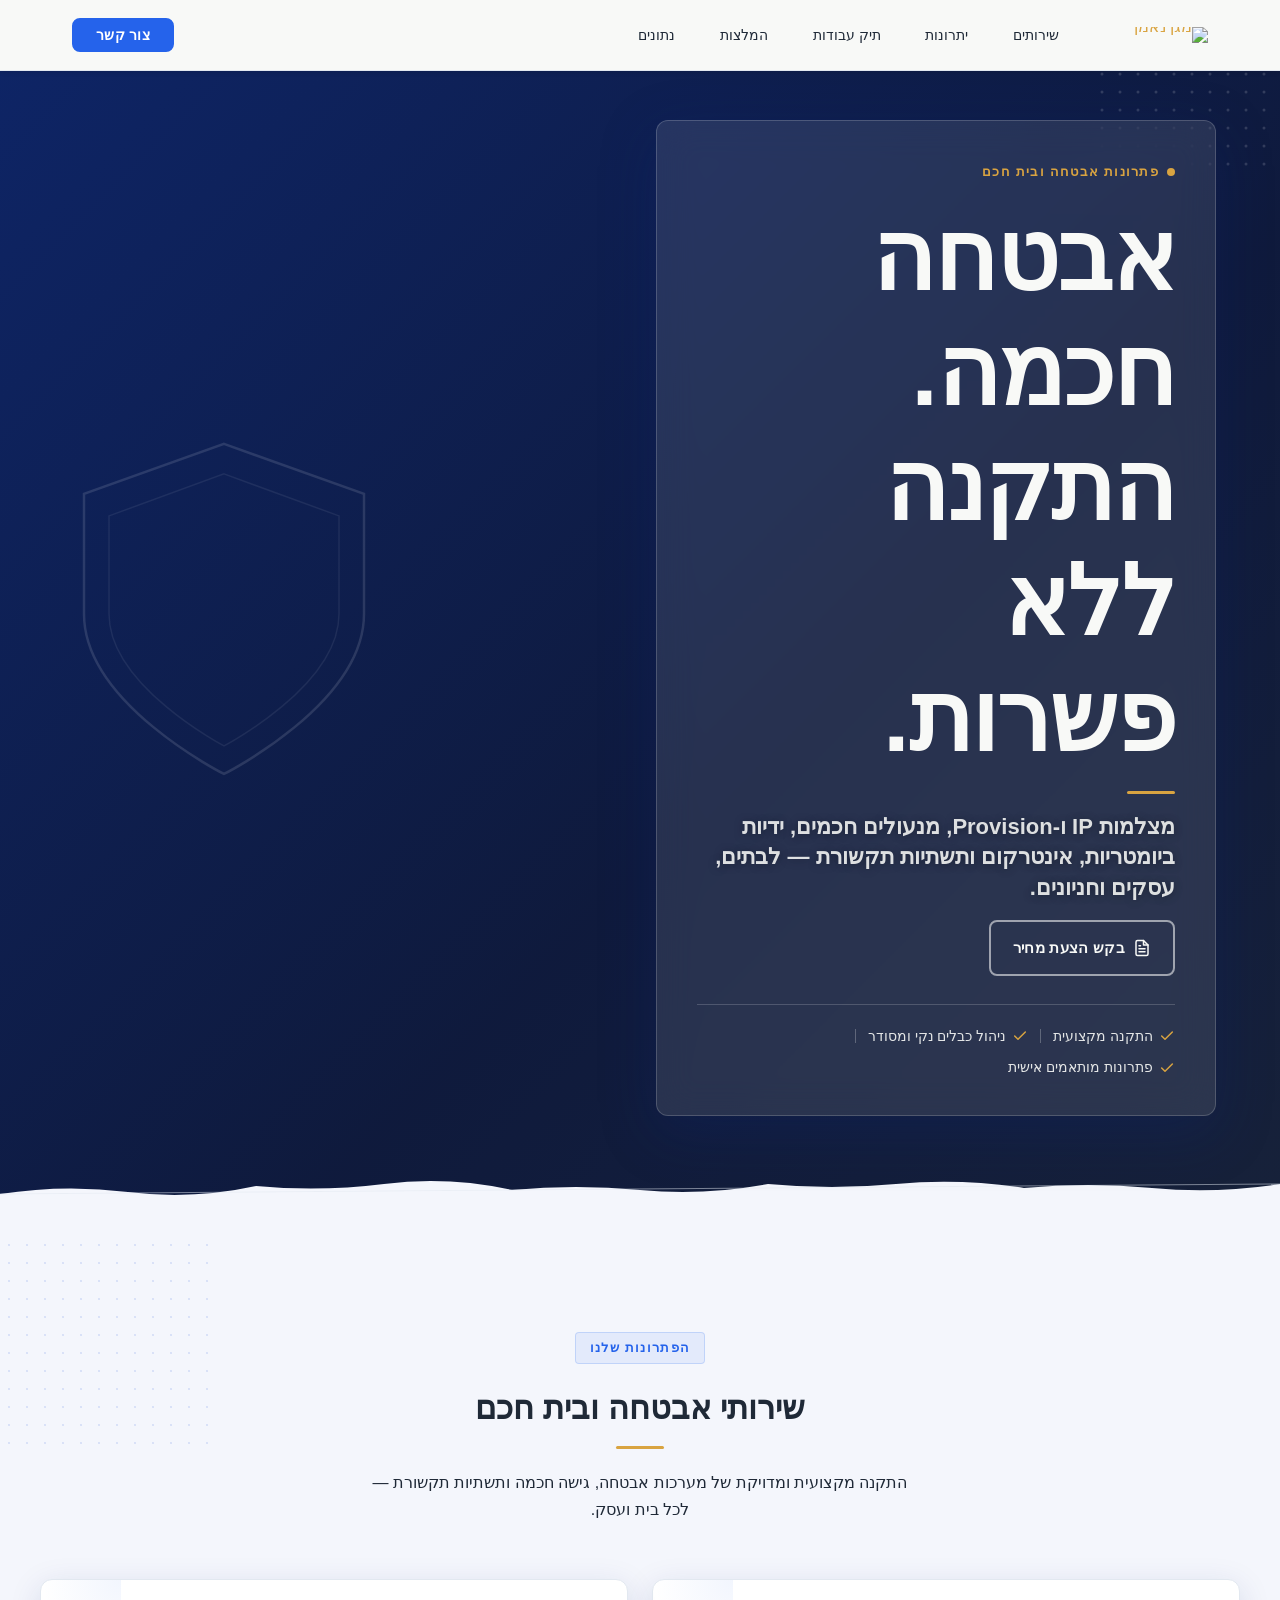
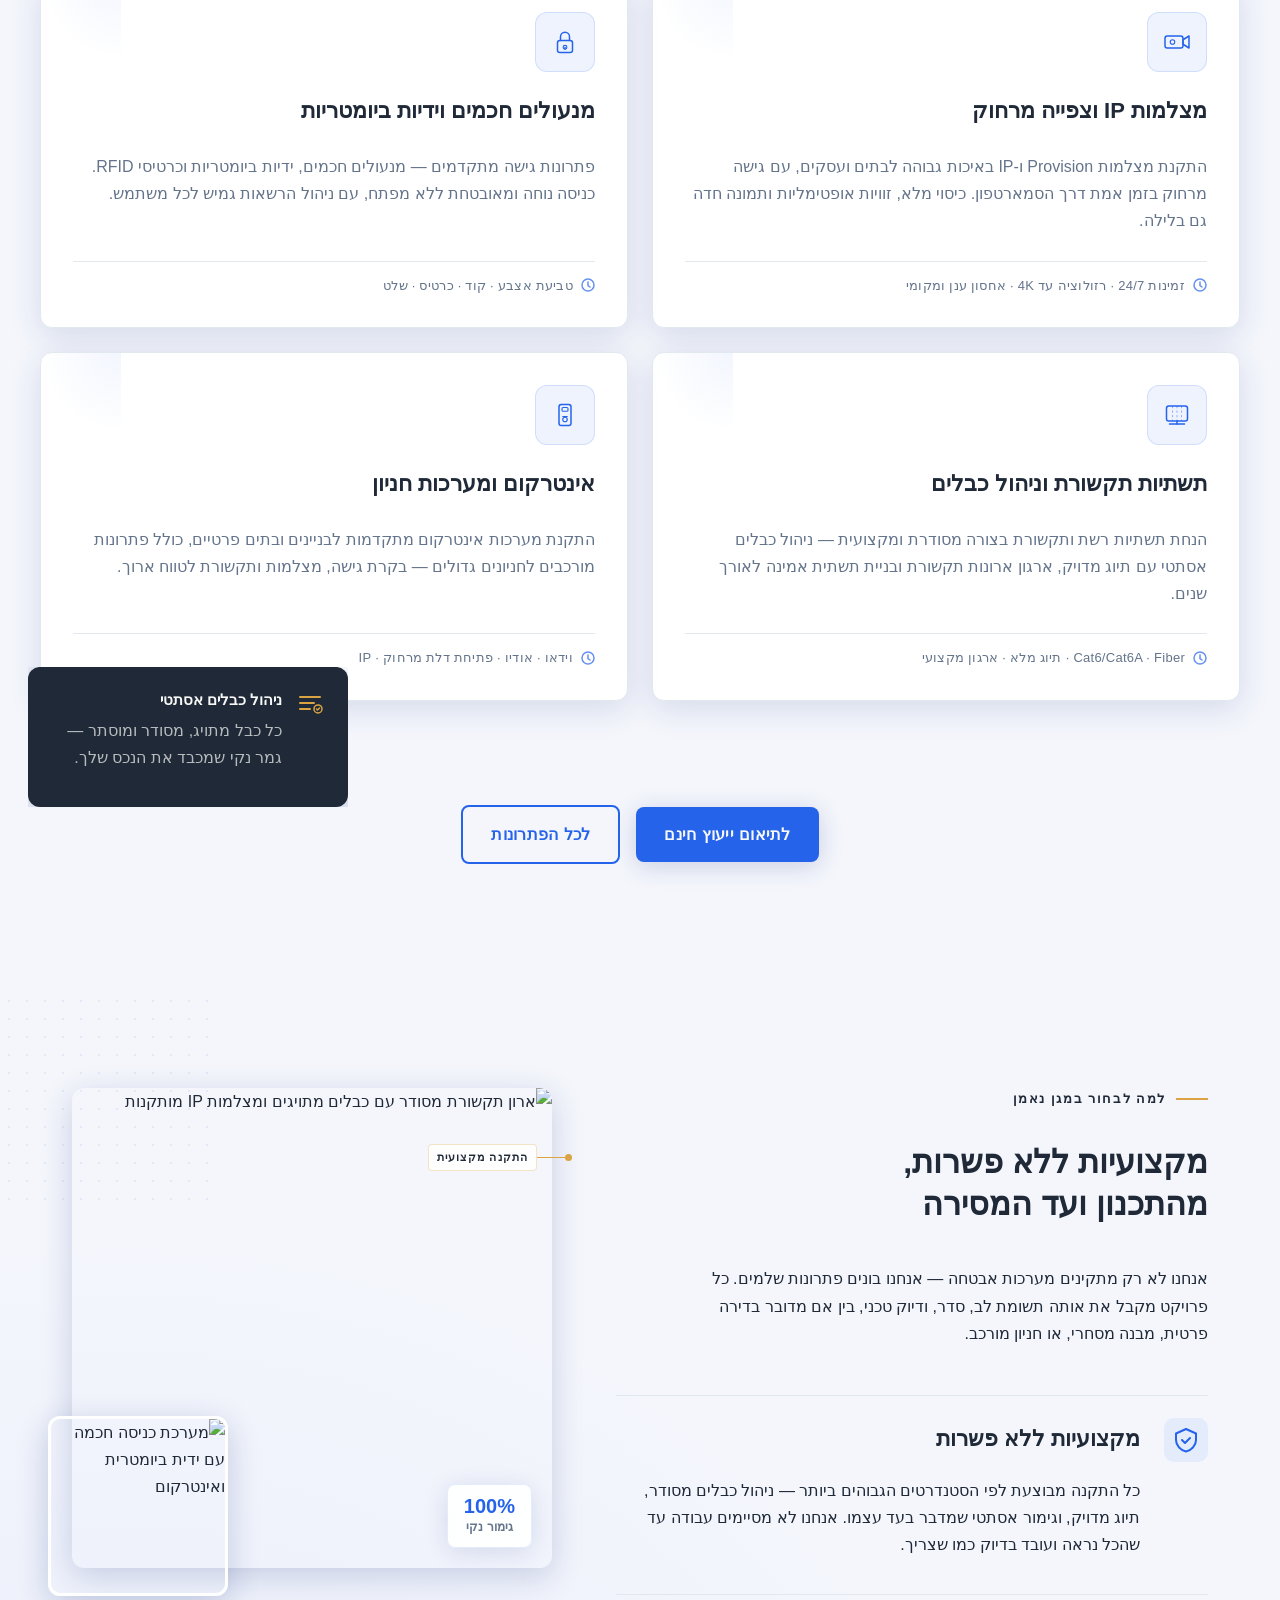
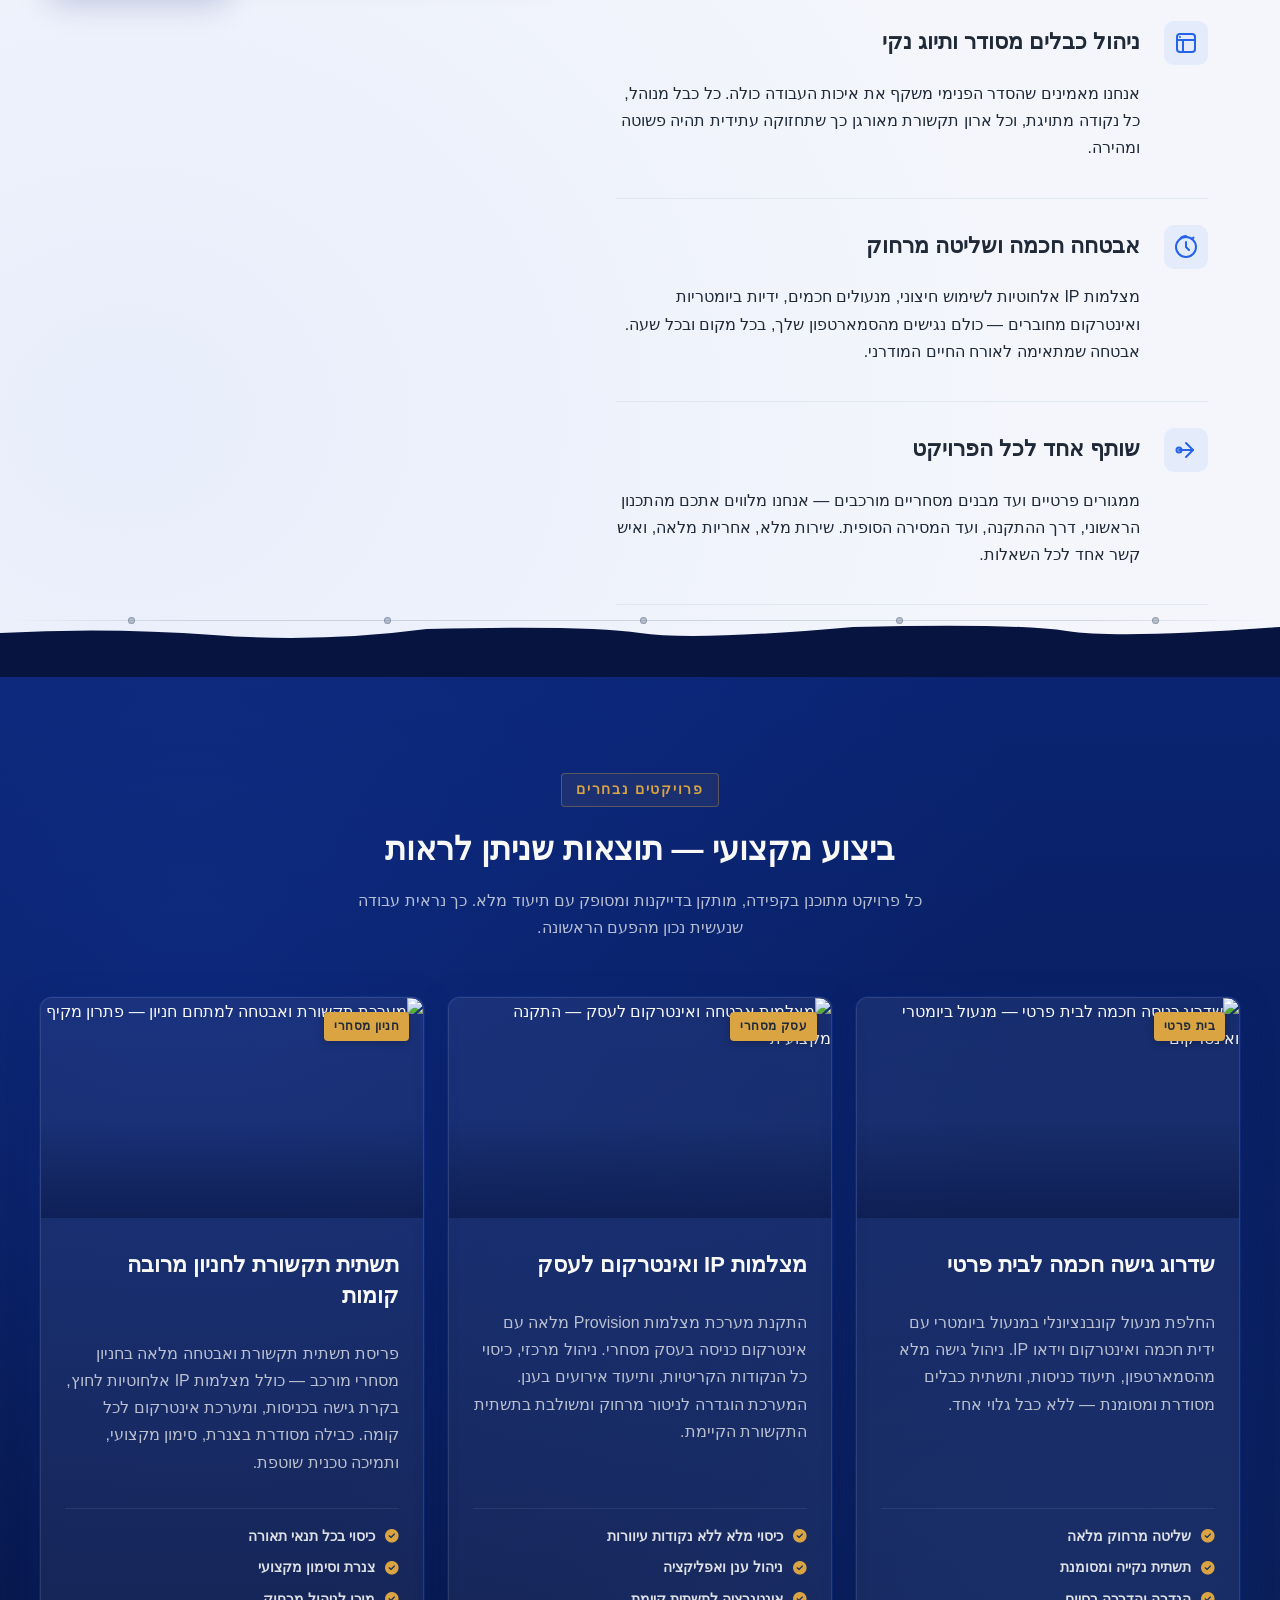
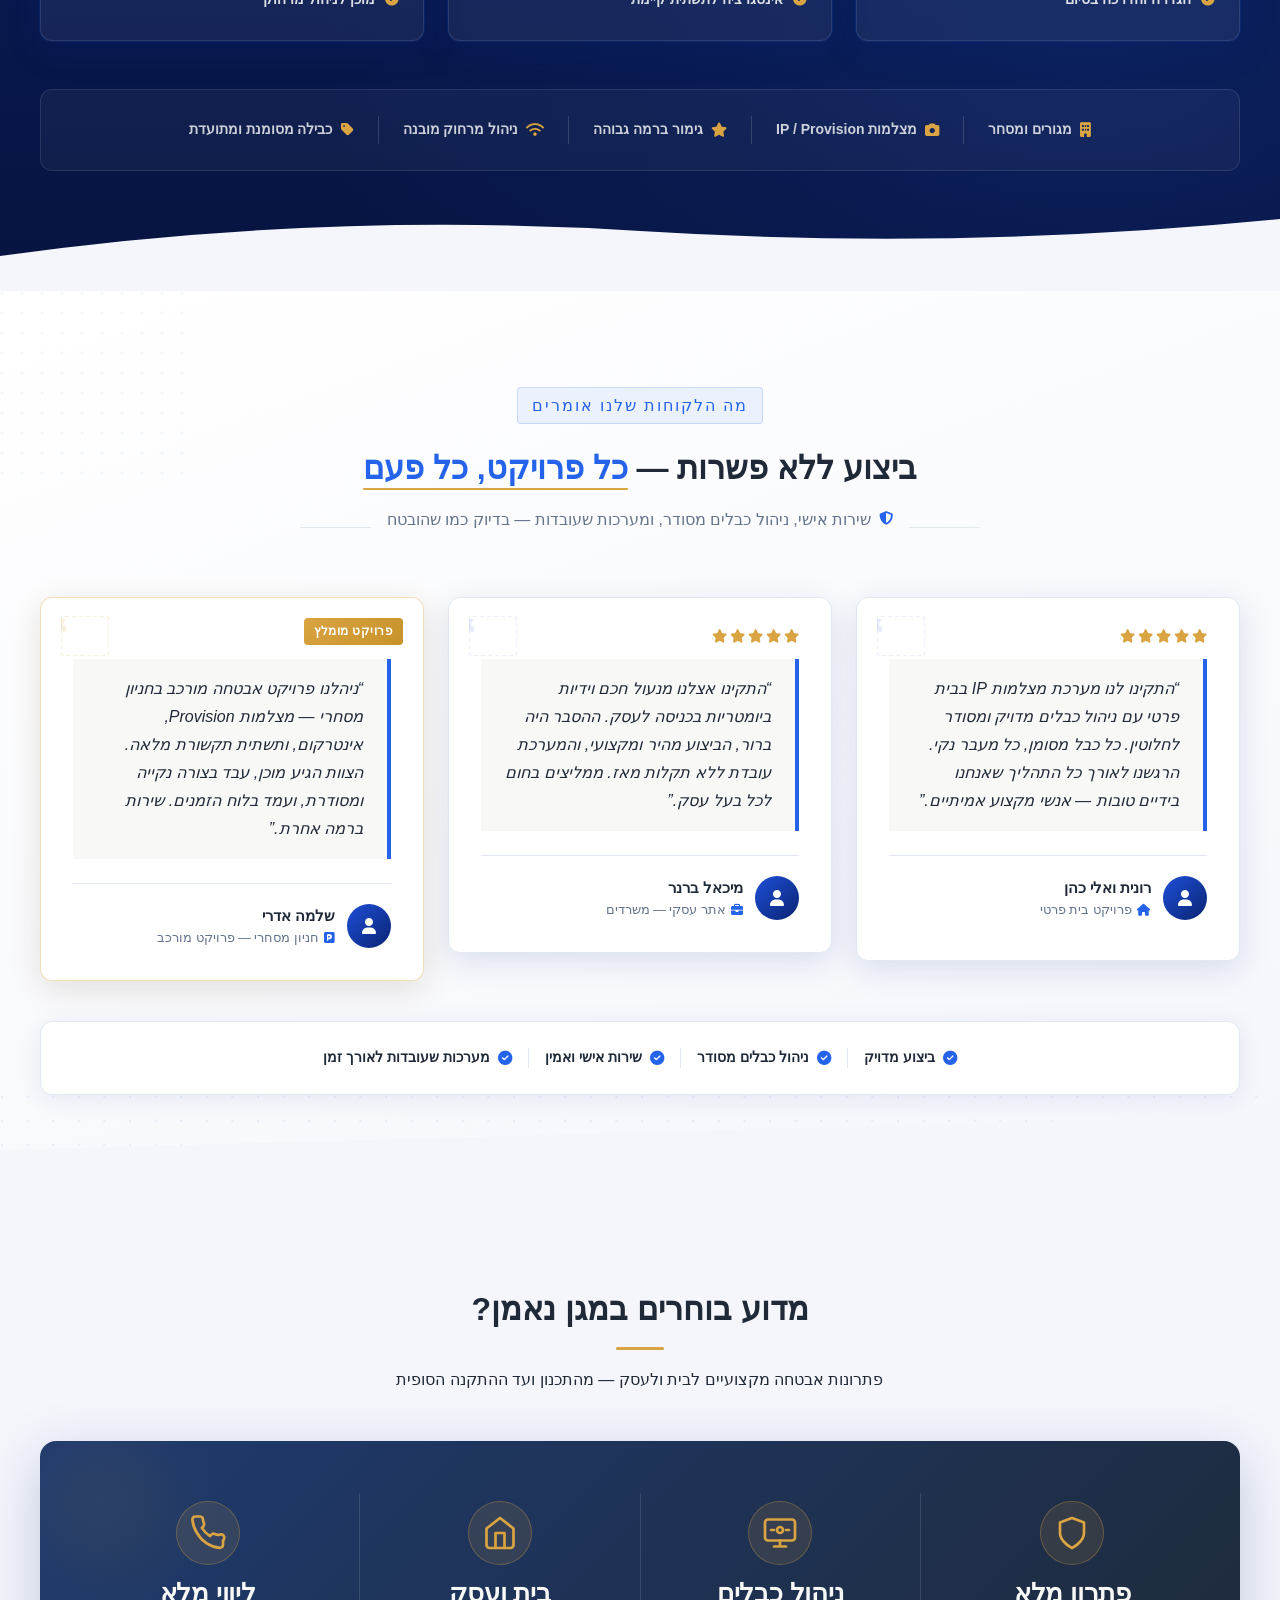
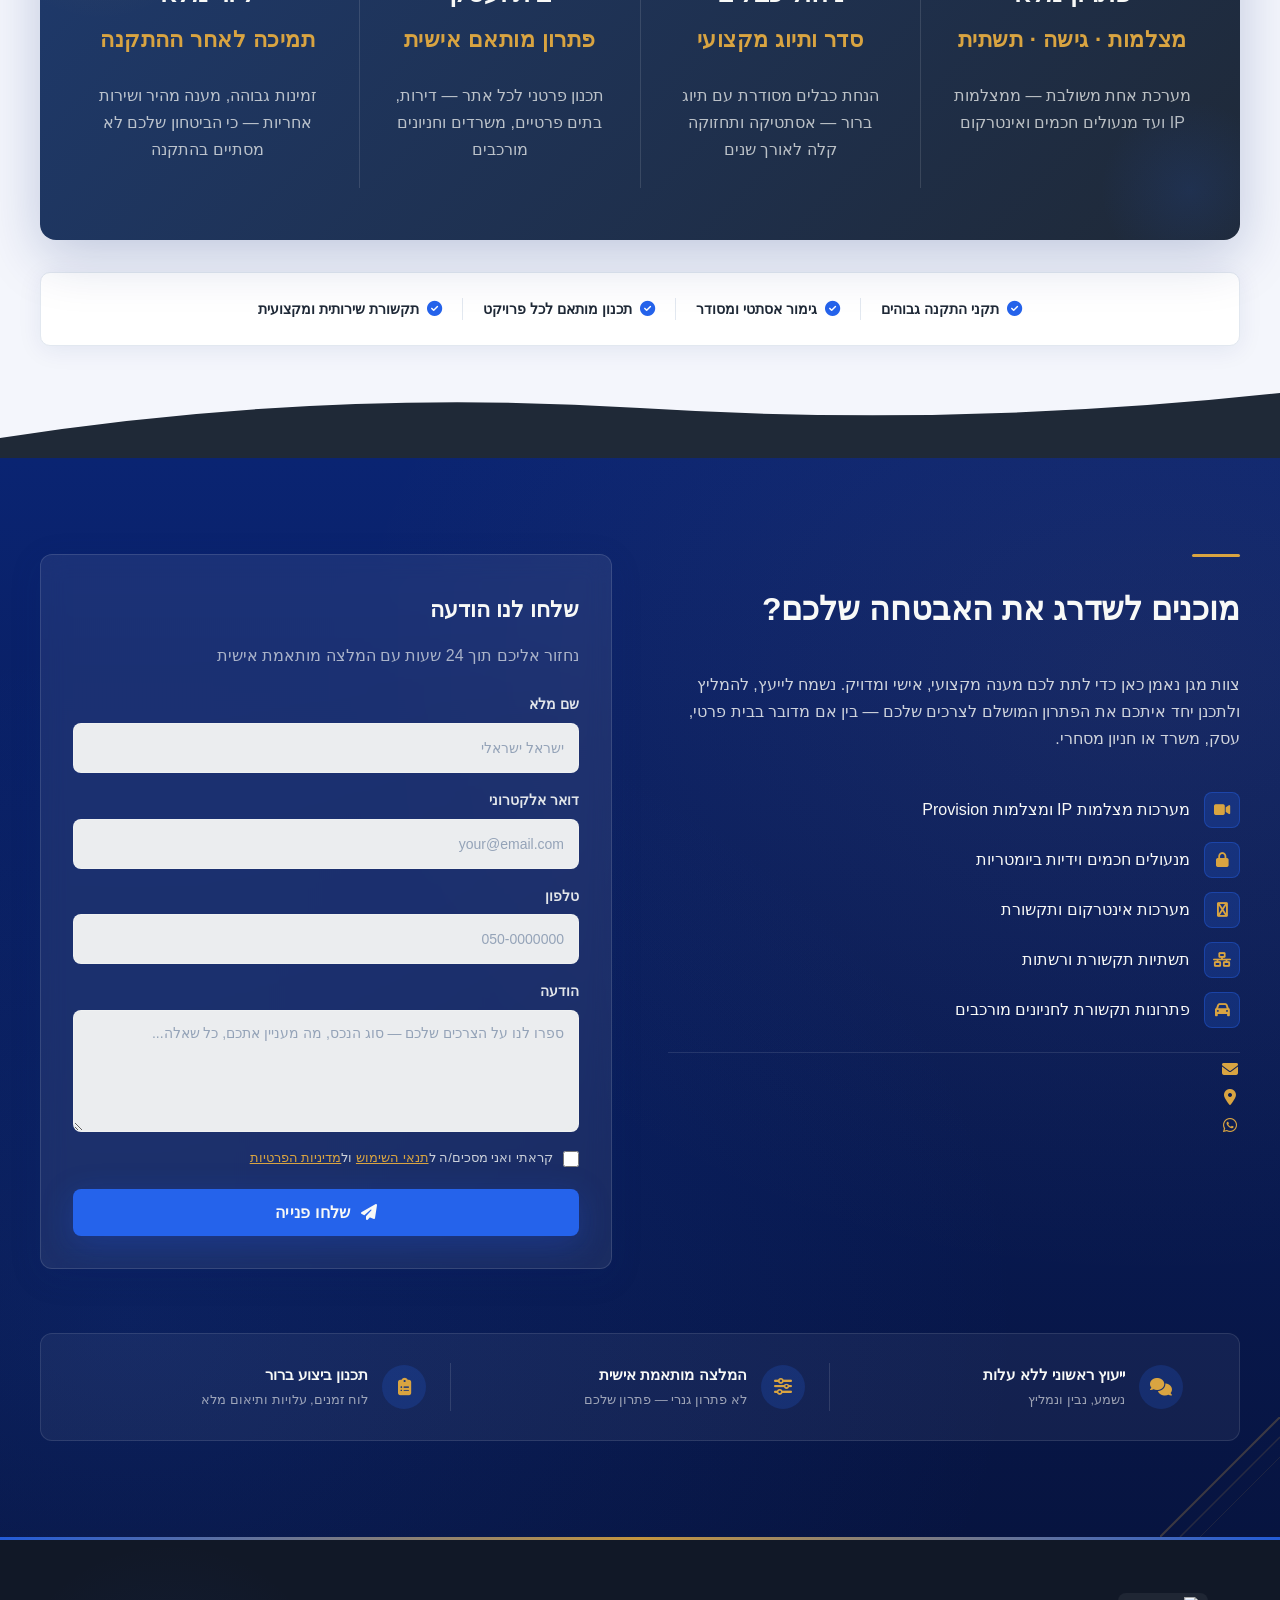
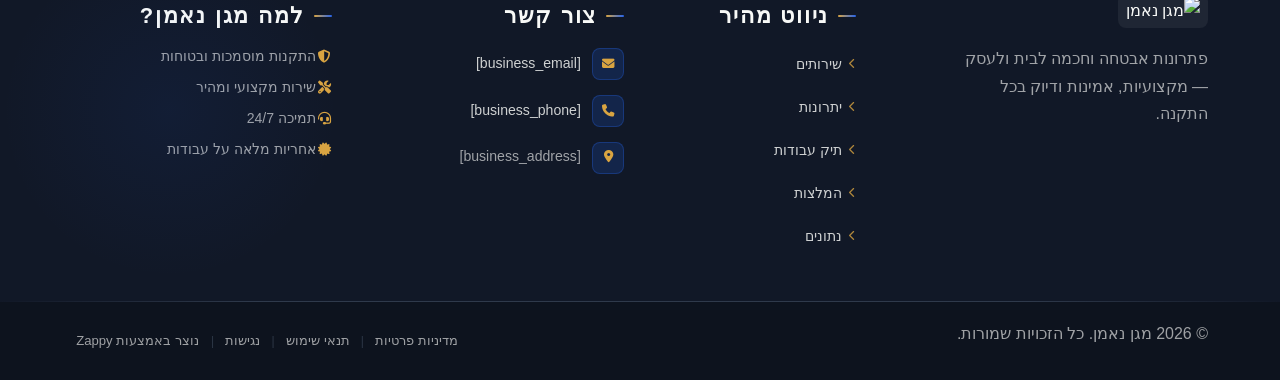
==== public/index.html @ 76f1b864 "Initial website commit" ====
<!doctype html><html dir="rtl" lang="he"><head><meta charset="UTF-8"><meta content="width=device-width,initial-scale=1" name="viewport"><meta content="index, follow" name="robots"><title>solar security cameras wireless outdoor — מגן נאמן</title><meta content="Magen Ne&#39;eman (מגן נאמן) is an Israeli security and smart protection company offering high-standard installation of IP camera systems, Provision cameras, smart " name="description"><meta content="solar security cameras wireless outdoor, best battery powered security camera, server rack cabinet for home, server racks for sale" name="keywords"><link href="/assets/favicon.ico" rel="icon" type="image/x-icon"><link href="/assets/favicon-16x16.png" rel="icon" type="image/png" sizes="16x16"><link href="/assets/favicon-32x32.png" rel="icon" type="image/png" sizes="32x32"><link href="/assets/favicon-48x48.png" rel="icon" type="image/png" sizes="48x48"><link href="/assets/favicon-192x192.png" rel="icon" type="image/png" sizes="192x192"><link href="/assets/favicon-512x512.png" rel="icon" type="image/png" sizes="512x512"><link href="/assets/apple-touch-icon.png" rel="apple-touch-icon"><script>!function(){"use strict";var t="dbd2f366-e62e-4620-8531-f2699ee261d9",e="https://api.zappy5.com/api/analytics/track",a=18e5,n=2592e6,o=!0,i=!0,r=!0;var s=function(){var e="zappy_visitor_"+t,a=null;try{if(a=localStorage.getItem(e)){var o=JSON.parse(a),i=Date.now();if(i-o.created<n)return o.lastSeen=i,localStorage.setItem(e,JSON.stringify(o)),o.id}}catch(t){console.warn("Zappy Analytics: LocalStorage not available")}var r="zv_"+Date.now()+"_"+Math.random().toString(36).substr(2,9);try{localStorage.setItem(e,JSON.stringify({id:r,created:Date.now(),lastSeen:Date.now()}))}catch(t){}return r}(),c=function(){var e="zappy_session_"+t,n=null;try{if(n=sessionStorage.getItem(e)){var o=JSON.parse(n),i=Date.now();if(i-o.timestamp<a)return o.timestamp=i,sessionStorage.setItem(e,JSON.stringify(o)),o.id}}catch(t){console.warn("Zappy Analytics: SessionStorage not available")}var r="zs_"+Date.now()+"_"+Math.random().toString(36).substr(2,9);try{sessionStorage.setItem(e,JSON.stringify({id:r,timestamp:Date.now()}))}catch(t){}return r}();function l(a,n){n=n||{};var o={website_id:t,event_type:a,page_path:window.location.pathname,referrer:document.referrer||"direct",visitor_id:s,session_id:c,metadata:n};if(navigator.sendBeacon){var i=new Blob([JSON.stringify(o)],{type:"application/json"});navigator.sendBeacon(e,i)}else fetch(e,{method:"POST",headers:{"Content-Type":"application/json"},body:JSON.stringify(o),keepalive:!0}).catch(function(t){console.warn("Zappy Analytics: Failed to track event",t)})}o&&l("pageview",{title:document.title,url:window.location.href}),i&&document.addEventListener("click",function(t){var e=t.target;if("BUTTON"===e.tagName||e.closest("button")){var a="BUTTON"===e.tagName?e:e.closest("button");l("click",{element:"button",text:a.textContent.trim().substring(0,100),id:a.id||null,class:a.className||null})}else if("A"===e.tagName||e.closest("a")){var n="A"===e.tagName?e:e.closest("a");l("navigation",{element:"link",text:n.textContent.trim().substring(0,100),href:n.href,external:n.hostname!==window.location.hostname})}},!0),r&&document.addEventListener("submit",function(t){var e=t.target;l("form_submit",{form_id:e.id||null,form_name:e.name||null,form_action:e.action||null,form_method:e.method||"GET"})},!0);var d=Date.now();window.addEventListener("beforeunload",function(){l("page_unload",{time_on_page:Math.floor((Date.now()-d)/1e3),page_path:window.location.pathname})}),window.zappyAnalytics={track:l,getVisitorId:function(){return s},getSessionId:function(){return c}}}()</script><meta content="solar security cameras wireless outdoor — מגן נאמן" property="og:title"><meta content="Magen Ne&#39;eman (מגן נאמן) is an Israeli security and smart protection company offering high-standard installation of IP camera systems, Provision cameras, smart " property="og:description"><meta content="summary_large_image" name="twitter:card"><meta content="solar security cameras wireless outdoor — מגן נאמן" name="twitter:title"><meta content="Magen Ne&#39;eman (מגן נאמן) is an Israeli security and smart protection company offering high-standard installation of IP camera systems, Provision cameras, smart " name="twitter:description"><meta content="website" property="og:type"><meta content="he_IL" property="og:locale"><link href="https://cdnjs.cloudflare.com/ajax/libs/font-awesome/6.4.0/css/all.min.css" rel="stylesheet"><link href="/assets/favicon.ico" rel="icon" type="image/x-icon"><link href="/assets/favicon-16x16.png" rel="icon" type="image/png" sizes="16x16"><link href="/assets/favicon-32x32.png" rel="icon" type="image/png" sizes="32x32"><link href="/assets/favicon-48x48.png" rel="icon" type="image/png" sizes="48x48"><link href="/assets/favicon-192x192.png" rel="icon" type="image/png" sizes="192x192"><link href="/assets/favicon-512x512.png" rel="icon" type="image/png" sizes="512x512"><link href="/assets/apple-touch-icon.png" rel="apple-touch-icon"><link href="https://cdn.jsdelivr.net/npm/vanilla-cookieconsent@3/dist/cookieconsent.css" rel="stylesheet"><script src="https://cdn.jsdelivr.net/npm/vanilla-cookieconsent@3/dist/cookieconsent.umd.js"></script><script src="https://cdn.jsdelivr.net/gh/mickidum/acc_toolbar/acctoolbar/acctoolbar.min.js"></script><link href="/styles.css" rel="stylesheet"><style id="zappy-dropdown-submenu-styles">#navMenu li:has(.sub-menu),.nav-menu li:has(.sub-menu),.navbar li:has(.sub-menu),nav li:has(.sub-menu){position:relative}#navMenu .sub-menu,.nav-menu .sub-menu,.navbar .sub-menu,nav .sub-menu{display:block!important;position:absolute!important;top:100%;left:0;min-width:220px;background:#fff;border-radius:8px;box-shadow:0 8px 25px rgba(0,0,0,.15);padding:8px 0;opacity:0;visibility:hidden;transform:translateY(10px);transition:all .3s ease;z-index:1000;list-style:none;pointer-events:none}#navMenu li:hover>.sub-menu,.nav-menu li:hover>.sub-menu,.navbar li:hover>.sub-menu,nav li:hover>.sub-menu{opacity:1!important;visibility:visible!important;transform:translateY(0)!important;pointer-events:auto!important}.sub-menu li{list-style:none;margin:0;padding:0}.sub-menu a{display:block!important;padding:10px 16px!important;color:var(--text-dark,#333)!important;font-weight:500;text-decoration:none;white-space:nowrap;transition:background-color .2s}.sub-menu .zappy-nav-child>a{padding-left:28px!important;font-size:.9em!important;opacity:.85!important}[dir=rtl] .sub-menu .zappy-nav-child>a,html[lang=ar] .sub-menu .zappy-nav-child>a,html[lang=he] .sub-menu .zappy-nav-child>a{padding-left:10px!important;padding-right:28px!important}.sub-menu .zappy-nav-parent>a{font-weight:600!important}.sub-menu a:hover{background-color:#f5f5f5}[dir=rtl] .nav-menu .sub-menu,[dir=rtl] .navbar .sub-menu,[dir=rtl] nav .sub-menu,html[lang=ar] .nav-menu .sub-menu,html[lang=ar] .navbar .sub-menu,html[lang=ar] nav .sub-menu,html[lang=he] .nav-menu .sub-menu,html[lang=he] .navbar .sub-menu,html[lang=he] nav .sub-menu{left:auto!important;right:0!important}.sub-menu:empty,.sub-menu:not(:has(li)):not(:has(> a)),.sub-menu:not(:has(li:not(.zappy-hidden-menu-item))):not(:has(> a)){display:none!important;opacity:0!important;visibility:hidden!important;pointer-events:none!important}li:has(.menu-group-title):hover>.sub-menu{opacity:1!important;visibility:visible!important;transform:translateY(0)!important;pointer-events:auto!important}#navMenu>li>.menu-group-title,.nav-menu>li>.menu-group-title{display:inline-block;padding:.5rem 1rem;cursor:default;user-select:none}@media (max-width:768px){#navMenu .sub-menu,.nav-menu .sub-menu,.navbar .sub-menu,nav .sub-menu{position:static!important;transform:none!important;box-shadow:none!important;background:0 0!important;max-height:0;overflow:hidden;opacity:0;visibility:hidden;transition:max-height .3s ease,opacity .3s ease;padding:0!important;border-radius:0!important}#navMenu .sub-menu.mobile-expanded,.nav-menu .sub-menu.mobile-expanded,.navbar .sub-menu.mobile-expanded{max-height:none!important;overflow-y:visible!important;opacity:1!important;visibility:visible!important;padding:8px 0 8px 16px!important}[dir=rtl] .sub-menu.mobile-expanded,html[lang=he] .sub-menu.mobile-expanded{padding:8px 16px 8px 0!important}#navMenu li:hover>.sub-menu,.nav-menu li:hover>.sub-menu,.navbar li:hover>.sub-menu,nav li:hover>.sub-menu{opacity:0;visibility:hidden;pointer-events:none}#navMenu li>.sub-menu.mobile-expanded,.nav-menu li>.sub-menu.mobile-expanded,.navbar li>.sub-menu.mobile-expanded,nav li>.sub-menu.mobile-expanded{opacity:1!important;visibility:visible!important;pointer-events:auto!important}#navMenu li:has(.sub-menu),.nav-menu li:has(.sub-menu),.navbar li:has(.sub-menu),nav li:has(.sub-menu){display:flex!important;flex-wrap:wrap!important;align-items:center!important;position:relative!important;min-height:44px!important}#navMenu li:has(.sub-menu)>a,.nav-menu li:has(.sub-menu)>a,.navbar li:has(.sub-menu)>a,nav li:has(.sub-menu)>a{flex:1!important;min-width:0!important}#navMenu li:has(.sub-menu)>.menu-group-title,.nav-menu li:has(.sub-menu)>.menu-group-title,.navbar li:has(.sub-menu)>.menu-group-title,nav li:has(.sub-menu)>.menu-group-title{flex:1!important;min-width:0!important;padding:0!important;line-height:inherit!important}#navMenu li:has(.sub-menu)>.sub-menu,.nav-menu li:has(.sub-menu)>.sub-menu,.navbar li:has(.sub-menu)>.sub-menu,nav li:has(.sub-menu)>.sub-menu{flex-basis:100%!important;width:100%!important}#navMenu li:has(.sub-menu)>a [class*=arrow],#navMenu li:has(.sub-menu)>a [class*=chevron],.nav-menu li:has(.sub-menu)>a .fa-angle-down,.nav-menu li:has(.sub-menu)>a .fa-chevron-down,.nav-menu li:has(.sub-menu)>a [class*=arrow],.nav-menu li:has(.sub-menu)>a [class*=chevron],nav li:has(.sub-menu)>a [class*=arrow],nav li:has(.sub-menu)>a [class*=chevron]{display:none!important;visibility:hidden!important}.mobile-submenu-toggle{display:flex!important;align-items:center!important;justify-content:center!important;width:44px!important;height:auto!important;background:0 0!important;border:none!important;cursor:pointer!important;color:var(--text-dark)!important;position:static!important;flex-shrink:0!important;align-self:stretch!important;z-index:2!important;padding:0!important;margin:0!important}.mobile-submenu-toggle::after{content:''!important;width:0!important;height:0!important;border-left:6px solid transparent!important;border-right:6px solid transparent!important;border-top:7px solid currentColor!important;transition:transform .3s ease!important}.mobile-submenu-toggle.expanded::after{transform:rotate(180deg)!important}.sub-menu a{padding:10px 0!important;display:block!important;color:var(--text-dark)!important;white-space:normal!important}.sub-menu .zappy-nav-child>a{padding-left:28px!important;font-size:.9em!important;opacity:.85!important}[dir=rtl] .sub-menu .zappy-nav-child>a,html[lang=ar] .sub-menu .zappy-nav-child>a,html[lang=he] .sub-menu .zappy-nav-child>a{padding-left:0!important;padding-right:28px!important}.sub-menu .zappy-nav-parent>a{font-weight:600!important}#navMenu.active,.nav-menu.active{max-width:100vw!important;overflow-x:hidden!important;box-sizing:border-box!important}.navbar .sub-menu li a,.zappy-products-dropdown .sub-menu a,nav.navbar .sub-menu li a{color:var(--text-dark)!important}}@media (min-width:769px){.mobile-submenu-toggle{display:none!important}}</style><style id="zappy-widget-visibility">html[dir=rtl] .whatsapp-float{right:20px!important;left:auto!important}html:not([dir]) .whatsapp-float,html[dir=ltr] .whatsapp-float{left:20px!important;right:auto!important}html[dir=rtl] #mic-access-tool-general-button,html[dir=rtl] #mic-init-access-tool #mic-access-tool-general-button,html[dir=rtl] #mic-init-access-tool .mic-access-tool-general-button,html[dir=rtl] ._access-icon,html[dir=rtl] .mic-access-tool-general-button{left:20px!important;right:auto!important}html:not([dir]) #mic-access-tool-general-button,html:not([dir]) #mic-init-access-tool #mic-access-tool-general-button,html:not([dir]) #mic-init-access-tool .mic-access-tool-general-button,html:not([dir]) ._access-icon,html:not([dir]) .mic-access-tool-general-button,html[dir=ltr] #mic-access-tool-general-button,html[dir=ltr] #mic-init-access-tool #mic-access-tool-general-button,html[dir=ltr] #mic-init-access-tool .mic-access-tool-general-button,html[dir=ltr] ._access-icon,html[dir=ltr] .mic-access-tool-general-button{right:20px!important;left:auto!important}@media (max-width:768px){.whatsapp-float{display:flex!important}}@media (min-width:769px){.whatsapp-float{display:flex!important}}@media (max-width:768px){#mic-access-tool-general-button,#mic-init-access-tool #mic-access-tool-general-button,#mic-init-access-tool .mic-access-tool-general-button,._access-icon,.mic-access-tool-general-button{display:flex!important;visibility:visible!important;opacity:1!important;pointer-events:auto!important}#mic-access-tool-box.opened-mic-access-tool,#mic-init-access-tool #mic-access-tool-box.opened-mic-access-tool,.mic-access-tool-box.opened-mic-access-tool{visibility:visible!important;opacity:1!important;pointer-events:auto!important}}@media (min-width:769px){#mic-access-tool-general-button,#mic-init-access-tool #mic-access-tool-general-button,#mic-init-access-tool .mic-access-tool-general-button,._access-icon,.mic-access-tool-general-button{display:flex!important;visibility:visible!important;opacity:1!important;pointer-events:auto!important}#mic-access-tool-box.opened-mic-access-tool,#mic-init-access-tool #mic-access-tool-box.opened-mic-access-tool,.mic-access-tool-box.opened-mic-access-tool{visibility:visible!important;opacity:1!important;pointer-events:auto!important}}</style></head><body><nav class="navbar" dir="rtl"><button class="mobile-toggle" aria-label="Menu" id="mobileToggle"><svg viewBox="0 0 24 24" height="24" width="24" fill="none" class="hamburger-icon"><path d="M3 12h18M3 6h18M3 18h18" stroke="currentColor" stroke-width="2" stroke-linecap="round"></path></svg> <svg viewBox="0 0 24 24" height="24" width="24" fill="none" style="display:none" class="close-icon"><path d="M18 6L6 18M6 6l12 12" stroke="currentColor" stroke-width="2" stroke-linecap="round"></path></svg></button> <button class="phone-header-btn" aria-label="Call" data-phone=""><svg viewBox="0 0 24 24" height="20" width="20" fill="currentColor"><path d="M22 16.92v3a2 2 0 0 1-2.18 2 19.79 19.79 0 0 1-8.63-3.07 19.5 19.5 0 0 1-6-6 19.79 19.79 0 0 1-3.07-8.67A2 2 0 0 1 4.11 2h3a2 2 0 0 1 2 1.72 12.84 12.84 0 0 0 .7 2.81 2 2 0 0 1-.45 2.11L8.09 9.91a16 16 0 0 0 6 6l1.27-1.27a2 2 0 0 1 2.11-.45 12.84 12.84 0 0 0 2.81.7A2 2 0 0 1 22 16.92z"></path></svg></button><div class="nav-container"><div class="nav-right-group"><div class="nav-brand"><a href="/" class="logo-link"><img alt="מגן נאמן" src="/assets/site-----image-1.webp" class="logo"></a></div><ul class="nav-menu" id="navMenu"><li><a href="#services">שירותים</a></li><li><a href="#benefits">יתרונות</a></li><li><a href="#showcase">תיק עבודות</a></li><li><a href="#testimonials">המלצות</a></li><li><a href="#stats">נתונים</a></li></ul></div><div class="nav-cta-container"><a href="#contact" class="nav-cta-btn">צור קשר</a></div></div></nav><script>window.addEventListener("load",function(){const e=document.querySelector(".navbar, nav, header");if(!e)return void console.log("[Navbar] Navbar element not found");let t=document.getElementById("mobileToggle")||document.querySelector(".mobile-toggle")||document.querySelector(".hamburger")||document.querySelector(".hamburger-menu")||document.querySelector(".menu-toggle")||document.querySelector(".burger-menu")||document.querySelector('[aria-label="Menu"]')||document.querySelector('[aria-label="תפריט"]');const o=document.querySelector(".phone-header-btn"),n=window.getComputedStyle(e);let r=n.backgroundColor;if(console.log("[Navbar] Initial navbar background:",r),"transparent"===r||"rgba(0, 0, 0, 0)"===r||r.startsWith("rgba")&&r.includes(", 0)")){const e=n.backgroundImage;if(e&&"none"!==e)console.log("[Navbar] Navbar has background image/gradient, using dark text"),r="rgb(240, 240, 240)";else{const e=window.getComputedStyle(document.body).backgroundColor;console.log("[Navbar] Navbar transparent, using body background:",e),r=e}}const a=r.match(/\d+/g);if(a&&a.length>=3){const e=(.299*parseInt(a[0])+.587*parseInt(a[1])+.114*parseInt(a[2]))/255;console.log("[Navbar] Mobile button colors preserved from Claude CSS (luminance:",e.toFixed(2)+")");const n=document.createElement("style");n.id="zappy-mobile-nav-fix";document.documentElement.lang;document.documentElement.dir,n.textContent='\n        /* Hide mobile buttons on desktop, show only on mobile */\n        @media (min-width: 769px) {\n          .mobile-toggle,\n          .phone-header-btn {\n            display: none !important;\n          }\n        }\n        \n        /* Show and position mobile buttons correctly on mobile */\n        @media (max-width: 768px) {\n          .mobile-toggle,\n          .phone-header-btn {\n            position: absolute !important;\n            top: 0 !important;\n            bottom: 0 !important;\n            margin-top: auto !important;\n            margin-bottom: auto !important;\n            z-index: 1001 !important;\n            display: flex !important;\n            align-items: center !important;\n            justify-content: center !important;\n            width: 36px !important;\n            height: 36px !important;\n            border-radius: 50% !important;\n            border: none !important;\n            cursor: pointer !important;\n            padding: 6px !important;\n            background: none !important;\n            color: var(--nav-text, var(--text-dark)) !important;\n            touch-action: manipulation !important;\n            -webkit-tap-highlight-color: transparent !important;\n          }\n          \n          /* LTR positioning (default): hamburger LEFT, phone RIGHT */\n          html:not([dir="rtl"]):not([lang="he"]):not([lang="ar"]) .mobile-toggle,\n          html[dir="ltr"] .mobile-toggle {\n            left: 12px !important;\n            right: auto !important;\n          }\n          html:not([dir="rtl"]):not([lang="he"]):not([lang="ar"]) .phone-header-btn,\n          html[dir="ltr"] .phone-header-btn {\n            right: 12px !important;\n            left: auto !important;\n          }\n          \n          /* RTL positioning: hamburger RIGHT, phone LEFT */\n          html[dir="rtl"] .mobile-toggle,\n          html[lang="he"] .mobile-toggle,\n          html[lang="ar"] .mobile-toggle {\n            right: 12px !important;\n            left: auto !important;\n          }\n          html[dir="rtl"] .phone-header-btn,\n          html[lang="he"] .phone-header-btn,\n          html[lang="ar"] .phone-header-btn {\n            left: 12px !important;\n            right: auto !important;\n          }\n          \n          /* CRITICAL: Ensure nav-container has min-height on mobile */\n          /* All children are positioned absolutely/fixed on mobile, so height:auto collapses to 0 */\n          .nav-container {\n            min-height: 70px !important;\n            position: relative !important;\n          }\n          \n          /* Ensure SVG icons are properly sized and inherit color */\n          .mobile-toggle svg,\n          .phone-header-btn svg {\n            width: 24px !important;\n            height: 24px !important;\n            /* Don\'t force display - let JavaScript control hamburger/close toggle */\n          }\n          \n          /* Reset nav-cta-container on mobile - remove desktop box-shadow/padding */\n          /* that creates a visible ghost box when CTA button is hidden */\n          .nav-cta-container {\n            box-shadow: none !important;\n            padding: 0 !important;\n          }\n          \n          /* Hide nav-cta-container entirely on mobile when there\'s no lang-switcher */\n          /* (only the CTA button is inside, and it\'s hidden on mobile) */\n          .nav-cta-container:not(:has(.lang-switcher)) {\n            display: none !important;\n          }\n          \n          /* CRITICAL: Prevent hero image fade gradient from bleeding over headline text */\n          /* The .image-fade-gradient has bottom: -30px (extends below parent) */\n          /* On mobile stacked layout, this overlaps the h1 text below the image */\n          .hero-image-column {\n            overflow: hidden !important;\n          }\n          .image-fade-gradient {\n            bottom: 0 !important;\n          }\n          \n          /* Hide desktop language switcher on mobile - hamburger menu handles it */\n          /* High specificity to override stored CSS */\n          .lang-switcher,\n          .nav-cta-container .lang-switcher,\n          .nav-container .lang-switcher,\n          .navbar .lang-switcher,\n          .navbar .nav-cta-container .lang-switcher {\n            display: none !important;\n          }\n        }\n      ';const r=document.getElementById("zappy-mobile-nav-fix");r&&r.remove(),document.head.appendChild(n),console.log("[Navbar] Critical CSS injected for mobile nav positioning");const i=window.innerWidth<=768;if(t){const e=t.querySelector(".hamburger-icon"),o=t.querySelector(".close-icon");e&&(e.style.setProperty("width","24px","important"),e.style.setProperty("height","24px","important"),e.style.setProperty("display","block","important")),o&&(o.style.setProperty("width","24px","important"),o.style.setProperty("height","24px","important"),o.style.setProperty("display","none","important")),i?(t.style.setProperty("position","absolute","important"),t.style.setProperty("top","0","important"),t.style.setProperty("bottom","0","important"),t.style.setProperty("margin-top","auto","important"),t.style.setProperty("margin-bottom","auto","important"),t.style.setProperty("z-index","1001","important"),t.style.removeProperty("left"),t.style.removeProperty("right"),console.log("[Navbar] Mobile toggle positioning applied (mobile viewport)")):(t.style.removeProperty("position"),t.style.removeProperty("top"),t.style.removeProperty("transform"),t.style.removeProperty("z-index"),t.style.removeProperty("left"),t.style.removeProperty("right"),console.log("[Navbar] Desktop viewport - cleared mobile toggle inline positioning"))}if(o){const e=o.querySelector("svg");e&&(e.style.width="24px",e.style.height="24px",e.setAttribute("width","24"),e.setAttribute("height","24")),i?(o.style.setProperty("position","absolute","important"),o.style.setProperty("top","0","important"),o.style.setProperty("bottom","0","important"),o.style.setProperty("margin-top","auto","important"),o.style.setProperty("margin-bottom","auto","important"),o.style.setProperty("z-index","1001","important"),o.style.removeProperty("left"),o.style.removeProperty("right"),console.log("[Navbar] Phone button positioning applied (mobile viewport)")):(o.style.removeProperty("position"),o.style.removeProperty("top"),o.style.removeProperty("transform"),o.style.removeProperty("z-index"),o.style.removeProperty("left"),o.style.removeProperty("right"),console.log("[Navbar] Desktop viewport - cleared phone button inline positioning"))}}else console.log("[Navbar] Could not parse background color:",r);t=document.getElementById("mobileToggle")||document.querySelector(".mobile-toggle")||document.querySelector(".hamburger")||document.querySelector(".hamburger-menu")||document.querySelector(".menu-toggle")||document.querySelector(".burger-menu")||document.querySelector('[aria-label="Menu"]')||document.querySelector('[aria-label="תפריט"]');const i=document.getElementById("navMenu")||document.querySelector(".nav-menu")||document.querySelector(".nav-links")||document.querySelector("nav ul:not(.submenu)");if(!t||!i)return void console.log("[Navbar] Mobile toggle or menu not found:",{toggle:!!t,menu:!!i});i.id||(i.id="navMenu"),console.log("[Navbar] Initializing mobile menu...");const l=t.cloneNode(!0);t.parentNode.replaceChild(l,t);var s=0;function p(e){var t=Date.now();t-s<300||(s=t,function(e){e.preventDefault(),e.stopPropagation();const t=l.querySelector(".hamburger-icon"),o=l.querySelector(".close-icon");i.classList.contains("active")?(i.classList.remove("active"),t&&t.style.setProperty("display","block","important"),o&&o.style.setProperty("display","none","important"),document.body.style.overflow="",console.log("[Navbar] Menu closed")):(i.classList.add("active"),t&&t.style.setProperty("display","none","important"),o&&o.style.setProperty("display","block","important"),document.body.style.overflow="hidden",console.log("[Navbar] Menu opened"))}(e))}l.addEventListener("click",p),l.addEventListener("touchend",p),i.querySelectorAll("a").forEach(function(e){e.addEventListener("click",function(){if("#"===this.getAttribute("href"))return;const e=l.querySelector(".hamburger-icon"),t=l.querySelector(".close-icon");i.classList.remove("active"),e&&e.style.setProperty("display","block","important"),t&&t.style.setProperty("display","none","important"),document.body.style.overflow="",console.log("[Navbar] Menu closed (link clicked)")})});var c=i.querySelectorAll(".dropdown-toggle");c.forEach(function(e){e.addEventListener("click",function(e){e.preventDefault(),e.stopPropagation();var t=this.closest(".nav-dropdown");t&&(t.parentNode.querySelectorAll(".nav-dropdown.open").forEach(function(e){e!==t&&e.classList.remove("open")}),t.classList.toggle("open"),console.log("[Navbar] Dropdown toggled:",t.classList.contains("open")?"open":"closed"))})}),document.addEventListener("click",function(e){e.target.closest(".nav-dropdown")||document.querySelectorAll(".nav-dropdown.open").forEach(function(e){e.classList.remove("open")})}),console.log("[Navbar] Dropdown handlers initialized for "+c.length+" dropdowns"),o&&o.addEventListener("click",function(){const e=document.querySelectorAll('a[href^="tel:"]'),t=e.length>0?e[0].getAttribute("href").replace("tel:",""):"[business_phone]";window.location.href="tel:"+t,console.log("[Navbar] Phone button clicked")}),console.log("[Navbar] Mobile menu initialized successfully")})</script><main><section class="index-hero-section" data-band-index="0" data-layout-spec="בית-hero" dir="rtl" data-hero-type="fullscreen-scrim"><div class="index-hero-bg"><img alt="התקנת מצלמות IP ומנעולים חכמים בבית מגורים מודרני — מגן נאמן" src="/assets/site-index-hero-image-1.webp" data-context="Bright, professional Israeli smart home security installation scene: a modern clean residential entrance hallway with a sleek IP camera mounted on the wall, a biometric smart lock on the door, and neat cable management with labeled wires. The space is well-lit, contemporary, and conveys precision craftsmanship. Warm white walls, subtle tech details, professional installation quality." data-placeholder="index-hero-image-1" height="700" width="1200" data-hero-bg="true"></div><div class="index-hero-scrim" aria-hidden="true"></div><div class="index-hero-shield-watermark" aria-hidden="true"><svg viewBox="0 0 320 360" aria-hidden="true" height="360" width="320" fill="none" xmlns="http://www.w3.org/2000/svg" data-no-icon-edit="true"><path d="M160 10 L300 60 L300 180 C300 270 160 340 160 340 C160 340 20 270 20 180 L20 60 Z" stroke="white" stroke-width="2.5" fill="none" opacity="0.12"></path><path d="M160 40 L275 82 L275 180 C275 252 160 312 160 312 C160 312 45 252 45 180 L45 82 Z" stroke="white" stroke-width="1.5" fill="none" opacity="0.07"></path></svg></div><div class="index-hero-dotgrid" aria-hidden="true"><svg viewBox="0 0 180 180" aria-hidden="true" height="180" width="180" xmlns="http://www.w3.org/2000/svg" data-no-icon-edit="true"><defs><pattern height="18" id="heroDotsPattern" patternUnits="userSpaceOnUse" width="18" x="0" y="0"><circle cx="2" cy="2" r="1.5" fill="white" opacity="0.25"></circle></pattern></defs><rect height="180" width="180" fill="url(#heroDotsPattern)"></rect></svg></div><div class="index-hero-container"><div class="index-hero-card"><div class="index-hero-label"><span class="index-hero-label-dot" aria-hidden="true"></span> <span>פתרונות אבטחה ובית חכם</span></div><h1 class="index-hero-h1">אבטחה חכמה.<br>התקנה ללא פשרות.</h1><div class="index-hero-amber-rule" aria-hidden="true"></div><h3 class="index-hero-subtitle">מצלמות IP ו-Provision, מנעולים חכמים, ידיות ביומטריות, אינטרקום ותשתיות תקשורת — לבתים, עסקים וחניונים.</h3><div class="index-hero-ctas"><a href="#contact" class="index-hero-btn-quote"><svg viewBox="0 0 24 24" aria-hidden="true" height="18" width="18" fill="none" data-element-type="icon" data-icon-type="svg" stroke="currentColor" stroke-linecap="round" stroke-linejoin="round" stroke-width="2"><path d="M14 2H6a2 2 0 0 0-2 2v16a2 2 0 0 0 2 2h12a2 2 0 0 0 2-2V8z"></path><polyline points="14 2 14 8 20 8"></polyline><line x1="16" x2="8" y1="13" y2="13"></line><line x1="16" x2="8" y1="17" y2="17"></line><polyline points="10 9 9 9 8 9"></polyline></svg> <span>בקש הצעת מחיר</span></a></div><div class="index-hero-trust-strip"><div class="index-hero-trust-rule" aria-hidden="true"></div><div class="index-hero-trust-items"><div class="index-hero-trust-item"><svg viewBox="0 0 24 24" aria-hidden="true" height="16" width="16" fill="none" data-element-type="icon" data-icon-type="svg" stroke="currentColor" stroke-linecap="round" stroke-linejoin="round" stroke-width="2.2"><polyline points="20 6 9 17 4 12"></polyline></svg> <span>התקנה מקצועית</span></div><div class="index-hero-trust-sep" aria-hidden="true"></div><div class="index-hero-trust-item"><svg viewBox="0 0 24 24" aria-hidden="true" height="16" width="16" fill="none" data-element-type="icon" data-icon-type="svg" stroke="currentColor" stroke-linecap="round" stroke-linejoin="round" stroke-width="2.2"><polyline points="20 6 9 17 4 12"></polyline></svg> <span>ניהול כבלים נקי ומסודר</span></div><div class="index-hero-trust-sep" aria-hidden="true"></div><div class="index-hero-trust-item"><svg viewBox="0 0 24 24" aria-hidden="true" height="16" width="16" fill="none" data-element-type="icon" data-icon-type="svg" stroke="currentColor" stroke-linecap="round" stroke-linejoin="round" stroke-width="2.2"><polyline points="20 6 9 17 4 12"></polyline></svg> <span>פתרונות מותאמים אישית</span></div></div></div></div></div><div class="index-hero-divider-wrapper"><svg viewBox="0 0 1200 80" aria-hidden="true" xmlns="http://www.w3.org/2000/svg" data-no-icon-edit="true" preserveAspectRatio="none"><path d="M0,80 L0,38 Q60,28 120,36 T240,30 Q300,36 360,28 T480,34 Q540,28 600,34 T720,28 Q780,34 840,28 T960,32 Q1020,26 1080,32 T1200,28 L1200,80 Z" fill="#F4F6FC"></path><line x1="0" x2="1200" y1="38" y2="28" opacity="0.5" stroke="#E2E8F0" stroke-width="1"></line></svg></div></section><section class="index-services-section" data-band-index="1" data-layout-spec="בית-services" dir="rtl" id="services"><div class="iss-dot-grid" aria-hidden="true"></div><div class="iss-container"><div class="iss-header"><span class="iss-eyebrow">הפתרונות שלנו</span><h2 class="iss-title">שירותי אבטחה ובית חכם</h2><div class="iss-title-accent" aria-hidden="true"></div><p class="iss-subtitle">התקנה מקצועית ומדויקת של מערכות אבטחה, גישה חכמה ותשתיות תקשורת — לכל בית ועסק.</p></div><div class="iss-grid-wrapper"><div class="iss-grid"><article class="iss-card"><div class="iss-card-icon-wrap"><svg viewBox="0 0 40 40" aria-hidden="true" height="40" width="40" fill="none" data-element-type="icon" data-icon-type="svg" xmlns="http://www.w3.org/2000/svg" class="iss-card-icon"><rect height="16" width="24" fill="none" x="4" y="12" rx="3" stroke="currentColor" stroke-width="2"></rect><path d="M28 17l8-5v16l-8-5V17z" stroke="currentColor" stroke-width="2" stroke-linejoin="round" fill="none"></path><circle cx="14" cy="20" r="3" stroke="currentColor" stroke-width="1.5" fill="none"></circle></svg></div><div class="iss-card-body"><h3 class="iss-card-title">מצלמות IP וצפייה מרחוק</h3><p class="iss-card-desc">התקנת מצלמות Provision ו-IP באיכות גבוהה לבתים ועסקים, עם גישה מרחוק בזמן אמת דרך הסמארטפון. כיסוי מלא, זוויות אופטימליות ותמונה חדה גם בלילה.</p><div class="iss-card-spec"><svg viewBox="0 0 14 14" aria-hidden="true" height="14" width="14" fill="none" data-no-icon-edit="true"><circle cx="7" cy="7" r="6" stroke="currentColor" stroke-width="1.5"></circle><path d="M7 4v3.5l2 1.5" stroke="currentColor" stroke-width="1.5" stroke-linecap="round"></path></svg> <span>זמינות 24/7 · רזולוציה עד 4K · אחסון ענן ומקומי</span></div></div></article><article class="iss-card"><div class="iss-card-icon-wrap"><svg viewBox="0 0 40 40" aria-hidden="true" height="40" width="40" fill="none" data-element-type="icon" data-icon-type="svg" xmlns="http://www.w3.org/2000/svg" class="iss-card-icon"><rect height="16" width="20" fill="none" x="10" y="18" rx="3" stroke="currentColor" stroke-width="2"></rect><path d="M14 18v-5a6 6 0 0112 0v5" stroke="currentColor" stroke-width="2" stroke-linecap="round" fill="none"></path><circle cx="20" cy="27" r="2.5" stroke="currentColor" stroke-width="1.5" fill="none"></circle><path d="M20 27v3" stroke="currentColor" stroke-width="1.5" stroke-linecap="round"></path></svg></div><div class="iss-card-body"><h3 class="iss-card-title">מנעולים חכמים וידיות ביומטריות</h3><p class="iss-card-desc">פתרונות גישה מתקדמים — מנעולים חכמים, ידיות ביומטריות וכרטיסי RFID. כניסה נוחה ומאובטחת ללא מפתח, עם ניהול הרשאות גמיש לכל משתמש.</p><div class="iss-card-spec"><svg viewBox="0 0 14 14" aria-hidden="true" height="14" width="14" fill="none" data-no-icon-edit="true"><circle cx="7" cy="7" r="6" stroke="currentColor" stroke-width="1.5"></circle><path d="M7 4v3.5l2 1.5" stroke="currentColor" stroke-width="1.5" stroke-linecap="round"></path></svg> <span>טביעת אצבע · קוד · כרטיס · שלט</span></div></div></article><article class="iss-card"><div class="iss-card-icon-wrap"><svg viewBox="0 0 40 40" aria-hidden="true" height="40" width="40" fill="none" data-element-type="icon" data-icon-type="svg" xmlns="http://www.w3.org/2000/svg" class="iss-card-icon"><rect height="20" width="28" fill="none" x="6" y="8" rx="3" stroke="currentColor" stroke-width="2"></rect><path d="M14 8v20M20 8v20M26 8v20" stroke="currentColor" stroke-width="1.2" opacity=".5" stroke-dasharray="3 3"></path><path d="M10 32h20" stroke="currentColor" stroke-width="2" stroke-linecap="round"></path><path d="M20 28v4" stroke="currentColor" stroke-width="2" stroke-linecap="round"></path></svg></div><div class="iss-card-body"><h3 class="iss-card-title">תשתיות תקשורת וניהול כבלים</h3><p class="iss-card-desc">הנחת תשתיות רשת ותקשורת בצורה מסודרת ומקצועית — ניהול כבלים אסתטי עם תיוג מדויק, ארגון ארונות תקשורת ובניית תשתית אמינה לאורך שנים.</p><div class="iss-card-spec"><svg viewBox="0 0 14 14" aria-hidden="true" height="14" width="14" fill="none" data-no-icon-edit="true"><circle cx="7" cy="7" r="6" stroke="currentColor" stroke-width="1.5"></circle><path d="M7 4v3.5l2 1.5" stroke="currentColor" stroke-width="1.5" stroke-linecap="round"></path></svg> <span>Cat6/Cat6A · Fiber · תיוג מלא · ארגון מקצועי</span></div></div></article><article class="iss-card"><div class="iss-card-icon-wrap"><svg viewBox="0 0 40 40" aria-hidden="true" height="40" width="40" fill="none" data-element-type="icon" data-icon-type="svg" xmlns="http://www.w3.org/2000/svg" class="iss-card-icon"><rect height="28" width="16" fill="none" x="12" y="6" rx="3" stroke="currentColor" stroke-width="2"></rect><circle cx="20" cy="26" r="3" stroke="currentColor" stroke-width="1.5" fill="none"></circle><rect height="5" width="8" fill="none" x="16" y="10" rx="1.5" stroke="currentColor" stroke-width="1.5"></rect><path d="M17 22h6" stroke="currentColor" stroke-width="1.5" stroke-linecap="round"></path></svg></div><div class="iss-card-body"><h3 class="iss-card-title">אינטרקום ומערכות חניון</h3><p class="iss-card-desc">התקנת מערכות אינטרקום מתקדמות לבניינים ובתים פרטיים, כולל פתרונות מורכבים לחניונים גדולים — בקרת גישה, מצלמות ותקשורת לטווח ארוך.</p><div class="iss-card-spec"><svg viewBox="0 0 14 14" aria-hidden="true" height="14" width="14" fill="none" data-no-icon-edit="true"><circle cx="7" cy="7" r="6" stroke="currentColor" stroke-width="1.5"></circle><path d="M7 4v3.5l2 1.5" stroke="currentColor" stroke-width="1.5" stroke-linecap="round"></path></svg> <span>וידאו · אודיו · פתיחת דלת מרחוק · IP</span></div></div></article></div><aside aria-label="הערת ניהול כבלים" class="iss-callout-panel"><div class="iss-callout-inner"><svg viewBox="0 0 28 28" aria-hidden="true" height="28" width="28" fill="none" data-element-type="icon" data-icon-type="svg" xmlns="http://www.w3.org/2000/svg" class="iss-callout-icon"><path d="M4 8h20M4 14h14M4 20h10" stroke="currentColor" stroke-width="2" stroke-linecap="round"></path><circle cx="22" cy="20" r="4" stroke="currentColor" stroke-width="1.5" fill="none"></circle><path d="M20.5 20l1 1 2-2" stroke="currentColor" stroke-width="1.5" stroke-linecap="round" stroke-linejoin="round"></path></svg><div><strong class="iss-callout-title">ניהול כבלים אסתטי</strong><p class="iss-callout-text">כל כבל מתויג, מסודר ומוסתר — גמר נקי שמכבד את הנכס שלך.</p></div></div></aside></div><div class="iss-cta-row"><a href="#contact" class="iss-btn-primary">לתיאום ייעוץ חינם</a> <a href="#contact" class="iss-btn-secondary">לכל הפתרונות</a></div></div><div class="iss-divider-wrapper"><svg viewBox="0 0 1200 64" aria-hidden="true" xmlns="http://www.w3.org/2000/svg" data-no-icon-edit="true" preserveAspectRatio="none"><path d="M0,64 L0,32 L60,32 L80,16 L100,32 L200,32 L220,16 L240,32 L340,32 L360,16 L380,32 L480,32 L500,16 L520,32 L620,32 L640,16 L660,32 L760,32 L780,16 L800,32 L900,32 L920,16 L940,32 L1040,32 L1060,16 L1080,32 L1200,32 L1200,64 Z" fill="#F4F6FC"></path></svg></div></section><section class="index-benefits-section" data-band-index="2" data-layout-spec="בית-benefits" dir="rtl"><div class="ibs-dot-grid" aria-hidden="true"></div><div class="ibs-container"><div class="ibs-content-col"><div class="ibs-eyebrow"><span class="ibs-eyebrow-line"></span> <span class="ibs-eyebrow-text">למה לבחור במגן נאמן</span></div><h2 class="ibs-heading">מקצועיות ללא פשרות,<br>מהתכנון ועד המסירה</h2><p class="ibs-intro">אנחנו לא רק מתקינים מערכות אבטחה — אנחנו בונים פתרונות שלמים. כל פרויקט מקבל את אותה תשומת לב, סדר, ודיוק טכני, בין אם מדובר בדירה פרטית, מבנה מסחרי, או חניון מורכב.</p><ul class="ibs-benefits-list"><li class="ibs-benefit-row"><div class="ibs-icon-wrap"><svg viewBox="0 0 28 28" aria-hidden="true" height="28" width="28" fill="none" data-element-type="icon" data-icon-type="svg" xmlns="http://www.w3.org/2000/svg"><path d="M14 3L4 7.5V14c0 5.25 4.2 10.15 10 11.5C19.8 24.15 24 19.25 24 14V7.5L14 3Z" stroke="currentColor" stroke-width="2" stroke-linejoin="round"></path><path d="M10 14l3 3 5-5" stroke="currentColor" stroke-width="2" stroke-linecap="round" stroke-linejoin="round"></path></svg></div><div class="ibs-benefit-content"><h3 class="ibs-benefit-title">מקצועיות ללא פשרות</h3><p class="ibs-benefit-desc">כל התקנה מבוצעת לפי הסטנדרטים הגבוהים ביותר — ניהול כבלים מסודר, תיוג מדויק, וגימור אסתטי שמדבר בעד עצמו. אנחנו לא מסיימים עבודה עד שהכל נראה ועובד בדיוק כמו שצריך.</p></div></li><li class="ibs-benefit-row"><div class="ibs-icon-wrap"><svg viewBox="0 0 28 28" aria-hidden="true" height="28" width="28" fill="none" data-element-type="icon" data-icon-type="svg" xmlns="http://www.w3.org/2000/svg"><rect height="18" width="18" x="5" y="5" rx="3" stroke="currentColor" stroke-width="2"></rect><path d="M5 11h18" stroke="currentColor" stroke-width="2"></path><path d="M11 11v12" stroke="currentColor" stroke-width="2"></path><circle cx="8" cy="8" r="1" fill="currentColor"></circle></svg></div><div class="ibs-benefit-content"><h3 class="ibs-benefit-title">ניהול כבלים מסודר ותיוג נקי</h3><p class="ibs-benefit-desc">אנחנו מאמינים שהסדר הפנימי משקף את איכות העבודה כולה. כל כבל מנוהל, כל נקודה מתויגת, וכל ארון תקשורת מאורגן כך שתחזוקה עתידית תהיה פשוטה ומהירה.</p></div></li><li class="ibs-benefit-row"><div class="ibs-icon-wrap"><svg viewBox="0 0 28 28" aria-hidden="true" height="28" width="28" fill="none" data-element-type="icon" data-icon-type="svg" xmlns="http://www.w3.org/2000/svg"><circle cx="14" cy="14" r="10" stroke="currentColor" stroke-width="2"></circle><path d="M14 9v5l3 3" stroke="currentColor" stroke-width="2" stroke-linecap="round"></path><path d="M9 4.5C10.5 3.5 12.2 3 14 3" stroke="currentColor" stroke-width="2" stroke-linecap="round"></path><path d="M20 6l1.5-1.5" stroke="currentColor" stroke-width="2" stroke-linecap="round"></path></svg></div><div class="ibs-benefit-content"><h3 class="ibs-benefit-title">אבטחה חכמה ושליטה מרחוק</h3><p class="ibs-benefit-desc">מצלמות IP אלחוטיות לשימוש חיצוני, מנעולים חכמים, ידיות ביומטריות ואינטרקום מחוברים — כולם נגישים מהסמארטפון שלך, בכל מקום ובכל שעה. אבטחה שמתאימה לאורח החיים המודרני.</p></div></li><li class="ibs-benefit-row"><div class="ibs-icon-wrap"><svg viewBox="0 0 28 28" aria-hidden="true" height="28" width="28" fill="none" data-element-type="icon" data-icon-type="svg" xmlns="http://www.w3.org/2000/svg"><path d="M7 14h14" stroke="currentColor" stroke-width="2" stroke-linecap="round"></path><path d="M14 7l7 7-7 7" stroke="currentColor" stroke-width="2" stroke-linecap="round" stroke-linejoin="round"></path><circle cx="7" cy="14" r="2.5" stroke="currentColor" stroke-width="2"></circle></svg></div><div class="ibs-benefit-content"><h3 class="ibs-benefit-title">שותף אחד לכל הפרויקט</h3><p class="ibs-benefit-desc">ממגורים פרטיים ועד מבנים מסחריים מורכבים — אנחנו מלווים אתכם מהתכנון הראשוני, דרך ההתקנה, ועד המסירה הסופית. שירות מלא, אחריות מלאה, ואיש קשר אחד לכל השאלות.</p></div></li></ul></div><div class="ibs-imagery-col"><div class="ibs-img-main-wrap"><img alt="ארון תקשורת מסודר עם כבלים מתויגים ומצלמות IP מותקנות" src="/assets/site-index-benefits-image-1.webp" data-context="A professional security installation rack cabinet with neatly organized IP cameras, labeled network cables, structured cabling, patch panels, and switches — clean, architectural, bright studio lighting, editorial technical photography style, Israeli security company installation" data-placeholder="index-benefits-image-1" height="680" width="560" class="ibs-img-main"><div class="ibs-img-badge"><span class="ibs-badge-number">100%</span> <span class="ibs-badge-label">גימור נקי</span></div></div><div class="ibs-img-secondary-wrap"><img alt="מערכת כניסה חכמה עם ידית ביומטרית ואינטרקום" src="/assets/site-index-benefits-image-2.webp" data-context="A modern smart home entry system with a biometric handle, intercom panel, and keypad mounted on a clean white wall — precision installation, architectural photography, bright natural light, Israeli smart home security" data-placeholder="index-benefits-image-2" height="240" width="240" class="ibs-img-secondary"></div><div class="ibs-spec-tag" aria-hidden="true"><span class="ibs-spec-dot"></span> <span class="ibs-spec-line-h"></span> <span class="ibs-spec-label">התקנה מקצועית</span></div></div></div><div class="ibs-divider-wrapper" aria-hidden="true"><div class="ibs-measure-line"><span class="ibs-measure-dot ibs-md-start"></span> <span class="ibs-measure-dot ibs-md-q1"></span> <span class="ibs-measure-dot ibs-md-mid"></span> <span class="ibs-measure-dot ibs-md-q3"></span> <span class="ibs-measure-dot ibs-md-end"></span></div><svg viewBox="0 0 1200 72" aria-hidden="true" xmlns="http://www.w3.org/2000/svg" data-no-icon-edit="true" preserveAspectRatio="none"><defs><linearGradient id="ibs-fade-grad" x1="0" x2="0" y1="0" y2="1"><stop offset="0%" stop-color="#F4F6FC" stop-opacity="0"></stop><stop offset="100%" stop-color="#1F2937" stop-opacity="1"></stop></linearGradient></defs><path d="M0,72 L0,28 Q100,22 200,30 T400,24 Q550,20 600,28 T800,22 Q950,18 1000,26 T1200,22 L1200,72 Z" fill="#071440"></path></svg></div></section><section class="index-showcase-section" data-band-index="3" data-layout-spec="בית-showcase" dir="rtl" id="showcase"><div class="showcase-container"><div class="showcase-header"><span class="showcase-eyebrow">פרויקטים נבחרים</span><h2 class="showcase-title">ביצוע מקצועי — תוצאות שניתן לראות</h2><p class="showcase-subtitle">כל פרויקט מתוכנן בקפידה, מותקן בדייקנות ומסופק עם תיעוד מלא. כך נראית עבודה שנעשית נכון מהפעם הראשונה.</p></div><div class="showcase-grid"><article class="showcase-card"><div class="showcase-card-image-wrap"><img alt="שדרוג כניסה חכמה לבית פרטי — מנעול ביומטרי ואינטרקום" src="/assets/site-index-showcase-image-1.webp" data-context="Modern Israeli residential entrance with a sleek biometric smart lock and video intercom panel installed on a white wall next to a wooden front door. Clean cable management, no visible wires. Professional security installation, bright natural lighting, high-end finish." data-placeholder="index-showcase-image-1" height="360" width="600"><div class="showcase-card-badge">בית פרטי</div></div><div class="showcase-card-body"><h3 class="showcase-card-title">שדרוג גישה חכמה לבית פרטי</h3><p class="showcase-card-desc">החלפת מנעול קונבנציונלי במנעול ביומטרי עם ידית חכמה ואינטרקום וידאו IP. ניהול גישה מלא מהסמארטפון, תיעוד כניסות, ותשתית כבלים מסודרת ומסומנת — ללא כבל גלוי אחד.</p><ul class="showcase-card-outcomes"><li><i class="fa-solid fa-circle-check"></i> שליטה מרחוק מלאה</li><li><i class="fa-solid fa-circle-check"></i> תשתית נקייה ומסומנת</li><li><i class="fa-solid fa-circle-check"></i> הגדרה והדרכה בסיום</li></ul></div></article><article class="showcase-card"><div class="showcase-card-image-wrap"><img alt="מצלמות אבטחה ואינטרקום לעסק — התקנה מקצועית" src="/assets/site-index-showcase-image-2.webp" data-context="Commercial office building lobby or storefront in Israel with multiple Provision IP security cameras installed on ceiling and walls, plus a professional intercom system at the entrance. Organized server rack visible in background, clean professional installation, modern business environment, bright interior lighting." data-placeholder="index-showcase-image-2" height="360" width="600"><div class="showcase-card-badge">עסק מסחרי</div></div><div class="showcase-card-body"><h3 class="showcase-card-title">מצלמות IP ואינטרקום לעסק</h3><p class="showcase-card-desc">התקנת מערכת מצלמות Provision מלאה עם אינטרקום כניסה בעסק מסחרי. ניהול מרכזי, כיסוי כל הנקודות הקריטיות, ותיעוד אירועים בענן. המערכת הוגדרה לניטור מרחוק ומשולבת בתשתית התקשורת הקיימת.</p><ul class="showcase-card-outcomes"><li><i class="fa-solid fa-circle-check"></i> כיסוי מלא ללא נקודות עיוורות</li><li><i class="fa-solid fa-circle-check"></i> ניהול ענן ואפליקציה</li><li><i class="fa-solid fa-circle-check"></i> אינטגרציה לתשתית קיימת</li></ul></div></article><article class="showcase-card"><div class="showcase-card-image-wrap"><img alt="מערכת תקשורת ואבטחה למתחם חניון — פתרון מקיף" src="/assets/site-index-showcase-image-3.webp" data-context="Underground parking facility in Israel with professional IP camera system and communication infrastructure installed. Visible structured cabling in conduits along ceiling, access control panel at entrance barrier, clean labeled cable management, professional security installation in a large commercial parking garage with good lighting." data-placeholder="index-showcase-image-3" height="360" width="600"><div class="showcase-card-badge">חניון מסחרי</div></div><div class="showcase-card-body"><h3 class="showcase-card-title">תשתית תקשורת לחניון מרובה קומות</h3><p class="showcase-card-desc">פריסת תשתית תקשורת ואבטחה מלאה בחניון מסחרי מורכב — כולל מצלמות IP אלחוטיות לחוץ, בקרת גישה בכניסות, ומערכת אינטרקום לכל קומה. כבילה מסודרת בצנרת, סימון מקצועי, ותמיכה טכנית שוטפת.</p><ul class="showcase-card-outcomes"><li><i class="fa-solid fa-circle-check"></i> כיסוי בכל תנאי תאורה</li><li><i class="fa-solid fa-circle-check"></i> צנרת וסימון מקצועי</li><li><i class="fa-solid fa-circle-check"></i> מוכן לניהול מרחוק</li></ul></div></article></div><div class="showcase-spec-strip"><div class="spec-badge"><i class="fa-solid fa-building"></i> <span>מגורים ומסחר</span></div><div class="spec-divider"></div><div class="spec-badge"><i class="fa-solid fa-camera"></i> <span>מצלמות IP / Provision</span></div><div class="spec-divider"></div><div class="spec-badge"><i class="fa-star fa-solid"></i> <span>גימור ברמה גבוהה</span></div><div class="spec-divider"></div><div class="spec-badge"><i class="fa-solid fa-wifi"></i> <span>ניהול מרחוק מובנה</span></div><div class="spec-divider"></div><div class="spec-badge"><i class="fa-solid fa-tag"></i> <span>כבילה מסומנת ומתועדת</span></div></div></div><div class="showcase-divider-wrapper"><svg viewBox="0 0 1200 90" aria-hidden="true" xmlns="http://www.w3.org/2000/svg" data-no-icon-edit="true" preserveAspectRatio="none"><path d="M0,90 L0,55 Q300,10 600,30 Q900,50 1200,18 L1200,90 Z" fill="#F4F6FC"></path></svg></div></section><section class="index-testimonials-section" data-band-index="4" data-layout-spec="בית-testimonials" dir="rtl"><svg aria-hidden="true" height="200" width="200" xmlns="http://www.w3.org/2000/svg" class="its-dot-grid" data-no-icon-edit="true"><defs><pattern height="20" id="itsDotPattern" patternUnits="userSpaceOnUse" width="20" x="0" y="0"><circle cx="2" cy="2" r="1.5" fill="#1E4FD8" fill-opacity="0.07"></circle></pattern></defs><rect height="200" width="200" fill="url(#itsDotPattern)"></rect></svg><div class="its-container"><div class="its-header"><p class="its-eyebrow">מה הלקוחות שלנו אומרים</p><h2 class="its-title">ביצוע ללא פשרות — <span class="its-title-accent">כל פרויקט, כל פעם</span></h2><div class="its-reassurance-bar"><span class="its-reassurance-divider"></span><p class="its-reassurance-text"><i class="fas fa-shield-alt" aria-hidden="true"></i> שירות אישי, ניהול כבלים מסודר, ומערכות שעובדות — בדיוק כמו שהובטח</p><span class="its-reassurance-divider"></span></div></div><div class="its-grid"><article class="its-card its-card--tall"><div class="its-quote-mark" aria-hidden="true"><svg viewBox="0 0 48 40" aria-hidden="true" height="40" width="48" fill="none" xmlns="http://www.w3.org/2000/svg" data-no-icon-edit="true"><rect height="40" width="48" fill="none" x="0" y="0" rx="4" stroke="#1E4FD8" stroke-width="1" opacity="0.18" stroke-dasharray="4 3"></rect><text fill="#1E4FD8" fill-opacity="0.12" font-family="Georgia, serif" font-size="44" font-weight="700" x="8" y="34">“</text></svg></div><div class="its-stars" aria-label="דירוג 5 כוכבים"><i class="fas fa-star" aria-hidden="true"></i> <i class="fas fa-star" aria-hidden="true"></i> <i class="fas fa-star" aria-hidden="true"></i> <i class="fas fa-star" aria-hidden="true"></i> <i class="fas fa-star" aria-hidden="true"></i></div><blockquote class="its-quote">“התקינו לנו מערכת מצלמות IP בבית פרטי עם ניהול כבלים מדויק ומסודר לחלוטין. כל כבל מסומן, כל מעבר נקי. הרגשנו לאורך כל התהליך שאנחנו בידיים טובות — אנשי מקצוע אמיתיים.”</blockquote><footer class="its-client"><div class="its-client-avatar"><i class="fas fa-user" aria-hidden="true"></i></div><div class="its-client-info"><strong class="its-client-name">רונית ואלי כהן</strong> <span class="its-client-type"><i class="fas fa-home" aria-hidden="true"></i> פרויקט בית פרטי</span></div></footer></article><article class="its-card"><div class="its-quote-mark" aria-hidden="true"><svg viewBox="0 0 48 40" aria-hidden="true" height="40" width="48" fill="none" xmlns="http://www.w3.org/2000/svg" data-no-icon-edit="true"><rect height="40" width="48" fill="none" x="0" y="0" rx="4" stroke="#1E4FD8" stroke-width="1" opacity="0.18" stroke-dasharray="4 3"></rect><text fill="#1E4FD8" fill-opacity="0.12" font-family="Georgia, serif" font-size="44" font-weight="700" x="8" y="34">“</text></svg></div><div class="its-stars" aria-label="דירוג 5 כוכבים"><i class="fas fa-star" aria-hidden="true"></i> <i class="fas fa-star" aria-hidden="true"></i> <i class="fas fa-star" aria-hidden="true"></i> <i class="fas fa-star" aria-hidden="true"></i> <i class="fas fa-star" aria-hidden="true"></i></div><blockquote class="its-quote">“התקינו אצלנו מנעול חכם וידיות ביומטריות בכניסה לעסק. ההסבר היה ברור, הביצוע מהיר ומקצועי, והמערכת עובדת ללא תקלות מאז. ממליצים בחום לכל בעל עסק.”</blockquote><footer class="its-client"><div class="its-client-avatar"><i class="fas fa-user" aria-hidden="true"></i></div><div class="its-client-info"><strong class="its-client-name">מיכאל ברנר</strong> <span class="its-client-type"><i class="fas fa-briefcase" aria-hidden="true"></i> אתר עסקי — משרדים</span></div></footer></article><article class="its-card its-card--accent"><div class="its-quote-mark" aria-hidden="true"><svg viewBox="0 0 48 40" aria-hidden="true" height="40" width="48" fill="none" xmlns="http://www.w3.org/2000/svg" data-no-icon-edit="true"><rect height="40" width="48" fill="none" x="0" y="0" rx="4" stroke="#D9A441" stroke-width="1" opacity="0.35" stroke-dasharray="4 3"></rect><text fill="#D9A441" fill-opacity="0.18" font-family="Georgia, serif" font-size="44" font-weight="700" x="8" y="34">“</text></svg></div><div class="its-stars" aria-label="דירוג 5 כוכבים"><i class="fas fa-star" aria-hidden="true"></i> <i class="fas fa-star" aria-hidden="true"></i> <i class="fas fa-star" aria-hidden="true"></i> <i class="fas fa-star" aria-hidden="true"></i> <i class="fas fa-star" aria-hidden="true"></i></div><blockquote class="its-quote">“ניהלנו פרויקט אבטחה מורכב בחניון מסחרי — מצלמות Provision, אינטרקום, ותשתית תקשורת מלאה. הצוות הגיע מוכן, עבד בצורה נקייה ומסודרת, ועמד בלוח הזמנים. שירות ברמה אחרת.”</blockquote><footer class="its-client"><div class="its-client-avatar"><i class="fas fa-user" aria-hidden="true"></i></div><div class="its-client-info"><strong class="its-client-name">שלמה אדרי</strong> <span class="its-client-type"><i class="fas fa-parking" aria-hidden="true"></i> חניון מסחרי — פרויקט מורכב</span></div></footer><div class="its-accent-badge">פרויקט מומלץ</div></article></div><div class="its-trust-row"><div class="its-trust-item"><i class="fas fa-check-circle" aria-hidden="true"></i> <span>ביצוע מדויק</span></div><div class="its-trust-sep" aria-hidden="true"></div><div class="its-trust-item"><i class="fas fa-check-circle" aria-hidden="true"></i> <span>ניהול כבלים מסודר</span></div><div class="its-trust-sep" aria-hidden="true"></div><div class="its-trust-item"><i class="fas fa-check-circle" aria-hidden="true"></i> <span>שירות אישי ואמין</span></div><div class="its-trust-sep" aria-hidden="true"></div><div class="its-trust-item"><i class="fas fa-check-circle" aria-hidden="true"></i> <span>מערכות שעובדות לאורך זמן</span></div></div></div><div class="its-divider-wrapper"><svg viewBox="0 0 1200 90" aria-hidden="true" xmlns="http://www.w3.org/2000/svg" data-no-icon-edit="true" preserveAspectRatio="none"><defs><pattern height="24" id="itsDividerDots" patternUnits="userSpaceOnUse" width="24" x="0" y="0"><circle cx="2" cy="2" r="1.2" fill="#1E4FD8" fill-opacity="0.12"></circle></pattern></defs><rect height="90" width="1200" fill="url(#itsDividerDots)" x="0" y="0" opacity="0.6"></rect><path d="M0,90 L0,55 L1200,20 L1200,90 Z" fill="#F4F6FC"></path></svg></div></section><section class="index-stats-section" data-band-index="5" data-layout-spec="בית-stats" dir="rtl" id="stats"><div class="index-stats-container"><div class="index-stats-header"><h2 class="index-stats-title">מדוע בוחרים במגן נאמן?</h2><div class="index-stats-accent-line"></div><p class="index-stats-subtitle">פתרונות אבטחה מקצועיים לבית ולעסק — מהתכנון ועד ההתקנה הסופית</p></div><div class="index-stats-panel"><div class="index-stats-grid"><div class="index-stat-block"><div class="index-stat-icon"><svg viewBox="0 0 24 24" aria-hidden="true" height="36" width="36" fill="none" data-element-type="icon" data-icon-type="svg" xmlns="http://www.w3.org/2000/svg" stroke="currentColor" stroke-linecap="round" stroke-linejoin="round" stroke-width="1.8"><path d="M12 22s8-4 8-10V5l-8-3-8 3v7c0 6 8 10 8 10z"></path></svg></div><div class="index-stat-metric">פתרון מלא</div><h3 class="index-stat-label">מצלמות · גישה · תשתית</h3><p class="index-stat-support">מערכת אחת משולבת — ממצלמות IP ועד מנעולים חכמים ואינטרקום</p></div><div class="index-stat-divider" aria-hidden="true"></div><div class="index-stat-block"><div class="index-stat-icon"><svg viewBox="0 0 24 24" aria-hidden="true" height="36" width="36" fill="none" data-element-type="icon" data-icon-type="svg" xmlns="http://www.w3.org/2000/svg" stroke="currentColor" stroke-linecap="round" stroke-linejoin="round" stroke-width="1.8"><rect height="14" width="20" x="2" y="3" rx="2"></rect><path d="M8 21h8M12 17v4"></path><circle cx="12" cy="10" r="2"></circle><path d="M6 10h2M16 10h2"></path></svg></div><div class="index-stat-metric">ניהול כבלים</div><h3 class="index-stat-label">סדר ותיוג מקצועי</h3><p class="index-stat-support">הנחת כבלים מסודרת עם תיוג ברור — אסתטיקה ותחזוקה קלה לאורך שנים</p></div><div class="index-stat-divider" aria-hidden="true"></div><div class="index-stat-block"><div class="index-stat-icon"><svg viewBox="0 0 24 24" aria-hidden="true" height="36" width="36" fill="none" data-element-type="icon" data-icon-type="svg" xmlns="http://www.w3.org/2000/svg" stroke="currentColor" stroke-linecap="round" stroke-linejoin="round" stroke-width="1.8"><path d="M3 9l9-7 9 7v11a2 2 0 0 1-2 2H5a2 2 0 0 1-2-2z"></path><polyline points="9 22 9 12 15 12 15 22"></polyline></svg></div><div class="index-stat-metric">בית ועסק</div><h3 class="index-stat-label">פתרון מותאם אישית</h3><p class="index-stat-support">תכנון פרטני לכל אתר — דירות, בתים פרטיים, משרדים וחניונים מורכבים</p></div><div class="index-stat-divider" aria-hidden="true"></div><div class="index-stat-block"><div class="index-stat-icon"><svg viewBox="0 0 24 24" aria-hidden="true" height="36" width="36" fill="none" data-element-type="icon" data-icon-type="svg" xmlns="http://www.w3.org/2000/svg" stroke="currentColor" stroke-linecap="round" stroke-linejoin="round" stroke-width="1.8"><path d="M22 16.92v3a2 2 0 0 1-2.18 2 19.79 19.79 0 0 1-8.63-3.07A19.5 19.5 0 0 1 4.69 12 19.79 19.79 0 0 1 1.61 3.18 2 2 0 0 1 3.6 1h3a2 2 0 0 1 2 1.72c.127.96.361 1.903.7 2.81a2 2 0 0 1-.45 2.11L7.91 8.6a16 16 0 0 0 5.45 5.45l.96-.96a2 2 0 0 1 2.11-.45c.907.339 1.85.573 2.81.7A2 2 0 0 1 22 16.92z"></path></svg></div><div class="index-stat-metric">ליווי מלא</div><h3 class="index-stat-label">תמיכה לאחר ההתקנה</h3><p class="index-stat-support">זמינות גבוהה, מענה מהיר ושירות אחריות — כי הביטחון שלכם לא מסתיים בהתקנה</p></div></div></div><div class="index-stats-reassurance-bar"><div class="index-reassurance-item"><i class="fas fa-check-circle" aria-hidden="true"></i> <span>תקני התקנה גבוהים</span></div><div class="index-reassurance-sep" aria-hidden="true"></div><div class="index-reassurance-item"><i class="fas fa-check-circle" aria-hidden="true"></i> <span>גימור אסתטי ומסודר</span></div><div class="index-reassurance-sep" aria-hidden="true"></div><div class="index-reassurance-item"><i class="fas fa-check-circle" aria-hidden="true"></i> <span>תכנון מותאם לכל פרויקט</span></div><div class="index-reassurance-sep" aria-hidden="true"></div><div class="index-reassurance-item"><i class="fas fa-check-circle" aria-hidden="true"></i> <span>תקשורת שירותית ומקצועית</span></div></div></div><div class="index-stats-divider-wrapper"><svg viewBox="0 0 1200 80" aria-hidden="true" xmlns="http://www.w3.org/2000/svg" data-no-icon-edit="true" preserveAspectRatio="none"><path d="M0,80 L0,60 Q300,10 600,30 Q900,50 1200,15 L1200,80 Z" fill="#1F2937"></path></svg></div></section><section class="index-contact-section" data-band-index="6" data-layout-spec="בית-contact" dir="rtl" id="contact"><svg viewBox="0 0 120 120" aria-hidden="true" xmlns="http://www.w3.org/2000/svg" data-no-icon-edit="true" class="index-contact-diagonal-accent"><line x1="0" x2="120" y1="120" y2="0" opacity="0.25" stroke="#D9A441" stroke-width="2"></line><line x1="20" x2="120" y1="120" y2="20" opacity="0.15" stroke="#D9A441" stroke-width="1.5"></line><line x1="40" x2="120" y1="120" y2="40" opacity="0.1" stroke="#D9A441" stroke-width="1"></line></svg><div class="index-contact-container"><div class="index-contact-grid"><div class="index-contact-content"><div class="index-contact-amber-rule" aria-hidden="true"></div><h2 class="index-contact-heading">מוכנים לשדרג את האבטחה שלכם?</h2><p class="index-contact-intro">צוות מגן נאמן כאן כדי לתת לכם מענה מקצועי, אישי ומדויק. נשמח לייעץ, להמליץ ולתכנן יחד איתכם את הפתרון המושלם לצרכים שלכם — בין אם מדובר בבית פרטי, עסק, משרד או חניון מסחרי.</p><ul class="index-contact-topics"><li><span class="index-contact-topic-icon" aria-hidden="true"><i class="fas fa-video"></i></span> <span>מערכות מצלמות IP ומצלמות Provision</span></li><li><span class="index-contact-topic-icon" aria-hidden="true"><i class="fas fa-lock"></i></span> <span>מנעולים חכמים וידיות ביומטריות</span></li><li><span class="index-contact-topic-icon" aria-hidden="true"><i class="fas fa-intercom"></i></span> <span>מערכות אינטרקום ותקשורת</span></li><li><span class="index-contact-topic-icon" aria-hidden="true"><i class="fas fa-network-wired"></i></span> <span>תשתיות תקשורת ורשתות</span></li><li><span class="index-contact-topic-icon" aria-hidden="true"><i class="fas fa-car"></i></span> <span>פתרונות תקשורת לחניונים מורכבים</span></li></ul><div class="index-contact-direct-info"><div class="index-contact-info-item"><i class="fas fa-envelope" aria-hidden="true"></i></div><div class="index-contact-info-item"><i class="fas fa-map-marker-alt" aria-hidden="true"></i></div><div class="index-contact-info-item"><i class="fa-whatsapp fab" aria-hidden="true"></i></div></div></div><div class="index-contact-form-card"><div class="index-contact-form-header"><h3 class="index-contact-form-title">שלחו לנו הודעה</h3><p class="index-contact-form-subtitle">נחזור אליכם תוך 24 שעות עם המלצה מותאמת אישית</p></div><form class="contact-form" novalidate=""><div class="index-contact-field"><label for="contact-name">שם מלא</label> <input name="name" required="" type="text" id="contact-name" placeholder="ישראל ישראלי"></div><div class="index-contact-field"><label for="contact-email">דואר אלקטרוני</label> <input name="email" required="" type="email" id="contact-email" placeholder="your@email.com"></div><div class="index-contact-field"><label for="contact-phone">טלפון</label> <input name="phone" required="" type="tel" id="contact-phone" placeholder="050-0000000"></div><div class="index-contact-field"><label for="contact-message">הודעה</label> <textarea id="contact-message" name="message" placeholder="ספרו לנו על הצרכים שלכם — סוג הנכס, מה מעניין אתכם, כל שאלה..." rows="4"></textarea></div><div class="privacy-consent"><label class="privacy-consent-label"><input name="privacy_consent" required="" type="checkbox" class="privacy-consent-checkbox"> <span>קראתי ואני מסכים/ה ל<a href="/terms" target="_blank">תנאי השימוש</a> ול<a href="/privacy" target="_blank">מדיניות הפרטיות</a></span></label></div><button class="index-contact-submit-btn" type="submit"><i class="fas fa-paper-plane"></i> <span>שלחו פנייה</span></button></form></div></div><div class="index-contact-reassurance"><div class="index-contact-reassurance-item"><span class="index-contact-reassurance-icon" aria-hidden="true"><i class="fas fa-comments"></i></span><div class="index-contact-reassurance-text"><strong>ייעוץ ראשוני ללא עלות</strong> <span>נשמע, נבין ונמליץ</span></div></div><div class="index-contact-reassurance-divider" aria-hidden="true"></div><div class="index-contact-reassurance-item"><span class="index-contact-reassurance-icon" aria-hidden="true"><i class="fas fa-sliders-h"></i></span><div class="index-contact-reassurance-text"><strong>המלצה מותאמת אישית</strong> <span>לא פתרון גנרי — פתרון שלכם</span></div></div><div class="index-contact-reassurance-divider" aria-hidden="true"></div><div class="index-contact-reassurance-item"><span class="index-contact-reassurance-icon" aria-hidden="true"><i class="fas fa-clipboard-list"></i></span><div class="index-contact-reassurance-text"><strong>תכנון ביצוע ברור</strong> <span>לוח זמנים, עלויות ותיאום מלא</span></div></div></div></div></section></main><footer class="site-footer" dir="rtl"><div class="footer-top"><div class="footer-container"><div class="footer-grid"><div class="footer-col footer-brand"><div class="footer-logo-wrap"><img alt="מגן נאמן" src="/assets/security-smart-home-technology-logo.webp" class="logo"></div><p class="footer-tagline">פתרונות אבטחה וחכמה לבית ולעסק — מקצועיות, אמינות ודיוק בכל התקנה.</p><div class="footer-social"></div></div><div class="footer-col"><h3 class="footer-heading"><span class="heading-accent"></span>ניווט מהיר</h3><ul class="footer-links"><li><a href="#services"><i class="fas fa-chevron-left link-arrow"></i>שירותים</a></li><li><a href="#benefits"><i class="fas fa-chevron-left link-arrow"></i>יתרונות</a></li><li><a href="#showcase"><i class="fas fa-chevron-left link-arrow"></i>תיק עבודות</a></li><li><a href="#testimonials"><i class="fas fa-chevron-left link-arrow"></i>המלצות</a></li><li><a href="#stats"><i class="fas fa-chevron-left link-arrow"></i>נתונים</a></li></ul></div><div class="footer-col"><h3 class="footer-heading"><span class="heading-accent"></span>צור קשר</h3><ul class="footer-contact"><li><span class="contact-icon"><i class="fas fa-envelope"></i></span> <span class="contact-text"><a href="mailto:[business_email]">[business_email]</a></span></li><li><span class="contact-icon"><i class="fas fa-phone"></i></span> <span class="contact-text"><a href="tel:[business_phone]">[business_phone]</a></span></li><li><a href="/"><span class="contact-icon"><i class="fas fa-map-marker-alt"></i></span> <span class="contact-text">[business_address]</span></a></li></ul></div><div class="footer-col footer-trust"><h3 class="footer-heading"><span class="heading-accent"></span>למה מגן נאמן?</h3><ul class="footer-trust-list"><li><a href="/"><i class="fas trust-icon fa-shield-alt"></i>התקנות מוסמכות ובטוחות</a></li><li><a href="/"><i class="fas trust-icon fa-tools"></i>שירות מקצועי ומהיר</a></li><li><a href="/"><i class="fas trust-icon fa-headset"></i>תמיכה 24/7</a></li><li><a href="/"><i class="fas trust-icon fa-certificate"></i>אחריות מלאה על עבודות</a></li></ul></div></div></div></div><div class="footer-divider"></div><div class="footer-bottom"><div class="footer-container"><div class="footer-bottom-inner"><p class="footer-copyright">© 2026 מגן נאמן. כל הזכויות שמורות.</p><div class="footer-legal"><a href="/privacy">מדיניות פרטיות</a> <span class="legal-sep">|</span> <a href="/terms">תנאי שימוש</a> <span class="legal-sep">|</span> <a href="/accessibility">נגישות</a> <span class="legal-sep">|</span> <a href="https://zappy5.com" class="zappy-attribution" target="_blank">נוצר באמצעות Zappy</a></div></div></div></div></footer><div data-integration="accessibility:toolbar"></div><script src="/script.js"></script><script id="zappy-mobile-submenu-script">!function(){function e(){if(window.innerWidth>768)return document.querySelectorAll(".mobile-submenu-toggle").forEach(function(e){e.remove()}),void document.querySelectorAll(".sub-menu.mobile-expanded").forEach(function(e){e.classList.remove("mobile-expanded")});document.querySelectorAll(".nav-menu li:has(.sub-menu), nav li:has(.sub-menu), .navbar li:has(.sub-menu), #navMenu li:has(.sub-menu)").forEach(function(e){if(!e.querySelector(".mobile-submenu-toggle")){var t=e.querySelector(".sub-menu"),n=e.querySelector(":scope > a");if(t&&n){var o=document.createElement("button");o.className="mobile-submenu-toggle",o.setAttribute("aria-label","Toggle submenu"),o.setAttribute("type","button"),n.insertAdjacentElement("afterend",o),o.addEventListener("click",function(e){e.preventDefault(),e.stopPropagation(),document.querySelectorAll(".sub-menu.mobile-expanded").forEach(function(e){if(e!==t){e.classList.remove("mobile-expanded");var n=e.parentElement.querySelector(".mobile-submenu-toggle");n&&n.classList.remove("expanded")}}),t.classList.toggle("mobile-expanded"),o.classList.toggle("expanded")})}}})}var t;"loading"===document.readyState?document.addEventListener("DOMContentLoaded",e):e(),window.addEventListener("resize",function(){clearTimeout(t),t=setTimeout(e,250)});var n=new MutationObserver(function(t){t.forEach(function(t){if("attributes"===t.type){var n=t.target;n.classList&&(n.classList.contains("active")||n.classList.contains("open"))&&setTimeout(e,100)}})});setTimeout(function(){document.querySelectorAll(".mobile-menu, .nav-menu, #navMenu, nav").forEach(function(e){n.observe(e,{attributes:!0,attributeFilter:["class","style"]})})},500)}()</script></body></html>
---- styles.css ----
/* Self-hosted fonts (Inter + Rubik for multi-language support) */

/* Inter font (English / LTR languages) */
@font-face {
  font-family: 'Inter';
  font-style: normal;
  font-weight: 400;
  font-display: swap;
  src: url('assets/fonts/Inter-Regular.woff2') format('woff2');
}

@font-face {
  font-family: 'Inter';
  font-style: normal;
  font-weight: 500;
  font-display: swap;
  src: url('assets/fonts/Inter-Medium.woff2') format('woff2');
}

@font-face {
  font-family: 'Inter';
  font-style: normal;
  font-weight: 600;
  font-display: swap;
  src: url('assets/fonts/Inter-SemiBold.woff2') format('woff2');
}

@font-face {
  font-family: 'Inter';
  font-style: normal;
  font-weight: 700;
  font-display: swap;
  src: url('assets/fonts/Inter-Bold.woff2') format('woff2');
}

/* Rubik font (Hebrew / RTL languages) */
@font-face {
  font-family: 'Rubik';
  font-style: normal;
  font-weight: 400;
  font-display: swap;
  src: url('assets/fonts/Rubik-Regular.woff2') format('woff2');
}

@font-face {
  font-family: 'Rubik';
  font-style: normal;
  font-weight: 500;
  font-display: swap;
  src: url('assets/fonts/Rubik-Medium.woff2') format('woff2');
}

@font-face {
  font-family: 'Rubik';
  font-style: normal;
  font-weight: 600;
  font-display: swap;
  src: url('assets/fonts/Rubik-SemiBold.woff2') format('woff2');
}

@font-face {
  font-family: 'Rubik';
  font-style: normal;
  font-weight: 700;
  font-display: swap;
  src: url('assets/fonts/Rubik-Bold.woff2') format('woff2');
}
@import url('https://fonts.googleapis.com/css2?family=Heebo:wght@400;500;600;700;800&display=swap');

:root {
  --primary: #2563EB;
  --secondary: #1F2937;
  --accent: #D9A441;
  --bg-light: #F8F9F7;
  --bg-dark: #1F2937;
  --text-dark: #1F2937;
  --text-light: #F8F9F7;
  --text-muted: #64748B;
  --border-light: #E2E8F0;
  --border-dark: #475569;
  --nav-bg: #F8F9F7;
  --nav-text: #1F2937;
  --nav-text-hover: #2563EB;

  --radius-sm: 4px;
  --radius-card: 12px;
  --radius-btn: 8px;
  --radius-img: 12px;
  --radius-badge: 6px;
  --radius-input: 8px;

  --shadow-subtle: 0 4px 24px rgba(10,36,114,0.08);
  --shadow-card: 0 8px 32px rgba(10,36,114,0.13);
  --shadow-elevated: 0 16px 56px rgba(10,36,114,0.2);
  --shadow-btn-hover: 0 8px 32px rgba(30,79,216,0.3);

  --spacing-section: 96px;
  --spacing-section-mobile: 56px;
  --spacing-card-padding: 32px;
  --spacing-card-gap: 24px;
  --spacing-element-gap: 16px;

  --transition-default: all 0.25s ease;
  --transition-hover: all 0.2s ease;

  --gradient-primary: linear-gradient(135deg, #1E4FD8 0%, #0A2472 100%);
  --gradient-gold-shine: linear-gradient(90deg, #F5A623 0%, #F7C46A 50%, #F5A623 100%);
  --gradient-secondary: linear-gradient(180deg, #0A2472 0%, #041040 100%);
  --gradient-gold-accent: linear-gradient(135deg, #F5A623 0%, #E8940F 100%);
  --gradient-dark-section: linear-gradient(180deg, #0A1F5C 0%, #071440 100%);
  --gradient-overlay-dark: linear-gradient(135deg, rgba(10,36,114,0.85) 0%, rgba(4,16,64,0.7) 100%);
  --gradient-light-section: linear-gradient(180deg, #FFFFFF 0%, #F4F6FC 100%);
  --gradient-overlay-light: linear-gradient(180deg, rgba(244,246,252,0.95) 0%, rgba(255,255,255,0.85) 100%);
}

*,
*::before,
*::after {
  box-sizing: border-box;
  margin: 0;
  padding: 0;
}

html {
  font-size: 16px !important;
  direction: rtl;
  scroll-behavior: smooth;
  -webkit-text-size-adjust: 100%;
  -moz-text-size-adjust: 100%;
  text-size-adjust: 100%;
}

body {
  font-family: 'Rubik', sans-serif;
  font-size: 16px !important;
  line-height: 1.7 !important;
  color: var(--text-dark);
  background-color: var(--bg-light);
  direction: rtl;
  text-align: right;
  -webkit-font-smoothing: antialiased;
  -moz-osx-font-smoothing: grayscale;
}

h1, h2, h3, h4, h5, h6 {
  font-family: 'Rubik', sans-serif;
  color: var(--text-dark);
  font-weight: 700;
}

h1 {
  font-size: 48px !important;
  font-weight: 700 !important;
  line-height: 1.2 !important;
  margin-bottom: 1rem !important;
  margin-top: 0.5rem !important;
}

h2 {
  font-size: 32px !important;
  font-weight: 600 !important;
  line-height: 1.3 !important;
  margin-bottom: 1rem !important;
  margin-top: 0.5rem !important;
}

h3 {
  font-size: 22px !important;
  font-weight: 600 !important;
  line-height: 1.4 !important;
  margin-bottom: 1rem !important;
  margin-top: 0.5rem !important;
}

h4 {
  font-size: 18px !important;
  font-weight: 600 !important;
  line-height: 1.4 !important;
  margin-bottom: 0.75rem !important;
  margin-top: 0.5rem !important;
}

h5 {
  font-size: 16px !important;
  font-weight: 600 !important;
  line-height: 1.5 !important;
  margin-bottom: 0.5rem !important;
}

h6 {
  font-size: 14px !important;
  font-weight: 600 !important;
  line-height: 1.5 !important;
  margin-bottom: 0.5rem !important;
}

p {
  font-family: 'Rubik', sans-serif;
  font-size: 16px !important;
  font-weight: 400 !important;
  line-height: 1.7 !important;
  margin-bottom: 1rem !important;
}

small,
.small-text {
  font-size: 14px !important;
  font-weight: 400 !important;
  line-height: 1.6 !important;
}

span,
div,
li,
td,
th,
label,
input,
textarea,
select,
button {
  font-family: 'Rubik', sans-serif;
}

ul,
ol {
  list-style: none;
  padding: 0;
  margin: 0;
}

img {
  max-width: 100%;
  height: auto;
  display: block;
}

table {
  border-collapse: collapse;
  border-spacing: 0;
  width: 100%;
}

input,
textarea,
select,
button {
  font-size: 16px;
  font-family: 'Rubik', sans-serif;
  outline: none;
  border: none;
  background: none;
}

button {
  cursor: pointer;
}

a {
  color: var(--accent, var(--primary));
  text-decoration: none;
  transition: var(--transition-hover);
}

a:hover {
  color: var(--primary);
  text-decoration: none;
}

.site-footer a {
  color: inherit;
}

.site-footer a:hover {
  color: inherit;
  opacity: 0.85;
}

hr {
  border: none;
  border-top: 1px solid var(--border-light);
  margin: 2rem 0;
}

blockquote {
  border-right: 4px solid var(--primary);
  border-left: none;
  padding: 1rem 1.5rem;
  margin: 1.5rem 0;
  background: var(--bg-light);
  color: var(--text-muted);
  font-style: italic;
}

code,
pre {
  font-family: 'Rubik', sans-serif;
  font-size: 14px;
  background: var(--border-light);
  border-radius: var(--radius-sm);
  padding: 2px 6px;
}

pre {
  padding: 1rem;
  overflow-x: auto;
}

.container {
  max-width: 1200px;
  margin: 0 auto;
  padding: 0 20px;
  width: 100%;
}

.container-narrow {
  max-width: 800px;
  margin: 0 auto;
  padding: 0 20px;
  width: 100%;
}

.container-wide {
  max-width: 1400px;
  margin: 0 auto;
  padding: 0 20px;
  width: 100%;
}

.section {
  padding: var(--spacing-section) 0;
}

.btn {
  display: inline-flex;
  align-items: center;
  justify-content: center;
  gap: 8px;
  border-radius: var(--radius-btn);
  padding: 14px 28px;
  font-weight: 700;
  font-size: 16px;
  font-family: 'Rubik', sans-serif;
  text-transform: none;
  transition: var(--transition-hover);
  cursor: pointer;
  border: 2px solid transparent;
  text-decoration: none;
  line-height: 1.4;
  white-space: nowrap;
}

.btn:hover {
  box-shadow: var(--shadow-btn-hover);
  transform: translateY(-1px);
  text-decoration: none;
}

.btn:active {
  transform: translateY(0);
}

.btn-primary {
  background: var(--primary);
  color: #ffffff;
  border-color: var(--primary);
}

.btn-primary:hover {
  background: #1d4ed8;
  border-color: #1d4ed8;
  color: #ffffff;
  box-shadow: var(--shadow-btn-hover);
}

.btn-secondary {
  background: var(--secondary);
  color: var(--text-light);
  border-color: var(--secondary);
}

.btn-secondary:hover {
  background: #374151;
  border-color: #374151;
  color: var(--text-light);
  box-shadow: var(--shadow-btn-hover);
}

.btn-accent {
  background: var(--accent);
  color: #ffffff;
  border-color: var(--accent);
}

.btn-accent:hover {
  background: #c4922e;
  border-color: #c4922e;
  color: #ffffff;
}

.btn-outline {
  background: transparent;
  color: var(--primary);
  border-color: var(--primary);
}

.btn-outline:hover {
  background: var(--primary);
  color: #ffffff;
}

.btn-outline-light {
  background: transparent;
  color: var(--text-light);
  border-color: var(--text-light);
}

.btn-outline-light:hover {
  background: var(--text-light);
  color: var(--text-dark);
}

.btn-sm {
  padding: 8px 18px;
  font-size: 14px;
}

.btn-lg {
  padding: 18px 36px;
  font-size: 18px;
}

.text-center { text-align: center; }
.text-right { text-align: right; }
.text-left { text-align: left; }

.text-primary { color: var(--primary); }
.text-secondary { color: var(--secondary); }
.text-accent { color: var(--accent); }
.text-muted { color: var(--text-muted); }
.text-light { color: var(--text-light); }
.text-dark { color: var(--text-dark); }

.bg-light { background-color: var(--bg-light); }
.bg-dark { background-color: var(--bg-dark); }
.bg-primary { background-color: var(--primary); }
.bg-secondary { background-color: var(--secondary); }
.bg-accent { background-color: var(--accent); }

.font-bold { font-weight: 700; }
.font-semibold { font-weight: 600; }
.font-medium { font-weight: 500; }
.font-normal { font-weight: 400; }

.d-flex { display: flex; }
.d-grid { display: grid; }
.d-block { display: block; }
.d-inline { display: inline; }
.d-inline-flex { display: inline-flex; }
.d-none { display: none; }

.align-center { align-items: center; }
.align-start { align-items: flex-start; }
.align-end { align-items: flex-end; }
.justify-center { justify-content: center; }
.justify-between { justify-content: space-between; }
.justify-end { justify-content: flex-end; }
.flex-wrap { flex-wrap: wrap; }
.flex-col { flex-direction: column; }
.gap-sm { gap: var(--spacing-element-gap); }
.gap-md { gap: var(--spacing-card-gap); }
.gap-lg { gap: var(--spacing-card-padding); }

.w-full { width: 100%; }
.h-full { height: 100%; }

.rounded-sm { border-radius: var(--radius-sm); }
.rounded-card { border-radius: var(--radius-card); }
.rounded-btn { border-radius: var(--radius-btn); }
.rounded-img { border-radius: var(--radius-img); }
.rounded-badge { border-radius: var(--radius-badge); }
.rounded-full { border-radius: 9999px; }

.shadow-subtle { box-shadow: var(--shadow-subtle); }
.shadow-card { box-shadow: var(--shadow-card); }
.shadow-elevated { box-shadow: var(--shadow-elevated); }

.card {
  background: #ffffff;
  border-radius: var(--radius-card);
  padding: var(--spacing-card-padding);
  box-shadow: var(--shadow-card);
  transition: var(--transition-default);
}

.card:hover {
  box-shadow: var(--shadow-elevated);
  transform: translateY(-2px);
}

.badge {
  display: inline-flex;
  align-items: center;
  padding: 4px 12px;
  border-radius: var(--radius-badge);
  font-size: 13px;
  font-weight: 600;
  line-height: 1.4;
}

.badge-primary {
  background: rgba(37, 99, 235, 0.1);
  color: var(--primary);
}

.badge-accent {
  background: rgba(217, 164, 65, 0.15);
  color: var(--accent);
}

.badge-muted {
  background: var(--border-light);
  color: var(--text-muted);
}

.form-group {
  margin-bottom: 1.25rem;
}

.form-label {
  display: block;
  font-size: 14px;
  font-weight: 600;
  color: var(--text-dark);
  margin-bottom: 6px;
}

.form-input,
.form-textarea,
.form-select {
  width: 100%;
  padding: 12px 16px;
  border: 1.5px solid var(--border-light);
  border-radius: var(--radius-input);
  font-size: 16px;
  font-family: 'Rubik', sans-serif;
  color: var(--text-dark);
  background: #ffffff;
  transition: var(--transition-default);
  direction: rtl;
}

.form-input:focus,
.form-textarea:focus,
.form-select:focus {
  border-color: var(--primary);
  box-shadow: 0 0 0 3px rgba(37, 99, 235, 0.12);
  outline: none;
}

.form-textarea {
  resize: vertical;
  min-height: 120px;
}

.sr-only {
  position: absolute;
  width: 1px;
  height: 1px;
  padding: 0;
  margin: -1px;
  overflow: hidden;
  clip: rect(0, 0, 0, 0);
  white-space: nowrap;
  border: 0;
}

.whatsapp-float {
  position: fixed;
  bottom: 20px;
  width: 60px;
  height: 60px;
  background: #25D366;
  color: white;
  border-radius: 50%;
  display: flex;
  align-items: center;
  justify-content: center;
  font-size: 30px;
  z-index: 999;
  box-shadow: 0 4px 12px rgba(0,0,0,0.15);
  text-decoration: none;
  transition: transform 0.3s, box-shadow 0.3s;
}

html[dir="rtl"] .whatsapp-float {
  right: 20px;
  left: auto;
}

html[dir="ltr"] .whatsapp-float,
html:not([dir]) .whatsapp-float {
  left: 20px;
  right: auto;
}

.whatsapp-float:hover {
  transform: scale(1.1);
  box-shadow: 0 6px 20px rgba(0,0,0,0.2);
  color: white;
}

@media (max-width: 1024px) {
  h1 { font-size: 36px !important; }
  h2 { font-size: 28px !important; }
  h3 { font-size: 20px !important; }
  p  { font-size: 15px !important; }

  .section {
    padding: 72px 0;
  }

  .container {
    padding: 0 24px;
  }
}

@media (max-width: 768px) {
  h1 {
    font-size: 28px !important;
    margin-bottom: 1rem !important;
    margin-top: 0.5rem !important;
  }

  h2 {
    font-size: 22px !important;
    margin-bottom: 1rem !important;
    margin-top: 0.5rem !important;
  }

  h3 {
    font-size: 18px !important;
    margin-bottom: 1rem !important;
    margin-top: 0.5rem !important;
  }

  p { font-size: 14px !important; }

  .section {
    padding: var(--spacing-section-mobile) 0;
  }

  .container {
    padding: 0 16px;
  }

  .btn {
    padding: 12px 22px;
    font-size: 15px;
  }

  .btn-lg {
    padding: 14px 28px;
    font-size: 16px;
  }

  .card {
    padding: 20px;
  }

  .d-none-mobile {
    display: none !important;
  }
}

@media (max-width: 480px) {
  .container {
    padding: 0 12px;
  }

  .btn {
    padding: 10px 18px;
    font-size: 14px;
    width: 100%;
    justify-content: center;
  }

  .btn + .btn {
    margin-top: 10px;
  }
}

@media (min-width: 769px) {
  .d-none-desktop {
    display: none !important;
  }
}

/* Navbar Styles */
:root {
  --nav-bg: #F8F9F7;
  --nav-text: #1F2937;
  --nav-text-hover: #2563EB;
  --primary: #2563EB;
  --secondary: #1F2937;
  --accent: #D9A441;
  --bg-light: #F8F9F7;
  --bg-dark: #1F2937;
  --text-dark: #1F2937;
  --text-light: #F8F9F7;
  --text-muted: #64748B;
  --border-light: #E2E8F0;
  --border-dark: #475569;
}

.navbar {
  position: fixed;
  top: 0;
  right: 0;
  left: 0;
  z-index: 1000;
  background-color: var(--nav-bg);
  border-bottom: 1px solid var(--border-light);
  box-shadow: 0 1px 12px rgba(31, 41, 55, 0.07);
  width: 100%;
  direction: rtl;
}

.nav-container {
  display: flex;
  align-items: center;
  max-width: 1200px;
  margin: 0 auto;
  padding: 0 24px;
  height: 68px;
  gap: 0;
}

.nav-brand {
  flex-shrink: 0;
  display: flex;
  align-items: center;
}

.logo-link {
  display: flex;
  align-items: center;
  text-decoration: none;
}

.logo {
  max-height: 40px;
  height: auto;
  width: auto;
  display: block;
}

.nav-menu {
  display: flex;
  align-items: center;
  list-style: none;
  margin: 0;
  padding: 0;
  gap: 4px;
  flex: 1;
  justify-content: center;
}

.nav-item {
  position: relative;
}

.nav-link {
  display: inline-flex;
  align-items: center;
  padding: 8px 14px;
  color: var(--nav-text);
  text-decoration: none;
  font-size: 0.9rem;
  font-weight: 500;
  letter-spacing: 0.01em;
  border-radius: 6px;
  transition: all 0.2s ease;
  white-space: nowrap;
  position: relative;
}

.nav-link::after {
  content: '';
  position: absolute;
  bottom: 4px;
  right: 14px;
  left: 14px;
  height: 2px;
  background-color: var(--accent);
  border-radius: 2px;
  transform: scaleX(0);
  transition: transform 0.2s ease;
  transform-origin: center;
}

.nav-link:hover {
  color: var(--nav-text-hover);
  background-color: rgba(37, 99, 235, 0.06);
}

.nav-link:hover::after {
  transform: scaleX(1);
}

.nav-cta-container {
  flex-shrink: 0;
  margin-right: auto;
  margin-left: 0;
  display: flex;
  align-items: center;
}

.nav-cta-btn {
  display: inline-flex;
  align-items: center;
  justify-content: center;
  padding: 10px 22px;
  background-color: var(--primary);
  color: #ffffff;
  text-decoration: none;
  font-size: 0.9rem;
  font-weight: 700;
  letter-spacing: 0.02em;
  border-radius: 8px;
  border: 2px solid var(--primary);
  transition: all 0.2s ease;
  white-space: nowrap;
  line-height: 1;
}

.nav-cta-btn:hover {
  background-color: #1d4ed8;
  border-color: #1d4ed8;
  color: #ffffff;
  box-shadow: 0 8px 32px rgba(30, 79, 216, 0.3);
  transform: translateY(-1px);
}

.mobile-toggle {
  display: none;
  align-items: center;
  justify-content: center;
  background: none;
  border: none;
  cursor: pointer;
  color: var(--nav-text);
  padding: 8px;
  border-radius: 6px;
  transition: all 0.2s ease;
  position: absolute;
  right: 16px;
  top: 50%;
  transform: translateY(-50%);
  z-index: 1001;
}

.mobile-toggle:hover {
  background-color: rgba(37, 99, 235, 0.08);
  color: var(--nav-text-hover);
}

.phone-header-btn {
  display: none;
  align-items: center;
  justify-content: center;
  background: none;
  border: none;
  cursor: pointer;
  color: var(--primary);
  padding: 8px;
  border-radius: 6px;
  transition: all 0.2s ease;
  position: absolute;
  left: 16px;
  top: 50%;
  transform: translateY(-50%);
  z-index: 1001;
}

.phone-header-btn:hover {
  background-color: rgba(37, 99, 235, 0.08);
}

@media (max-width: 768px) {
  .navbar {
    position: fixed;
  }

  .mobile-toggle {
    display: flex;
  }

  .phone-header-btn {
    display: flex;
  }

  .nav-container {
    padding: 0 60px;
    height: 60px;
    justify-content: center;
  }

  .nav-brand {
    justify-content: center;
  }

  .nav-menu {
    display: none;
    position: absolute;
    top: 60px;
    right: 0;
    left: 0;
    background-color: var(--nav-bg);
    flex-direction: column;
    align-items: stretch;
    padding: 12px 16px 20px;
    border-bottom: 1px solid var(--border-light);
    box-shadow: 0 8px 24px rgba(31, 41, 55, 0.1);
    gap: 2px;
  }

  .nav-menu.is-open {
    display: flex;
  }

  .nav-link {
    padding: 12px 16px;
    font-size: 1rem;
    border-radius: 8px;
  }

  .nav-link::after {
    display: none;
  }

  .nav-cta-container {
    display: none;
  }
}
:root {
  --nav-bg: #F8F9F7;
  --nav-text: #1F2937;
  --nav-text-hover: #2563EB;
  --primary: #2563EB;
  --secondary: #1F2937;
  --accent: #D9A441;
  --bg-light: #F8F9F7;
  --bg-dark: #1F2937;
  --text-dark: #1F2937;
  --text-light: #F8F9F7;
  --text-muted: #64748B;
  --border-light: #E2E8F0;
  --border-dark: #475569;
}

.navbar {
  position: fixed;
  top: 0;
  right: 0;
  left: 0;
  z-index: 1000;
  background-color: var(--nav-bg);
  border-bottom: 1px solid var(--border-light);
  box-shadow: 0 1px 12px rgba(31, 41, 55, 0.07);
  width: 100%;
  direction: rtl;
}

.nav-container {
  display: flex;
  align-items: center;
  max-width: 1200px;
  margin: 0 auto;
  padding: 0 24px;
  height: 68px;
  gap: 0;
}

.nav-brand {
  flex-shrink: 0;
  display: flex;
  align-items: center;
}

.logo-link {
  display: flex;
  align-items: center;
  text-decoration: none;
}

.logo {
  max-height: 40px;
  height: auto;
  width: auto;
  display: block;
}

.nav-menu {
  display: flex;
  align-items: center;
  list-style: none;
  margin: 0;
  padding: 0;
  gap: 4px;
  flex: 1;
  justify-content: center;
}

.nav-item {
  position: relative;
}

.nav-link {
  display: inline-flex;
  align-items: center;
  padding: 8px 14px;
  color: var(--nav-text);
  text-decoration: none;
  font-size: 0.9rem;
  font-weight: 500;
  letter-spacing: 0.01em;
  border-radius: 6px;
  transition: all 0.2s ease;
  white-space: nowrap;
  position: relative;
}

.nav-link::after {
  content: '';
  position: absolute;
  bottom: 4px;
  right: 14px;
  left: 14px;
  height: 2px;
  background-color: var(--accent);
  border-radius: 2px;
  transform: scaleX(0);
  transition: transform 0.2s ease;
  transform-origin: center;
}

.nav-link:hover {
  color: var(--nav-text-hover);
  background-color: rgba(37, 99, 235, 0.06);
}

.nav-link:hover::after {
  transform: scaleX(1);
}

.nav-cta-container {
  flex-shrink: 0;
  margin-right: auto;
  margin-left: 0;
  display: flex;
  align-items: center;
}

.nav-cta-btn {
  display: inline-flex;
  align-items: center;
  justify-content: center;
  padding: 10px 22px;
  background-color: var(--primary);
  color: #ffffff;
  text-decoration: none;
  font-size: 0.9rem;
  font-weight: 700;
  letter-spacing: 0.02em;
  border-radius: 8px;
  border: 2px solid var(--primary);
  transition: all 0.2s ease;
  white-space: nowrap;
  line-height: 1;
}

.nav-cta-btn:hover {
  background-color: #1d4ed8;
  border-color: #1d4ed8;
  color: #ffffff;
  box-shadow: 0 8px 32px rgba(30, 79, 216, 0.3);
  transform: translateY(-1px);
}

.mobile-toggle {
  display: none;
  align-items: center;
  justify-content: center;
  background: none;
  border: none;
  cursor: pointer;
  color: var(--nav-text);
  padding: 8px;
  border-radius: 6px;
  transition: all 0.2s ease;
  position: absolute;
  right: 16px;
  top: 50%;
  transform: translateY(-50%);
  z-index: 1001;
}

.mobile-toggle:hover {
  background-color: rgba(37, 99, 235, 0.08);
  color: var(--nav-text-hover);
}

.phone-header-btn {
  display: none;
  align-items: center;
  justify-content: center;
  background: none;
  border: none;
  cursor: pointer;
  color: var(--primary);
  padding: 8px;
  border-radius: 6px;
  transition: all 0.2s ease;
  position: absolute;
  left: 16px;
  top: 50%;
  transform: translateY(-50%);
  z-index: 1001;
}

.phone-header-btn:hover {
  background-color: rgba(37, 99, 235, 0.08);
}

@media (max-width: 768px) {
  .navbar {
    position: fixed;
  }

  .mobile-toggle {
    display: flex;
  }

  .phone-header-btn {
    display: flex;
  }

  .nav-container {
    padding: 0 60px;
    height: 60px;
    justify-content: center;
  }

  .nav-brand {
    justify-content: center;
  }

  .nav-menu {
    display: none;
    position: absolute;
    top: 60px;
    right: 0;
    left: 0;
    background-color: var(--nav-bg);
    flex-direction: column;
    align-items: stretch;
    padding: 12px 16px 20px;
    border-bottom: 1px solid var(--border-light);
    box-shadow: 0 8px 24px rgba(31, 41, 55, 0.1);
    gap: 2px;
  }

  .nav-menu.is-open {
    display: flex;
  }

  .nav-link {
    padding: 12px 16px;
    font-size: 1rem;
    border-radius: 8px;
  }

  .nav-link::after {
    display: none;
  }

  .nav-cta-container {
    display: none;
  }
}


/* ============================================
   NAVBAR LAYOUT - POST-GENERATION FIXES
   Structural layout only - colors from Claude
   ============================================ */

/* Base navbar styles - structural only, colors from AI */
.navbar {
  position: sticky;
  top: 0;
  width: 100%;
  z-index: 1000;
  /* Background color is set by Claude's CSS - don't override */
  box-shadow: 0 2px 4px rgba(0,0,0,0.1);
}

/* ============================================
   DESKTOP LAYOUT (>768px)
   ============================================ */

/* Nav container - constrains max width and provides padding */
.nav-container {
  display: flex;
  align-items: center;
  gap: 1rem;
  position: relative;
  max-width: 1400px;
  margin: 0 auto;
  padding: 1rem 2rem;
  width: 100%;
  box-sizing: border-box;
  min-height: 70px;
}

/* Logo styling (desktop) — mobile logo stays at 110px/35px, do not adjust */
.logo {
  max-height: 40px;
  max-width: 160px !important;
  height: auto;
  width: auto;
  display: block;
  object-fit: contain;
  transition: opacity 0.3s ease;
}

.logo:hover {
  opacity: 0.8;
}

.logo-link {
  display: inline-flex;
  align-items: center;
  text-decoration: none;
  line-height: 0;
}

.logo-link:focus {
  outline: none;
}

/* Remove browser default dark focus box on mouse-click; preserve for keyboard (:focus-visible). */
.navbar a:focus:not(:focus-visible),
.navbar button:focus:not(:focus-visible),
.nav-menu a:focus:not(:focus-visible) {
  outline: none;
}
.navbar a:focus-visible,
.navbar button:focus-visible,
.nav-menu a:focus-visible {
  outline: 2px solid var(--primary-color, var(--primary, #2563EB));
  outline-offset: 2px;
}

/* Nav brand container */
.nav-brand {
  display: flex;
  align-items: center;
  flex-shrink: 0;
  margin: 0;
}

/* Navigation menu - positioned adjacent to logo */
.nav-menu {
  display: flex;
  list-style: none;
  gap: 0.2rem;
  margin: 0;
  padding: 0;
  align-items: center;
  flex-wrap: nowrap;
  flex: 1;
  min-width: 0;
}

.nav-menu li {
  margin: 0;
  padding: 0;
}

.nav-menu > li > a,
.nav-menu > .nav-item > a {
  text-decoration: none;
  transition: color 0.3s ease;
  font-weight: 500;
  font-size: 0.9rem;
  padding: 0.5rem 0.65rem;
  white-space: nowrap;
  color: var(--nav-text, var(--text-dark)) !important;
}

.nav-menu > li > a:hover,
.nav-menu > .nav-item > a:hover {
  color: var(--nav-text-hover, var(--secondary)) !important;
}

/* CTA Container - pushed to end of navbar */
.nav-cta-container {
  margin-left: auto;
  display: flex;
  align-items: center;
  align-self: center;
  height: auto;
  max-height: none;
  padding-top: 0;
  padding-bottom: 0;
}

.nav-cta-item {
  list-style: none;
  margin: 0;
  padding: 0;
}

/* Search container inside CTA area — vertically center to match CTA button */
.nav-cta-container .zappy-search-container {
  align-self: center;
}
.nav-cta-container p {
  margin: 0 !important;
}

/* CTA button - prevent stretching to fill navbar height.
   AI CSS provides colors/gradients/etc - we only constrain sizing.
   display: inline-flex + max-height: 44px keeps it as a compact pill. */
.nav-cta-btn {
  display: inline-flex;
  align-items: center;
  align-self: center;
  height: auto;
  max-height: 44px;
  padding-top: 0.5rem;
  padding-bottom: 0.5rem;
  white-space: nowrap;
  box-sizing: border-box;
  overflow: hidden;
}

/* ============================================
   LTR DESKTOP LAYOUT (English, Spanish, French)
   ============================================ */
html[dir="ltr"] .nav-container,
html[lang="en"] .nav-container,
html[lang="es"] .nav-container,
html[lang="fr"] .nav-container {
  justify-content: flex-start;
}

html[dir="ltr"] .nav-menu,
html[lang="en"] .nav-menu,
html[lang="es"] .nav-menu,
html[lang="fr"] .nav-menu {
  margin-left: 0;
  margin-right: 0;
}

html[dir="ltr"] .nav-cta-container,
html[lang="en"] .nav-cta-container,
html[lang="es"] .nav-cta-container,
html[lang="fr"] .nav-cta-container {
  margin-left: auto;
  margin-right: 0;
}

/* ============================================
   RTL DESKTOP LAYOUT (Hebrew, Arabic)
   ============================================ */
html[dir="rtl"] .nav-container,
html[lang="he"] .nav-container,
html[lang="ar"] .nav-container {
  flex-direction: row-reverse;
  justify-content: space-between;
}

/* CTA on the left in RTL */
html[dir="rtl"] .nav-cta-container,
html[lang="he"] .nav-cta-container,
html[lang="ar"] .nav-cta-container {
  order: -1;
  margin: 0;
}

/* Wrapper groups menu and logo together on the right */
html[dir="rtl"] .nav-right-group,
html[lang="he"] .nav-right-group,
html[lang="ar"] .nav-right-group {
  display: flex;
  align-items: center;
  gap: 1rem;
  order: 1;
  flex: 1;
  min-width: 0;
  flex-direction: row-reverse;
}

/* Within wrapper: Logo on far right, menu to its left */
html[dir="rtl"] .nav-right-group .nav-brand,
html[lang="he"] .nav-right-group .nav-brand,
html[lang="ar"] .nav-right-group .nav-brand {
  order: 2;
}

html[dir="rtl"] .nav-right-group .nav-menu,
html[lang="he"] .nav-right-group .nav-menu,
html[lang="ar"] .nav-right-group .nav-menu {
  order: 1;
}

/* ============================================
   DROPDOWN MENUS (Desktop)
   ============================================ */
.nav-dropdown {
  position: relative;
}

.dropdown-toggle {
  background: none;
  border: none;
  cursor: pointer;
  font-family: 'Rubik', sans-serif;
  font-size: 0.9rem;
  font-weight: 500;
  display: inline-flex;
  align-items: center;
  gap: 4px;
  padding: 0.5rem 0.65rem;
  color: var(--nav-text, var(--text-dark)) !important;
  transition: color 0.3s ease;
  white-space: nowrap;
}

.dropdown-toggle:hover {
  color: var(--nav-text-hover, var(--secondary)) !important;
}

.dropdown-arrow {
  width: 10px;
  height: 10px;
  flex-shrink: 0;
  transition: transform 0.2s ease;
}

.nav-dropdown:hover .dropdown-arrow,
.nav-dropdown.open .dropdown-arrow {
  transform: rotate(180deg);
}

.nav-dropdown {
  overflow: visible !important;
}

.dropdown-menu {
  display: none;
  position: absolute;
  top: calc(100% + 8px);
  min-width: 220px;
  background: var(--bg-light, #ffffff);
  box-shadow: 0 8px 24px rgba(0,0,0,0.15);
  border-radius: 8px;
  padding: 8px 0;
  z-index: 100001;
  list-style: none;
  margin: 0;
}

html[dir="rtl"] .dropdown-menu,
html[lang="he"] .dropdown-menu,
html[lang="ar"] .dropdown-menu {
  right: 0;
  left: auto;
}

html[dir="ltr"] .dropdown-menu,
html:not([dir="rtl"]):not([lang="he"]):not([lang="ar"]) .dropdown-menu {
  left: 0;
  right: auto;
}

@media (min-width: 769px) {
  .nav-dropdown:hover > .dropdown-menu {
    display: block;
  }
}

.dropdown-menu li {
  margin: 0;
  padding: 0;
}

.dropdown-menu li a {
  display: block;
  padding: 10px 20px;
  text-decoration: none;
  white-space: nowrap;
  font-weight: 400;
  font-size: 0.9em;
  color: var(--text-dark, #1a1a1a) !important;
  transition: background 0.2s ease, color 0.2s ease;
}

.dropdown-menu li a:hover {
  background: rgba(128,128,128,0.1);
  color: var(--nav-text-hover, var(--accent, var(--primary))) !important;
}

/* Desktop: Hide mobile-only elements */
@media (min-width: 769px) {
  .mobile-toggle,
  .phone-header-btn {
    display: none !important;
  }
  
  /* Hide Contact in nav-menu on desktop (it shows in CTA container instead) */
  .nav-menu .mobile-contact-link {
    display: none !important;
  }
  
  /* When .nav-right-group wrapper is absent, the nav-container has 3 direct
     children (brand, menu, CTA) with space-between. flex:1 makes the menu
     fill the gap, and justify-content:flex-start pushes items toward the
     logo side instead of centering them in the available space. */
  .nav-menu {
    flex: 1 !important;
    justify-content: flex-start !important;
  }
}

/* ============================================
   MOBILE RESPONSIVE (≤768px)
   ============================================ */
@media (max-width: 768px) {
  /* Reset nav-container for mobile */
  /* CRITICAL: Reset position properties to prevent conflict with AI-generated mobile CSS */
  /* Some AI generations set .nav-container to position:fixed for slide-out menus, */
  /* position:relative is needed so .nav-brand (position:absolute) centers within it */
  .nav-container {
    padding: 0.75rem 1rem;
    gap: 0;
    justify-content: center !important;
    position: relative !important;
    top: auto !important;
    right: auto !important;
    left: auto !important;
    height: auto !important;
    min-height: 70px !important; /* Ensure height for absolutely positioned mobile buttons */
    width: 100% !important;
  }
  
  /* Show mobile elements - positioned as direct children of navbar */
  .mobile-toggle {
    position: absolute;
    top: 0;
    bottom: 0;
    height: 36px !important;
    margin-top: auto;
    margin-bottom: auto;
    left: 12px; /* LTR default - hamburger on left */
    right: auto;
    display: flex !important;
    align-items: center;
    justify-content: center;
    background: none;
    border: none;
    cursor: pointer;
    padding: 6px;
    z-index: 1001;
    width: 36px !important;
    color: var(--nav-text, var(--text-dark)) !important;
    touch-action: manipulation;
    -webkit-tap-highlight-color: transparent;
  }
  
  .phone-header-btn {
    position: absolute;
    top: 0;
    bottom: 0;
    height: 36px !important;
    margin-top: auto;
    margin-bottom: auto;
    right: 12px; /* LTR default - phone on right */
    left: auto;
    display: flex !important;
    align-items: center;
    justify-content: center;
    background: none;
    border: none;
    cursor: pointer;
    padding: 6px;
    z-index: 1001;
    width: 36px !important;
    color: var(--nav-text, var(--text-dark)) !important;
    touch-action: manipulation;
    -webkit-tap-highlight-color: transparent;
  }
  
  /* Ensure logo-link is centered */
  .logo-link, .nav-brand a {
    display: flex !important;
    justify-content: center !important;
    margin: 0 auto !important;
  }
  
  .mobile-toggle svg,
  .phone-header-btn svg {
    width: 24px !important;
    height: 24px !important;
    color: inherit !important;
    fill: none !important;
    stroke: currentColor !important;
    stroke-width: 2 !important;
    transition: opacity 0.3s ease;
  }
  
  .mobile-toggle svg path,
  .phone-header-btn svg path {
    stroke: currentColor !important;
  }
  
  .mobile-toggle img,
  .phone-header-btn img {
    width: 24px !important;
    height: 24px !important;
    /* Filter removed - preserve original image colors */
    /* ColorContrastService will handle contrast adjustments */
  }
  
  .mobile-toggle:hover svg,
  .phone-header-btn:hover svg {
    opacity: 0.8;
  }
  
  /* Remove default button styles */
  .mobile-toggle:focus,
  .mobile-toggle:active,
  .phone-header-btn:focus,
  .phone-header-btn:active {
    outline: none;
    border: none;
    box-shadow: none;
  }
  
  /* Center logo on mobile - applies to both LTR and RTL */
  /* RTL selectors added for higher specificity to override desktop RTL rules */
  /* IMPORTANT: Do NOT use margin shorthand (margin: 0 auto) — it resets margin-top
     which breaks AI centering hacks (top:50% + margin-top:-Npx).
     Use explicit left/right + transform for robust vertical centering. */
  .nav-brand,
  html[dir="rtl"] .nav-brand,
  html[lang="he"] .nav-brand,
  html[lang="ar"] .nav-brand,
  html[dir="rtl"] .nav-right-group .nav-brand,
  html[lang="he"] .nav-right-group .nav-brand,
  html[lang="ar"] .nav-right-group .nav-brand {
    position: absolute !important;
    left: 50% !important;
    top: 50% !important;
    transform: translate(-50%, -50%) !important;
    margin: 0 !important;
    text-align: center;
    order: 0 !important;
  }
  
  /* Mobile logo size: fixed at 35px/110px — do not adjust, especially for e-commerce/catalog sites */
  .logo {
    max-height: 35px !important;
    max-width: 110px !important;
  }
  
  /* Hide RTL wrapper on mobile */
  .nav-right-group {
    display: contents !important;
  }
  
  /* Hide CTA container on mobile - Contact will be in hamburger menu */
  .nav-cta-container {
    display: none !important;
  }
  
  /* Mobile menu - hidden by default */
  /* CRITICAL: flex-direction: column must have !important to override any desktop rules */
  .nav-menu {
    position: fixed;
    top: 70px;
    width: 50%;
    max-width: 300px;
    /* Mobile menu is position:fixed so it CANNOT inherit background from navbar.
       When --nav-bg is transparent (hero-overlay navbars), the menu would be invisible.
       Always use a solid background derived from the palette. */
    background-color: var(--bg-light, #ffffff) !important;
    flex-direction: column !important;
    gap: 0;
    padding: 20px 0;
    box-shadow: 0 4px 12px rgba(0,0,0,0.15);
    display: none;
    z-index: 999;
    margin: 0 !important;
    /* Align menu items to top, not center */
    align-items: stretch !important;
    justify-content: flex-start !important;
  }
  
  .nav-menu.active {
    display: flex !important;
    flex-direction: column !important;
  }
  
  .nav-menu li {
    width: 100%;
  }
  
  /* Show mobile-contact-link in hamburger menu */
  .nav-menu .mobile-contact-link {
    display: block !important;
  }
  
  /* LTR mobile menu text alignment - left aligned */
  html[dir="ltr"] .nav-menu a,
  html:not([dir="rtl"]):not([lang="he"]):not([lang="ar"]) .nav-menu a {
    text-align: left !important;
  }
  
  .nav-menu a {
    display: block;
    padding: 15px 30px;
    width: 100%;
    font-weight: 500;
  }
  
  /* Mobile dropdown menus */
  .nav-dropdown {
    position: static;
  }
  
  .dropdown-toggle {
    display: flex;
    width: 100%;
    padding: 15px 30px;
    font-weight: 500;
    justify-content: space-between;
  }
  
  .dropdown-menu {
    position: static !important;
    box-shadow: none !important;
    border-radius: 0 !important;
    padding: 0 !important;
    background: rgba(128,128,128,0.06) !important;
    min-width: auto !important;
    max-height: 0 !important;
    overflow: hidden !important;
    opacity: 1 !important;
    visibility: visible !important;
    transform: none !important;
    transition: max-height 0.3s ease !important;
  }
  
  .nav-dropdown .dropdown-menu {
    display: block;
    max-height: 0 !important;
    overflow: hidden !important;
  }
  
  .nav-dropdown.open > .dropdown-menu {
    display: block !important;
    max-height: none !important;
    overflow-y: visible !important;
    padding: 0.5rem 0 !important;
  }
  
  .dropdown-menu li a {
    padding: 12px 30px 12px 50px !important;
    font-size: 0.9em;
  }
  
  html[dir="rtl"] .dropdown-menu li a,
  html[lang="he"] .dropdown-menu li a,
  html[lang="ar"] .dropdown-menu li a {
    padding: 12px 50px 12px 30px !important;
  }

  /* Mobile submenu links: use nav panel text color instead of desktop submenu color.
     Desktop submenu uses light bg + dark text, but mobile submenu is inline (transparent)
     within the nav panel which may be dark. Cannot use 'inherit' because the container
     chain (.sub-menu, li) has dark color — only nav <a> tags get light color explicitly. */
  .navbar .sub-menu li a,
  nav.navbar .sub-menu li a,
  .nav-menu .sub-menu a,
  .zappy-products-dropdown .sub-menu a,
  .sub-menu a {
    color: var(--nav-text, var(--text-dark)) !important;
    white-space: normal !important;
  }
  .mobile-submenu-toggle {
    color: var(--nav-text, var(--text-dark)) !important;
  }

  /* Force sub-menu hidden by default on mobile */
  .navbar .zappy-products-dropdown .sub-menu,
  .navbar .zappy-products-dropdown > .sub-menu {
    display: none !important;
    position: static !important;
    max-height: 0 !important;
    overflow: hidden !important;
    
    visibility: hidden !important;
    pointer-events: none !important;
    box-shadow: none !important;
    border: none !important;
    padding: 0 !important;
    transform: none !important;
  }
  /* Disable hover-triggered dropdowns on mobile — only open via click (.open class) */
  .navbar .zappy-products-dropdown:hover .sub-menu,
  .navbar .zappy-products-dropdown:hover > .sub-menu,
  .navbar .zappy-products-dropdown:focus-within .sub-menu,
  .navbar .zappy-products-dropdown:focus-within > .sub-menu,
  .navbar .menu-item-has-children:hover > .sub-menu,
  .navbar .nav-dropdown:hover > .dropdown-menu {
    display: none !important;
    
    visibility: hidden !important;
    max-height: 0 !important;
    pointer-events: none !important;
  }
  .navbar .zappy-products-dropdown.open .sub-menu,
  .navbar .zappy-products-dropdown.open > .sub-menu,
  .navbar .zappy-products-dropdown .sub-menu.mobile-expanded,
  .navbar .zappy-products-dropdown > .sub-menu.mobile-expanded,
  .navbar .menu-item-has-children.open > .sub-menu,
  .navbar .menu-item-has-children > .sub-menu.mobile-expanded,
  .navbar .nav-dropdown.open > .dropdown-menu {
    display: block !important;
    opacity: 1 !important;
    visibility: visible !important;
    max-height: none !important;
    pointer-events: auto !important;
    position: static !important;
    overflow-y: visible !important;
    padding: 0.5rem 0 !important;
  }

  /* Prevent hero image fade gradient from bleeding over headline text below */
  /* The .image-fade-gradient has bottom: -30px which extends below parent; */
  /* on mobile stacked layout this overlaps the h1 text */
  .hero-image-column {
    overflow: hidden !important;
  }
  .image-fade-gradient {
    bottom: 0 !important;
  }
}

/* ============================================
   LTR POSITIONING (English, Spanish, French, etc.)
   For LTR mobile: hamburger on LEFT, phone on RIGHT
   Uses !important to override any inline styles
   ============================================ */
@media (max-width: 768px) {
  html[dir="ltr"] .mobile-toggle,
  html:not([dir="rtl"]):not([lang="he"]):not([lang="ar"]) .mobile-toggle {
    left: 12px !important;
    right: auto !important;
  }
  
  html[dir="ltr"] .phone-header-btn,
  html:not([dir="rtl"]):not([lang="he"]):not([lang="ar"]) .phone-header-btn {
    right: 12px !important;
    left: auto !important;
  }
  
  html[dir="ltr"] .nav-menu,
  html:not([dir="rtl"]):not([lang="he"]):not([lang="ar"]) .nav-menu {
    left: 0 !important;
    right: auto !important;
  }
}

/* ============================================
   RTL POSITIONING (Hebrew, Arabic)
   For RTL mobile: hamburger on RIGHT, phone on LEFT
   (natural mirror of LTR layout)
   Uses !important to override any inline styles
   ============================================ */
@media (max-width: 768px) {
  html[dir="rtl"] .mobile-toggle,
  html[lang="he"] .mobile-toggle,
  html[lang="ar"] .mobile-toggle {
    left: auto !important;
    right: 12px !important;
  }
  
  html[dir="rtl"] .phone-header-btn,
  html[lang="he"] .phone-header-btn,
  html[lang="ar"] .phone-header-btn {
    left: 12px !important;
    right: auto !important;
  }
  
  html[dir="rtl"] .nav-menu,
  html[lang="he"] .nav-menu,
  html[lang="ar"] .nav-menu {
    right: 0 !important;
    left: auto !important;
  }
  
  html[dir="rtl"] .nav-menu a,
  html[lang="he"] .nav-menu a,
  html[lang="ar"] .nav-menu a {
    text-align: right !important;
  }
  
  /* Hide desktop language switcher on mobile - hamburger menu handles it */
  /* High specificity to override stored CSS */
  .lang-switcher,
  .nav-cta-container .lang-switcher,
  .nav-container .lang-switcher,
  .navbar .lang-switcher,
  .navbar .nav-cta-container .lang-switcher {
    display: none !important;
  }
}

/* ============================================
   CLONED SITE NAVBAR FIXES
   For sites without nav-right-group wrapper
   ============================================ */

/* Force navbar to be truly full width */
header {
  width: 100% !important;
  max-width: 100% !important;
  margin: 0 !important;
  padding: 0 !important;
  box-sizing: border-box !important;
}

.navbar {
  width: 100% !important;
  max-width: 100% !important;
  margin: 0 !important;
  left: 0 !important;
  right: 0 !important;
}

nav.navbar {
  position: fixed;
  top: 0;
  left: 0;
  right: 0;
  width: 100% !important;
  max-width: none !important;
  overflow-x: clip !important;
  overflow-y: visible !important;
}

/* iOS Safari fix: When the page has hidden horizontal overflow (which iOS
   does not clip on the <html> element), width: 100% / 100vw on a fixed
   element resolves to the visual viewport width, which can exceed the
   actual layout viewport. This pushes children positioned with right:0
   off-screen to the right.

   Two-part fix:
   1. Navbar — left:0 + right:0 + width:auto + overflow-x:clip anchors
      the navbar to the real layout viewport on all mobile browsers.
      overflow-x:clip (instead of hidden) prevents Safari from creating
      a scroll container that intercepts touch events on child elements.
   2. Mobile dropdown menu — position:fixed + right:0 on the menu still
      anchors to the iOS visual viewport (regardless of its navbar parent).
      We use a CSS variable --ios-viewport-gap, set by a runtime JS snippet
      (see ensureIOSNavbarGapFix in githubService) to
      (window.innerWidth - document.documentElement.clientWidth). Shifting
      the menu's 'right' by that gap lands it on the real layout-viewport
      right edge on iOS, and is a no-op on every other browser (gap=0).  */
@media (max-width: 768px) {
  .navbar,
  nav.navbar {
    width: auto !important;
    max-width: none !important;
    left: 0 !important;
    right: 0 !important;
    overflow-x: clip !important;
    overflow-y: visible !important;
    box-sizing: border-box !important;
  }
  /* Selector list mirrors the RTL selectors used elsewhere in Zappy CSS so
     this rule wins the cascade via equal-or-higher specificity. */
  #navMenu,
  .nav-menu,
  html[dir="rtl"] .nav-menu,
  html[dir="rtl"] .navbar .nav-menu,
  html[dir="rtl"] nav .nav-menu,
  html[dir="rtl"] header .nav-menu,
  html[dir="rtl"] .nav-container .nav-menu,
  [dir="rtl"] .navbar .nav-menu,
  [dir="rtl"] nav .nav-menu,
  [dir="rtl"] header .nav-menu,
  [dir="rtl"] .nav-container .nav-menu,
  [dir="rtl"] .nav-menu,
  html[lang="he"] .nav-menu,
  html[lang="ar"] .nav-menu {
    position: fixed !important;
    top: var(--total-header-height, var(--zappy-navbar-bottom, 70px)) !important;
    right: var(--ios-viewport-gap, 0px) !important;
  }
}

/* Constrained nav-container - content limited to 1200px and centered */
.nav-container {
  width: 100% !important;
  max-width: 1200px !important;
  margin: 0 auto !important;
  padding: 0 2rem !important;
  box-sizing: border-box !important;
  display: flex !important;
  align-items: center !important;
  justify-content: space-between !important;
}

/* RTL layout for cloned sites (without nav-right-group) */
/* Base RTL styles - apply to all screens */
html[dir="rtl"] .nav-container,
html[lang="he"] .nav-container,
html[lang="ar"] .nav-container {
  justify-content: space-between !important;
}

/* Logo stays on right in RTL - DESKTOP ONLY */
/* On mobile, logo should be centered (handled by mobile media query) */
@media (min-width: 769px) {
  html[dir="rtl"] .nav-brand,
  html[dir="rtl"] .logo-link,
  html[lang="he"] .nav-brand,
  html[lang="he"] .logo-link,
  html[lang="ar"] .nav-brand,
  html[lang="ar"] .logo-link {
    order: 2 !important;
    margin-left: 1.5rem !important;
  }
}

/* Base RTL nav-menu styles - display:flex but NOT flex-direction (that's desktop-only) */
html[dir="rtl"] .nav-menu,
html[lang="he"] .nav-menu,
html[lang="ar"] .nav-menu {
  order: 1 !important;
  margin-right: 0 !important;
  margin-left: 0 !important;
}

/* CTA button pushed to far left in RTL */
html[dir="rtl"] .cta-button,
html[dir="rtl"] a.cta-button,
html[dir="rtl"] .nav-cta-btn,
html[lang="he"] .cta-button,
html[lang="he"] a.cta-button,
html[lang="he"] .nav-cta-btn,
html[lang="ar"] .cta-button,
html[lang="ar"] a.cta-button,
html[lang="ar"] .nav-cta-btn {
  order: 0 !important;
  margin-right: auto !important;
  margin-left: 0 !important;
}

/* DESKTOP ONLY: Horizontal flex layout for RTL navbar - prevents breaking mobile vertical menu */
@media (min-width: 769px) {
  html[dir="rtl"] .nav-container,
  html[lang="he"] .nav-container,
  html[lang="ar"] .nav-container {
    flex-direction: row-reverse !important;
  }
  
  html[dir="rtl"] .nav-menu,
  html[lang="he"] .nav-menu,
  html[lang="ar"] .nav-menu {
    display: flex !important;
    flex-direction: row !important;
    align-items: center !important;
    gap: 1.5rem !important;
    /* flex:1 ensures menu fills space between brand and CTA so items
       stay adjacent to the logo instead of centering when the
       .nav-right-group wrapper is absent (cloned sites, etc.).
       justify-content: flex-start pushes items toward the logo
       (in RTL, flex-start = right side, adjacent to the brand). */
    flex: 1 !important;
    justify-content: flex-start !important;
  }
}

/* ============================================
   END NAVBAR FIXES
   ============================================ */

/* Post-generation fix: Remove main element margin-top and padding-top */
main { margin-top: 0 !important; padding-top: 0 !important; }


/* Footer Styles */
.site-footer {
  --primary: #2563EB;
  --secondary: #1F2937;
  --accent: #D9A441;
  --bg-light: #F8F9F7;
  --bg-dark: #1F2937;
  --text-dark: #1F2937;
  --text-light: #F8F9F7;
  --text-muted: #64748B;
  --border-light: #E2E8F0;
  --border-dark: #475569;
  --footer-bg: #111827;
  --footer-surface: #1a2540;
  --footer-text: #F8F9F7;
  --footer-muted: rgba(248, 249, 247, 0.62);
  --footer-link: rgba(248, 249, 247, 0.82);
  --footer-link-hover: #F8F9F7;
  --footer-border: rgba(71, 85, 105, 0.55);
  --radius-sm: 8px;
  --radius-md: 12px;
  --shadow: 0 4px 24px rgba(10, 36, 114, 0.08);
  --transition: all 0.2s ease;
  background-color: var(--footer-bg);
  color: var(--footer-text);
  font-family: 'Rubik', sans-serif;
  direction: rtl;
  position: relative;
  overflow: hidden;
}

.site-footer::before {
  content: '';
  position: absolute;
  top: 0;
  inset-inline-start: 0;
  width: 100%;
  height: 3px;
  background: linear-gradient(90deg, var(--primary) 0%, var(--accent) 50%, var(--primary) 100%);
  opacity: 0.9;
}

.site-footer::after {
  content: '';
  position: absolute;
  top: 3px;
  inset-inline-end: 0;
  width: 340px;
  height: 340px;
  background: radial-gradient(circle, rgba(37, 99, 235, 0.07) 0%, transparent 70%);
  pointer-events: none;
}

.footer-container {
  max-width: 1200px;
  margin: 0 auto;
  padding-inline: 2rem;
}

.footer-top {
  padding-top: 3.5rem;
  padding-bottom: 3rem;
}

.footer-grid {
  display: grid;
  grid-template-columns: 1.6fr 1fr 1.3fr 1.3fr;
  gap: 2.5rem 2rem;
  align-items: start;
}

/* Brand Column */
.footer-brand .footer-logo-wrap {
  margin-bottom: 1.1rem;
  display: flex;
  align-items: center;
}

.footer-brand .logo {
  height: 40px;
  width: auto;
  max-width: 150px;
  object-fit: contain;
  display: block;
  background: rgba(255,255,255,0.06);
  border-radius: var(--radius-sm);
  padding: 4px 8px;
}

.footer-tagline {
  font-size: 0.88rem;
  line-height: 1.7;
  color: var(--footer-muted);
  margin: 0 0 1.5rem 0;
  max-width: 260px;
}

/* Social Links */
.footer-social {
  display: flex;
  gap: 0.65rem;
  flex-wrap: wrap;
}

.social-link {
  display: inline-flex;
  align-items: center;
  justify-content: center;
  width: 38px;
  height: 38px;
  border-radius: var(--radius-sm);
  background: rgba(255, 255, 255, 0.07);
  border: 1px solid var(--footer-border);
  color: var(--footer-link) !important;
  font-size: 0.9rem;
  text-decoration: none;
  transition: var(--transition);
}

.social-link:hover {
  background: var(--primary);
  border-color: var(--primary);
  color: #fff !important;
  transform: translateY(-2px);
  box-shadow: 0 4px 14px rgba(37, 99, 235, 0.35);
}

/* Column Headings */
.footer-heading {
  font-size: 0.95rem;
  font-weight: 700;
  color: var(--footer-text);
  text-transform: uppercase;
  letter-spacing: 0.08em;
  margin: 0 0 1.3rem 0;
  display: flex;
  align-items: center;
  gap: 0.55rem;
}

.heading-accent {
  display: inline-block;
  width: 18px;
  height: 2px;
  background: linear-gradient(90deg, var(--accent), var(--primary));
  border-radius: 2px;
  flex-shrink: 0;
}

/* Quick Links */
.footer-links {
  list-style: none;
  padding: 0;
  margin: 0;
  display: flex;
  flex-direction: column;
  gap: 0.55rem;
}

.footer-links li a {
  display: flex;
  align-items: center;
  gap: 0.45rem;
  color: var(--footer-link);
  text-decoration: none;
  font-size: 0.9rem;
  padding: 0.3rem 0;
  border-radius: 4px;
  transition: var(--transition);
}

.footer-links li a:hover {
  color: var(--footer-link-hover);
  padding-inline-end: 4px;
}

.link-arrow {
  font-size: 0.65rem;
  color: var(--accent);
  opacity: 0.8;
  transition: var(--transition);
}

.footer-links li a:hover .link-arrow {
  opacity: 1;
  transform: translateX(-2px);
}

/* Contact List */
.footer-contact {
  list-style: none;
  padding: 0;
  margin: 0;
  display: flex;
  flex-direction: column;
  gap: 0.85rem;
}

.footer-contact li {
  display: flex;
  align-items: flex-start;
  gap: 0.7rem;
}

.contact-icon {
  display: inline-flex;
  align-items: center;
  justify-content: center;
  width: 32px;
  height: 32px;
  min-width: 32px;
  border-radius: var(--radius-sm);
  background: rgba(37, 99, 235, 0.18);
  border: 1px solid rgba(37, 99, 235, 0.3);
  color: var(--accent);
  font-size: 0.78rem;
  flex-shrink: 0;
  margin-top: 1px;
}

.contact-text {
  font-size: 0.88rem;
  color: var(--footer-muted);
  line-height: 1.55;
  padding-top: 0.35rem;
}

.contact-text a {
  color: var(--footer-link);
  text-decoration: none;
  transition: var(--transition);
}

.contact-text a:hover {
  color: var(--footer-link-hover);
  text-decoration: underline;
}

/* Trust Column */
.footer-trust-list {
  list-style: none;
  padding: 0;
  margin: 0;
  display: flex;
  flex-direction: column;
  gap: 0.7rem;
}

.footer-trust-list li {
  display: flex;
  align-items: center;
  gap: 0.6rem;
  font-size: 0.88rem;
  color: var(--footer-muted);
  line-height: 1.4;
}

.trust-icon {
  color: var(--accent);
  font-size: 0.82rem;
  flex-shrink: 0;
  width: 16px;
  text-align: center;
}

/* Divider */
.footer-divider {
  height: 1px;
  background: linear-gradient(90deg, transparent, var(--footer-border) 20%, var(--footer-border) 80%, transparent);
  margin: 0;
}

/* Bottom Bar */
.footer-bottom {
  background: rgba(0, 0, 0, 0.22);
  padding: 1.1rem 0;
}

.footer-bottom-inner {
  display: flex;
  align-items: center;
  justify-content: space-between;
  flex-wrap: wrap;
  gap: 0.75rem;
}

.footer-copyright {
  font-size: 0.82rem;
  color: var(--footer-muted);
  margin: 0;
}

.footer-legal {
  display: flex;
  align-items: center;
  gap: 0.5rem;
  flex-wrap: wrap;
}

.footer-legal a {
  font-size: 0.82rem;
  color: var(--footer-muted);
  text-decoration: none;
  transition: var(--transition);
  border-radius: 4px;
  padding: 0.1rem 0.2rem;
}

.footer-legal a:hover {
  color: var(--footer-link-hover);
}

.legal-sep {
  color: var(--footer-border);
  font-size: 0.75rem;
  user-select: none;
}

.zappy-attribution {
  font-size: 0.82rem;
  color: var(--footer-muted) !important;
  text-decoration: none;
  transition: var(--transition);
  border-radius: 4px;
  padding: 0.1rem 0.3rem;
  border: 1px solid transparent;
}

.zappy-attribution:hover {
  color: var(--accent) !important;
  border-color: rgba(217, 164, 65, 0.3);
  background: rgba(217, 164, 65, 0.07);
}

/* Responsive */
@media (max-width: 1024px) {
  .footer-grid {
    grid-template-columns: 1fr 1fr;
    gap: 2.2rem 2rem;
  }

  .footer-brand {
    grid-column: 1 / -1;
  }

  .footer-tagline {
    max-width: 100%;
  }

  .footer-social {
    margin-top: 0;
  }
}

@media (max-width: 767px) {
  .footer-top {
    padding-top: 2.5rem;
    padding-bottom: 2rem;
  }

  .footer-grid {
    grid-template-columns: 1fr;
    gap: 2rem;
  }

  .footer-brand {
    grid-column: auto;
  }

  .footer-bottom-inner {
    flex-direction: column;
    align-items: flex-start;
    gap: 0.6rem;
  }

  .footer-legal {
    gap: 0.4rem;
  }

  .footer-container {
    padding-inline: 1.25rem;
  }
}

/* Footer contact alignment fix */
.footer-contact li > a { display: flex; align-items: flex-start; gap: inherit; }
/* RTL footer contact: icon on the right (start) side, text on the left */
html[dir="rtl"] .footer-contact li,
html[dir="rtl"] .site-footer .footer-contact li,
html[dir="rtl"] .site-footer .footer-col:nth-child(3) .footer-contact li {
  flex-direction: row !important;
  justify-content: flex-start !important;
}
html[dir="rtl"] .footer-contact .contact-icon { order: 0 !important; }
html[dir="rtl"] .footer-contact .contact-text { order: 1 !important; }
html[dir="rtl"] .footer-contact li > a { flex-direction: row !important; }
/* hero */
.index-hero-section {
  position: relative;
  width: 100%;
  min-height: 100vh;
  overflow: visible;
  background-color: #1F2937;
  color: var(--text-light);
  display: flex;
  align-items: center;
  padding-bottom: 80px;
  direction: rtl;
}

/* Background Image */
.index-hero-section .index-hero-bg {
  position: absolute;
  inset: 0;
  z-index: 0;
  overflow: hidden;
}

.index-hero-section .index-hero-bg img {
  width: 100%;
  height: 100%;
  object-fit: cover;
  object-position: center;
  display: block;
  border-radius: 0;
}

/* Scrim Overlay */
.index-hero-section .index-hero-scrim {
  position: absolute;
  inset: 0;
  z-index: 1;
  pointer-events: none;
  background-image:
    linear-gradient(135deg, rgba(10, 36, 114, 0.82) 0%, rgba(4, 16, 64, 0.60) 60%, rgba(4, 16, 64, 0.30) 100%);
}

/* Shield Watermark */
.index-hero-section .index-hero-shield-watermark {
  position: absolute;
  inset-inline-end: 5%;
  top: 50%;
  transform: translateY(-50%);
  z-index: 2;
  pointer-events: none;
  opacity: 1;
}

/* Dot Grid */
.index-hero-section .index-hero-dotgrid {
  position: absolute;
  inset-inline-start: 0;
  top: 0;
  z-index: 2;
  pointer-events: none;
  opacity: 0.6;
}

/* Container */
.index-hero-section .index-hero-container {
  position: relative;
  z-index: 10;
  width: 100%;
  max-width: 1200px;
  margin: 0 auto;
  padding: 120px 24px 40px;
  display: flex;
  justify-content: flex-start;
  align-items: center;
  min-height: 100vh;
  box-sizing: border-box;
}

/* Card */
.index-hero-section .index-hero-card {
  background: rgba(255, 255, 255, 0.10);
  backdrop-filter: blur(18px);
  -webkit-backdrop-filter: blur(18px);
  border: 1px solid rgba(255, 255, 255, 0.18);
  border-radius: 12px;
  padding: 40px 40px 32px;
  max-width: 560px;
  width: 100%;
  box-shadow: 0 16px 56px rgba(10, 36, 114, 0.28);
  color: var(--text-light);
}

/* Label */
.index-hero-section .index-hero-label {
  display: flex;
  flex-direction: row;
  align-items: center;
  gap: 8px;
  margin-bottom: 16px;
  font-size: 0.8rem;
  font-weight: 700;
  letter-spacing: 0.1em;
  text-transform: uppercase;
  color: var(--accent);
  font-family: 'Rubik', sans-serif;
  text-align: start;
}

.index-hero-section .index-hero-label-dot {
  display: inline-block;
  width: 8px;
  height: 8px;
  border-radius: 50%;
  background: var(--accent);
  flex-shrink: 0;
}

/* H1 */
.index-hero-section .index-hero-h1 {font-family: 'Rubik', sans-serif;
  font-size: 3rem;
  font-weight: 800;
  line-height: 1.15;
  color: var(--text-light);
  margin: 0 0 16px 0;
  text-align: start;
  letter-spacing: -0.01em;}

/* Amber micro-divider */
.index-hero-section .index-hero-amber-rule {
  width: 48px;
  height: 3px;
  background: var(--accent);
  border-radius: 2px;
  margin-bottom: 18px;
  margin-inline-start: 0;
}

/* Subtitle */
.index-hero-section .index-hero-subtitle {
  font-family: 'Rubik', sans-serif;
  font-size: 1.1rem;
  font-weight: 400;
  line-height: 1.7;
  color: rgba(248, 249, 247, 0.88);
  margin: 0 0 28px 0;
  text-align: start;
  text-shadow: 0 1px 8px rgba(0, 0, 0, 0.35);
}

/* CTA Buttons */
.index-hero-section .index-hero-ctas {
  display: flex;
  flex-direction: row;
  gap: 12px;
  flex-wrap: wrap;
  margin-bottom: 28px;
  align-items: center;
}

.index-hero-section .index-hero-btn-wa {
  display: inline-flex;
  flex-direction: row;
  align-items: center;
  gap: 8px;
  background: #25D366;
  color: #ffffff;
  padding: 14px 24px;
  border-radius: 8px;
  font-family: 'Rubik', sans-serif;
  font-size: 0.95rem;
  font-weight: 700;
  letter-spacing: 0.02em;
  text-decoration: none;
  border: none;
  cursor: pointer;
  transition: all 0.25s ease;
  box-shadow: 0 8px 32px rgba(37, 211, 102, 0.30);
  white-space: nowrap;
}

.index-hero-section .index-hero-btn-wa:hover {
  background: #1ebe5d;
  transform: translateY(-3px);
  box-shadow: 0 12px 36px rgba(37, 211, 102, 0.42);
}

.index-hero-section .index-hero-btn-quote {
  display: inline-flex;
  flex-direction: row;
  align-items: center;
  gap: 8px;
  background: transparent;
  color: var(--text-light);
  padding: 13px 22px;
  border-radius: 8px;
  font-family: 'Rubik', sans-serif;
  font-size: 0.95rem;
  font-weight: 700;
  letter-spacing: 0.02em;
  text-decoration: none;
  border: 2px solid rgba(255, 255, 255, 0.55);
  cursor: pointer;
  transition: all 0.25s ease;
  white-space: nowrap;
}

.index-hero-section .index-hero-btn-quote:hover {
  background: rgba(255, 255, 255, 0.12);
  border-color: rgba(255, 255, 255, 0.85);
  transform: translateY(-3px);
}

/* Trust Strip */
.index-hero-section .index-hero-trust-rule {
  width: 100%;
  height: 1px;
  background: rgba(255, 255, 255, 0.18);
  margin-bottom: 16px;
}

.index-hero-section .index-hero-trust-items {
  display: flex;
  flex-direction: row;
  align-items: center;
  gap: 0;
  flex-wrap: wrap;
}

.index-hero-section .index-hero-trust-item {
  display: flex;
  flex-direction: row;
  align-items: center;
  gap: 6px;
  color: rgba(248, 249, 247, 0.90);
  font-family: 'Rubik', sans-serif;
  font-size: 0.85rem;
  font-weight: 500;
  padding: 4px 0;
  white-space: nowrap;
}

.index-hero-section .index-hero-trust-item svg {
  color: var(--accent);
  flex-shrink: 0;
}

.index-hero-section .index-hero-trust-sep {
  width: 1px;
  height: 14px;
  background: rgba(255, 255, 255, 0.25);
  margin: 0 12px;
  flex-shrink: 0;
}

/* Bottom Divider */
.index-hero-section .index-hero-divider-wrapper {
  position: absolute;
  bottom: 0;
  left: 0;
  width: 100%;
  height: 80px;
  pointer-events: none;
  z-index: 5;
}

.index-hero-section .index-hero-divider-wrapper svg {
  display: block;
  width: 100%;
  height: 100%;
}

/* ─── RESPONSIVE ────────────────────────────────────────── */

@media (max-width: 900px) {
  .index-hero-section .index-hero-shield-watermark {
    opacity: 0.5;
    inset-inline-end: -40px;
  }
}

@media (max-width: 768px) {
  .index-hero-section .index-hero-container {
    padding: 110px 16px 40px;
    min-height: 100vh;
    align-items: flex-start;
    padding-top: 110px;
  }

  .index-hero-section .index-hero-card {
    padding: 28px 20px 24px;
    max-width: 100%;
    backdrop-filter: blur(14px);
    -webkit-backdrop-filter: blur(14px);
  }

  .index-hero-section .index-hero-h1 {
    font-size: 2.1rem;
  }

  .index-hero-section .index-hero-subtitle {
    font-size: 1rem;
  }

  .index-hero-section .index-hero-ctas {
    flex-direction: column;
    align-items: stretch;
  }

  .index-hero-section .index-hero-btn-wa,
  .index-hero-section .index-hero-btn-quote {
    justify-content: center;
    width: 100%;
  }

  .index-hero-section .index-hero-trust-items {
    flex-direction: column;
    align-items: flex-start;
    gap: 8px;
  }

  .index-hero-section .index-hero-trust-sep {
    display: none;
  }

  .index-hero-section .index-hero-shield-watermark {
    display: none;
  }

  .index-hero-section .index-hero-dotgrid {
    display: none;
  }
}
/* ZAPPY_POSTGEN_GUARD_HERO_FONT_CAP:index-hero */
.hero h1, .hero-section h1, [class*="hero-"] h1, [class~="hero"] h1, .hero .hero-title, .hero-title { font-size: min(var(--display-xl, 6rem), 6rem) !important; line-height: var(--leading-display, 1.05); }
@media (max-width: 768px) {
  .hero h1, .hero-section h1, [class*="hero-"] h1, [class~="hero"] h1, .hero .hero-title, .hero-title { font-size: clamp(2rem, 9vw, 3rem) !important; }
}

/* ZAPPY_POSTGEN_GUARD_HERO_TYPO:בית-hero (index-hero) — stripped 1 jarring hero headline effect(s) */


/* services */
.index-services-section {
  position: relative;
  overflow: visible;
  background: #F4F6FC;
  background-color: #F4F6FC;
  color: var(--text-dark);
  padding: 96px 24px 128px;
  direction: rtl;
  font-family: 'Rubik', sans-serif;
}

/* Dot grid decoration */
.index-services-section .iss-dot-grid {
  position: absolute;
  inset-block-start: 0;
  inset-inline-end: 0;
  width: 220px;
  height: 220px;
  background-image: radial-gradient(circle, rgba(30,79,216,0.12) 1.5px, transparent 1.5px);
  background-size: 18px 18px;
  pointer-events: none;
  z-index: 0;
  aria-hidden: true;
}

.index-services-section .iss-container {
  position: relative;
  z-index: 1;
  max-width: 1200px;
  margin: 0 auto;
}

/* ── Section Header ── */
.index-services-section .iss-header {
  text-align: center;
  margin-block-end: 56px;
}

.index-services-section .iss-eyebrow {
  display: inline-block;
  font-size: 0.8125rem;
  font-weight: 700;
  letter-spacing: 0.1em;
  text-transform: uppercase;
  color: var(--primary);
  background: rgba(37,99,235,0.08);
  border: 1px solid rgba(37,99,235,0.18);
  border-radius: 4px;
  padding: 4px 14px;
  margin-block-end: 16px;
}

.index-services-section .iss-title {
  font-size: 2rem;
  font-weight: 700;
  line-height: 1.3;
  color: var(--text-dark);
  margin: 0 auto 12px;
  max-width: 560px;
}

.index-services-section .iss-title-accent {
  width: 48px;
  height: 3px;
  background: var(--accent);
  border-radius: 2px;
  margin: 0 auto 20px;
}

.index-services-section .iss-subtitle {
  font-size: 1rem;
  line-height: 1.7;
  color: var(--text-muted);
  max-width: 560px;
  margin: 0 auto;
  text-align: center;
}

/* ── Grid Wrapper ── */
.index-services-section .iss-grid-wrapper {
  position: relative;
  padding-block-end: 48px;
}

/* ── Service Cards Grid ── */
.index-services-section .iss-grid {
  display: grid;
  grid-template-columns: repeat(2, 1fr);
  gap: 24px;
  direction: rtl;
}

/* ── Individual Card ── */
.index-services-section .iss-card {
  background: #FFFFFF;
  border-radius: 12px;
  border: 1px solid var(--border-light);
  box-shadow: 0 8px 32px rgba(10,36,114,0.13);
  padding: 32px;
  display: flex;
  flex-direction: column;
  gap: 16px;
  transition: transform 0.25s ease, box-shadow 0.25s ease;
  position: relative;
  overflow: hidden;
}

.index-services-section .iss-card::before {
  content: '';
  position: absolute;
  inset-block-start: 0;
  inset-inline-end: 0;
  width: 80px;
  height: 80px;
  background: radial-gradient(circle at top right, rgba(37,99,235,0.06) 0%, transparent 70%);
  pointer-events: none;
}

.index-services-section .iss-card:hover {
  transform: translateY(-4px);
  box-shadow: 0 16px 56px rgba(10,36,114,0.2);
}

/* ── Card Icon ── */
.index-services-section .iss-card-icon-wrap {
  width: 60px;
  height: 60px;
  background: rgba(37,99,235,0.08);
  border-radius: 12px;
  display: flex;
  align-items: center;
  justify-content: center;
  flex-shrink: 0;
  color: var(--primary);
  border: 1px solid rgba(37,99,235,0.15);
}

.index-services-section .iss-card-icon {
  width: 30px;
  height: 30px;
  color: var(--primary);
}

/* ── Card Body ── */
.index-services-section .iss-card-body {
  display: flex;
  flex-direction: column;
  gap: 10px;
  flex: 1;
}

.index-services-section .iss-card-title {
  font-size: 1.375rem;
  font-weight: 700;
  line-height: 1.4;
  color: var(--text-dark);
  margin: 0;
  text-align: right;
}

.index-services-section .iss-card-desc {
  font-size: 1rem;
  line-height: 1.7;
  color: var(--text-muted);
  margin: 0;
  text-align: right;
  flex: 1;
}

/* ── Spec Line ── */
.index-services-section .iss-card-spec {
  display: flex;
  flex-direction: row;
  align-items: center;
  gap: 8px;
  padding-block-start: 14px;
  border-block-start: 1px solid var(--border-light);
  margin-block-start: auto;
  color: var(--text-muted);
  direction: rtl;
}

.index-services-section .iss-card-spec svg {
  flex-shrink: 0;
  color: var(--primary);
  opacity: 0.7;
}

.index-services-section .iss-card-spec span {
  font-size: 0.8125rem;
  font-weight: 500;
  letter-spacing: 0.02em;
  color: var(--text-muted);
  line-height: 1.5;
  text-align: right;
}

/* ── Callout Panel ── */
.index-services-section .iss-callout-panel {
  position: absolute;
  inset-block-end: -16px;
  inset-inline-end: -12px;
  width: 320px;
  background: var(--bg-dark);
  border-radius: 12px;
  box-shadow: 0 16px 56px rgba(10,36,114,0.25);
  padding: 20px 24px;
  z-index: 10;
  clip-path: inset(0 0 0 0);
  /* Show ~30% — peek from bottom-right corner */
  transform: translateY(30%);
  pointer-events: none;
}

.index-services-section .iss-callout-inner {
  display: flex;
  flex-direction: row;
  align-items: flex-start;
  gap: 14px;
  direction: rtl;
}

.index-services-section .iss-callout-icon {
  flex-shrink: 0;
  color: var(--accent);
  margin-block-start: 2px;
}

.index-services-section .iss-callout-title {
  display: block;
  font-size: 0.9375rem;
  font-weight: 700;
  color: var(--text-light);
  margin-block-end: 4px;
  text-align: right;
}

.index-services-section .iss-callout-text {
  font-size: 0.8125rem;
  line-height: 1.6;
  color: rgba(248,249,247,0.7);
  margin: 0;
  text-align: right;
}

/* ── CTA Row ── */
.index-services-section .iss-cta-row {
  display: flex;
  flex-direction: row;
  align-items: center;
  justify-content: center;
  gap: 16px;
  margin-block-start: 56px;
  flex-wrap: wrap;
}

.index-services-section .iss-btn-primary {
  display: inline-flex;
  align-items: center;
  gap: 8px;
  background: var(--primary);
  color: var(--text-light);
  font-size: 1rem;
  font-weight: 700;
  letter-spacing: 0.02em;
  padding: 14px 28px;
  border-radius: 8px;
  border: none;
  text-decoration: none;
  transition: all 0.25s ease;
  box-shadow: 0 4px 24px rgba(10,36,114,0.18);
}

.index-services-section .iss-btn-primary:hover {
  background: #1E4FD8;
  box-shadow: 0 8px 32px rgba(30,79,216,0.3);
  transform: translateY(-2px);
  color: var(--text-light);
}

.index-services-section .iss-btn-secondary {
  display: inline-flex;
  align-items: center;
  gap: 8px;
  background: transparent;
  color: var(--primary);
  font-size: 1rem;
  font-weight: 700;
  letter-spacing: 0.02em;
  padding: 14px 28px;
  border-radius: 8px;
  border: 2px solid var(--primary);
  text-decoration: none;
  transition: all 0.25s ease;
}

.index-services-section .iss-btn-secondary:hover {
  background: rgba(37,99,235,0.07);
  box-shadow: 0 4px 24px rgba(10,36,114,0.1);
  transform: translateY(-2px);
  color: var(--primary);
}

/* ── Bottom Divider ── */
.index-services-section .iss-divider-wrapper {
  position: absolute;
  bottom: 0;
  left: 0;
  width: 100%;
  height: 64px;
  pointer-events: none;
  z-index: 5;
}

.index-services-section .iss-divider-wrapper svg {
  display: block;
  width: 100%;
  height: 100%;
}

/* ── Responsive: Tablet ── */
@media (max-width: 1024px) {
  .index-services-section .iss-callout-panel {
    width: 280px;
    inset-inline-end: -8px;
  }
}

/* ── Responsive: Mobile ── */
@media (max-width: 768px) {
  .index-services-section {
    padding: 80px 16px 100px;
  }

  .index-services-section .iss-header {
    margin-block-end: 36px;
  }

  .index-services-section .iss-title {
    font-size: 1.6rem;
  }

  .index-services-section .iss-grid {
    grid-template-columns: 1fr !important;
    gap: 16px;
  }

  .index-services-section .iss-card {
    padding: 24px 20px;
  }

  .index-services-section .iss-callout-panel {
    position: static;
    transform: none;
    width: 100%;
    margin-block-start: 20px;
    inset-inline-end: auto;
    inset-block-end: auto;
    clip-path: none;
    pointer-events: auto;
  }

  .index-services-section .iss-cta-row {
    flex-direction: column;
    gap: 12px;
    margin-block-start: 40px;
  }

  .index-services-section .iss-btn-primary,
  .index-services-section .iss-btn-secondary {
    width: 100%;
    justify-content: center;
  }

  .index-services-section .iss-grid-wrapper {
    padding-block-end: 0;
  }
}

/* benefits */
.index-benefits-section {
  position: relative;
  background-color: #F4F6FC;
  background-image: radial-gradient(ellipse at 10% 80%, rgba(37,99,235,0.06) 0%, transparent 55%);
  color: var(--text-dark);
  padding: 96px 0 72px;
  overflow: visible;
  direction: rtl;
  font-family: 'Rubik', sans-serif;
}

/* Dot grid decorative motif */
.index-benefits-section .ibs-dot-grid {
  position: absolute;
  inset-inline-end: 0;
  top: 0;
  width: 220px;
  height: 220px;
  background-image: radial-gradient(circle, rgba(37,99,235,0.12) 1.5px, transparent 1.5px);
  background-size: 18px 18px;
  pointer-events: none;
  z-index: 0;
  opacity: 0.7;
}

.index-benefits-section .ibs-container {
  max-width: 1200px;
  margin: 0 auto;
  padding: 0 32px;
  display: grid;
  grid-template-columns: 1fr 480px;
  gap: 64px;
  align-items: start;
  position: relative;
  z-index: 1;
  direction: rtl;
}

/* ── CONTENT COLUMN ── */
.index-benefits-section .ibs-content-col {
  display: flex;
  flex-direction: column;
  gap: 24px;
}

.index-benefits-section .ibs-eyebrow {
  display: flex;
  flex-direction: row;
  align-items: center;
  gap: 10px;
}

.index-benefits-section .ibs-eyebrow-line {
  display: block;
  width: 32px;
  height: 2px;
  background: var(--accent);
  flex-shrink: 0;
}

.index-benefits-section .ibs-eyebrow-text {
  font-size: 0.8125rem;
  font-weight: 700;
  letter-spacing: 0.12em;
  text-transform: uppercase;
  color: var(--accent);
}

.index-benefits-section .ibs-heading {
  font-size: 2rem;
  font-weight: 700;
  line-height: 1.3;
  color: var(--text-dark);
  margin: 0;
}

.index-benefits-section .ibs-intro {
  font-size: 1rem;
  line-height: 1.7;
  color: var(--text-muted);
  margin: 0;
  max-width: 520px;
}

/* Benefits list */
.index-benefits-section .ibs-benefits-list {
  list-style: none;
  margin: 8px 0 0;
  padding: 0;
  display: flex;
  flex-direction: column;
  gap: 4px;
}

.index-benefits-section .ibs-benefit-row {
  display: grid;
  grid-template-columns: 52px 1fr;
  gap: 0 16px;
  align-items: start;
  padding: 20px 0;
  border-bottom: 1px solid var(--border-light);
  transition: background var(--transition-default, all 0.25s ease);
}

.index-benefits-section .ibs-benefit-row:first-child {
  border-top: 1px solid var(--border-light);
}

.index-benefits-section .ibs-benefit-row:hover .ibs-icon-wrap {
  background: var(--primary);
  color: #fff;
  transform: scale(1.05);
}

.index-benefits-section .ibs-icon-wrap {
  width: 44px;
  height: 44px;
  border-radius: 10px;
  background: rgba(37,99,235,0.08);
  color: var(--primary);
  display: flex;
  align-items: center;
  justify-content: center;
  flex-shrink: 0;
  transition: background 0.25s ease, color 0.25s ease, transform 0.25s ease;
  margin-top: 2px;
}

.index-benefits-section .ibs-benefit-content {
  display: flex;
  flex-direction: column;
  gap: 6px;
}

.index-benefits-section .ibs-benefit-title {
  font-size: 1.0625rem;
  font-weight: 700;
  color: var(--text-dark);
  margin: 0;
  line-height: 1.35;
}

.index-benefits-section .ibs-benefit-desc {
  font-size: 1rem;
  line-height: 1.7;
  color: var(--text-muted);
  margin: 0;
}

/* ── IMAGERY COLUMN ── */
.index-benefits-section .ibs-imagery-col {
  position: relative;
  display: flex;
  flex-direction: column;
  align-items: flex-end;
}

.index-benefits-section .ibs-img-main-wrap {
  position: relative;
  width: 100%;
  border-radius: 12px;
  overflow: hidden;
  box-shadow: 0 8px 32px rgba(10,36,114,0.18);
}

.index-benefits-section .ibs-img-main {
  display: block;
  width: 100%;
  height: 480px;
  object-fit: cover;
  border-radius: 12px;
  transition: transform 0.3s ease;
}

.index-benefits-section .ibs-img-main-wrap:hover .ibs-img-main {
  transform: scale(1.02);
}

.index-benefits-section .ibs-img-badge {
  position: absolute;
  inset-inline-start: 20px;
  bottom: 20px;
  background: rgba(255,255,255,0.92);
  backdrop-filter: blur(8px);
  border-radius: 8px;
  padding: 10px 16px;
  display: flex;
  flex-direction: column;
  align-items: center;
  box-shadow: 0 4px 24px rgba(10,36,114,0.12);
  border: 1px solid rgba(37,99,235,0.12);
  min-width: 72px;
}

.index-benefits-section .ibs-badge-number {
  font-size: 1.25rem;
  font-weight: 900;
  color: var(--primary);
  line-height: 1.1;
}

.index-benefits-section .ibs-badge-label {
  font-size: 0.75rem;
  font-weight: 600;
  color: var(--text-muted);
  white-space: nowrap;
}

/* Secondary image tile — peeks from bottom-end corner */
.index-benefits-section .ibs-img-secondary-wrap {
  position: absolute;
  bottom: -28px;
  inset-inline-end: -24px;
  width: 180px;
  height: 180px;
  border-radius: 12px;
  overflow: hidden;
  box-shadow: 0 8px 32px rgba(10,36,114,0.2);
  border: 3px solid #fff;
  z-index: 2;
}

.index-benefits-section .ibs-img-secondary {
  display: block;
  width: 100%;
  height: 100%;
  object-fit: cover;
  border-radius: 10px;
  transition: transform 0.3s ease;
}

.index-benefits-section .ibs-img-secondary-wrap:hover .ibs-img-secondary {
  transform: scale(1.04);
}

/* Blueprint spec accent tag */
.index-benefits-section .ibs-spec-tag {
  position: absolute;
  inset-inline-start: -20px;
  top: 56px;
  display: flex;
  flex-direction: row;
  align-items: center;
  gap: 0;
  pointer-events: none;
  z-index: 3;
}

.index-benefits-section .ibs-spec-dot {
  display: block;
  width: 7px;
  height: 7px;
  border-radius: 50%;
  background: var(--accent);
  flex-shrink: 0;
}

.index-benefits-section .ibs-spec-line-h {
  display: block;
  width: 28px;
  height: 1.5px;
  background: var(--accent);
  flex-shrink: 0;
}

.index-benefits-section .ibs-spec-label {
  font-size: 0.6875rem;
  font-weight: 700;
  letter-spacing: 0.1em;
  text-transform: uppercase;
  color: var(--accent);
  background: rgba(255,255,255,0.9);
  padding: 3px 8px;
  border-radius: 4px;
  border: 1px solid rgba(217,164,65,0.3);
  white-space: nowrap;
}

/* ── BOTTOM DIVIDER ── */
.index-benefits-section .ibs-divider-wrapper {
  position: absolute;
  bottom: 0;
  left: 0;
  width: 100%;
  height: 72px;
  pointer-events: none;
  z-index: 5;
}

.index-benefits-section .ibs-divider-wrapper svg {
  display: block;
  width: 100%;
  height: 100%;
}

/* Measurement line with dot markers */
.index-benefits-section .ibs-measure-line {
  position: absolute;
  bottom: 56px;
  left: 0;
  width: 100%;
  height: 1px;
  background: linear-gradient(to left, transparent 0%, rgba(100,116,139,0.25) 15%, rgba(100,116,139,0.25) 85%, transparent 100%);
  z-index: 6;
  pointer-events: none;
}

.index-benefits-section .ibs-measure-dot {
  position: absolute;
  top: -3px;
  width: 7px;
  height: 7px;
  border-radius: 50%;
  background: rgba(100,116,139,0.4);
  border: 1.5px solid rgba(100,116,139,0.5);
}

.index-benefits-section .ibs-md-start  { left: 10%; }
.index-benefits-section .ibs-md-q1    { left: 30%; }
.index-benefits-section .ibs-md-mid   { left: 50%; }
.index-benefits-section .ibs-md-q3    { left: 70%; }
.index-benefits-section .ibs-md-end   { left: 90%; }

/* ── RESPONSIVE ── */
@media (max-width: 1024px) {
  .index-benefits-section .ibs-container {
    grid-template-columns: 1fr 380px;
    gap: 40px;
  }

  .index-benefits-section .ibs-img-secondary-wrap {
    width: 150px;
    height: 150px;
    inset-inline-end: -12px;
  }
}

@media (max-width: 768px) {
  .index-benefits-section {
    padding: 56px 0 72px;
  }

  .index-benefits-section .ibs-container {
    grid-template-columns: 1fr;
    gap: 40px;
    padding: 0 16px;
  }

  .index-benefits-section .ibs-imagery-col {
    
    align-items: center;
  }

  .index-benefits-section .ibs-img-main {
    height: 280px;
  }

  .index-benefits-section .ibs-img-secondary-wrap {
    position: static;
    width: 120px;
    height: 120px;
    align-self: flex-end;
    margin-top: -40px;
    margin-inline-end: 16px;
    border: 2px solid #fff;
  }

  .index-benefits-section .ibs-spec-tag {
    display: none;
  }

  .index-benefits-section .ibs-dot-grid {
    width: 120px;
    height: 120px;
  }

  .index-benefits-section .ibs-heading {
    font-size: 1.5rem;
  }

  .index-benefits-section .ibs-intro {
    max-width: 100%;
  }

  .index-benefits-section .ibs-benefit-row {
    grid-template-columns: 44px 1fr;
    gap: 0 12px;
    padding: 16px 0;
  }
}
/* ZAPPY_POSTGEN_GUARD_RTL_ORDER:בית-benefits — stripped 1 order declaration(s) conflicting with RTL grid */


/* showcase */
.index-showcase-section {
  position: relative;
  overflow: visible;
  background-color: #071440;
  background-image:
    radial-gradient(ellipse at 15% 20%, rgba(30,79,216,0.18) 0%, transparent 55%),
    radial-gradient(ellipse at 85% 80%, rgba(37,99,235,0.12) 0%, transparent 50%),
    linear-gradient(180deg, #0A2472 0%, #071440 100%);
  color: var(--text-light);
  padding: 96px 24px 120px;
  direction: rtl;
}

/* ─── Container ─── */
.index-showcase-section .showcase-container {
  max-width: 1200px;
  margin: 0 auto;
  position: relative;
  z-index: 1;
}

/* ─── Section Header ─── */
.index-showcase-section .showcase-header {
  text-align: center;
  margin-block-end: 56px;
}

.index-showcase-section .showcase-eyebrow {
  display: inline-block;
  font-family: 'Rubik', sans-serif;
  font-size: 0.875rem;
  font-weight: 700;
  letter-spacing: 0.12em;
  text-transform: uppercase;
  color: var(--accent);
  margin-block-end: 14px;
  padding: 4px 14px;
  border: 1px solid rgba(217,164,65,0.35);
  border-radius: 4px;
  background: rgba(217,164,65,0.08);
}

.index-showcase-section .showcase-title {
  font-family: 'Rubik', sans-serif;
  font-size: 2rem;
  font-weight: 700;
  line-height: 1.25;
  color: var(--text-light);
  margin: 0 auto 18px;
  max-width: 680px;
}

.index-showcase-section .showcase-subtitle {
  font-family: 'Rubik', sans-serif;
  font-size: 1rem;
  line-height: 1.7;
  color: rgba(248,249,247,0.72);
  max-width: 580px;
  margin: 0 auto;
}

/* ─── Grid ─── */
.index-showcase-section .showcase-grid {
  display: grid;
  grid-template-columns: repeat(3, 1fr);
  gap: 24px;
  direction: rtl;
  margin-block-end: 48px;
}

/* ─── Card ─── */
.index-showcase-section .showcase-card {
  background: rgba(255,255,255,0.06);
  border: 1px solid rgba(255,255,255,0.1);
  border-radius: 12px;
  overflow: hidden;
  box-shadow: 0 8px 32px rgba(10,36,114,0.28), 0 0 0 1px rgba(37,99,235,0.15);
  transition: transform 0.25s ease, box-shadow 0.25s ease;
  display: flex;
  flex-direction: column;
}

.index-showcase-section .showcase-card:hover {
  transform: translateY(-4px);
  box-shadow: 0 16px 56px rgba(10,36,114,0.4), 0 0 0 1.5px rgba(37,99,235,0.4);
}

/* ─── Card Image ─── */
.index-showcase-section .showcase-card-image-wrap {
  position: relative;
  width: 100%;
  overflow: hidden;
  border-radius: 12px 12px 0 0;
  flex-shrink: 0;
}

.index-showcase-section .showcase-card-image-wrap img {
  width: 100%;
  height: 220px;
  object-fit: cover;
  display: block;
  border-radius: 12px 12px 0 0;
  transition: transform 0.3s ease;
  box-shadow: 0 8px 32px rgba(10,36,114,0.18);
}

.index-showcase-section .showcase-card:hover .showcase-card-image-wrap img {
  transform: scale(1.03);
}

/* Image overlay gradient for depth */
.index-showcase-section .showcase-card-image-wrap::after {
  content: '';
  position: absolute;
  inset: 0;
  background: linear-gradient(180deg, transparent 55%, rgba(7,20,64,0.55) 100%);
  pointer-events: none;
  border-radius: 12px 12px 0 0;
}

/* ─── Card Badge ─── */
.index-showcase-section .showcase-card-badge {
  position: absolute;
  top: 14px;
  inset-inline-start: 14px;
  background: var(--accent);
  color: #1F2937;
  font-family: 'Rubik', sans-serif;
  font-size: 0.75rem;
  font-weight: 700;
  letter-spacing: 0.04em;
  padding: 4px 10px;
  border-radius: 4px;
  z-index: 2;
  box-shadow: 0 2px 8px rgba(0,0,0,0.25);
}

/* ─── Card Body ─── */
.index-showcase-section .showcase-card-body {
  padding: 24px 24px 28px;
  flex: 1;
  display: flex;
  flex-direction: column;
  gap: 12px;
}

.index-showcase-section .showcase-card-title {
  font-family: 'Rubik', sans-serif;
  font-size: 1.375rem;
  font-weight: 700;
  line-height: 1.35;
  color: var(--text-light);
  margin: 0;
  text-align: right;
}

.index-showcase-section .showcase-card-desc {
  font-family: 'Rubik', sans-serif;
  font-size: 1rem;
  line-height: 1.7;
  color: rgba(248,249,247,0.72);
  margin: 0;
  text-align: right;
  flex: 1;
}

/* ─── Outcome List ─── */
.index-showcase-section .showcase-card-outcomes {
  list-style: none;
  margin: 0;
  padding: 0;
  display: flex;
  flex-direction: column;
  gap: 8px;
  border-top: 1px solid rgba(255,255,255,0.08);
  padding-top: 16px;
  margin-top: 4px;
}

.index-showcase-section .showcase-card-outcomes li {
  display: flex;
  flex-direction: row;
  align-items: center;
  gap: 10px;
  font-family: 'Rubik', sans-serif;
  font-size: 0.875rem;
  font-weight: 600;
  color: rgba(248,249,247,0.88);
  text-align: right;
}

.index-showcase-section .showcase-card-outcomes li i {
  color: var(--accent);
  font-size: 0.85rem;
  flex-shrink: 0;
}

/* ─── Spec Strip ─── */
.index-showcase-section .showcase-spec-strip {
  display: flex;
  flex-direction: row;
  align-items: center;
  justify-content: center;
  flex-wrap: wrap;
  gap: 0;
  background: rgba(255,255,255,0.04);
  border: 1px solid rgba(255,255,255,0.1);
  border-radius: 12px;
  padding: 20px 32px;
  direction: rtl;
}

.index-showcase-section .spec-badge {
  display: flex;
  flex-direction: row;
  align-items: center;
  gap: 8px;
  padding: 8px 20px;
  font-family: 'Rubik', sans-serif;
  font-size: 0.875rem;
  font-weight: 600;
  color: rgba(248,249,247,0.82);
  white-space: nowrap;
}

.index-showcase-section .spec-badge i {
  color: var(--accent);
  font-size: 0.9rem;
  flex-shrink: 0;
}

.index-showcase-section .spec-divider {
  width: 1px;
  height: 28px;
  background: rgba(255,255,255,0.15);
  flex-shrink: 0;
  margin: 0 4px;
}

/* ─── Bottom Divider ─── */
.index-showcase-section .showcase-divider-wrapper {
  position: absolute;
  bottom: 0;
  left: 0;
  width: 100%;
  height: 90px;
  pointer-events: none;
  z-index: 5;
}

.index-showcase-section .showcase-divider-wrapper svg {
  display: block;
  width: 100%;
  height: 100%;
}

/* ─── Responsive: Tablet ─── */
@media (max-width: 1024px) {
  .index-showcase-section .showcase-grid {
    grid-template-columns: repeat(2, 1fr);
  }

  .index-showcase-section .showcase-grid .showcase-card:last-child {
    grid-column: 1 / -1;
    max-width: 520px;
    margin-inline: auto;
  }
}

/* ─── Responsive: Mobile ─── */
@media (max-width: 768px) {
  .index-showcase-section {
    padding: 56px 16px 100px;
  }

  .index-showcase-section .showcase-header {
    margin-block-end: 36px;
  }

  .index-showcase-section .showcase-title {
    font-size: 1.6rem;
  }

  .index-showcase-section .showcase-grid {
    grid-template-columns: 1fr !important;
    gap: 20px;
  }

  .index-showcase-section .showcase-grid .showcase-card:last-child {
    grid-column: auto;
    max-width: 100%;
    margin-inline: 0;
  }

  .index-showcase-section .showcase-card-image-wrap img {
    height: 200px;
  }

  .index-showcase-section .showcase-card-body {
    padding: 20px 18px 24px;
  }

  .index-showcase-section .showcase-spec-strip {
    padding: 16px 16px;
    gap: 4px;
    justify-content: flex-start;
  }

  .index-showcase-section .spec-divider {
    display: none;
  }

  .index-showcase-section .spec-badge {
    padding: 6px 12px;
    font-size: 0.8rem;
    background: rgba(255,255,255,0.05);
    border-radius: 6px;
    margin: 3px;
  }

  .index-showcase-section .showcase-divider-wrapper {
    height: 60px;
  }
}

/* testimonials */
.index-testimonials-section {
  position: relative;
  overflow: visible;
  background-color: #F4F6FC;
  background-image: linear-gradient(160deg, #FFFFFF 0%, #F4F6FC 100%);
  color: var(--text-dark);
  padding: 96px 24px 90px;
  direction: rtl;
}

/* Dot grid decoration */
.index-testimonials-section .its-dot-grid {
  position: absolute;
  inset-inline-end: 0;
  top: 0;
  width: 220px;
  height: 220px;
  pointer-events: none;
  z-index: 0;
  opacity: 0.7;
}

/* Container */
.index-testimonials-section .its-container {
  max-width: 1200px;
  margin: 0 auto;
  position: relative;
  z-index: 1;
}

/* ── HEADER ── */
.index-testimonials-section .its-header {
  text-align: center;
  margin-bottom: 48px;
}

.index-testimonials-section .its-eyebrow {
  display: inline-block;
  font-size: 0.8rem;
  font-weight: 700;
  letter-spacing: 0.12em;
  text-transform: uppercase;
  color: var(--primary);
  background: rgba(37, 99, 235, 0.08);
  border: 1px solid rgba(37, 99, 235, 0.18);
  border-radius: 4px;
  padding: 4px 14px;
  margin-bottom: 16px;
}

.index-testimonials-section .its-title {
  font-family: 'Rubik', sans-serif;
  font-size: 2rem;
  font-weight: 700;
  line-height: 1.3;
  color: var(--text-dark);
  margin: 0 0 24px;
  max-width: none !important;
}

.index-testimonials-section .its-title-accent {
  color: var(--primary);
  position: relative;
}

.index-testimonials-section .its-title-accent::after {
  content: '';
  position: absolute;
  bottom: -4px;
  inset-inline-start: 0;
  width: 100%;
  height: 2px;
  background: var(--accent);
  border-radius: 2px;
}

/* Reassurance bar */
.index-testimonials-section .its-reassurance-bar {
  display: flex;
  align-items: center;
  justify-content: center;
  gap: 16px;
  margin: 0 auto;
  max-width: 680px;
}

.index-testimonials-section .its-reassurance-divider {
  flex: 1;
  height: 1px;
  background: var(--border-light);
  display: block;
}

.index-testimonials-section .its-reassurance-text {
  font-size: 0.875rem;
  color: var(--text-muted);
  white-space: nowrap;
  display: flex;
  align-items: center;
  gap: 8px;
  margin: 0;
  flex-shrink: 0;
}

.index-testimonials-section .its-reassurance-text .fa-shield-alt {
  color: var(--primary);
  font-size: 0.85rem;
}

/* ── GRID ── */
.index-testimonials-section .its-grid {
  display: grid;
  grid-template-columns: repeat(3, 1fr);
  gap: 24px;
  align-items: start;
  direction: rtl;
  margin-bottom: 40px;
}

/* ── CARDS ── */
.index-testimonials-section .its-card {
  background: #FFFFFF;
  border-radius: 12px;
  border: 1px solid var(--border-light);
  box-shadow: 0 8px 32px rgba(10, 36, 114, 0.13);
  padding: 32px;
  position: relative;
  transition: transform 0.25s ease, box-shadow 0.25s ease;
  overflow: hidden;
}

.index-testimonials-section .its-card:hover {
  transform: translateY(-4px);
  box-shadow: 0 16px 56px rgba(10, 36, 114, 0.2);
}

.index-testimonials-section .its-card--tall {
  padding-bottom: 40px;
}

.index-testimonials-section .its-card--accent {
  border-color: rgba(217, 164, 65, 0.35);
  box-shadow: 0 8px 32px rgba(217, 164, 65, 0.12), 0 8px 32px rgba(10, 36, 114, 0.08);
}

/* Blueprint quote mark corner decoration */
.index-testimonials-section .its-quote-mark {
  position: absolute;
  inset-inline-end: 20px;
  top: 18px;
  pointer-events: none;
  z-index: 0;
}

/* Stars */
.index-testimonials-section .its-stars {
  display: flex;
  flex-direction: row;
  gap: 3px;
  margin-bottom: 16px;
  position: relative;
  z-index: 1;
}

.index-testimonials-section .its-stars .fa-star {
  color: var(--accent);
  font-size: 0.85rem;
}

/* Quote text */
.index-testimonials-section .its-quote {
  font-family: 'Rubik', sans-serif;
  font-size: 1rem;
  line-height: 1.75;
  color: var(--text-dark);
  margin: 0 0 24px;
  text-align: right;
  position: relative;
  z-index: 1;
  quotes: none;
}

/* Client footer */
.index-testimonials-section .its-client {
  display: flex;
  flex-direction: row;
  align-items: center;
  gap: 12px;
  border-top: 1px solid var(--border-light);
  padding-top: 20px;
  position: relative;
  z-index: 1;
}

.index-testimonials-section .its-client-avatar {
  width: 44px;
  height: 44px;
  border-radius: 50%;
  background: linear-gradient(135deg, #1E4FD8 0%, #0A2472 100%);
  display: flex;
  align-items: center;
  justify-content: center;
  color: #FFFFFF;
  font-size: 1rem;
  flex-shrink: 0;
}

.index-testimonials-section .its-client-info {
  display: flex;
  flex-direction: column;
  gap: 4px;
  text-align: right;
}

.index-testimonials-section .its-client-name {
  font-size: 0.95rem;
  font-weight: 700;
  color: var(--text-dark);
  line-height: 1.3;
}

.index-testimonials-section .its-client-type {
  font-size: 0.8rem;
  color: var(--text-muted);
  display: flex;
  flex-direction: row;
  align-items: center;
  gap: 5px;
  line-height: 1.4;
}

.index-testimonials-section .its-client-type i {
  color: var(--primary);
  font-size: 0.75rem;
}

/* Accent badge on card 3 */
.index-testimonials-section .its-accent-badge {
  position: absolute;
  top: 20px;
  inset-inline-start: 20px;
  background: linear-gradient(135deg, var(--accent) 0%, #c8922a 100%);
  color: #FFFFFF;
  font-size: 0.72rem;
  font-weight: 700;
  letter-spacing: 0.04em;
  padding: 4px 10px;
  border-radius: 4px;
  z-index: 2;
  pointer-events: none;
}

/* ── TRUST ROW ── */
.index-testimonials-section .its-trust-row {
  display: flex;
  flex-direction: row;
  align-items: center;
  justify-content: center;
  flex-wrap: wrap;
  gap: 8px 0;
  padding: 20px 24px;
  background: #FFFFFF;
  border: 1px solid var(--border-light);
  border-radius: 12px;
  box-shadow: 0 4px 24px rgba(10, 36, 114, 0.08);
}

.index-testimonials-section .its-trust-item {
  display: flex;
  flex-direction: row;
  align-items: center;
  gap: 8px;
  font-size: 0.875rem;
  font-weight: 600;
  color: var(--text-dark);
  padding: 4px 16px;
}

.index-testimonials-section .its-trust-item i {
  color: var(--primary);
  font-size: 0.9rem;
}

.index-testimonials-section .its-trust-sep {
  width: 1px;
  height: 20px;
  background: var(--border-light);
  display: block;
}

/* ── BOTTOM DIVIDER ── */
.index-testimonials-section .its-divider-wrapper {
  position: absolute;
  bottom: 0;
  left: 0;
  width: 100%;
  height: 90px;
  pointer-events: none;
  z-index: 5;
}

.index-testimonials-section .its-divider-wrapper svg {
  display: block;
  width: 100%;
  height: 100%;
}

/* ── RESPONSIVE ── */
@media (max-width: 992px) {
  .index-testimonials-section .its-grid {
    grid-template-columns: 1fr 1fr;
  }

  .index-testimonials-section .its-card:last-child {
    grid-column: span 2;
  }
}

@media (max-width: 768px) {
  .index-testimonials-section {
    padding: 56px 16px 90px;
  }

  .index-testimonials-section .its-grid {
    grid-template-columns: 1fr !important;
  }

  .index-testimonials-section .its-card:last-child {
    grid-column: span 1 !important;
  }

  .index-testimonials-section .its-title {
    font-size: 1.6rem;
  }

  .index-testimonials-section .its-reassurance-bar {
    flex-direction: column;
    gap: 8px;
  }

  .index-testimonials-section .its-reassurance-divider {
    width: 60px;
    height: 1px;
    flex: none;
  }

  .index-testimonials-section .its-reassurance-text {
    white-space: normal;
    text-align: center;
  }

  .index-testimonials-section .its-trust-row {
    flex-direction: column;
    gap: 10px;
    align-items: flex-end;
  }

  .index-testimonials-section .its-trust-sep {
    display: none;
  }

  .index-testimonials-section .its-trust-item {
    padding: 2px 8px;
  }

  .index-testimonials-section .its-dot-grid {
    width: 120px;
    height: 120px;
    opacity: 0.4;
  }

  .index-testimonials-section .its-card {
    padding: 24px;
  }
}

/* stats */
.index-stats-section {
  position: relative;
  overflow: visible;
  background: #F4F6FC;
  color: var(--text-dark);
  padding: 96px 24px 112px;
  direction: rtl;
}

.index-stats-section .index-stats-container {
  max-width: 1200px;
  margin: 0 auto;
  position: relative;
  z-index: 1;
}

/* ── Header ── */
.index-stats-section .index-stats-header {
  text-align: center;
  margin-bottom: 48px;
}

.index-stats-section .index-stats-title {
  font-family: 'Rubik', sans-serif;
  font-size: 2rem;
  font-weight: 700;
  color: var(--text-dark);
  margin: 0 0 12px;
  line-height: 1.3;
}

.index-stats-section .index-stats-accent-line {
  width: 48px;
  height: 3px;
  background: var(--accent);
  margin: 0 auto 16px;
  border-radius: 2px;
}

.index-stats-section .index-stats-subtitle {
  font-family: 'Rubik', sans-serif;
  font-size: 1rem;
  color: var(--text-muted);
  max-width: 560px;
  margin: 0 auto;
  line-height: 1.7;
  text-align: center;
}

/* ── Central Panel ── */
.index-stats-section .index-stats-panel {
  background: linear-gradient(135deg, #1E3A6E 0%, var(--bg-dark) 100%);
  border-radius: 16px;
  padding: 52px 40px;
  box-shadow: 0 16px 56px rgba(10,36,114,0.22);
  position: relative;
  overflow: hidden;
}

.index-stats-section .index-stats-panel::before {
  content: '';
  position: absolute;
  inset-inline-end: -60px;
  top: -60px;
  width: 240px;
  height: 240px;
  border-radius: 50%;
  background: radial-gradient(circle, rgba(217,164,65,0.08) 0%, transparent 70%);
  pointer-events: none;
}

.index-stats-section .index-stats-panel::after {
  content: '';
  position: absolute;
  inset-inline-start: -40px;
  bottom: -40px;
  width: 180px;
  height: 180px;
  border-radius: 50%;
  background: radial-gradient(circle, rgba(37,99,235,0.12) 0%, transparent 70%);
  pointer-events: none;
}

/* ── Stats Grid ── */
.index-stats-section .index-stats-grid {
  display: grid;
  grid-template-columns: 1fr 1px 1fr 1px 1fr 1px 1fr;
  gap: 0;
  align-items: start;
  direction: rtl;
}

/* ── Individual Stat Block ── */
.index-stats-section .index-stat-block {
  padding: 8px 32px;
  text-align: center;
  display: flex;
  flex-direction: column;
  align-items: center;
  gap: 10px;
}

.index-stats-section .index-stat-block:first-child {
  padding-inline-end: 32px;
  padding-inline-start: 8px;
}

.index-stats-section .index-stat-block:last-child {
  padding-inline-start: 32px;
  padding-inline-end: 8px;
}

/* ── Stat Icon ── */
.index-stats-section .index-stat-icon {
  width: 64px;
  height: 64px;
  border-radius: 50%;
  background: rgba(217,164,65,0.12);
  border: 1.5px solid rgba(217,164,65,0.3);
  display: flex;
  align-items: center;
  justify-content: center;
  color: var(--accent);
  flex-shrink: 0;
  margin-bottom: 4px;
}

/* ── Metric / Number ── */
.index-stats-section .index-stat-metric {
  font-family: 'Rubik', sans-serif;
  font-size: 1.6rem;
  font-weight: 900;
  color: var(--text-light);
  line-height: 1.1;
  letter-spacing: -0.01em;
}

/* ── Label ── */
.index-stats-section .index-stat-label {
  font-family: 'Rubik', sans-serif;
  font-size: 0.875rem;
  font-weight: 600;
  color: var(--accent);
  margin: 0;
  line-height: 1.4;
  letter-spacing: 0.02em;
  text-transform: none;
}

/* ── Support text ── */
.index-stats-section .index-stat-support {
  font-family: 'Rubik', sans-serif;
  font-size: 0.875rem;
  color: rgba(248,249,247,0.72);
  line-height: 1.6;
  margin: 0;
  text-align: center;
}

/* ── Vertical Divider ── */
.index-stats-section .index-stat-divider {
  width: 1px;
  background: rgba(255,255,255,0.12);
  align-self: stretch;
  min-height: 160px;
}

/* ── Reassurance Bar ── */
.index-stats-section .index-stats-reassurance-bar {
  margin-top: 32px;
  background: #FFFFFF;
  border-radius: 10px;
  border: 1px solid var(--border-light);
  box-shadow: 0 4px 24px rgba(10,36,114,0.08);
  padding: 18px 32px;
  display: flex;
  flex-direction: row;
  align-items: center;
  justify-content: center;
  gap: 0;
  flex-wrap: wrap;
  direction: rtl;
}

.index-stats-section .index-reassurance-item {
  display: flex;
  flex-direction: row;
  align-items: center;
  gap: 8px;
  padding: 6px 20px;
  color: var(--text-dark);
  font-family: 'Rubik', sans-serif;
  font-size: 0.9rem;
  font-weight: 600;
  white-space: nowrap;
}

.index-stats-section .index-reassurance-item i {
  color: var(--primary);
  font-size: 0.95rem;
  flex-shrink: 0;
}

.index-stats-section .index-reassurance-sep {
  width: 1px;
  height: 22px;
  background: var(--border-light);
  flex-shrink: 0;
}

/* ── Bottom Arc Divider ── */
.index-stats-section .index-stats-divider-wrapper {
  position: absolute;
  bottom: 0;
  left: 0;
  width: 100%;
  height: 80px;
  pointer-events: none;
  z-index: 5;
}

.index-stats-section .index-stats-divider-wrapper svg {
  display: block;
  width: 100%;
  height: 100%;
}

/* ══════════════════════════════════════
   RESPONSIVE — TABLET (≤ 1024px)
══════════════════════════════════════ */
@media (max-width: 1024px) {
  .index-stats-section .index-stats-panel {
    padding: 40px 24px;
  }

  .index-stats-section .index-stat-block {
    padding: 8px 16px;
  }

  .index-stats-section .index-stat-metric {
    font-size: 1.35rem;
  }
}

/* ══════════════════════════════════════
   RESPONSIVE — MOBILE (≤ 768px)
══════════════════════════════════════ */
@media (max-width: 768px) {
  .index-stats-section {
    padding: 56px 16px 96px;
  }

  .index-stats-section .index-stats-header {
    margin-bottom: 32px;
  }

  .index-stats-section .index-stats-title {
    font-size: 1.6rem;
  }

  .index-stats-section .index-stats-panel {
    padding: 32px 20px;
    border-radius: 12px;
  }

  .index-stats-section .index-stats-grid {
    grid-template-columns: 1fr 1fr;
    gap: 0;
  }

  /* Hide vertical dividers on mobile, replace with subtle borders */
  .index-stats-section .index-stat-divider {
    display: none;
  }

  .index-stats-section .index-stat-block {
    padding: 20px 16px;
    border-bottom: 1px solid rgba(255,255,255,0.08);
  }

  /* Remove bottom border from last two blocks */
  .index-stats-section .index-stat-block:nth-child(7),
  .index-stats-section .index-stat-block:nth-child(8) {
    border-bottom: none;
  }

  /* Add right border between the two columns */
  .index-stats-section .index-stat-block:nth-child(odd) {
    border-inline-start: 1px solid rgba(255,255,255,0.08);
  }

  .index-stats-section .index-stat-metric {
    font-size: 1.25rem;
  }

  .index-stats-section .index-stat-support {
    font-size: 0.8rem;
  }

  .index-stats-section .index-stats-reassurance-bar {
    padding: 12px 16px;
    gap: 0;
    justify-content: flex-start;
  }

  .index-stats-section .index-reassurance-item {
    padding: 6px 12px;
    font-size: 0.82rem;
  }

  .index-stats-section .index-reassurance-sep {
    display: none;
  }

  .index-stats-section .index-reassurance-item {
    width: 50%;
    box-sizing: border-box;
  }
}

@media (max-width: 480px) {
  .index-stats-section .index-stats-grid {
    grid-template-columns: 1fr;
  }

  .index-stats-section .index-stat-block {
    border-inline-start: none !important;
    border-bottom: 1px solid rgba(255,255,255,0.08);
  }

  .index-stats-section .index-stat-block:last-child {
    border-bottom: none;
  }

  .index-stats-section .index-reassurance-item {
    width: 100%;
  }
}

/* contact */
.index-contact-section {
  position: relative;
  overflow: visible;
  background-color: #1F2937;
  background-image:
    radial-gradient(ellipse at 10% 80%, rgba(37,99,235,0.13) 0%, transparent 55%),
    radial-gradient(ellipse at 90% 20%, rgba(217,164,65,0.07) 0%, transparent 50%),
    linear-gradient(180deg, #0A2472 0%, #071440 100%);
  color: var(--text-light);
  padding: 96px 24px;
  direction: rtl;
}

/* Diagonal accent decoration */
.index-contact-section .index-contact-diagonal-accent {
  position: absolute;
  bottom: 0;
  inset-inline-start: 0;
  width: 120px;
  height: 120px;
  pointer-events: none;
  z-index: 0;
  aria-hidden: true;
}

/* Container */
.index-contact-section .index-contact-container {
  max-width: 1200px;
  margin: 0 auto;
  position: relative;
  z-index: 1;
}

/* Two-column grid */
.index-contact-section .index-contact-grid {
  display: grid;
  grid-template-columns: 1fr 1fr;
  gap: 56px;
  align-items: start;
  direction: rtl;
}

/* ── START COLUMN: content ── */
.index-contact-section .index-contact-content {
  display: flex;
  flex-direction: column;
  gap: 24px;
}

/* Amber micro-divider */
.index-contact-section .index-contact-amber-rule {
  width: 48px;
  height: 3px;
  background: var(--accent);
  border-radius: 2px;
  margin-inline-start: 0;
}

.index-contact-section .index-contact-heading {
  font-family: 'Rubik', sans-serif;
  font-size: 2rem;
  font-weight: 700;
  line-height: 1.25;
  color: var(--text-light);
  margin: 0;
}

.index-contact-section .index-contact-intro {
  font-family: 'Rubik', sans-serif;
  font-size: 16px;
  line-height: 1.75;
  color: rgba(248,249,247,0.82);
  margin: 0;
}

/* Topic bullet list */
.index-contact-section .index-contact-topics {
  list-style: none;
  padding: 0;
  margin: 0;
  display: flex;
  flex-direction: column;
  gap: 14px;
}

.index-contact-section .index-contact-topics li {
  display: flex;
  flex-direction: row;
  align-items: center;
  gap: 14px;
  font-family: 'Rubik', sans-serif;
  font-size: 16px;
  line-height: 1.6;
  color: var(--text-light);
}

.index-contact-section .index-contact-topic-icon {
  display: flex;
  align-items: center;
  justify-content: center;
  width: 36px;
  height: 36px;
  min-width: 36px;
  background: rgba(37,99,235,0.22);
  border: 1px solid rgba(37,99,235,0.4);
  border-radius: 8px;
  color: var(--accent);
  font-size: 0.9rem;
}

/* Primary CTA button */
.index-contact-section .index-contact-cta-btn {
  display: inline-flex;
  align-items: center;
  gap: 10px;
  background: var(--primary);
  color: var(--text-light);
  font-family: 'Rubik', sans-serif;
  font-size: 1rem;
  font-weight: 700;
  letter-spacing: 0.02em;
  padding: 14px 28px;
  border-radius: 8px;
  border: none;
  text-decoration: none;
  cursor: pointer;
  transition: all 0.25s ease;
  align-self: flex-start;
  box-shadow: 0 8px 32px rgba(30,79,216,0.3);
}

.index-contact-section .index-contact-cta-btn:hover {
  background: #1E4FD8;
  box-shadow: 0 8px 32px rgba(30,79,216,0.5);
  transform: translateY(-2px);
  color: var(--text-light);
}

/* Direct contact info */
.index-contact-section .index-contact-direct-info {
  display: flex;
  flex-direction: column;
  gap: 12px;
  padding-top: 8px;
  border-top: 1px solid rgba(255,255,255,0.1);
}

.index-contact-section .index-contact-info-item {
  display: flex;
  flex-direction: row;
  align-items: center;
  gap: 12px;
  font-size: 14px;
  color: rgba(248,249,247,0.75);
}

.index-contact-section .index-contact-info-item i {
  color: var(--accent);
  font-size: 1rem;
  width: 20px;
  text-align: center;
  flex-shrink: 0;
}

.index-contact-section .index-contact-info-item a {
  color: rgba(248,249,247,0.85);
  text-decoration: none;
  transition: color 0.2s ease;
  font-size: 14px;
}

.index-contact-section .index-contact-info-item a:hover {
  color: var(--accent);
}

/* ── END COLUMN: form card ── */
.index-contact-section .index-contact-form-card {
  background: rgba(255,255,255,0.07);
  backdrop-filter: blur(12px);
  -webkit-backdrop-filter: blur(12px);
  border: 1px solid rgba(255,255,255,0.12);
  border-radius: 12px;
  padding: 32px;
  box-shadow: 0 8px 32px rgba(10,36,114,0.13);
  transition: transform 0.25s ease, box-shadow 0.25s ease;
}

.index-contact-section .index-contact-form-card:hover {
  transform: translateY(-4px);
  box-shadow: 0 16px 56px rgba(10,36,114,0.2);
}

.index-contact-section .index-contact-form-header {
  margin-bottom: 24px;
}

.index-contact-section .index-contact-form-title {
  font-family: 'Rubik', sans-serif;
  font-size: 1.375rem;
  font-weight: 700;
  line-height: 1.4;
  color: var(--text-light);
  margin: 0 0 6px 0;
}

.index-contact-section .index-contact-form-subtitle {
  font-family: 'Rubik', sans-serif;
  font-size: 14px;
  line-height: 1.6;
  color: rgba(248,249,247,0.65);
  margin: 0;
}

/* Form fields */
.index-contact-section .index-contact-field {
  display: flex;
  flex-direction: column;
  gap: 6px;
  margin-bottom: 16px;
}

.index-contact-section .index-contact-field label {
  font-family: 'Rubik', sans-serif;
  font-size: 14px;
  font-weight: 600;
  color: rgba(248,249,247,0.9);
  text-align: start;
}

.index-contact-section .index-contact-field input,
.index-contact-section .index-contact-field textarea {
  font-family: 'Rubik', sans-serif;
  font-size: 16px;
  line-height: 1.5;
  color: var(--text-dark);
  background: rgba(248,249,247,0.95);
  border: 1.5px solid rgba(255,255,255,0.2);
  border-radius: 8px;
  padding: 12px 14px;
  width: 100%;
  box-sizing: border-box;
  transition: border-color 0.2s ease, box-shadow 0.2s ease;
  direction: rtl;
  text-align: right;
}

.index-contact-section .index-contact-field input::placeholder,
.index-contact-section .index-contact-field textarea::placeholder {
  color: #94a3b8;
  font-size: 14px;
}

.index-contact-section .index-contact-field input:focus,
.index-contact-section .index-contact-field textarea:focus {
  outline: none;
  border-color: var(--primary);
  box-shadow: 0 0 0 3px rgba(37,99,235,0.2);
}

.index-contact-section .index-contact-field textarea {
  resize: vertical;
  min-height: 110px;
}

/* Privacy consent */
.index-contact-section .privacy-consent {
  margin-bottom: 20px;
  color: rgba(248,249,247,0.8);
}

.index-contact-section .privacy-consent-label {
  display: flex;
  flex-direction: row;
  align-items: flex-start;
  gap: 10px;
  cursor: pointer;
  font-size: 13px;
  line-height: 1.6;
  color: rgba(248,249,247,0.8);
}

.index-contact-section .privacy-consent-checkbox {
  margin-top: 3px;
  flex-shrink: 0;
  width: 16px;
  height: 16px;
  cursor: pointer;
  accent-color: var(--primary);
}

.index-contact-section .privacy-consent a {
  color: var(--accent);
  text-decoration: underline;
}

.index-contact-section .privacy-consent a:hover {
  color: #f0c060;
}

/* Submit button */
.index-contact-section .index-contact-submit-btn {
  display: flex;
  align-items: center;
  justify-content: center;
  gap: 10px;
  width: 100%;
  background: var(--primary);
  color: var(--text-light);
  font-family: 'Rubik', sans-serif;
  font-size: 1rem;
  font-weight: 700;
  letter-spacing: 0.02em;
  padding: 14px 28px;
  border-radius: 8px;
  border: none;
  cursor: pointer;
  transition: all 0.25s ease;
  box-shadow: 0 8px 32px rgba(30,79,216,0.3);
}

.index-contact-section .index-contact-submit-btn:hover {
  background: #1E4FD8;
  box-shadow: 0 8px 32px rgba(30,79,216,0.5);
  transform: translateY(-2px);
}

/* ── Reassurance strip ── */
.index-contact-section .index-contact-reassurance {
  display: flex;
  flex-direction: row;
  align-items: center;
  justify-content: center;
  gap: 0;
  margin-top: 64px;
  padding: 28px 32px;
  background: rgba(255,255,255,0.05);
  border: 1px solid rgba(255,255,255,0.1);
  border-radius: 12px;
  direction: rtl;
}

.index-contact-section .index-contact-reassurance-item {
  display: flex;
  flex-direction: row;
  align-items: center;
  gap: 14px;
  flex: 1;
  padding: 0 24px;
}

.index-contact-section .index-contact-reassurance-icon {
  display: flex;
  align-items: center;
  justify-content: center;
  width: 44px;
  height: 44px;
  min-width: 44px;
  background: rgba(37,99,235,0.2);
  border-radius: 50%;
  color: var(--accent);
  font-size: 1.1rem;
  flex-shrink: 0;
}

.index-contact-section .index-contact-reassurance-text {
  display: flex;
  flex-direction: column;
  gap: 2px;
}

.index-contact-section .index-contact-reassurance-text strong {
  font-family: 'Rubik', sans-serif;
  font-size: 15px;
  font-weight: 700;
  color: var(--text-light);
  display: block;
}

.index-contact-section .index-contact-reassurance-text span {
  font-family: 'Rubik', sans-serif;
  font-size: 13px;
  color: rgba(248,249,247,0.6);
  display: block;
}

.index-contact-section .index-contact-reassurance-divider {
  width: 1px;
  height: 48px;
  background: rgba(255,255,255,0.12);
  flex-shrink: 0;
}

/* ── RESPONSIVE ── */
@media (max-width: 900px) {
  .index-contact-section .index-contact-grid {
    grid-template-columns: 1fr;
    gap: 40px;
  }

  .index-contact-section .index-contact-reassurance {
    flex-direction: column;
    gap: 20px;
    padding: 24px 20px;
  }

  .index-contact-section .index-contact-reassurance-item {
    padding: 0;
    width: 100%;
  }

  .index-contact-section .index-contact-reassurance-divider {
    width: 100%;
    height: 1px;
  }
}

@media (max-width: 768px) {
  .index-contact-section {
    padding: 56px 16px;
  }

  .index-contact-section .index-contact-grid {
    grid-template-columns: 1fr !important;
    gap: 32px;
  }

  .index-contact-section .index-contact-heading {
    font-size: 1.6rem;
  }

  .index-contact-section .index-contact-form-card {
    padding: 24px 18px;
  }

  .index-contact-section .index-contact-cta-btn {
    align-self: stretch;
    justify-content: center;
  }

  .index-contact-section .index-contact-reassurance {
    margin-top: 40px;
    padding: 20px 16px;
  }

  .index-contact-section .index-contact-reassurance-item {
    gap: 10px;
  }

  .index-contact-section .index-contact-reassurance-icon {
    width: 38px;
    height: 38px;
    min-width: 38px;
    font-size: 0.95rem;
  }
}



/* Global font override - exclude icon fonts and special elements */
*:not(.fas):not(.far):not(.fab):not(.fa):not([class*="fa-"]):not(.iconify):not([class*="icon"]):not(code):not(pre):not(i[class*="fa"]) {
  font-family: 'Rubik', sans-serif !important;
}


/* Logo size constraint - enforce max-height only */
.logo, img.logo, .logo img, .logo-link img, .nav-brand img {
  max-height: 40px !important;
  height: auto !important;
  width: auto !important;
  object-fit: contain !important;
}


/* Footer contact alignment fix */
.footer-contact li > a { display: flex; align-items: flex-start; gap: inherit; }

/* RTL footer contact: icon on the right (start) side, text on the left */
html[dir="rtl"] .footer-contact li, html[dir="rtl"] .site-footer .footer-contact li, html[dir="rtl"] .site-footer .footer-col:nth-child(3) .footer-contact li { flex-direction: row !important; justify-content: flex-start !important; }
html[dir="rtl"] .footer-contact .contact-icon { order: 0 !important; }
html[dir="rtl"] .footer-contact .contact-text { order: 1 !important; }
html[dir="rtl"] .footer-contact li > a { flex-direction: row !important; }


/* ============================================
   MOBILE RESPONSIVE FIXES (Auto-generated)
   Safe, minimal fixes for common overflow issues
   ============================================ */

@media (max-width: 768px) {
  
  /* 1. GLOBAL FIXES - Essential for preventing horizontal scroll */
  html, body {
    width: 100% !important;
    max-width: 100vw !important;
    overflow-x: clip !important;
    box-sizing: border-box !important;
  }
  
  *, *::before, *::after {
    box-sizing: border-box !important;
  }

  /* 2. FORM FIXES - Forms often have fixed widths */
  input[type="text"],
  input[type="email"],
  input[type="tel"],
  input[type="number"],
  input[type="url"],
  input[type="search"],
  select,
  textarea {
    width: 100% !important;
    max-width: 100% !important;
    min-width: 0 !important;
    box-sizing: border-box !important;
  }

  .form-field,
  .form-group,
  .input-group {
    width: 100% !important;
    max-width: 100% !important;
    box-sizing: border-box !important;
  }

  /* 3. GRID TO COLUMN CONVERSION */
  /* Only convert grids that don't have proper mobile handling */
  [style*="display: grid"]:not([data-zappy-auto-grid="true"]):not(.zappy-preserve-css-grid),
  [style*="display:grid"]:not([data-zappy-auto-grid="true"]):not(.zappy-preserve-css-grid),
  .grid:not([data-zappy-auto-grid="true"]):not(.zappy-preserve-css-grid) {
    display: flex !important;
    flex-direction: column !important;
    gap: 1rem !important;
  }
  
  /* Ensure auto-grids use single column on mobile */
  [data-zappy-auto-grid="true"] {
    display: grid !important;
    grid-template-columns: 1fr !important;
    gap: 1.5rem !important;
  }
  
  /* Force single-column for AI-generated grids with class names like gallery-grid, features-grid, etc. */
  /* These often have fixed column counts (repeat(3, 1fr) or repeat(4, 1fr)) that don't fit mobile */
  [class*="-grid"]:not([data-zappy-auto-grid="true"]):not([data-zappy-explicit-columns="true"]) {
    grid-template-columns: 1fr !important;
  }
  
  /* Reset any column/row spanning items on mobile - they cause overflow */
  [class*="-grid"] > [class*="-large"],
  [class*="-grid"] > [class*="-item-large"],
  [class*="-grid"] > [style*="grid-column: span"],
  [class*="-grid"] > [style*="grid-row: span"] {
    grid-column: span 1 !important;
    grid-row: span 1 !important;
  }
  
  /* Fix zoom wrapper images to be responsive on mobile */
  [data-zappy-zoom-wrapper="true"] {
    width: 100% !important;
    max-width: 100% !important;
    height: auto !important;
  }
  
  [data-zappy-zoom-wrapper="true"] img {
    position: relative !important;
    width: 100% !important;
    height: auto !important;
    max-height: 300px !important;
    object-fit: cover !important;
    top: 0 !important;
    left: 0 !important;
  }

  /* Hero sections need extra padding-top to clear the sticky navbar */
  /* The navbar is ~70px tall, so hero needs at least 100px padding-top */
  /* IMPORTANT: Use section tag to avoid matching child elements like buttons that contain "-hero-section" in their BEM class */
  section[class*="-hero-section"]:first-of-type,
  main > section:first-child {
    padding-top: 100px !important;
  }

  /* 4. TYPOGRAPHY SCALING - Only headings, NOT spans (breaks icons) */
  h1 {
    font-size: clamp(28px, 8vw, 48px) !important;
  }
  
  h2 {
    font-size: clamp(24px, 6vw, 36px) !important;
  }
  
  h3 {
    font-size: clamp(20px, 5vw, 28px) !important;
  }
  
  h4 {
    font-size: clamp(18px, 4vw, 24px) !important;
  }

  /* Body text scaling - exclude spans to avoid breaking icons */
  p, li {
    font-size: clamp(14px, 4vw, 18px) !important;
  }

  /* 5. IMAGE RESPONSIVENESS */
  img {
    max-width: 100% !important;
    height: auto !important;
  }

  /* 5b. HERO BG IMAGE EXCEPTION - fullscreen hero backgrounds must fill their
     absolute-positioned wrapper, not shrink to natural aspect-ratio height.
     data-hero-bg is added deterministically by sectionGenerationService. */
  img[data-hero-bg] {
    height: 100% !important;
    width: 100% !important;
    object-fit: cover !important;
  }

  /* 6. MULTI-COLUMN LAYOUTS */
  .columns,
  [style*="column-count"],
  [style*="columns:"] {
    column-count: 1 !important;
    columns: 1 !important;
  }

  /* 7. TABLES */
  table {
    width: 100% !important;
    display: block !important;
    overflow-x: auto !important;
  }

  /* 8. CARDS/BLOCKS */
  .card,
  .block,
  .box {
    width: 100% !important;
    max-width: 100% !important;
  }

  /* 9. HERO SECTIONS - Targeted selectors only */
  section.hero,
  section.hero-section,
  section[class*="hero-section"] {
    min-height: auto !important;
    height: auto !important;
    padding: 2rem 1rem !important;
  }

  /* 9b. HERO SECTION CHILDREN - prevent 100vh min-height on inner wrappers
     AI often sets content-wrappers / scrim divs to min-height:100vh which
     creates huge empty space on mobile. Reset direct children so the section
     sizes to its content. Absolute-positioned backgrounds are unaffected. */
  section.hero > *,
  section.hero-section > *,
  section[class*="hero-section"] > * {
    min-height: auto !important;
  }

  /* 9c. FULLSCREEN HERO EXCEPTION — from sharedMobileCss.js */

  section[data-hero-type*="fullscreen"] {
    height: auto !important;
    min-height: 100svh !important;
    padding: 0 0 90px 0 !important;
  }
  section[data-hero-type*="fullscreen"] > [class*="-container"]:not([class*="bg"]):not([class*="scrim"]):not([class*="divider"]),
  section[data-hero-type*="fullscreen"] > .container {
    padding-bottom: 100px !important;
    min-height: auto !important;
  }

  /* 10. HERO TITLE ACCENTS - ensure inline display for proper text flow */
  h1 span[class*="accent"],
  h2 span[class*="accent"],
  .hero-title span,
  .hero-heading span {
    display: inline !important;
  }

  /* 11. PACKAGES/CARDS GRIDS - Specific class targeting */
  .packages-grid,
  .cards-grid,
  .pricing-grid {
    display: flex !important;
    flex-direction: column !important;
    width: 100% !important;
  }

  /* 12. PREVENT HORIZONTAL SCROLL - Safety net */
  body > * {
    max-width: 100vw !important;
  }
}

/* END MOBILE RESPONSIVE FIXES */


/* Legal Pages Content Styles */

/* Legal Pages Content Styles */
.legal-page-content {
  padding: 120px 0 60px;
  min-height: 60vh;
  color: inherit;
}

.legal-page-content .container {
  max-width: 800px;
  margin: 0 auto;
  padding: 0 20px;
}

.legal-page-content h1 {
  font-size: 2.5rem;
  margin-bottom: 1rem;
  color: inherit;
}

.legal-page-content .last-updated {
  color: #666;
  margin-bottom: 2rem;
  font-style: italic;
}

.legal-page-content h2 {
  font-size: 1.5rem;
  margin-top: 2rem;
  margin-bottom: 1rem;
  color: inherit;
}

.legal-page-content p {
  margin-bottom: 1rem;
  line-height: 1.7;
}

.legal-page-content ul {
  margin-bottom: 1.5rem;
  padding-left: 1.5rem;
}

[dir="rtl"] .legal-page-content ul {
  padding-left: 0;
  padding-right: 1.5rem;
}

.legal-page-content li {
  margin-bottom: 0.5rem;
  line-height: 1.6;
}

.legal-page-content .contact-box,
.legal-page-content .contact-info {
  background: rgba(0, 0, 0, 0.03);
  padding: 1.5rem;
  border-radius: 8px;
  margin-top: 1.5rem;
  border: 1px solid rgba(0, 0, 0, 0.08);
}

.legal-page-content .contact-box a,
.legal-page-content .contact-info a {
  color: inherit;
  text-decoration: underline;
}

.legal-page-content .contact-box a:hover,
.legal-page-content .contact-info a:hover {
  opacity: 0.8;
}

.legal-page-content .important-notice,
.legal-page-content .legal-reference {
  background: rgba(0, 0, 0, 0.03);
  padding: 1rem 1.5rem;
  border-radius: 8px;
  margin: 1.5rem 0;
  border-left: 4px solid currentColor;
}

[dir="rtl"] .legal-page-content .important-notice,
[dir="rtl"] .legal-page-content .legal-reference {
  border-left: none;
  border-right: 4px solid currentColor;
}

/* Cookie Consent Styles */

/* Cookie Consent Customizations ccCssV13 */
:root {
  /* --cc-bg has to STAY translucent (with the matching backdrop-filter on
   * the bar below) so the slim bar reads as a frosted overlay rather than
   * a solid horizontal stripe slapped on top of the page. The preferences
   * modal — which doesn't use backdrop-filter — overrides this to a solid
   * white below so it doesn't render see-through against the page. */
  --cc-bg: rgba(255, 255, 255, 0.96);
  --cc-modal-bg: #ffffff;
  --cc-primary-color: #1f2937;
  --cc-secondary-color: #4b5563;
  --cc-btn-primary-bg: #2563eb;
  --cc-btn-primary-color: #ffffff;
  --cc-btn-primary-border: #2563eb;
  --cc-btn-primary-hover-bg: #0c4ad2;
  --cc-btn-primary-hover-border: #0c4ad2;
  --cc-btn-primary-hover-color: #ffffff;
  /* --cc-btn-secondary-* are used by BOTH the bar's "Customize" link and
   * the preferences modal's "Accept Necessary" / "Save Preferences" pills.
   * We keep the token defaults sensible (light grey fill, dark text) so
   * the preferences-modal buttons stay visible, then override only
   * .zappy-cookie-banner__button--customize directly to render the
   * Customize link as a transparent underlined text. */
  --cc-btn-secondary-bg: #f3f4f6;
  --cc-btn-secondary-color: #1f2937;
  --cc-btn-secondary-border: #e5e7eb;
  --cc-btn-secondary-hover-bg: #e5e7eb;
  --cc-btn-secondary-hover-color: #111827;
  --cc-btn-secondary-hover-border: #d1d5db;
  --cc-toggle-on-bg: #2563eb;
}

#cc-main,
#cc--main {
  font-family: inherit !important;
  color: var(--cc-primary-color);
}

/* === Zappy-owned slim bottom bar ===
 * Single-row inline layout: [description text] ......... [Customize] [Accept]
 * The banner is our DOM (#zappy-cookie-banner), not the library's #cm
 * consent modal. That avoids vanilla-cookieconsent's internal
 * <button><span>Label</span></button> structure entirely.
 */
#zappy-cookie-banner {
  position: fixed !important;
  inset: auto 0 0 0 !important;
  width: 100% !important;
  max-width: 100% !important;
  margin: 0 !important;
  padding: 10px 56px 10px 20px !important;
  background: var(--cc-bg) !important;
  -webkit-backdrop-filter: saturate(180%) blur(12px);
  backdrop-filter: saturate(180%) blur(12px);
  border: none !important;
  border-top: 1px solid rgba(37, 99, 235, 0.18) !important;
  border-radius: 0 !important;
  box-shadow: 0 -1px 12px rgba(0, 0, 0, 0.04) !important;
  display: flex !important;
  align-items: center !important;
  min-height: 52px !important;
  font-size: 13px !important;
  line-height: 1.4 !important;
  z-index: 2147483646;
}

#zappy-cookie-banner .zappy-cookie-banner__inner {
  display: flex !important;
  flex-direction: row !important;
  align-items: center !important;
  flex-wrap: nowrap !important;
  gap: 16px !important;
  max-width: 1200px;
  width: 100% !important;
  margin: 0 auto;
  padding: 0 !important;
  min-height: 32px !important;
}

#zappy-cookie-banner .zappy-cookie-banner__text {
  flex: 1 1 auto;
  min-width: 0;
  padding: 0 !important;
  margin: 0 !important;
  display: block !important;
  font-size: 13px !important;
  font-weight: 400 !important;
  color: var(--cc-primary-color) !important;
  height: 32px !important;
  min-height: 32px !important;
  line-height: 32px !important;
  white-space: nowrap;
  overflow: hidden;
  text-overflow: ellipsis;
}

#zappy-cookie-banner .zappy-cookie-banner__actions {
  display: flex !important;
  flex-direction: row !important;
  align-items: center !important;
  gap: 8px !important;
  flex: 0 0 auto;
  border: none !important;
  padding: 0 !important;
  background: transparent !important;
}

#zappy-cookie-banner .zappy-cookie-banner__button {
  display: inline-flex !important;
  align-items: center !important;
  justify-content: center !important;
  font-size: 13px !important;
  font-weight: 500 !important;
  padding: 0 16px !important;
  height: 32px !important;
  min-height: 0 !important;
  line-height: 1 !important;
  border-radius: 999px !important;
  transition: background-color 0.15s ease, color 0.15s ease;
  cursor: pointer;
}

/* Primary "Accept" — filled pill in site primary color */
#zappy-cookie-banner .zappy-cookie-banner__button--accept {
  background-color: var(--cc-btn-primary-bg) !important;
  color: var(--cc-btn-primary-color) !important;
  border: 1px solid var(--cc-btn-primary-border) !important;
}

#zappy-cookie-banner .zappy-cookie-banner__button--accept:hover {
  background-color: var(--cc-btn-primary-hover-bg) !important;
  border-color: var(--cc-btn-primary-hover-border) !important;
}

/* Secondary "Customize" — borderless underlined text link.
 * Same height as the Accept pill so the row stays perfectly aligned, but
 * with no fill, no border, and an underline that sits 3px below the
 * baseline (text-underline-offset). Hard-coded brand color so this rule
 * doesn't depend on --cc-btn-secondary-* (which have to stay sensible
 * defaults for the preferences modal's two secondary pills). */
#zappy-cookie-banner .zappy-cookie-banner__button--customize {
  background-color: transparent !important;
  color: #2563eb !important;
  border: none !important;
  padding: 0 8px !important;
  height: 32px !important;
  text-decoration: underline;
  text-underline-offset: 3px;
  border-radius: 6px !important;
}

#zappy-cookie-banner .zappy-cookie-banner__button--customize:hover {
  color: #0c4ad2 !important;
  background-color: transparent !important;
}

#zappy-cookie-banner .zappy-cookie-banner__close {
  position: absolute !important;
  top: 8px !important;
  right: 12px !important;
  width: 28px !important;
  height: 28px !important;
  padding: 0 !important;
  margin: 0 !important;
  display: inline-flex !important;
  align-items: center !important;
  justify-content: center !important;
  background: transparent !important;
  border: none !important;
  border-radius: 999px !important;
  color: var(--cc-secondary-color) !important;
  font-size: 20px !important;
  font-weight: 400 !important;
  line-height: 1 !important;
  cursor: pointer;
  transition: background-color 0.15s ease, color 0.15s ease;
}
#zappy-cookie-banner .zappy-cookie-banner__close:hover {
  background-color: rgba(0, 0, 0, 0.06) !important;
  color: var(--cc-primary-color) !important;
}
#zappy-cookie-banner .zappy-cookie-banner__button:focus-visible,
#zappy-cookie-banner .zappy-cookie-banner__close:focus-visible {
  outline: 2px solid var(--cc-btn-primary-bg) !important;
  outline-offset: 2px;
}
/* RTL: anchor the X to the top-LEFT and shift body padding accordingly. */
[dir="rtl"] #zappy-cookie-banner {
  padding: 10px 20px 10px 56px !important;
}
[dir="rtl"] #zappy-cookie-banner .zappy-cookie-banner__close {
  right: auto !important;
  left: 12px !important;
}

/* === Preferences modal — minimalist restyle ===
 * The modal opens when "Customize" is clicked. It MUST render as a solid
 * card — pre-fix it inherited the bar's translucent --cc-bg without the
 * matching backdrop-filter, leaving the page footer visibly bleeding
 * through the modal box, the title, the toggle rows, and the bottom
 * button row. Solid white box + clean shadow + an explicit slightly
 * darker scrim on the overlay restores proper modal hierarchy. */
/* The scrim belongs on wrapper layers only. In vanilla-cookieconsent v3,
 * .pm / #pm is the preferences card itself, so styling .pm as the dark
 * overlay makes the card look transparent. */
#cc-main .pm-wrapper,
#cc--main .pm-wrapper,
#cc-main .pm-wrapper.pm--box,
#cc--main .pm-wrapper.pm--box {
  background: rgba(0, 0, 0, 0.32) !important;
}

#cc-main #pm,
#cc--main #pm,
#cc-main .pm,
#cc--main .pm,
#cc-main .pm .pm__box,
#cc--main .pm .pm__box,
#cc-main .pm__box,
#cc--main .pm__box {
  background: var(--cc-modal-bg) !important;
  -webkit-backdrop-filter: none !important;
  backdrop-filter: none !important;
  border-radius: 14px !important;
  border: 1px solid rgba(0, 0, 0, 0.06) !important;
  box-shadow: 0 12px 48px rgba(0, 0, 0, 0.18) !important;
}

#cc-main .pm__header,
#cc--main .pm__header,
#cc-main .pm__body,
#cc--main .pm__body,
#cc-main .pm__footer,
#cc--main .pm__footer,
#cc-main .pm__section,
#cc--main .pm__section {
  background: var(--cc-modal-bg) !important;
}

#cc-main .pm__title,
#cc--main .pm__title {
  font-weight: 600 !important;
  color: var(--cc-primary-color) !important;
}

#cc-main .pm__btn[data-role="accept-all"],
#cc--main .pm__btn[data-role="accept-all"] {
  background-color: var(--cc-btn-primary-bg) !important;
  border-color: var(--cc-btn-primary-border) !important;
  color: var(--cc-btn-primary-color) !important;
  border-radius: 999px !important;
}

#cc-main .pm__btn[data-role="accept-all"]:hover,
#cc--main .pm__btn[data-role="accept-all"]:hover {
  background-color: var(--cc-btn-primary-hover-bg) !important;
  border-color: var(--cc-btn-primary-hover-border) !important;
}

/* Secondary modal pills — "Accept Necessary" + "Save Preferences".
 * Must be a visible solid fill (light grey on white card) so users can
 * actually find them. Pre-fix these inherited --cc-btn-secondary-bg:
 * transparent (used by the bar's Customize text link), making them
 * invisible against the modal background. */
#cc-main .pm__btn,
#cc--main .pm__btn {
  border-radius: 999px !important;
}
#cc-main .pm__btn[data-role="necessary"],
#cc--main .pm__btn[data-role="necessary"],
#cc-main .pm__btn[data-role="save"],
#cc--main .pm__btn[data-role="save"] {
  background-color: var(--cc-btn-secondary-bg) !important;
  color: var(--cc-btn-secondary-color) !important;
  border: 1px solid var(--cc-btn-secondary-border) !important;
}
#cc-main .pm__btn[data-role="necessary"]:hover,
#cc--main .pm__btn[data-role="necessary"]:hover,
#cc-main .pm__btn[data-role="save"]:hover,
#cc--main .pm__btn[data-role="save"]:hover {
  background-color: var(--cc-btn-secondary-hover-bg) !important;
  color: var(--cc-btn-secondary-hover-color) !important;
  border-color: var(--cc-btn-secondary-hover-border) !important;
}

/* Toggle thumbs in brand color when on */
#cc-main .section__toggle:checked + .toggle__icon,
#cc--main .section__toggle:checked + .toggle__icon,
#cc-main .section__toggle:checked ~ .toggle__icon,
#cc--main .section__toggle:checked ~ .toggle__icon {
  background-color: var(--cc-toggle-on-bg) !important;
}

/* Mobile fallback: two rows (description on top, buttons below) */
@media (max-width: 640px) {
  #zappy-cookie-banner {
    padding: 10px 14px !important;
  }
  #zappy-cookie-banner .zappy-cookie-banner__inner {
    flex-direction: column !important;
    align-items: stretch !important;
    gap: 8px !important;
  }
  #zappy-cookie-banner .zappy-cookie-banner__text {
    white-space: normal;
    overflow: visible;
    text-overflow: clip;
    height: auto !important;
    min-height: 0 !important;
    line-height: 1.4 !important;
  }
  #zappy-cookie-banner .zappy-cookie-banner__actions {
    width: 100%;
    justify-content: space-between;
  }
  #zappy-cookie-banner .zappy-cookie-banner__button--accept {
    flex: 1 1 auto;
    text-align: center;
  }
}

/* Cookie preferences button in legal footer keeps default behavior */
.cookie-preferences-btn:hover {
  text-decoration: none !important;
}

/* Accessibility Styles */

/* Basic Accessibility Enhancements */
:root {
  --accessibility-focus: #F8F9F7;
}

/* Skip link styles */
.skip-link:focus {
  position: absolute !important;
  top: 6px !important;
  left: 6px !important;
  background: #000 !important;
  color: white !important;
  padding: 8px !important;
  text-decoration: none !important;
  z-index: 10000 !important;
  border-radius: 4px !important;
}

/* Enhanced focus indicators */
*:focus {
  outline: 2px solid var(--accessibility-focus) !important;
  outline-offset: 2px !important;
}

/* High contrast mode support */
@media (prefers-contrast: high) {
  * {
    border-color: currentColor !important;
  }
}

/* Reduced motion support */
@media (prefers-reduced-motion: reduce) {
  *,
  *::before,
  *::after {
    animation-duration: 0.01ms !important;
    animation-iteration-count: 1 !important;
    transition-duration: 0.01ms !important;
    scroll-behavior: auto !important;
  }
}

/* Screen reader only content */
.sr-only {
  position: absolute !important;
  width: 1px !important;
  height: 1px !important;
  padding: 0 !important;
  margin: -1px !important;
  overflow: hidden !important;
  clip: rect(0, 0, 0, 0) !important;
  white-space: nowrap !important;
  border: 0 !important;
}


/* Custom Accessibility Toolbar Styling - Zappy Style */

/* Main button icon - ONLY target the floating button, not menu elements */
#mic-access-tool-general-button {
  background-color: transparent !important;
  background: transparent !important;
  border: none !important;
  width: 32px !important;
  height: 32px !important;
  min-width: 32px !important;
  min-height: 32px !important;
  display: flex !important;
  align-items: center !important;
  justify-content: center !important;
  padding: 0 !important;
  line-height: 0 !important;
  position: relative !important;
  overflow: hidden !important;
}

/* AGGRESSIVELY hide all text in the button */
#mic-access-tool-general-button,
#mic-access-tool-general-button *:not(svg):not(path):not(circle):not(rect):not(polygon):not(ellipse):not(line):not(polyline):not(g) {
  font-size: 0 !important;
  color: transparent !important;
  text-indent: -9999px !important;
  line-height: 0 !important;
  letter-spacing: -999em !important;
  white-space: nowrap !important;
}

/* Hide text nodes specifically */

/* Hover state - keep text hidden */
#mic-access-tool-general-button:hover {
  background-color: rgba(248, 249, 247, 0.1) !important;
  background: rgba(248, 249, 247, 0.1) !important;
  box-shadow: 0 2px 8px rgba(248, 249, 247, 0.2) !important;
  font-size: 0 !important;
  color: transparent !important;
  text-indent: -9999px !important;
}

/* Target the SVG and make it the selected color */
#mic-access-tool-general-button svg {
  width: 18px !important;
  height: 18px !important;
  max-width: 18px !important;
  max-height: 18px !important;
  position: absolute !important;
  top: 50% !important;
  left: 50% !important;
  transform: translate(-50%, -50%) !important;
  margin: 0 !important;
  /* Convert green to selected color using dynamic CSS filter */
  filter: invert(50%) sepia(100%) saturate(500%) hue-rotate(0deg) brightness(100%) contrast(100%) !important;
}

/* Also directly target all SVG elements to be the selected color */
#mic-access-tool-general-button svg,
#mic-access-tool-general-button svg *,
#mic-access-tool-general-button svg path,
#mic-access-tool-general-button svg circle,
#mic-access-tool-general-button svg rect,
#mic-access-tool-general-button svg polygon,
#mic-access-tool-general-button svg ellipse,
#mic-access-tool-general-button svg line,
#mic-access-tool-general-button svg polyline,
#mic-access-tool-general-button svg g {
  fill: #F8F9F7 !important;
  stroke: #F8F9F7 !important;
  color: #F8F9F7 !important;
}

/* Target images if the icon is an img instead of SVG */
#mic-access-tool-general-button img,
#mic-access-tool-general-button i {
  width: 18px !important;
  height: 18px !important;
  position: absolute !important;
  top: 50% !important;
  left: 50% !important;
  transform: translate(-50%, -50%) !important;
  /* Convert green to selected color using dynamic filter */
  filter: invert(50%) sepia(100%) saturate(500%) hue-rotate(0deg) brightness(100%) contrast(100%) !important;
}

/* Menu header with selected color */
#mic-access-tool-box .mic-access-tool-box-header,
.mic-access-tool-box-header,
div[id*="mic-access-tool-box"] header,
div[id*="mic-access-tool-box"] .header {
  background: #F8F9F7 !important;
  color: white !important;
}

/* Make header text white - title and close button */
#mic-access-tool-box .mic-access-tool-box-header *,
.mic-access-tool-box-header *,
div[id*="mic-access-tool-box"] header *,
div[id*="mic-access-tool-box"] .header * {
  color: white !important;
}

/* Close button text */
#mic-access-tool-box .mic-access-tool-box-header button,
#mic-access-tool-box .mic-access-tool-box-header a,
#mic-access-tool-box [class*="close"],
#mic-access-tool-box button[title*="close"],
#mic-access-tool-box button[title*="Close"] {
  color: white !important;
  background: transparent !important;
}

/* Active buttons and highlights in menu */
#mic-access-tool-box button.active,
#mic-access-tool-box button:hover,
div[id*="mic-access-tool-box"] button.active,
div[id*="mic-access-tool-box"] button:hover {
  border-color: #F8F9F7 !important;
  color: #F8F9F7 !important;
  background-color: rgba(248, 249, 247, 0.1) !important;
}

/* Reset button */
#mic-access-tool-box button[title*="reset"],
#mic-access-tool-box button[title*="Reset"],
#mic-access-tool-box [class*="reset"],
div[id*="mic-access-tool-box"] button[class*="reset"] {
  background: #F8F9F7 !important;
  color: white !important;
}

/* Reset button text and icon */
#mic-access-tool-box button[title*="reset"] *,
#mic-access-tool-box button[title*="Reset"] *,
#mic-access-tool-box [class*="reset"] *,
div[id*="mic-access-tool-box"] button[class*="reset"] * {
  color: white !important;
}

/* Accessibility widget - displayed by default on both mobile and desktop */
/* Position: opposite side from WhatsApp button (RTL sites → left, LTR sites → right) */
#mic-access-tool-general-button,
.mic-access-tool-general-button,
#mic-init-access-tool .mic-access-tool-general-button,
#mic-init-access-tool #mic-access-tool-general-button,
._access-icon {
  display: flex !important;
}
/* mobile-submenu-overflow-fix */
@media (max-width: 768px) {
  .navbar .sub-menu.mobile-expanded,
  .nav-menu .sub-menu.mobile-expanded,
  #navMenu .sub-menu.mobile-expanded,
  .zappy-products-dropdown .sub-menu.mobile-expanded,
  .zappy-products-dropdown > .sub-menu.mobile-expanded,
  .menu-item-has-children > .sub-menu.mobile-expanded {
    max-height: none !important;
    overflow-y: visible !important;
  }
  .menu-item-has-children,
  .zappy-products-dropdown,
  .nav-menu > li.menu-item-has-children {
    flex-shrink: 0 !important;
  }
  .sub-menu a,
  .navbar .sub-menu a,
  .navbar .sub-menu li a,
  nav.navbar .sub-menu li a,
  .zappy-products-dropdown .sub-menu a {
    white-space: normal !important;
  }
}


/* zappy-nav-child-indent */
.zappy-products-dropdown .zappy-nav-child > a,
.sub-menu .zappy-nav-child > a {
  padding-left: 28px !important;
  font-size: 0.9em !important;
  opacity: 0.85 !important;
}
[dir="rtl"] .zappy-products-dropdown .zappy-nav-child > a,
[dir="rtl"] .sub-menu .zappy-nav-child > a,
html[lang="he"] .zappy-products-dropdown .zappy-nav-child > a,
html[lang="he"] .sub-menu .zappy-nav-child > a,
html[lang="ar"] .zappy-products-dropdown .zappy-nav-child > a,
html[lang="ar"] .sub-menu .zappy-nav-child > a {
  padding-left: 0 !important;
  padding-right: 28px !important;
}
.zappy-products-dropdown .zappy-nav-parent > a,
.sub-menu .zappy-nav-parent > a {
  font-weight: 600 !important;
}
@media (max-width: 768px) {
  .nav-menu.active,
  #navMenu.active {
    max-width: 100vw !important;
    overflow-x: hidden !important;
    box-sizing: border-box !important;
  }
}


/* ========== EMPTY SUBMENU HIDING (Auto-added by Zappy) ========== */
.sub-menu:empty,
.dropdown-menu:empty,
.sub-menu.zappy-empty-submenu,
.dropdown-menu.zappy-empty-submenu,
.nav-menu .sub-menu.zappy-empty-submenu,
nav .sub-menu.zappy-empty-submenu,
.navbar .sub-menu.zappy-empty-submenu,
#navMenu .sub-menu.zappy-empty-submenu,
#navMenu .dropdown-menu.zappy-empty-submenu {
  display: none !important;
}


/* ========== RTL MOBILE NAVBAR FIX (zappy-rtl-mobile-fix) ========== */
/* High-specificity rules to ensure RTL positioning wins over any [lang="en"] conflicts */
/* For RTL sites: hamburger on RIGHT, phone on LEFT (mirror of LTR layout) */
/* NOTE: Includes both html[dir="rtl"] AND [dir="rtl"] selectors as fallback */
/* because some pages may be wrapped with <html lang="en"> (missing dir="rtl" on html) */
/* but still have dir="rtl" on <body> or other ancestor elements */

@media (max-width: 768px) {
  /* RTL Mobile Toggle (hamburger) - positioned on RIGHT */
  /* Using multiple parent selectors for higher specificity */
  html[dir="rtl"] .navbar .mobile-toggle,
  html[dir="rtl"] nav .mobile-toggle,
  html[dir="rtl"] header .mobile-toggle,
  html[dir="rtl"] .nav-container .mobile-toggle,
  html[dir="rtl"] .mobile-toggle,
  [dir="rtl"] .navbar .mobile-toggle,
  [dir="rtl"] nav .mobile-toggle,
  [dir="rtl"] header .mobile-toggle,
  [dir="rtl"] .nav-container .mobile-toggle,
  [dir="rtl"] .mobile-toggle,
  html[lang="he"] .mobile-toggle,
  html[lang="ar"] .mobile-toggle {
    left: auto !important;
    right: 15px !important;
  }
  
  /* RTL Phone Button - positioned on LEFT */
  html[dir="rtl"] .navbar .phone-header-btn,
  html[dir="rtl"] nav .phone-header-btn,
  html[dir="rtl"] header .phone-header-btn,
  html[dir="rtl"] .nav-container .phone-header-btn,
  html[dir="rtl"] .phone-header-btn,
  [dir="rtl"] .navbar .phone-header-btn,
  [dir="rtl"] nav .phone-header-btn,
  [dir="rtl"] header .phone-header-btn,
  [dir="rtl"] .nav-container .phone-header-btn,
  [dir="rtl"] .phone-header-btn,
  html[lang="he"] .phone-header-btn,
  html[lang="ar"] .phone-header-btn {
    left: 15px !important;
    right: auto !important;
  }
  
  /* RTL Mobile Menu - slides from RIGHT */
  html[dir="rtl"] .navbar .nav-menu,
  html[dir="rtl"] nav .nav-menu,
  html[dir="rtl"] header .nav-menu,
  html[dir="rtl"] .nav-container .nav-menu,
  html[dir="rtl"] .nav-menu,
  [dir="rtl"] .navbar .nav-menu,
  [dir="rtl"] nav .nav-menu,
  [dir="rtl"] header .nav-menu,
  [dir="rtl"] .nav-container .nav-menu,
  [dir="rtl"] .nav-menu,
  html[lang="he"] .nav-menu,
  html[lang="ar"] .nav-menu {
    left: auto !important;
    right: 0 !important;
  }
  
  /* RTL Mobile Menu Links - text align right */
  html[dir="rtl"] .nav-menu a,
  html[dir="rtl"] .nav-menu li,
  [dir="rtl"] .nav-menu a,
  [dir="rtl"] .nav-menu li,
  html[lang="he"] .nav-menu a,
  html[lang="he"] .nav-menu li,
  html[lang="ar"] .nav-menu a,
  html[lang="ar"] .nav-menu li {
    text-align: right !important;
  }
}

/* ========== END RTL MOBILE NAVBAR FIX ========== */


/* ========== NAV CONTAINER MIN-HEIGHT FIX (nav-container-min-height-fix) ========== */
/* On mobile, all nav children are position:absolute/fixed (out of flow), */
/* so height:auto collapses to 0px. min-height ensures the navbar is visible. */

/* DEFENSIVE: Ensure CTA container is visible on desktop */
/* This guards against CSS minifiers (CleanCSS level 2) that may pull */
/* the mobile display:none rule out of its @media query */
@media (min-width: 769px) {
  .nav-cta-container,
  .nav-cta-container:not(:has(.lang-switcher)) {
    display: flex !important;
    align-items: center !important;
  }
}

@media (max-width: 768px) {
  .nav-container {
    min-height: 70px !important;
    position: relative !important;
  }
  /* Reset nav-cta-container desktop styling (box-shadow/padding) on mobile */
  .nav-cta-container {
    box-shadow: none !important;
    padding: 0 !important;
  }
  /* Hide nav-cta-container when no lang-switcher (only CTA btn, which is hidden on mobile) */
  .nav-cta-container:not(:has(.lang-switcher)) {
    display: none !important;
  }
}

/* ========== END NAV CONTAINER MIN-HEIGHT FIX ========== */


/* ========== HERO IMAGE GRADIENT FIX (hero-image-gradient-fix) ========== */
/* Prevent hero image fade gradient from bleeding over headline text below. */
/* The .image-fade-gradient has bottom: -30px which extends below its parent; */
/* on mobile stacked layout this overlaps the h1 text. */

@media (max-width: 768px) {
  .hero-image-column {
    overflow: hidden !important;
  }
  .image-fade-gradient {
    bottom: 0 !important;
  }
}

/* ========== END HERO IMAGE GRADIENT FIX ========== */


/* ========== FULLSCREEN HERO OVERFLOW FIX (fullscreen-hero-overflow-fix) ========== */
@media (max-width: 768px) {

  section[data-hero-type*="fullscreen"] {
    height: auto !important;
    min-height: 100svh !important;
    padding: 0 0 90px 0 !important;
  }
  section[data-hero-type*="fullscreen"] > [class*="-container"]:not([class*="bg"]):not([class*="scrim"]):not([class*="divider"]),
  section[data-hero-type*="fullscreen"] > .container {
    padding-bottom: 100px !important;
    min-height: auto !important;
  }
}
/* ========== END FULLSCREEN HERO OVERFLOW FIX ========== */


/* ========== PRODUCT ICON STYLES (product-icon-styles) ========== */
.product-title-row { display: flex; align-items: flex-start; justify-content: space-between; gap: 16px; width: 100%; }
.product-title-row h1 { flex: 1; min-width: 0; }
.product-icon-actions { display: flex; gap: 8px; flex-shrink: 0; padding-top: 6px; }
.icon-btn { width: 36px; height: 36px; border: none; background: transparent; cursor: pointer; display: flex; align-items: center; justify-content: center; transition: color 0.2s; color: currentColor; padding: 0; }
.icon-btn:hover { color: var(--primary-color, #ff0083); }
.icon-btn.active { color: #e74c3c; }
.icon-btn.active .heart-outline { display: none !important; }
.icon-btn.active .heart-filled { display: block !important; }
.profile-section, .addresses-section, .favorites-section, .orders-section { border: 1px solid var(--border-color, rgba(128,128,128,0.2)); border-radius: 12px; padding: 24px; margin-bottom: 24px; background: transparent; }
.favorites-section h2 { font-size: 1.25rem; color: var(--text-color, #1f2937); margin-bottom: 20px; }
.favorites-loading { text-align: center; padding: 20px; color: var(--text-secondary, #6b7280); }
.favorites-empty { text-align: center; padding: 32px; color: var(--text-secondary, #6b7280); }
.favorites-empty p { margin-bottom: 16px; }
.favorites-grid { display: grid; grid-template-columns: repeat(auto-fill, minmax(180px, 1fr)); gap: 16px; }
.favorite-card { background: transparent; border: 1px solid var(--border-color, rgba(128,128,128,0.2)); border-radius: 10px; overflow: hidden; transition: box-shadow 0.2s; position: relative; }
.favorite-card:hover { box-shadow: 0 2px 12px rgba(0,0,0,0.08); }
.favorite-card-img { width: 100%; aspect-ratio: 1; object-fit: cover; }
.favorite-card-body { padding: 12px; }
.favorite-card-body h4 { font-size: 0.875rem; font-weight: 500; color: var(--text-color, #1f2937); margin: 0 0 6px 0; overflow: hidden; text-overflow: ellipsis; white-space: nowrap; }
.favorite-price { font-weight: 600; color: var(--primary-color, #ff0083); font-size: 0.9rem; }
.favorite-remove-btn { position: absolute; top: 8px; right: 8px; width: 28px; height: 28px; border-radius: 50%; border: none; background: rgba(255,255,255,0.9); color: #dc2626; cursor: pointer; display: flex; align-items: center; justify-content: center; font-size: 16px; transition: all 0.2s; box-shadow: 0 1px 4px rgba(0,0,0,0.1); }
.favorite-remove-btn:hover { background: #dc2626; color: white; }
@media (max-width: 480px) { .favorites-grid { grid-template-columns: repeat(2, 1fr); gap: 10px; } }
/* ========== END PRODUCT ICON STYLES ========== */

/* ========== ORPHANED_ZOOM_IMG_FIX ========== */
@media (max-width: 768px) {
  .zappy-preserve-css-grid > img[data-zappy-zoom],
  [class*="-grid"] > img[data-zappy-zoom] {
    position: relative !important;
    width: 100% !important;
    height: auto !important;
    max-width: 100% !important;
    max-height: 300px !important;
    object-fit: cover !important;
    left: auto !important;
    top: auto !important;
  }
}
/* ========== END ORPHANED_ZOOM_IMG_FIX ========== */


/* ========== GRID RESPONSIVE FIX (zappy-grid-mobile-fix) ========== */
/* Ensures grids with explicit columns use CSS variable and are responsive on mobile */

/* DESKTOP: Explicit column grids use CSS variable for grid-template-columns */
/* The deployment process ensures --zappy-grid-cols is always set in inline styles */
[data-zappy-explicit-columns="true"] {
  display: grid !important;
  grid-template-columns: var(--zappy-grid-cols, repeat(2, minmax(0, 1fr))) !important;
}
/* Carousel mode overrides grid display to allow flex-based track layout */
.zappy-carousel-mode,
[data-zappy-display-mode="carousel"] {
  display: block !important;
}

/* ZOOM WRAPPER: Ensure overflow:hidden and position:relative for crop zoom effect */
/* The wrapper clips the oversized image to create the zoom/crop effect */
/* position:relative is needed so absolutely positioned images stay within the wrapper */
[data-zappy-zoom-wrapper="true"] {
  overflow: hidden !important;
  position: relative !important;
}

/* Prevent inserted elements from exceeding their container width.
   max-width uses no !important so inline styles can set a specific constraint. */
.zappy-inserted-element {
  max-width: 100%;
  box-sizing: border-box !important;
}

@media (max-width: 768px) {
  /* Auto-grid (AI-generated) grids - force single column on mobile */
  .zappy-preserve-css-grid[data-zappy-auto-grid="true"],
  [data-zappy-auto-grid="true"] {
    grid-template-columns: 1fr !important;
    gap: 1.5rem !important;
  }
  
  /* Grid children: override min-width:auto so children with fixed-width
     content (e.g. zoom wrappers with width:448px!important) can shrink
     to fit the 1fr column instead of overflowing the grid container. */
  .zappy-preserve-css-grid[data-zappy-auto-grid="true"] > *,
  [data-zappy-auto-grid="true"] > *,
  [data-zappy-explicit-columns="true"] > * {
    min-width: 0 !important;
    max-width: 100% !important;
  }
  
  /* Featured grids - force single column on mobile */
  .featured-grid {
    grid-template-columns: 1fr !important;
  }
  
  /* Neutralize centering transforms on mobile */
  [data-zappy-center-transform] {
    transform: none !important;
  }
  
  /* Media-only grid items - constrain height on mobile */
  .zappy-preserve-css-grid[data-zappy-auto-grid="true"] > .zappy-grid-item-media-only,
  [data-zappy-auto-grid="true"] > .zappy-grid-item-media-only {
    height: auto !important;
    max-height: 300px !important;
  }
  
  .zappy-preserve-css-grid[data-zappy-auto-grid="true"] > .zappy-grid-item-media-only img,
  [data-zappy-auto-grid="true"] > .zappy-grid-item-media-only img {
    height: auto !important;
    max-height: 300px !important;
  }
  
  /* Full-width mode zoom wrappers - ensure image is visible (not collapsed) */
  [data-zappy-zoom-wrapper-width-mode="full"] img {
    position: relative !important;
    width: 100% !important;
    height: auto !important;
    max-width: 100% !important;
    max-height: 300px !important;
    left: auto !important;
    top: auto !important;
    object-fit: cover !important;
  }
  
  /* MOBILE: Explicit column grids - force single column on mobile */
  [data-zappy-explicit-columns="true"] {
    grid-template-columns: 1fr !important;
  }
  
  /* Inline grid with fixed pixel columns - make responsive */
  .zappy-inline-grid-active.zappy-preserve-css-grid {
    grid-template-columns: 1fr !important;
  }
  
  /* AI-generated section grids with common naming patterns */
  /* These often have fixed pixel column widths that don't adapt to mobile */
  [class*="-grid"]:not([data-zappy-auto-grid]):not(.zappy-preserve-css-grid):not([data-zappy-explicit-columns="true"]) {
    grid-template-columns: 1fr !important;
  }
  
  /* Reset any column/row spanning items on mobile - they cause overflow */
  /* Gallery grids often have -large items that span multiple columns */
  [class*="-grid"] > [class*="-large"],
  [class*="-grid"] > [class*="-item-large"],
  [class*="-grid"] > [style*="grid-column: span"],
  [class*="-grid"] > [style*="grid-row: span"] {
    grid-column: span 1 !important;
    grid-row: span 1 !important;
  }
  
  /* Common AI-generated visual/frame containers that may overflow */
  [class*="-visual"],
  [class*="-frame"] {
    width: 100% !important;
    max-width: 100% !important;
    min-width: 0 !important;
  }
  
  /* CRITICAL: Constrain zoom wrappers on mobile without breaking saved crop geometry */
  [data-zappy-zoom-wrapper="true"] {
    width: 100% !important;
    max-width: 100% !important;
    min-width: 0 !important;
    overflow: hidden !important;
    position: relative !important;
  }

  /* The zoom wrapper's image is position:absolute (so it contributes 0 to the
     wrapper's intrinsic content width). Inserted-element parents that carry a
     desktop pixel height (e.g. height:234px) collapse to 0px wide on mobile
     because nothing in the subtree pushes back on the cross-axis. Force them
     to fill the parent container so the wrapper's aspect-ratio chain resolves. */
  .zappy-inserted-element:has(> [data-zappy-zoom-wrapper="true"]) {
    width: 100% !important;
    max-width: 100% !important;
    height: auto !important;
    min-height: 0 !important;
  }

  /* Reset zoom wrapper images on mobile to responsive display.
     Images with explicit mobile crop overrides are excluded - the JS runtime
     applies their crop/zoom after page load. */
  [data-zappy-zoom-wrapper="true"]:not([data-zappy-zoom-wrapper-width-mode="full"]) img:not([data-zappy-mobile-object-position]):not([data-zappy-mobile-zoom]) {
    position: relative !important;
    width: 100% !important;
    height: auto !important;
    max-height: 300px !important;
    max-width: 100% !important;
    object-fit: cover !important;
    top: auto !important;
    left: auto !important;
    right: auto !important;
    bottom: auto !important;
  }
  
  /* Carousel: ensure block display on mobile */
  .zappy-carousel-mode,
  [data-zappy-display-mode="carousel"] {
    display: block !important;
  }
  /* JS-initialized carousel: constrain wrapper on mobile */
  .zappy-carousel-js-init .zappy-carousel-container-wrapper {
    max-width: calc(100% - 20px) !important;
  }
  .zappy-carousel-js-init .zappy-carousel-item {
    min-width: 0 !important;
    max-width: 100% !important;
  }
  /* CSS-only fallback: if JS didn't initialize, stack items vertically */
  .zappy-carousel-mode:not(.zappy-carousel-js-init) .zappy-carousel-container-wrapper {
    width: 100% !important;
    max-width: 100% !important;
    overflow: visible !important;
  }
  .zappy-carousel-mode:not(.zappy-carousel-js-init) .zappy-carousel-track {
    flex-direction: column !important;
    transform: none !important;
    gap: 1.5rem !important;
  }
  .zappy-carousel-mode:not(.zappy-carousel-js-init) .zappy-carousel-item {
    width: 100% !important;
    min-width: 0 !important;
    max-width: 100% !important;
    flex: 0 0 auto !important;
  }
  .zappy-carousel-mode:not(.zappy-carousel-js-init) > :not(style):not(script):not(.zappy-carousel-btn):not(.zappy-carousel-dots):not(.zappy-carousel-container-wrapper) {
    width: 100% !important;
    min-width: 0 !important;
    max-width: 100% !important;
    flex: none !important;
  }
  .zappy-carousel-mode:not(.zappy-carousel-js-init) .zappy-carousel-btn,
  .zappy-carousel-mode:not(.zappy-carousel-js-init) .zappy-carousel-dots {
    display: none !important;
  }
  /* Carousel items: fix zoom wrapper padding creating excess spacing */
  .zappy-carousel-item [data-zappy-zoom-wrapper="true"],
  .zappy-carousel-mode > div [data-zappy-zoom-wrapper="true"] {
    padding-bottom: 0 !important;
    min-height: 0 !important;
    height: auto !important;
  }
  /* Carousel buttons: position inside the card area on mobile */
  .zappy-carousel-js-init > .zappy-carousel-btn {
    left: 4px !important;
    right: auto !important;
    width: 36px !important;
    height: 36px !important;
    font-size: 16px !important;
    background: rgba(255,255,255,0.9) !important;
  }
  .zappy-carousel-js-init > .zappy-carousel-btn.zappy-carousel-right {
    left: auto !important;
    right: 4px !important;
  }
  
  /* ========== MAIN PADDING FIX ========== */
  /* Fix double-padding from old V2 mobile CSS that applied padding to both main and sections */
  /* Exclude ecommerce-page which needs its own horizontal padding for proper mobile layout */
  main:not(.ecommerce-page) {
    padding-left: 0 !important;
    padding-right: 0 !important;
  }
  
  /* Hero sections need flex-column on mobile for proper stacking */
  section[class*="hero"],
  .home-Hero-section {
    flex-direction: column !important;
  }
  
  /* Hero sections need extra padding-top to clear the sticky navbar */
  /* The navbar is ~70px tall, so hero needs at least 100px padding-top */
  /* IMPORTANT: Use section tag to avoid matching child elements like buttons that contain "-hero-section" in their BEM class */
  section[class*="-hero-section"]:first-of-type,
  main > section:first-child {
    padding-top: 100px !important;
  }
  
  /* ========== HERO CONTAINER FULL-WIDTH (FULLSCREEN HEROES ONLY) ========== */
  /* Only strip container padding/width for heroes with actual background images.
     Text-only and side-by-side hero sections on inner pages need normal padding. */
  .hero-container,
  /* V2 generation-time fullscreen heroes */
  section[data-hero-type="fullscreen-scrim"] > .container,
  section[data-hero-type="fullscreen-card"] > .container,
  /* Editor-applied background images on hero sections */
  section[class*="hero"][data-zappy-bg-type="image"] > .container,
  section[class*="hero"][data-zappy-bg-type="video"] > .container,
  /* V1 fallback: hero sections with known bg structures */
  section[class*="hero"]:has(.hero-bg-container) > .container,
  section[class*="hero"]:has([data-hero-bg]) > .container {
    width: 100% !important;
    max-width: 100% !important;
  }
  
  /* ========== HERO WIDTH FIX ========== */
  /* Remove nested horizontal padding for fullscreen-type heroes only */
  .home-Hero-section .hero-container,
  .home-Hero-section .hero-content,
  .home-Hero-section .hero-metrics,
  .home-Hero-section .hero-image-column,
  .home-Hero-section .hero-image-frame,
  .home-Hero-section .container,
  .home-Hero-section .wrapper,
  /* V2 fullscreen heroes */
  section[data-hero-type="fullscreen-scrim"] .hero-container,
  section[data-hero-type="fullscreen-scrim"] .hero-content,
  section[data-hero-type="fullscreen-scrim"] .container,
  section[data-hero-type="fullscreen-card"] .hero-container,
  section[data-hero-type="fullscreen-card"] .hero-content,
  section[data-hero-type="fullscreen-card"] .container,
  /* Editor-applied background images on hero sections */
  section[class*="hero"][data-zappy-bg-type="image"] .hero-container,
  section[class*="hero"][data-zappy-bg-type="image"] .hero-content,
  section[class*="hero"][data-zappy-bg-type="image"] .container,
  section[class*="hero"][data-zappy-bg-type="video"] .hero-container,
  section[class*="hero"][data-zappy-bg-type="video"] .hero-content,
  section[class*="hero"][data-zappy-bg-type="video"] .container,
  /* V1 fallback: hero sections with known bg structures */
  section[class*="hero"]:has(.hero-bg-container) .hero-container,
  section[class*="hero"]:has(.hero-bg-container) .hero-content,
  section[class*="hero"]:has(.hero-bg-container) .container,
  section[class*="hero"]:has([data-hero-bg]) .hero-container,
  section[class*="hero"]:has([data-hero-bg]) .hero-content,
  section[class*="hero"]:has([data-hero-bg]) .container {
    padding-left: 0 !important;
    padding-right: 0 !important;
    padding-inline-start: 0 !important;
    padding-inline-end: 0 !important;
  }
  
  /* ========== HERO VERTICAL SPACING FIX ========== */
  .home-Hero-section .hero-content,
  .home-Hero-section .hero-container,
  .home-Hero-section .hero-image-column {
    padding-top: 8px !important;
    padding-bottom: 8px !important;
  }
  
  .hero-cta-row {
    padding: 8px 0 !important;
    margin: 8px 0 12px !important;
  }
  
  .hero-content {
    gap: 12px !important;
  }
  
  .hero-metrics {
    gap: 10px !important;
  }
  
  .metric-card {
    padding: 12px !important;
  }
  
  .hero-container {
    gap: 16px !important;
  }

  /* ========== GRID OVERFLOW FIX ========== */
  /* CSS Grid items default to min-width:auto, preventing them from shrinking
     below their content's intrinsic size. Fixed-width zoom wrappers or large
     images inside grid items can force the column wider than the viewport. */
  .hero-container > * {
    min-width: 0 !important;
    overflow: hidden !important;
  }

  /* Zappy-inserted image elements with fixed-width zoom wrappers must
     respect the parent container width on mobile */
  .zappy-inserted-element,
  [data-zappy-zoom-wrapper] {
    max-width: 100% !important;
  }

  /* ========== FULLSCREEN HERO OVERFLOW FIX ========== */

  section[data-hero-type*="fullscreen"] {
    height: auto !important;
    min-height: 100svh !important;
    padding: 0 0 90px 0 !important;
  }
  section[data-hero-type*="fullscreen"] > [class*="-container"]:not([class*="bg"]):not([class*="scrim"]):not([class*="divider"]),
  section[data-hero-type*="fullscreen"] > .container {
    padding-bottom: 100px !important;
    min-height: auto !important;
  }
}

/* ========== HERO SECTION WIDTH CONSTRAINT (ALL VIEWPORTS) ========== */
/* Prevent hero sections from exceeding viewport width.                */
/* Root cause: AI-generated CSS may use width:100vw or add horizontal  */
/* padding to the section, causing it to overflow the viewport.        */
/* NOTE: Do NOT add overflow:hidden here — it clips SVG bottom dividers */
/* that need overflow:visible to extend into the next section.          */
section[class*="hero" i],
section[class*="Hero"],
section[data-hero-type] {
  max-width: 100% !important;
  box-sizing: border-box !important;
}

/* ========== SVG DIVIDER OVERLAY FIX ========== */
/* Many AI sections place .section-divider absolutely at the bottom of a section,
   which can overlap/cut off the last row of content. The safest CSS-only fix
   is to prevent overlay by forcing the divider into normal flow. */
.section-divider {
  position: relative !important;
  bottom: auto !important;
  top: auto !important;
  left: auto !important;
  right: auto !important;
  z-index: auto !important;
  margin-top: 16px !important;
}

.section-divider svg {
  display: block !important;
  width: 100% !important;
  height: auto !important;
}

/* Exclude small icon SVGs from full-width sizing - these are decorative icons, not wave dividers */
.section-divider svg.divider-icon,
.section-divider svg[width="32"],
.section-divider svg[width="24"],
.section-divider svg[width="48"],
.section-divider svg[viewBox="0 0 32 32"],
.section-divider svg[viewBox="0 0 24 24"],
.section-divider svg[viewBox="0 0 48 48"] {
  width: auto !important;
  height: auto !important;
  max-width: 64px !important;
  max-height: 64px !important;
}

/* ========== END SVG DIVIDER OVERLAY FIX ========== */

/* ========== HORIZONTAL-PAIR GRID MEDIA FIX ========== */
/* Ensures media in horizontal-pair grids fills columns correctly */

/* Image/video media cells: stretch to fill the grid cell */
.zappy-horizontal-grid[data-zappy-grid-kind="horizontal-pair"] [data-zappy-media-cell="true"]:not([data-element-type="icon"]) {
  position: relative !important;
  display: flex !important;
  flex-direction: column !important;
  align-items: stretch !important;
  justify-content: stretch !important;
  min-height: 0 !important;
}

/* Icon media cells: use flex for centering but allow alignment to be controlled by the editor */
.zappy-horizontal-grid[data-zappy-grid-kind="horizontal-pair"] [data-zappy-media-cell="true"][data-element-type="icon"] {
  position: relative !important;
  display: flex !important;
  min-height: 0 !important;
}

/* Images/videos: preserve aspect ratio while filling column width */
.zappy-horizontal-grid[data-zappy-grid-kind="horizontal-pair"] [data-zappy-media-cell="true"] > img,
.zappy-horizontal-grid[data-zappy-grid-kind="horizontal-pair"] [data-zappy-media-cell="true"] > video {
  width: 100% !important;
  max-width: 100% !important;
  height: auto !important;
  max-height: none !important;
  flex: 0 0 auto !important;
  min-height: 0 !important;
  display: block !important;
  object-fit: contain !important;
  object-position: center !important;
}

/* Icons/SVG: respect their explicit pixel size from the editor */
/* Do NOT force width/height: 100% - icons should use their inline size */
.zappy-horizontal-grid[data-zappy-grid-kind="horizontal-pair"] [data-zappy-media-cell="true"] > svg,
.zappy-horizontal-grid[data-zappy-grid-kind="horizontal-pair"] [data-zappy-media-cell="true"] > .iconify,
.zappy-horizontal-grid[data-zappy-grid-kind="horizontal-pair"] [data-zappy-media-cell="true"] > .iconify svg {
  flex: 0 0 auto !important;
  min-height: 0 !important;
  display: inline-block !important;
}

/* Non-media grid items (buttons, text, etc.) should NOT stretch */
.zappy-horizontal-grid[data-zappy-grid-kind="horizontal-pair"] > .zappy-inserted-element:not([data-zappy-media-cell]) {
  align-self: start !important;
  height: auto !important;
  width: auto !important;
  max-width: 100% !important;
}

/* Buttons inside non-media grid items should NOT stretch horizontally */
.zappy-horizontal-grid[data-zappy-grid-kind="horizontal-pair"] > .zappy-inserted-element:not([data-zappy-media-cell]) .btn,
.zappy-horizontal-grid[data-zappy-grid-kind="horizontal-pair"] > .zappy-inserted-element:not([data-zappy-media-cell]) [data-element-type="button"] {
  width: auto !important;
  flex: 0 0 auto !important;
}

/* ========== END HORIZONTAL-PAIR GRID MEDIA FIX ========== */

/* ========== END GRID RESPONSIVE FIX ========== */


/* ZAPPY_NAVBAR_CTA_ALIGNMENT_FIX */
.nav-cta-container .zappy-search-container,
.zappy-search-container { align-self: center; }
.nav-cta-container p { margin: 0 !important; }


/* ZAPPY_SECTION_BG_TYPE_FIX */
[data-zappy-bg-type="color"] { background-image: none !important; background-color: var(--zappy-bg-color, transparent) !important; }
[data-zappy-bg-type="image"] { background-image: linear-gradient(var(--zappy-bg-overlay, rgba(0,0,0,0)), var(--zappy-bg-overlay, rgba(0,0,0,0))), var(--zappy-bg-image, none) !important; background-size: cover !important; background-position: center !important; background-repeat: no-repeat !important; }
[data-zappy-bg-type="video"] { background-image: none !important; }


/* ZAPPY_IOS_NAVBAR_GAP_FIX */
/* iOS Safari does not clip overflow-x:hidden on <html>, so a page with any
   horizontal overflow ends up with visual viewport > layout viewport.
   position:fixed children anchored with right:0 (the mobile dropdown menu)
   then pin to the visual viewport right edge — off-screen past the navbar.
   Companion JS (ZAPPY_IOS_VIEWPORT_GAP_FIX in script.js) measures the gap
   and exposes it as --ios-viewport-gap; this rule uses it to shift the
   menu inward so it lands on the real layout-viewport right edge. On every
   other browser the gap is 0 and the rule is a no-op.

   The selector list below intentionally mirrors the RTL selectors used
   elsewhere in the stylesheet — we need equal-or-higher specificity to
   win the cascade (!important alone can't beat higher specificity). */
@media (max-width: 768px) {
  .navbar,
  nav.navbar {
    width: auto !important;
    max-width: none !important;
    left: 0 !important;
    right: 0 !important;
    overflow-x: clip !important;
    box-sizing: border-box !important;
  }
  #navMenu,
  .nav-menu,
  html[dir="rtl"] .nav-menu,
  html[dir="rtl"] .navbar .nav-menu,
  html[dir="rtl"] nav .nav-menu,
  html[dir="rtl"] header .nav-menu,
  html[dir="rtl"] .nav-container .nav-menu,
  [dir="rtl"] .navbar .nav-menu,
  [dir="rtl"] nav .nav-menu,
  [dir="rtl"] header .nav-menu,
  [dir="rtl"] .nav-container .nav-menu,
  [dir="rtl"] .nav-menu,
  html[lang="he"] .nav-menu,
  html[lang="ar"] .nav-menu {
    /* Force position:fixed so the --ios-viewport-gap shift is measured
       against the (visual) viewport, not whatever container the menu may
       have been reparented into by earlier v1/v2 patches.
       --zappy-navbar-bottom is set by the runtime JS companion and
       defaults to 70px — this lets us override the v2 `top: 100%` (which
       with position:fixed would resolve to the full viewport height and
       push the menu off-screen). */
    position: fixed !important;
    top: var(--zappy-navbar-bottom, 70px) !important;
    right: var(--ios-viewport-gap, 0px) !important;
  }
}


/* ZAPPY_PRODUCTS_DROPDOWN_LTR_INDENT */
/* LTR mirror of the [dir="rtl"] indentation block. Equal-or-higher
   specificity than the shorthand .navbar .sub-menu li a override so the
   nested sub-category items keep their visual indent on every LTR page —
   English, Spanish, French, Russian, German, etc. The selectors target
   dir="ltr" (the source of truth set on <html> by per-language page
   generation), NOT a specific language code, so the rule stays generic
   across every site / language combination. */
[dir="ltr"] .sub-menu .zappy-nav-child > a,
[dir="ltr"] .zappy-products-dropdown .zappy-nav-child > a,
html[dir="ltr"] .sub-menu .zappy-nav-child > a,
html[dir="ltr"] .zappy-products-dropdown .zappy-nav-child > a {
  padding-left: 28px !important;
  padding-right: 16px !important;
  font-size: 0.9em !important;
  opacity: 0.85 !important;
}
@media (max-width: 768px) {
  [dir="ltr"] .navbar .zappy-products-dropdown > .sub-menu .zappy-nav-child > a,
  [dir="ltr"] nav.navbar .zappy-products-dropdown > .sub-menu .zappy-nav-child > a,
  html[dir="ltr"] .navbar .zappy-products-dropdown > .sub-menu .zappy-nav-child > a,
  html[dir="ltr"] nav.navbar .zappy-products-dropdown > .sub-menu .zappy-nav-child > a {
    padding-left: 36px !important;
    padding-right: 16px !important;
  }
}


/* ZAPPY_MOBILE_NAV_MENU_ITEM_PADDING */
@media (max-width: 768px) {
  .navbar .nav-menu.active > li > a,
  nav.navbar .nav-menu.active > li > a,
  #navMenu.active > li > a,
  .nav-menu.open > li > a {
    display: flex !important;
    align-items: center !important;
    width: 100% !important;
    box-sizing: border-box !important;
    padding: 12px 16px !important;
    height: auto !important;
    min-height: 44px !important;
    line-height: 1.4 !important;
  }
  .navbar .nav-menu.active > li,
  nav.navbar .nav-menu.active > li,
  #navMenu.active > li,
  .nav-menu.open > li {
    margin: 4px 0 !important;
  }
  .navbar .nav-menu.active > li.zappy-products-dropdown > a,
  nav.navbar .nav-menu.active > li.zappy-products-dropdown > a,
  #navMenu.active > li.zappy-products-dropdown > a,
  .nav-menu.open > li.zappy-products-dropdown > a {
    padding-right: 56px !important;
  }
  html[dir="rtl"] .navbar .nav-menu.active > li.zappy-products-dropdown > a,
  html[dir="rtl"] nav.navbar .nav-menu.active > li.zappy-products-dropdown > a,
  html[dir="rtl"] #navMenu.active > li.zappy-products-dropdown > a,
  html[dir="rtl"] .nav-menu.open > li.zappy-products-dropdown > a {
    padding-right: 16px !important;
    padding-left: 56px !important;
  }
}

html[dir="rtl"] #mic-access-tool-general-button, html[dir="rtl"] .mic-access-tool-general-button,
html[dir="rtl"] #mic-init-access-tool .mic-access-tool-general-button,
html[dir="rtl"] #mic-init-access-tool #mic-access-tool-general-button,
html[dir="rtl"] ._access-icon { left: 20px !important; right: auto !important; }
html[dir="ltr"] #mic-access-tool-general-button, html[dir="ltr"] .mic-access-tool-general-button,
html[dir="ltr"] #mic-init-access-tool .mic-access-tool-general-button,
html[dir="ltr"] #mic-init-access-tool #mic-access-tool-general-button,
html[dir="ltr"] ._access-icon,
html:not([dir]) #mic-access-tool-general-button, html:not([dir]) .mic-access-tool-general-button,
html:not([dir]) #mic-init-access-tool .mic-access-tool-general-button,
html:not([dir]) #mic-init-access-tool #mic-access-tool-general-button,
html:not([dir]) ._access-icon { right: 20px !important; left: auto !important; }

/* LTR: keep image on left for solution-reverse sections */
html[dir="ltr"] .solution-item.solution-reverse .solution-image { order: -1 !important; }
html[dir="ltr"] .solution-item.solution-reverse .solution-content { order: 1 !important; }
html[dir="ltr"] .service-detail.service-reverse .service-detail-image { order: -1 !important; }
html[dir="ltr"] .service-detail.service-reverse .service-detail-content { order: 1 !important; }

/* Spec table BiDi fix: isolate cells so mixed LTR/RTL content renders correctly */
.specs-table th, .specs-table td { unicode-bidi: plaintext !important; }
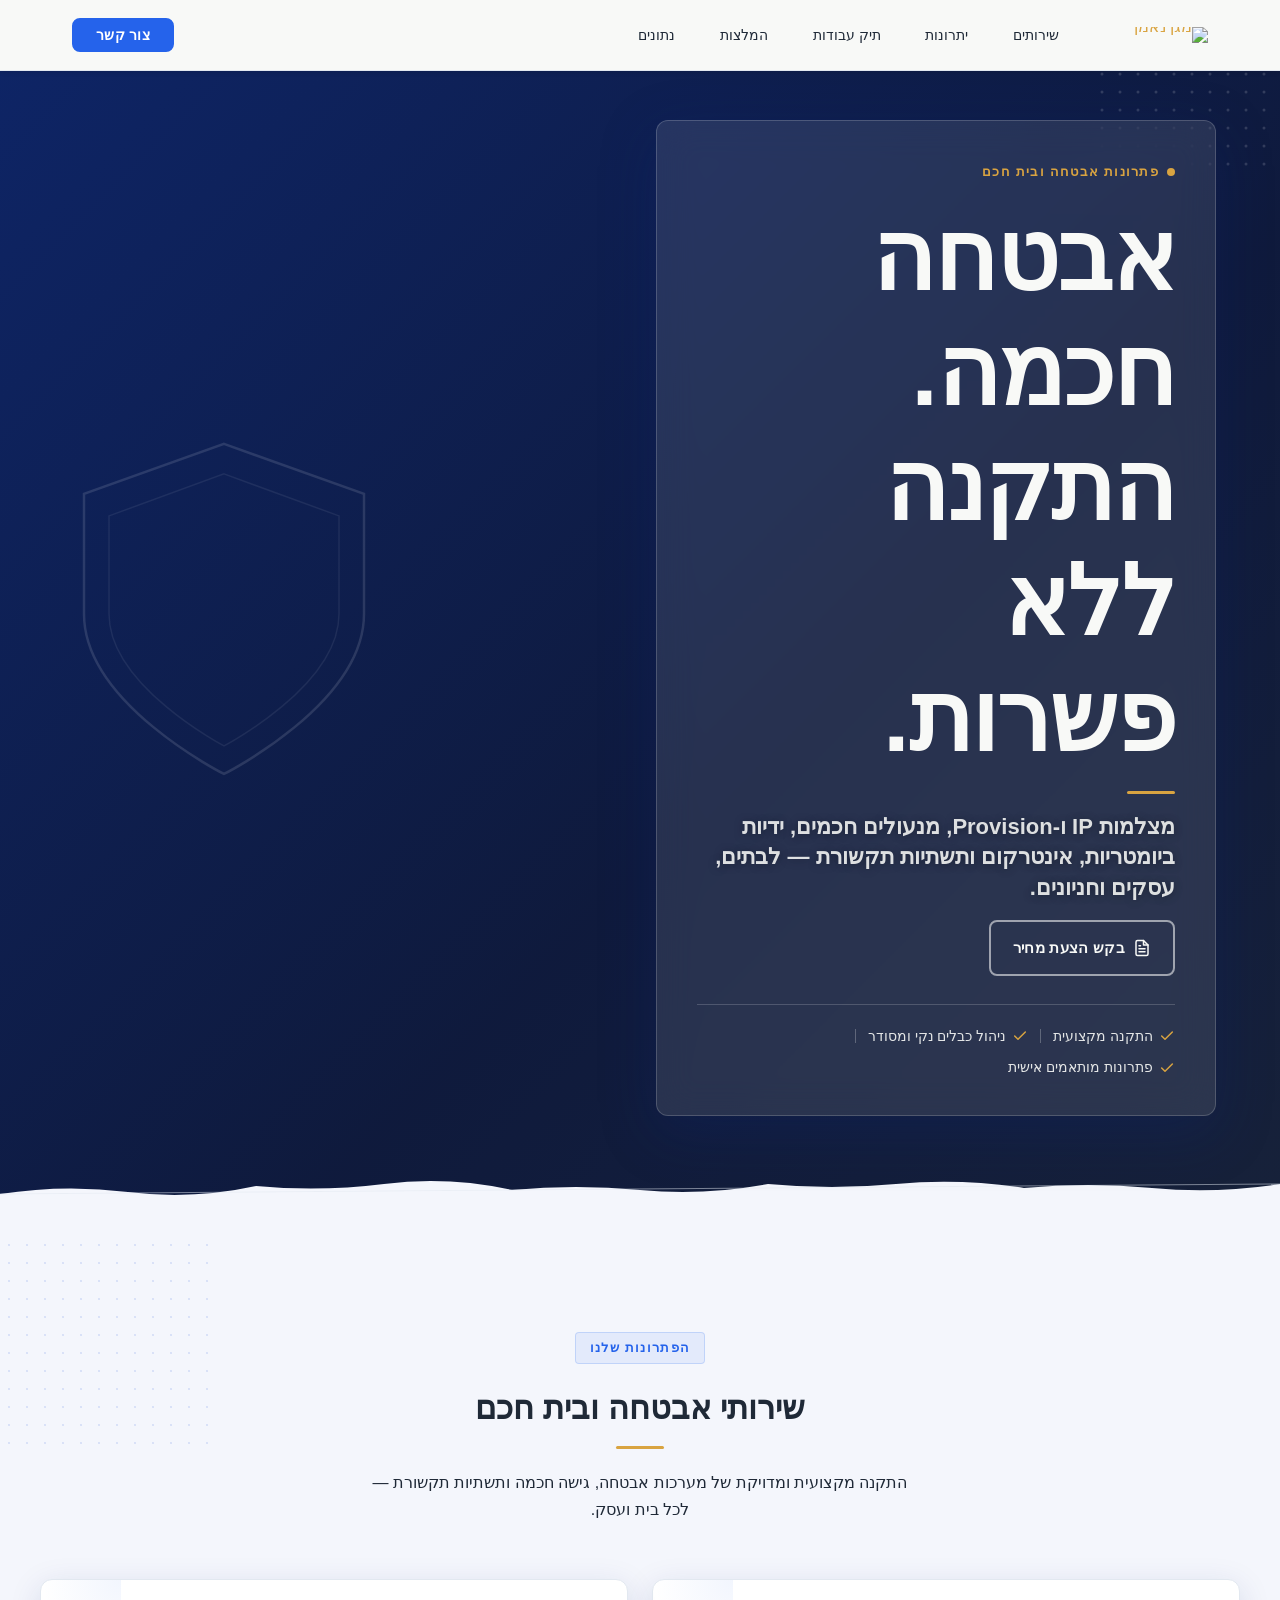
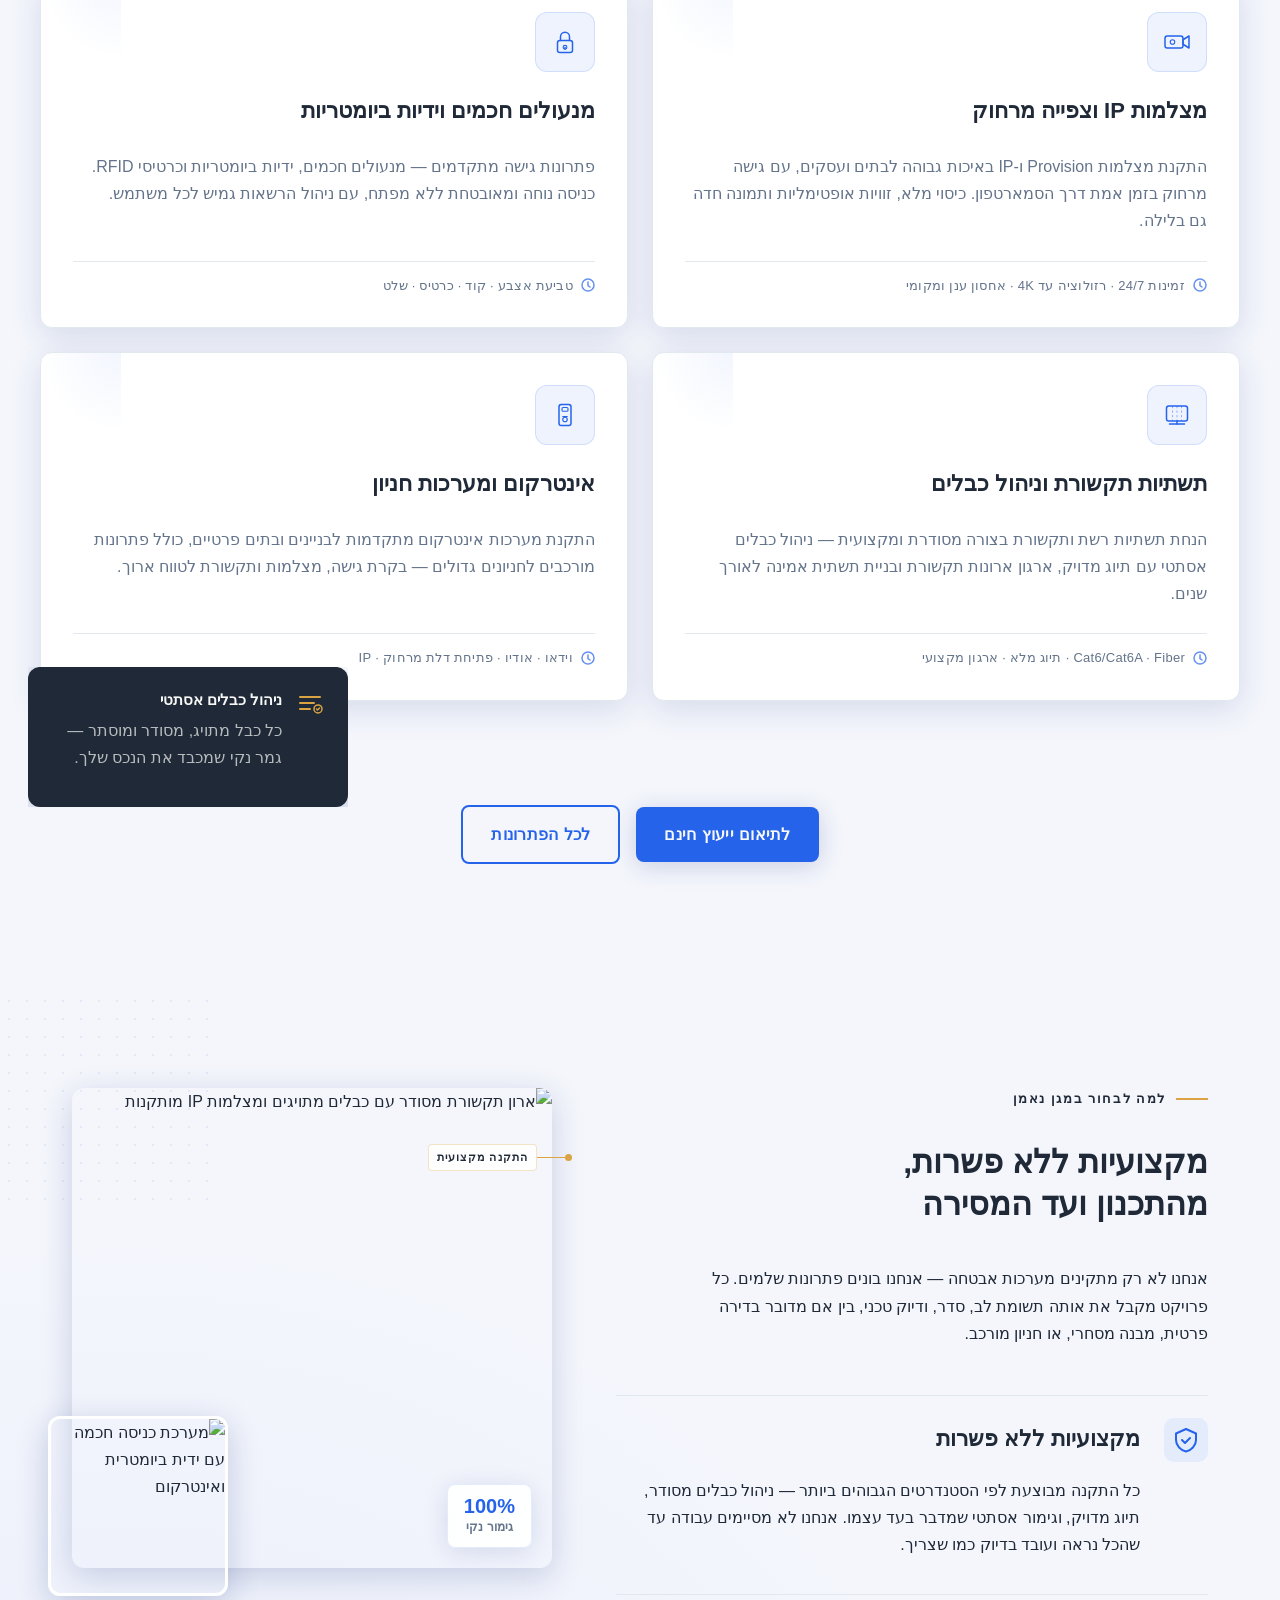
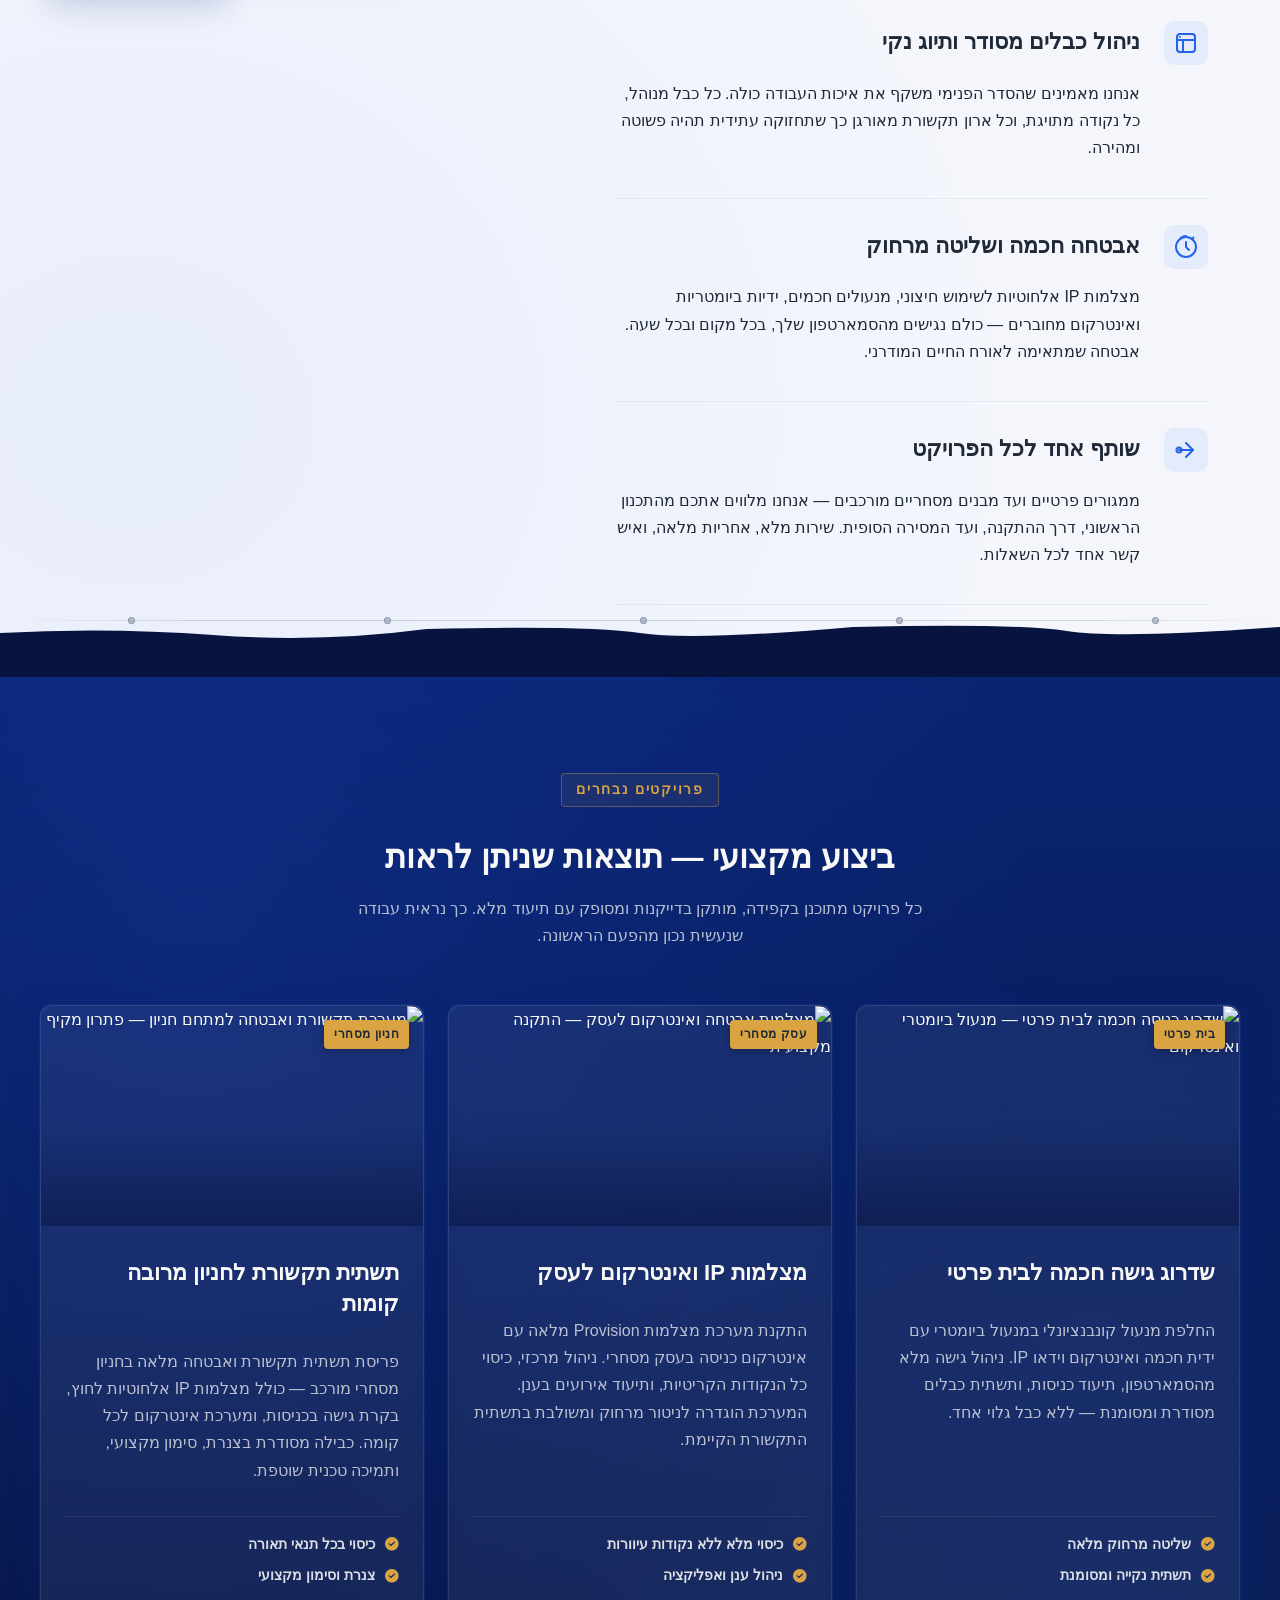
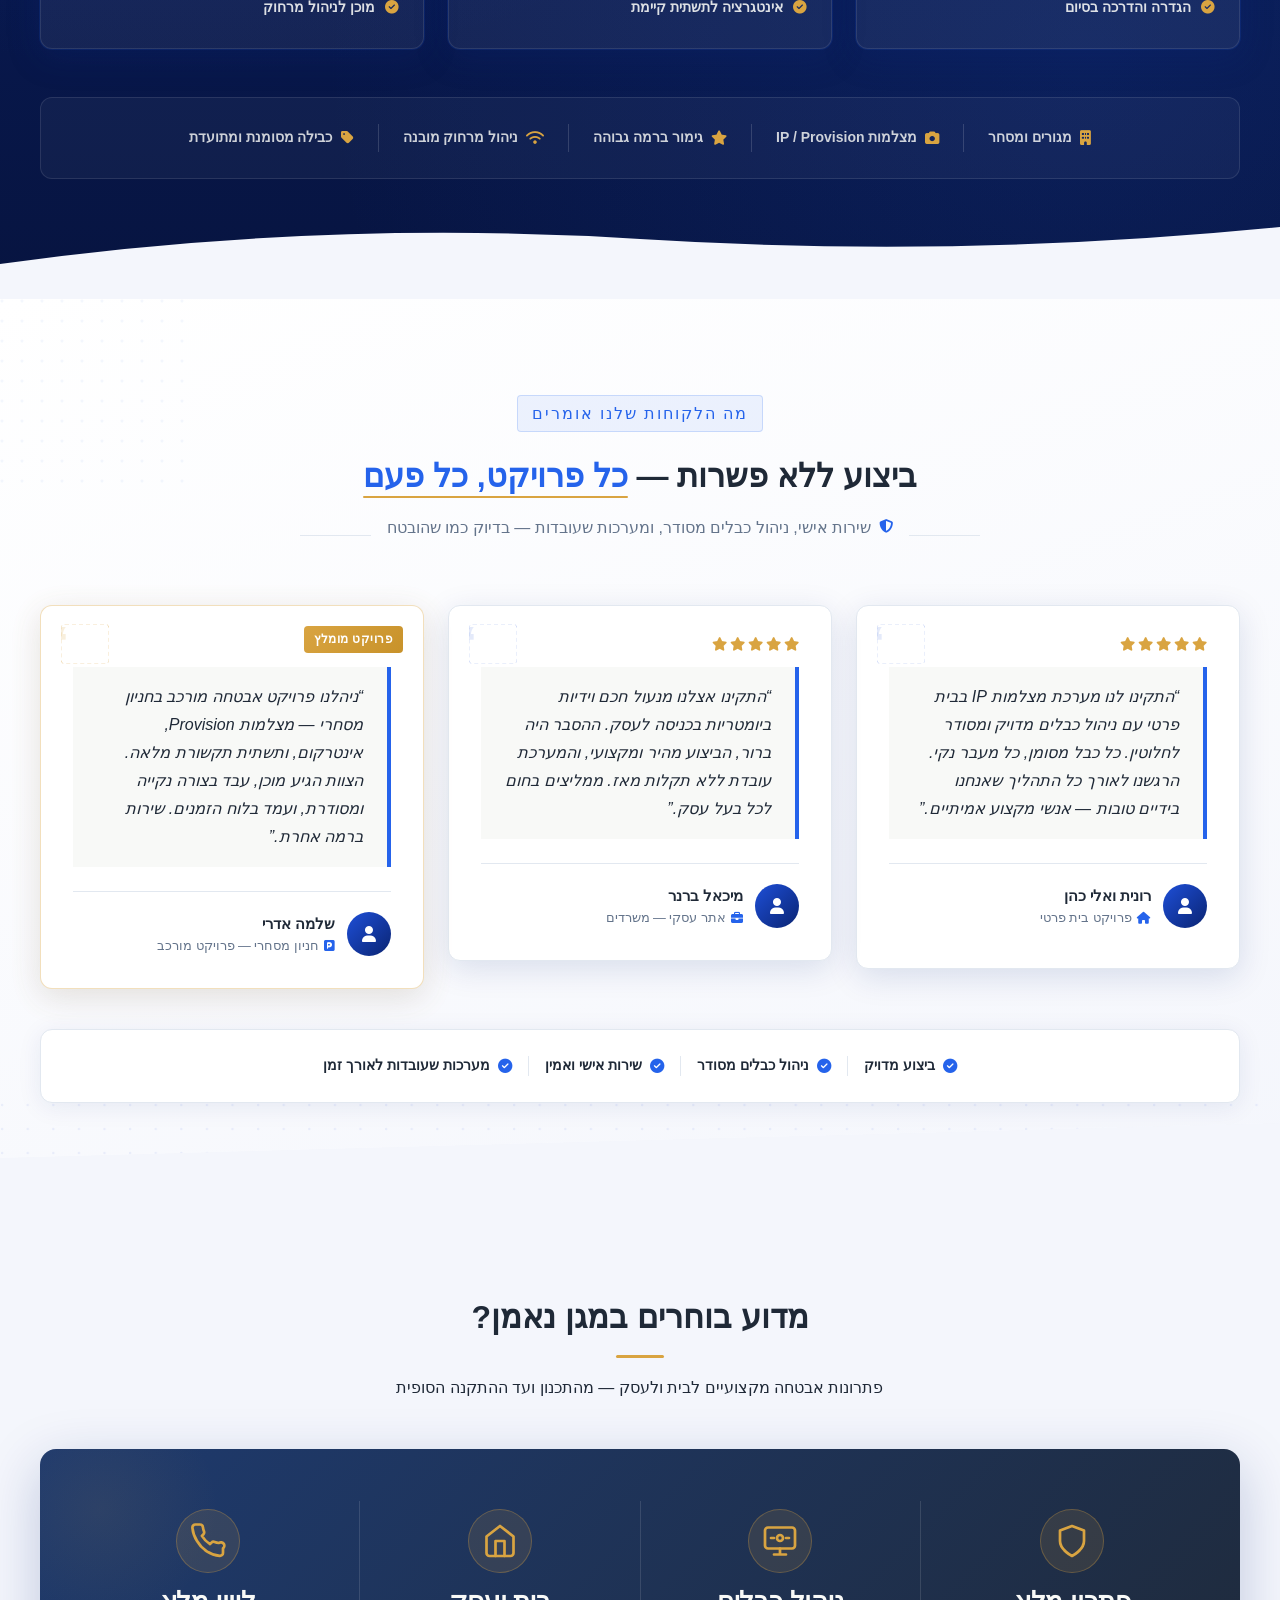
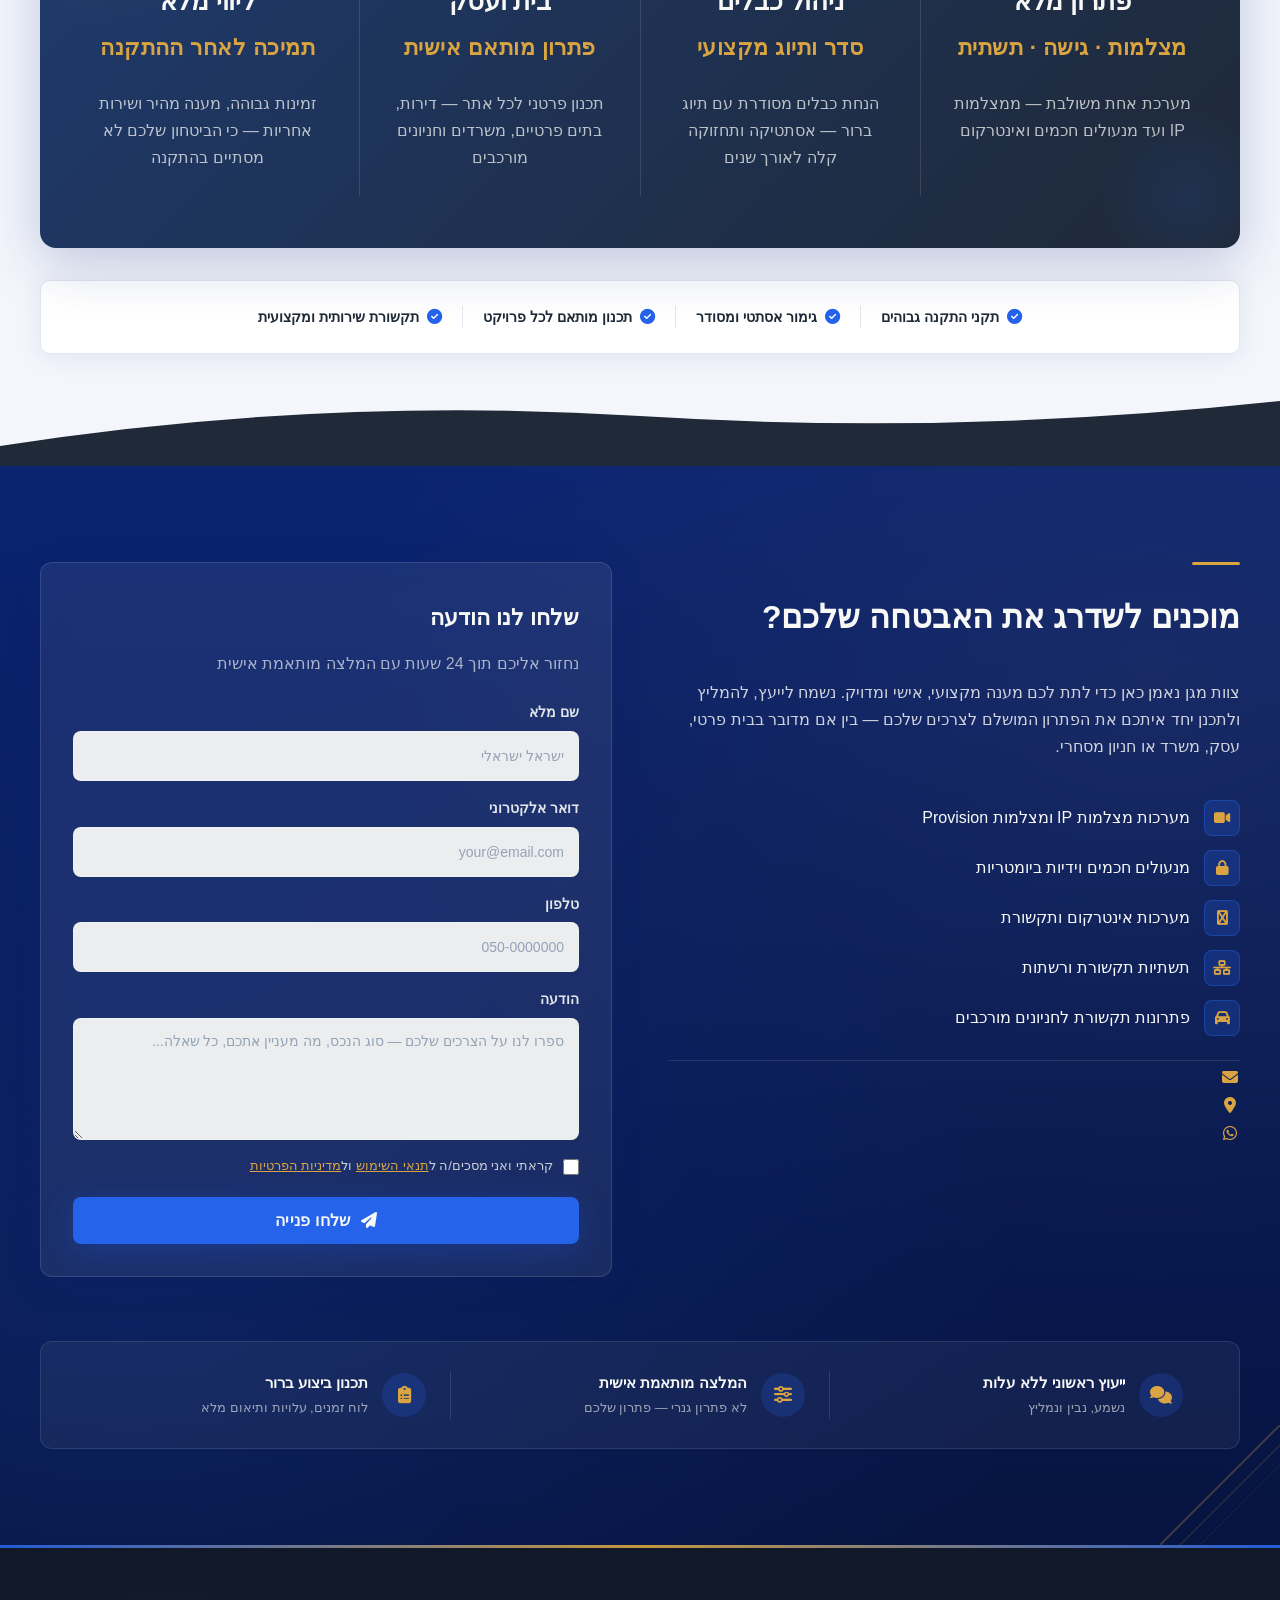
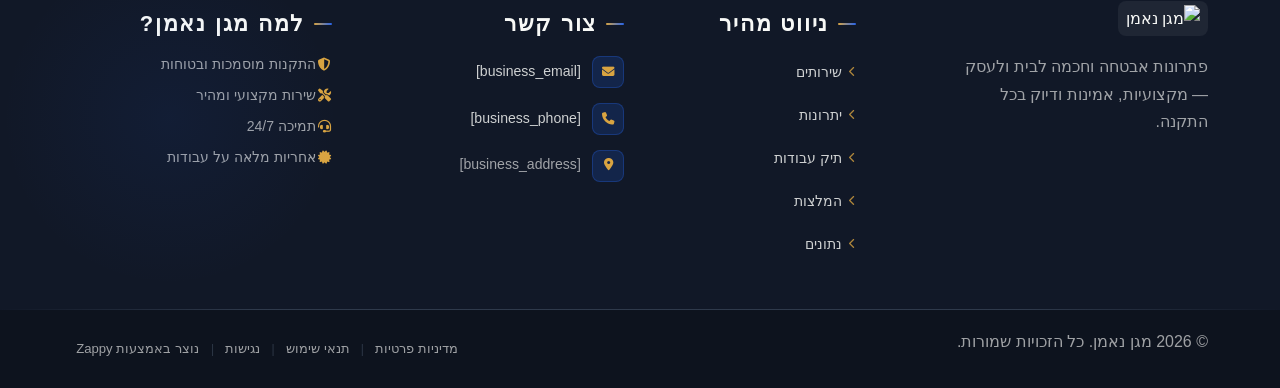
==== commit e12fc3a2: "Background sync: Progressive GitHub Sync" ====
--- a/public/index.html
+++ b/public/index.html
@@ -1 +1 @@
-<!doctype html><html dir="rtl" lang="he"><head><meta charset="UTF-8"><meta content="width=device-width,initial-scale=1" name="viewport"><meta content="index, follow" name="robots"><title>solar security cameras wireless outdoor — מגן נאמן</title><meta content="Magen Ne&#39;eman (מגן נאמן) is an Israeli security and smart protection company offering high-standard installation of IP camera systems, Provision cameras, smart " name="description"><meta content="solar security cameras wireless outdoor, best battery powered security camera, server rack cabinet for home, server racks for sale" name="keywords"><link href="/assets/favicon.ico" rel="icon" type="image/x-icon"><link href="/assets/favicon-16x16.png" rel="icon" type="image/png" sizes="16x16"><link href="/assets/favicon-32x32.png" rel="icon" type="image/png" sizes="32x32"><link href="/assets/favicon-48x48.png" rel="icon" type="image/png" sizes="48x48"><link href="/assets/favicon-192x192.png" rel="icon" type="image/png" sizes="192x192"><link href="/assets/favicon-512x512.png" rel="icon" type="image/png" sizes="512x512"><link href="/assets/apple-touch-icon.png" rel="apple-touch-icon"><script>!function(){"use strict";var t="dbd2f366-e62e-4620-8531-f2699ee261d9",e="https://api.zappy5.com/api/analytics/track",a=18e5,n=2592e6,o=!0,i=!0,r=!0;var s=function(){var e="zappy_visitor_"+t,a=null;try{if(a=localStorage.getItem(e)){var o=JSON.parse(a),i=Date.now();if(i-o.created<n)return o.lastSeen=i,localStorage.setItem(e,JSON.stringify(o)),o.id}}catch(t){console.warn("Zappy Analytics: LocalStorage not available")}var r="zv_"+Date.now()+"_"+Math.random().toString(36).substr(2,9);try{localStorage.setItem(e,JSON.stringify({id:r,created:Date.now(),lastSeen:Date.now()}))}catch(t){}return r}(),c=function(){var e="zappy_session_"+t,n=null;try{if(n=sessionStorage.getItem(e)){var o=JSON.parse(n),i=Date.now();if(i-o.timestamp<a)return o.timestamp=i,sessionStorage.setItem(e,JSON.stringify(o)),o.id}}catch(t){console.warn("Zappy Analytics: SessionStorage not available")}var r="zs_"+Date.now()+"_"+Math.random().toString(36).substr(2,9);try{sessionStorage.setItem(e,JSON.stringify({id:r,timestamp:Date.now()}))}catch(t){}return r}();function l(a,n){n=n||{};var o={website_id:t,event_type:a,page_path:window.location.pathname,referrer:document.referrer||"direct",visitor_id:s,session_id:c,metadata:n};if(navigator.sendBeacon){var i=new Blob([JSON.stringify(o)],{type:"application/json"});navigator.sendBeacon(e,i)}else fetch(e,{method:"POST",headers:{"Content-Type":"application/json"},body:JSON.stringify(o),keepalive:!0}).catch(function(t){console.warn("Zappy Analytics: Failed to track event",t)})}o&&l("pageview",{title:document.title,url:window.location.href}),i&&document.addEventListener("click",function(t){var e=t.target;if("BUTTON"===e.tagName||e.closest("button")){var a="BUTTON"===e.tagName?e:e.closest("button");l("click",{element:"button",text:a.textContent.trim().substring(0,100),id:a.id||null,class:a.className||null})}else if("A"===e.tagName||e.closest("a")){var n="A"===e.tagName?e:e.closest("a");l("navigation",{element:"link",text:n.textContent.trim().substring(0,100),href:n.href,external:n.hostname!==window.location.hostname})}},!0),r&&document.addEventListener("submit",function(t){var e=t.target;l("form_submit",{form_id:e.id||null,form_name:e.name||null,form_action:e.action||null,form_method:e.method||"GET"})},!0);var d=Date.now();window.addEventListener("beforeunload",function(){l("page_unload",{time_on_page:Math.floor((Date.now()-d)/1e3),page_path:window.location.pathname})}),window.zappyAnalytics={track:l,getVisitorId:function(){return s},getSessionId:function(){return c}}}()</script><meta content="solar security cameras wireless outdoor — מגן נאמן" property="og:title"><meta content="Magen Ne&#39;eman (מגן נאמן) is an Israeli security and smart protection company offering high-standard installation of IP camera systems, Provision cameras, smart " property="og:description"><meta content="summary_large_image" name="twitter:card"><meta content="solar security cameras wireless outdoor — מגן נאמן" name="twitter:title"><meta content="Magen Ne&#39;eman (מגן נאמן) is an Israeli security and smart protection company offering high-standard installation of IP camera systems, Provision cameras, smart " name="twitter:description"><meta content="website" property="og:type"><meta content="he_IL" property="og:locale"><link href="https://cdnjs.cloudflare.com/ajax/libs/font-awesome/6.4.0/css/all.min.css" rel="stylesheet"><link href="/assets/favicon.ico" rel="icon" type="image/x-icon"><link href="/assets/favicon-16x16.png" rel="icon" type="image/png" sizes="16x16"><link href="/assets/favicon-32x32.png" rel="icon" type="image/png" sizes="32x32"><link href="/assets/favicon-48x48.png" rel="icon" type="image/png" sizes="48x48"><link href="/assets/favicon-192x192.png" rel="icon" type="image/png" sizes="192x192"><link href="/assets/favicon-512x512.png" rel="icon" type="image/png" sizes="512x512"><link href="/assets/apple-touch-icon.png" rel="apple-touch-icon"><link href="https://cdn.jsdelivr.net/npm/vanilla-cookieconsent@3/dist/cookieconsent.css" rel="stylesheet"><script src="https://cdn.jsdelivr.net/npm/vanilla-cookieconsent@3/dist/cookieconsent.umd.js"></script><script src="https://cdn.jsdelivr.net/gh/mickidum/acc_toolbar/acctoolbar/acctoolbar.min.js"></script><link href="/styles.css" rel="stylesheet"><style id="zappy-dropdown-submenu-styles">#navMenu li:has(.sub-menu),.nav-menu li:has(.sub-menu),.navbar li:has(.sub-menu),nav li:has(.sub-menu){position:relative}#navMenu .sub-menu,.nav-menu .sub-menu,.navbar .sub-menu,nav .sub-menu{display:block!important;position:absolute!important;top:100%;left:0;min-width:220px;background:#fff;border-radius:8px;box-shadow:0 8px 25px rgba(0,0,0,.15);padding:8px 0;opacity:0;visibility:hidden;transform:translateY(10px);transition:all .3s ease;z-index:1000;list-style:none;pointer-events:none}#navMenu li:hover>.sub-menu,.nav-menu li:hover>.sub-menu,.navbar li:hover>.sub-menu,nav li:hover>.sub-menu{opacity:1!important;visibility:visible!important;transform:translateY(0)!important;pointer-events:auto!important}.sub-menu li{list-style:none;margin:0;padding:0}.sub-menu a{display:block!important;padding:10px 16px!important;color:var(--text-dark,#333)!important;font-weight:500;text-decoration:none;white-space:nowrap;transition:background-color .2s}.sub-menu .zappy-nav-child>a{padding-left:28px!important;font-size:.9em!important;opacity:.85!important}[dir=rtl] .sub-menu .zappy-nav-child>a,html[lang=ar] .sub-menu .zappy-nav-child>a,html[lang=he] .sub-menu .zappy-nav-child>a{padding-left:10px!important;padding-right:28px!important}.sub-menu .zappy-nav-parent>a{font-weight:600!important}.sub-menu a:hover{background-color:#f5f5f5}[dir=rtl] .nav-menu .sub-menu,[dir=rtl] .navbar .sub-menu,[dir=rtl] nav .sub-menu,html[lang=ar] .nav-menu .sub-menu,html[lang=ar] .navbar .sub-menu,html[lang=ar] nav .sub-menu,html[lang=he] .nav-menu .sub-menu,html[lang=he] .navbar .sub-menu,html[lang=he] nav .sub-menu{left:auto!important;right:0!important}.sub-menu:empty,.sub-menu:not(:has(li)):not(:has(> a)),.sub-menu:not(:has(li:not(.zappy-hidden-menu-item))):not(:has(> a)){display:none!important;opacity:0!important;visibility:hidden!important;pointer-events:none!important}li:has(.menu-group-title):hover>.sub-menu{opacity:1!important;visibility:visible!important;transform:translateY(0)!important;pointer-events:auto!important}#navMenu>li>.menu-group-title,.nav-menu>li>.menu-group-title{display:inline-block;padding:.5rem 1rem;cursor:default;user-select:none}@media (max-width:768px){#navMenu .sub-menu,.nav-menu .sub-menu,.navbar .sub-menu,nav .sub-menu{position:static!important;transform:none!important;box-shadow:none!important;background:0 0!important;max-height:0;overflow:hidden;opacity:0;visibility:hidden;transition:max-height .3s ease,opacity .3s ease;padding:0!important;border-radius:0!important}#navMenu .sub-menu.mobile-expanded,.nav-menu .sub-menu.mobile-expanded,.navbar .sub-menu.mobile-expanded{max-height:none!important;overflow-y:visible!important;opacity:1!important;visibility:visible!important;padding:8px 0 8px 16px!important}[dir=rtl] .sub-menu.mobile-expanded,html[lang=he] .sub-menu.mobile-expanded{padding:8px 16px 8px 0!important}#navMenu li:hover>.sub-menu,.nav-menu li:hover>.sub-menu,.navbar li:hover>.sub-menu,nav li:hover>.sub-menu{opacity:0;visibility:hidden;pointer-events:none}#navMenu li>.sub-menu.mobile-expanded,.nav-menu li>.sub-menu.mobile-expanded,.navbar li>.sub-menu.mobile-expanded,nav li>.sub-menu.mobile-expanded{opacity:1!important;visibility:visible!important;pointer-events:auto!important}#navMenu li:has(.sub-menu),.nav-menu li:has(.sub-menu),.navbar li:has(.sub-menu),nav li:has(.sub-menu){display:flex!important;flex-wrap:wrap!important;align-items:center!important;position:relative!important;min-height:44px!important}#navMenu li:has(.sub-menu)>a,.nav-menu li:has(.sub-menu)>a,.navbar li:has(.sub-menu)>a,nav li:has(.sub-menu)>a{flex:1!important;min-width:0!important}#navMenu li:has(.sub-menu)>.menu-group-title,.nav-menu li:has(.sub-menu)>.menu-group-title,.navbar li:has(.sub-menu)>.menu-group-title,nav li:has(.sub-menu)>.menu-group-title{flex:1!important;min-width:0!important;padding:0!important;line-height:inherit!important}#navMenu li:has(.sub-menu)>.sub-menu,.nav-menu li:has(.sub-menu)>.sub-menu,.navbar li:has(.sub-menu)>.sub-menu,nav li:has(.sub-menu)>.sub-menu{flex-basis:100%!important;width:100%!important}#navMenu li:has(.sub-menu)>a [class*=arrow],#navMenu li:has(.sub-menu)>a [class*=chevron],.nav-menu li:has(.sub-menu)>a .fa-angle-down,.nav-menu li:has(.sub-menu)>a .fa-chevron-down,.nav-menu li:has(.sub-menu)>a [class*=arrow],.nav-menu li:has(.sub-menu)>a [class*=chevron],nav li:has(.sub-menu)>a [class*=arrow],nav li:has(.sub-menu)>a [class*=chevron]{display:none!important;visibility:hidden!important}.mobile-submenu-toggle{display:flex!important;align-items:center!important;justify-content:center!important;width:44px!important;height:auto!important;background:0 0!important;border:none!important;cursor:pointer!important;color:var(--text-dark)!important;position:static!important;flex-shrink:0!important;align-self:stretch!important;z-index:2!important;padding:0!important;margin:0!important}.mobile-submenu-toggle::after{content:''!important;width:0!important;height:0!important;border-left:6px solid transparent!important;border-right:6px solid transparent!important;border-top:7px solid currentColor!important;transition:transform .3s ease!important}.mobile-submenu-toggle.expanded::after{transform:rotate(180deg)!important}.sub-menu a{padding:10px 0!important;display:block!important;color:var(--text-dark)!important;white-space:normal!important}.sub-menu .zappy-nav-child>a{padding-left:28px!important;font-size:.9em!important;opacity:.85!important}[dir=rtl] .sub-menu .zappy-nav-child>a,html[lang=ar] .sub-menu .zappy-nav-child>a,html[lang=he] .sub-menu .zappy-nav-child>a{padding-left:0!important;padding-right:28px!important}.sub-menu .zappy-nav-parent>a{font-weight:600!important}#navMenu.active,.nav-menu.active{max-width:100vw!important;overflow-x:hidden!important;box-sizing:border-box!important}.navbar .sub-menu li a,.zappy-products-dropdown .sub-menu a,nav.navbar .sub-menu li a{color:var(--text-dark)!important}}@media (min-width:769px){.mobile-submenu-toggle{display:none!important}}</style><style id="zappy-widget-visibility">html[dir=rtl] .whatsapp-float{right:20px!important;left:auto!important}html:not([dir]) .whatsapp-float,html[dir=ltr] .whatsapp-float{left:20px!important;right:auto!important}html[dir=rtl] #mic-access-tool-general-button,html[dir=rtl] #mic-init-access-tool #mic-access-tool-general-button,html[dir=rtl] #mic-init-access-tool .mic-access-tool-general-button,html[dir=rtl] ._access-icon,html[dir=rtl] .mic-access-tool-general-button{left:20px!important;right:auto!important}html:not([dir]) #mic-access-tool-general-button,html:not([dir]) #mic-init-access-tool #mic-access-tool-general-button,html:not([dir]) #mic-init-access-tool .mic-access-tool-general-button,html:not([dir]) ._access-icon,html:not([dir]) .mic-access-tool-general-button,html[dir=ltr] #mic-access-tool-general-button,html[dir=ltr] #mic-init-access-tool #mic-access-tool-general-button,html[dir=ltr] #mic-init-access-tool .mic-access-tool-general-button,html[dir=ltr] ._access-icon,html[dir=ltr] .mic-access-tool-general-button{right:20px!important;left:auto!important}@media (max-width:768px){.whatsapp-float{display:flex!important}}@media (min-width:769px){.whatsapp-float{display:flex!important}}@media (max-width:768px){#mic-access-tool-general-button,#mic-init-access-tool #mic-access-tool-general-button,#mic-init-access-tool .mic-access-tool-general-button,._access-icon,.mic-access-tool-general-button{display:flex!important;visibility:visible!important;opacity:1!important;pointer-events:auto!important}#mic-access-tool-box.opened-mic-access-tool,#mic-init-access-tool #mic-access-tool-box.opened-mic-access-tool,.mic-access-tool-box.opened-mic-access-tool{visibility:visible!important;opacity:1!important;pointer-events:auto!important}}@media (min-width:769px){#mic-access-tool-general-button,#mic-init-access-tool #mic-access-tool-general-button,#mic-init-access-tool .mic-access-tool-general-button,._access-icon,.mic-access-tool-general-button{display:flex!important;visibility:visible!important;opacity:1!important;pointer-events:auto!important}#mic-access-tool-box.opened-mic-access-tool,#mic-init-access-tool #mic-access-tool-box.opened-mic-access-tool,.mic-access-tool-box.opened-mic-access-tool{visibility:visible!important;opacity:1!important;pointer-events:auto!important}}</style></head><body><nav class="navbar" dir="rtl"><button class="mobile-toggle" aria-label="Menu" id="mobileToggle"><svg viewBox="0 0 24 24" height="24" width="24" fill="none" class="hamburger-icon"><path d="M3 12h18M3 6h18M3 18h18" stroke="currentColor" stroke-width="2" stroke-linecap="round"></path></svg> <svg viewBox="0 0 24 24" height="24" width="24" fill="none" style="display:none" class="close-icon"><path d="M18 6L6 18M6 6l12 12" stroke="currentColor" stroke-width="2" stroke-linecap="round"></path></svg></button> <button class="phone-header-btn" aria-label="Call" data-phone=""><svg viewBox="0 0 24 24" height="20" width="20" fill="currentColor"><path d="M22 16.92v3a2 2 0 0 1-2.18 2 19.79 19.79 0 0 1-8.63-3.07 19.5 19.5 0 0 1-6-6 19.79 19.79 0 0 1-3.07-8.67A2 2 0 0 1 4.11 2h3a2 2 0 0 1 2 1.72 12.84 12.84 0 0 0 .7 2.81 2 2 0 0 1-.45 2.11L8.09 9.91a16 16 0 0 0 6 6l1.27-1.27a2 2 0 0 1 2.11-.45 12.84 12.84 0 0 0 2.81.7A2 2 0 0 1 22 16.92z"></path></svg></button><div class="nav-container"><div class="nav-right-group"><div class="nav-brand"><a href="/" class="logo-link"><img alt="מגן נאמן" src="/assets/site-----image-1.webp" class="logo"></a></div><ul class="nav-menu" id="navMenu"><li><a href="#services">שירותים</a></li><li><a href="#benefits">יתרונות</a></li><li><a href="#showcase">תיק עבודות</a></li><li><a href="#testimonials">המלצות</a></li><li><a href="#stats">נתונים</a></li></ul></div><div class="nav-cta-container"><a href="#contact" class="nav-cta-btn">צור קשר</a></div></div></nav><script>window.addEventListener("load",function(){const e=document.querySelector(".navbar, nav, header");if(!e)return void console.log("[Navbar] Navbar element not found");let t=document.getElementById("mobileToggle")||document.querySelector(".mobile-toggle")||document.querySelector(".hamburger")||document.querySelector(".hamburger-menu")||document.querySelector(".menu-toggle")||document.querySelector(".burger-menu")||document.querySelector('[aria-label="Menu"]')||document.querySelector('[aria-label="תפריט"]');const o=document.querySelector(".phone-header-btn"),n=window.getComputedStyle(e);let r=n.backgroundColor;if(console.log("[Navbar] Initial navbar background:",r),"transparent"===r||"rgba(0, 0, 0, 0)"===r||r.startsWith("rgba")&&r.includes(", 0)")){const e=n.backgroundImage;if(e&&"none"!==e)console.log("[Navbar] Navbar has background image/gradient, using dark text"),r="rgb(240, 240, 240)";else{const e=window.getComputedStyle(document.body).backgroundColor;console.log("[Navbar] Navbar transparent, using body background:",e),r=e}}const a=r.match(/\d+/g);if(a&&a.length>=3){const e=(.299*parseInt(a[0])+.587*parseInt(a[1])+.114*parseInt(a[2]))/255;console.log("[Navbar] Mobile button colors preserved from Claude CSS (luminance:",e.toFixed(2)+")");const n=document.createElement("style");n.id="zappy-mobile-nav-fix";document.documentElement.lang;document.documentElement.dir,n.textContent='\n        /* Hide mobile buttons on desktop, show only on mobile */\n        @media (min-width: 769px) {\n          .mobile-toggle,\n          .phone-header-btn {\n            display: none !important;\n          }\n        }\n        \n        /* Show and position mobile buttons correctly on mobile */\n        @media (max-width: 768px) {\n          .mobile-toggle,\n          .phone-header-btn {\n            position: absolute !important;\n            top: 0 !important;\n            bottom: 0 !important;\n            margin-top: auto !important;\n            margin-bottom: auto !important;\n            z-index: 1001 !important;\n            display: flex !important;\n            align-items: center !important;\n            justify-content: center !important;\n            width: 36px !important;\n            height: 36px !important;\n            border-radius: 50% !important;\n            border: none !important;\n            cursor: pointer !important;\n            padding: 6px !important;\n            background: none !important;\n            color: var(--nav-text, var(--text-dark)) !important;\n            touch-action: manipulation !important;\n            -webkit-tap-highlight-color: transparent !important;\n          }\n          \n          /* LTR positioning (default): hamburger LEFT, phone RIGHT */\n          html:not([dir="rtl"]):not([lang="he"]):not([lang="ar"]) .mobile-toggle,\n          html[dir="ltr"] .mobile-toggle {\n            left: 12px !important;\n            right: auto !important;\n          }\n          html:not([dir="rtl"]):not([lang="he"]):not([lang="ar"]) .phone-header-btn,\n          html[dir="ltr"] .phone-header-btn {\n            right: 12px !important;\n            left: auto !important;\n          }\n          \n          /* RTL positioning: hamburger RIGHT, phone LEFT */\n          html[dir="rtl"] .mobile-toggle,\n          html[lang="he"] .mobile-toggle,\n          html[lang="ar"] .mobile-toggle {\n            right: 12px !important;\n            left: auto !important;\n          }\n          html[dir="rtl"] .phone-header-btn,\n          html[lang="he"] .phone-header-btn,\n          html[lang="ar"] .phone-header-btn {\n            left: 12px !important;\n            right: auto !important;\n          }\n          \n          /* CRITICAL: Ensure nav-container has min-height on mobile */\n          /* All children are positioned absolutely/fixed on mobile, so height:auto collapses to 0 */\n          .nav-container {\n            min-height: 70px !important;\n            position: relative !important;\n          }\n          \n          /* Ensure SVG icons are properly sized and inherit color */\n          .mobile-toggle svg,\n          .phone-header-btn svg {\n            width: 24px !important;\n            height: 24px !important;\n            /* Don\'t force display - let JavaScript control hamburger/close toggle */\n          }\n          \n          /* Reset nav-cta-container on mobile - remove desktop box-shadow/padding */\n          /* that creates a visible ghost box when CTA button is hidden */\n          .nav-cta-container {\n            box-shadow: none !important;\n            padding: 0 !important;\n          }\n          \n          /* Hide nav-cta-container entirely on mobile when there\'s no lang-switcher */\n          /* (only the CTA button is inside, and it\'s hidden on mobile) */\n          .nav-cta-container:not(:has(.lang-switcher)) {\n            display: none !important;\n          }\n          \n          /* CRITICAL: Prevent hero image fade gradient from bleeding over headline text */\n          /* The .image-fade-gradient has bottom: -30px (extends below parent) */\n          /* On mobile stacked layout, this overlaps the h1 text below the image */\n          .hero-image-column {\n            overflow: hidden !important;\n          }\n          .image-fade-gradient {\n            bottom: 0 !important;\n          }\n          \n          /* Hide desktop language switcher on mobile - hamburger menu handles it */\n          /* High specificity to override stored CSS */\n          .lang-switcher,\n          .nav-cta-container .lang-switcher,\n          .nav-container .lang-switcher,\n          .navbar .lang-switcher,\n          .navbar .nav-cta-container .lang-switcher {\n            display: none !important;\n          }\n        }\n      ';const r=document.getElementById("zappy-mobile-nav-fix");r&&r.remove(),document.head.appendChild(n),console.log("[Navbar] Critical CSS injected for mobile nav positioning");const i=window.innerWidth<=768;if(t){const e=t.querySelector(".hamburger-icon"),o=t.querySelector(".close-icon");e&&(e.style.setProperty("width","24px","important"),e.style.setProperty("height","24px","important"),e.style.setProperty("display","block","important")),o&&(o.style.setProperty("width","24px","important"),o.style.setProperty("height","24px","important"),o.style.setProperty("display","none","important")),i?(t.style.setProperty("position","absolute","important"),t.style.setProperty("top","0","important"),t.style.setProperty("bottom","0","important"),t.style.setProperty("margin-top","auto","important"),t.style.setProperty("margin-bottom","auto","important"),t.style.setProperty("z-index","1001","important"),t.style.removeProperty("left"),t.style.removeProperty("right"),console.log("[Navbar] Mobile toggle positioning applied (mobile viewport)")):(t.style.removeProperty("position"),t.style.removeProperty("top"),t.style.removeProperty("transform"),t.style.removeProperty("z-index"),t.style.removeProperty("left"),t.style.removeProperty("right"),console.log("[Navbar] Desktop viewport - cleared mobile toggle inline positioning"))}if(o){const e=o.querySelector("svg");e&&(e.style.width="24px",e.style.height="24px",e.setAttribute("width","24"),e.setAttribute("height","24")),i?(o.style.setProperty("position","absolute","important"),o.style.setProperty("top","0","important"),o.style.setProperty("bottom","0","important"),o.style.setProperty("margin-top","auto","important"),o.style.setProperty("margin-bottom","auto","important"),o.style.setProperty("z-index","1001","important"),o.style.removeProperty("left"),o.style.removeProperty("right"),console.log("[Navbar] Phone button positioning applied (mobile viewport)")):(o.style.removeProperty("position"),o.style.removeProperty("top"),o.style.removeProperty("transform"),o.style.removeProperty("z-index"),o.style.removeProperty("left"),o.style.removeProperty("right"),console.log("[Navbar] Desktop viewport - cleared phone button inline positioning"))}}else console.log("[Navbar] Could not parse background color:",r);t=document.getElementById("mobileToggle")||document.querySelector(".mobile-toggle")||document.querySelector(".hamburger")||document.querySelector(".hamburger-menu")||document.querySelector(".menu-toggle")||document.querySelector(".burger-menu")||document.querySelector('[aria-label="Menu"]')||document.querySelector('[aria-label="תפריט"]');const i=document.getElementById("navMenu")||document.querySelector(".nav-menu")||document.querySelector(".nav-links")||document.querySelector("nav ul:not(.submenu)");if(!t||!i)return void console.log("[Navbar] Mobile toggle or menu not found:",{toggle:!!t,menu:!!i});i.id||(i.id="navMenu"),console.log("[Navbar] Initializing mobile menu...");const l=t.cloneNode(!0);t.parentNode.replaceChild(l,t);var s=0;function p(e){var t=Date.now();t-s<300||(s=t,function(e){e.preventDefault(),e.stopPropagation();const t=l.querySelector(".hamburger-icon"),o=l.querySelector(".close-icon");i.classList.contains("active")?(i.classList.remove("active"),t&&t.style.setProperty("display","block","important"),o&&o.style.setProperty("display","none","important"),document.body.style.overflow="",console.log("[Navbar] Menu closed")):(i.classList.add("active"),t&&t.style.setProperty("display","none","important"),o&&o.style.setProperty("display","block","important"),document.body.style.overflow="hidden",console.log("[Navbar] Menu opened"))}(e))}l.addEventListener("click",p),l.addEventListener("touchend",p),i.querySelectorAll("a").forEach(function(e){e.addEventListener("click",function(){if("#"===this.getAttribute("href"))return;const e=l.querySelector(".hamburger-icon"),t=l.querySelector(".close-icon");i.classList.remove("active"),e&&e.style.setProperty("display","block","important"),t&&t.style.setProperty("display","none","important"),document.body.style.overflow="",console.log("[Navbar] Menu closed (link clicked)")})});var c=i.querySelectorAll(".dropdown-toggle");c.forEach(function(e){e.addEventListener("click",function(e){e.preventDefault(),e.stopPropagation();var t=this.closest(".nav-dropdown");t&&(t.parentNode.querySelectorAll(".nav-dropdown.open").forEach(function(e){e!==t&&e.classList.remove("open")}),t.classList.toggle("open"),console.log("[Navbar] Dropdown toggled:",t.classList.contains("open")?"open":"closed"))})}),document.addEventListener("click",function(e){e.target.closest(".nav-dropdown")||document.querySelectorAll(".nav-dropdown.open").forEach(function(e){e.classList.remove("open")})}),console.log("[Navbar] Dropdown handlers initialized for "+c.length+" dropdowns"),o&&o.addEventListener("click",function(){const e=document.querySelectorAll('a[href^="tel:"]'),t=e.length>0?e[0].getAttribute("href").replace("tel:",""):"[business_phone]";window.location.href="tel:"+t,console.log("[Navbar] Phone button clicked")}),console.log("[Navbar] Mobile menu initialized successfully")})</script><main><section class="index-hero-section" data-band-index="0" data-layout-spec="בית-hero" dir="rtl" data-hero-type="fullscreen-scrim"><div class="index-hero-bg"><img alt="התקנת מצלמות IP ומנעולים חכמים בבית מגורים מודרני — מגן נאמן" src="/assets/site-index-hero-image-1.webp" data-context="Bright, professional Israeli smart home security installation scene: a modern clean residential entrance hallway with a sleek IP camera mounted on the wall, a biometric smart lock on the door, and neat cable management with labeled wires. The space is well-lit, contemporary, and conveys precision craftsmanship. Warm white walls, subtle tech details, professional installation quality." data-placeholder="index-hero-image-1" height="700" width="1200" data-hero-bg="true"></div><div class="index-hero-scrim" aria-hidden="true"></div><div class="index-hero-shield-watermark" aria-hidden="true"><svg viewBox="0 0 320 360" aria-hidden="true" height="360" width="320" fill="none" xmlns="http://www.w3.org/2000/svg" data-no-icon-edit="true"><path d="M160 10 L300 60 L300 180 C300 270 160 340 160 340 C160 340 20 270 20 180 L20 60 Z" stroke="white" stroke-width="2.5" fill="none" opacity="0.12"></path><path d="M160 40 L275 82 L275 180 C275 252 160 312 160 312 C160 312 45 252 45 180 L45 82 Z" stroke="white" stroke-width="1.5" fill="none" opacity="0.07"></path></svg></div><div class="index-hero-dotgrid" aria-hidden="true"><svg viewBox="0 0 180 180" aria-hidden="true" height="180" width="180" xmlns="http://www.w3.org/2000/svg" data-no-icon-edit="true"><defs><pattern height="18" id="heroDotsPattern" patternUnits="userSpaceOnUse" width="18" x="0" y="0"><circle cx="2" cy="2" r="1.5" fill="white" opacity="0.25"></circle></pattern></defs><rect height="180" width="180" fill="url(#heroDotsPattern)"></rect></svg></div><div class="index-hero-container"><div class="index-hero-card"><div class="index-hero-label"><span class="index-hero-label-dot" aria-hidden="true"></span> <span>פתרונות אבטחה ובית חכם</span></div><h1 class="index-hero-h1">אבטחה חכמה.<br>התקנה ללא פשרות.</h1><div class="index-hero-amber-rule" aria-hidden="true"></div><h3 class="index-hero-subtitle">מצלמות IP ו-Provision, מנעולים חכמים, ידיות ביומטריות, אינטרקום ותשתיות תקשורת — לבתים, עסקים וחניונים.</h3><div class="index-hero-ctas"><a href="#contact" class="index-hero-btn-quote"><svg viewBox="0 0 24 24" aria-hidden="true" height="18" width="18" fill="none" data-element-type="icon" data-icon-type="svg" stroke="currentColor" stroke-linecap="round" stroke-linejoin="round" stroke-width="2"><path d="M14 2H6a2 2 0 0 0-2 2v16a2 2 0 0 0 2 2h12a2 2 0 0 0 2-2V8z"></path><polyline points="14 2 14 8 20 8"></polyline><line x1="16" x2="8" y1="13" y2="13"></line><line x1="16" x2="8" y1="17" y2="17"></line><polyline points="10 9 9 9 8 9"></polyline></svg> <span>בקש הצעת מחיר</span></a></div><div class="index-hero-trust-strip"><div class="index-hero-trust-rule" aria-hidden="true"></div><div class="index-hero-trust-items"><div class="index-hero-trust-item"><svg viewBox="0 0 24 24" aria-hidden="true" height="16" width="16" fill="none" data-element-type="icon" data-icon-type="svg" stroke="currentColor" stroke-linecap="round" stroke-linejoin="round" stroke-width="2.2"><polyline points="20 6 9 17 4 12"></polyline></svg> <span>התקנה מקצועית</span></div><div class="index-hero-trust-sep" aria-hidden="true"></div><div class="index-hero-trust-item"><svg viewBox="0 0 24 24" aria-hidden="true" height="16" width="16" fill="none" data-element-type="icon" data-icon-type="svg" stroke="currentColor" stroke-linecap="round" stroke-linejoin="round" stroke-width="2.2"><polyline points="20 6 9 17 4 12"></polyline></svg> <span>ניהול כבלים נקי ומסודר</span></div><div class="index-hero-trust-sep" aria-hidden="true"></div><div class="index-hero-trust-item"><svg viewBox="0 0 24 24" aria-hidden="true" height="16" width="16" fill="none" data-element-type="icon" data-icon-type="svg" stroke="currentColor" stroke-linecap="round" stroke-linejoin="round" stroke-width="2.2"><polyline points="20 6 9 17 4 12"></polyline></svg> <span>פתרונות מותאמים אישית</span></div></div></div></div></div><div class="index-hero-divider-wrapper"><svg viewBox="0 0 1200 80" aria-hidden="true" xmlns="http://www.w3.org/2000/svg" data-no-icon-edit="true" preserveAspectRatio="none"><path d="M0,80 L0,38 Q60,28 120,36 T240,30 Q300,36 360,28 T480,34 Q540,28 600,34 T720,28 Q780,34 840,28 T960,32 Q1020,26 1080,32 T1200,28 L1200,80 Z" fill="#F4F6FC"></path><line x1="0" x2="1200" y1="38" y2="28" opacity="0.5" stroke="#E2E8F0" stroke-width="1"></line></svg></div></section><section class="index-services-section" data-band-index="1" data-layout-spec="בית-services" dir="rtl" id="services"><div class="iss-dot-grid" aria-hidden="true"></div><div class="iss-container"><div class="iss-header"><span class="iss-eyebrow">הפתרונות שלנו</span><h2 class="iss-title">שירותי אבטחה ובית חכם</h2><div class="iss-title-accent" aria-hidden="true"></div><p class="iss-subtitle">התקנה מקצועית ומדויקת של מערכות אבטחה, גישה חכמה ותשתיות תקשורת — לכל בית ועסק.</p></div><div class="iss-grid-wrapper"><div class="iss-grid"><article class="iss-card"><div class="iss-card-icon-wrap"><svg viewBox="0 0 40 40" aria-hidden="true" height="40" width="40" fill="none" data-element-type="icon" data-icon-type="svg" xmlns="http://www.w3.org/2000/svg" class="iss-card-icon"><rect height="16" width="24" fill="none" x="4" y="12" rx="3" stroke="currentColor" stroke-width="2"></rect><path d="M28 17l8-5v16l-8-5V17z" stroke="currentColor" stroke-width="2" stroke-linejoin="round" fill="none"></path><circle cx="14" cy="20" r="3" stroke="currentColor" stroke-width="1.5" fill="none"></circle></svg></div><div class="iss-card-body"><h3 class="iss-card-title">מצלמות IP וצפייה מרחוק</h3><p class="iss-card-desc">התקנת מצלמות Provision ו-IP באיכות גבוהה לבתים ועסקים, עם גישה מרחוק בזמן אמת דרך הסמארטפון. כיסוי מלא, זוויות אופטימליות ותמונה חדה גם בלילה.</p><div class="iss-card-spec"><svg viewBox="0 0 14 14" aria-hidden="true" height="14" width="14" fill="none" data-no-icon-edit="true"><circle cx="7" cy="7" r="6" stroke="currentColor" stroke-width="1.5"></circle><path d="M7 4v3.5l2 1.5" stroke="currentColor" stroke-width="1.5" stroke-linecap="round"></path></svg> <span>זמינות 24/7 · רזולוציה עד 4K · אחסון ענן ומקומי</span></div></div></article><article class="iss-card"><div class="iss-card-icon-wrap"><svg viewBox="0 0 40 40" aria-hidden="true" height="40" width="40" fill="none" data-element-type="icon" data-icon-type="svg" xmlns="http://www.w3.org/2000/svg" class="iss-card-icon"><rect height="16" width="20" fill="none" x="10" y="18" rx="3" stroke="currentColor" stroke-width="2"></rect><path d="M14 18v-5a6 6 0 0112 0v5" stroke="currentColor" stroke-width="2" stroke-linecap="round" fill="none"></path><circle cx="20" cy="27" r="2.5" stroke="currentColor" stroke-width="1.5" fill="none"></circle><path d="M20 27v3" stroke="currentColor" stroke-width="1.5" stroke-linecap="round"></path></svg></div><div class="iss-card-body"><h3 class="iss-card-title">מנעולים חכמים וידיות ביומטריות</h3><p class="iss-card-desc">פתרונות גישה מתקדמים — מנעולים חכמים, ידיות ביומטריות וכרטיסי RFID. כניסה נוחה ומאובטחת ללא מפתח, עם ניהול הרשאות גמיש לכל משתמש.</p><div class="iss-card-spec"><svg viewBox="0 0 14 14" aria-hidden="true" height="14" width="14" fill="none" data-no-icon-edit="true"><circle cx="7" cy="7" r="6" stroke="currentColor" stroke-width="1.5"></circle><path d="M7 4v3.5l2 1.5" stroke="currentColor" stroke-width="1.5" stroke-linecap="round"></path></svg> <span>טביעת אצבע · קוד · כרטיס · שלט</span></div></div></article><article class="iss-card"><div class="iss-card-icon-wrap"><svg viewBox="0 0 40 40" aria-hidden="true" height="40" width="40" fill="none" data-element-type="icon" data-icon-type="svg" xmlns="http://www.w3.org/2000/svg" class="iss-card-icon"><rect height="20" width="28" fill="none" x="6" y="8" rx="3" stroke="currentColor" stroke-width="2"></rect><path d="M14 8v20M20 8v20M26 8v20" stroke="currentColor" stroke-width="1.2" opacity=".5" stroke-dasharray="3 3"></path><path d="M10 32h20" stroke="currentColor" stroke-width="2" stroke-linecap="round"></path><path d="M20 28v4" stroke="currentColor" stroke-width="2" stroke-linecap="round"></path></svg></div><div class="iss-card-body"><h3 class="iss-card-title">תשתיות תקשורת וניהול כבלים</h3><p class="iss-card-desc">הנחת תשתיות רשת ותקשורת בצורה מסודרת ומקצועית — ניהול כבלים אסתטי עם תיוג מדויק, ארגון ארונות תקשורת ובניית תשתית אמינה לאורך שנים.</p><div class="iss-card-spec"><svg viewBox="0 0 14 14" aria-hidden="true" height="14" width="14" fill="none" data-no-icon-edit="true"><circle cx="7" cy="7" r="6" stroke="currentColor" stroke-width="1.5"></circle><path d="M7 4v3.5l2 1.5" stroke="currentColor" stroke-width="1.5" stroke-linecap="round"></path></svg> <span>Cat6/Cat6A · Fiber · תיוג מלא · ארגון מקצועי</span></div></div></article><article class="iss-card"><div class="iss-card-icon-wrap"><svg viewBox="0 0 40 40" aria-hidden="true" height="40" width="40" fill="none" data-element-type="icon" data-icon-type="svg" xmlns="http://www.w3.org/2000/svg" class="iss-card-icon"><rect height="28" width="16" fill="none" x="12" y="6" rx="3" stroke="currentColor" stroke-width="2"></rect><circle cx="20" cy="26" r="3" stroke="currentColor" stroke-width="1.5" fill="none"></circle><rect height="5" width="8" fill="none" x="16" y="10" rx="1.5" stroke="currentColor" stroke-width="1.5"></rect><path d="M17 22h6" stroke="currentColor" stroke-width="1.5" stroke-linecap="round"></path></svg></div><div class="iss-card-body"><h3 class="iss-card-title">אינטרקום ומערכות חניון</h3><p class="iss-card-desc">התקנת מערכות אינטרקום מתקדמות לבניינים ובתים פרטיים, כולל פתרונות מורכבים לחניונים גדולים — בקרת גישה, מצלמות ותקשורת לטווח ארוך.</p><div class="iss-card-spec"><svg viewBox="0 0 14 14" aria-hidden="true" height="14" width="14" fill="none" data-no-icon-edit="true"><circle cx="7" cy="7" r="6" stroke="currentColor" stroke-width="1.5"></circle><path d="M7 4v3.5l2 1.5" stroke="currentColor" stroke-width="1.5" stroke-linecap="round"></path></svg> <span>וידאו · אודיו · פתיחת דלת מרחוק · IP</span></div></div></article></div><aside aria-label="הערת ניהול כבלים" class="iss-callout-panel"><div class="iss-callout-inner"><svg viewBox="0 0 28 28" aria-hidden="true" height="28" width="28" fill="none" data-element-type="icon" data-icon-type="svg" xmlns="http://www.w3.org/2000/svg" class="iss-callout-icon"><path d="M4 8h20M4 14h14M4 20h10" stroke="currentColor" stroke-width="2" stroke-linecap="round"></path><circle cx="22" cy="20" r="4" stroke="currentColor" stroke-width="1.5" fill="none"></circle><path d="M20.5 20l1 1 2-2" stroke="currentColor" stroke-width="1.5" stroke-linecap="round" stroke-linejoin="round"></path></svg><div><strong class="iss-callout-title">ניהול כבלים אסתטי</strong><p class="iss-callout-text">כל כבל מתויג, מסודר ומוסתר — גמר נקי שמכבד את הנכס שלך.</p></div></div></aside></div><div class="iss-cta-row"><a href="#contact" class="iss-btn-primary">לתיאום ייעוץ חינם</a> <a href="#contact" class="iss-btn-secondary">לכל הפתרונות</a></div></div><div class="iss-divider-wrapper"><svg viewBox="0 0 1200 64" aria-hidden="true" xmlns="http://www.w3.org/2000/svg" data-no-icon-edit="true" preserveAspectRatio="none"><path d="M0,64 L0,32 L60,32 L80,16 L100,32 L200,32 L220,16 L240,32 L340,32 L360,16 L380,32 L480,32 L500,16 L520,32 L620,32 L640,16 L660,32 L760,32 L780,16 L800,32 L900,32 L920,16 L940,32 L1040,32 L1060,16 L1080,32 L1200,32 L1200,64 Z" fill="#F4F6FC"></path></svg></div></section><section class="index-benefits-section" data-band-index="2" data-layout-spec="בית-benefits" dir="rtl"><div class="ibs-dot-grid" aria-hidden="true"></div><div class="ibs-container"><div class="ibs-content-col"><div class="ibs-eyebrow"><span class="ibs-eyebrow-line"></span> <span class="ibs-eyebrow-text">למה לבחור במגן נאמן</span></div><h2 class="ibs-heading">מקצועיות ללא פשרות,<br>מהתכנון ועד המסירה</h2><p class="ibs-intro">אנחנו לא רק מתקינים מערכות אבטחה — אנחנו בונים פתרונות שלמים. כל פרויקט מקבל את אותה תשומת לב, סדר, ודיוק טכני, בין אם מדובר בדירה פרטית, מבנה מסחרי, או חניון מורכב.</p><ul class="ibs-benefits-list"><li class="ibs-benefit-row"><div class="ibs-icon-wrap"><svg viewBox="0 0 28 28" aria-hidden="true" height="28" width="28" fill="none" data-element-type="icon" data-icon-type="svg" xmlns="http://www.w3.org/2000/svg"><path d="M14 3L4 7.5V14c0 5.25 4.2 10.15 10 11.5C19.8 24.15 24 19.25 24 14V7.5L14 3Z" stroke="currentColor" stroke-width="2" stroke-linejoin="round"></path><path d="M10 14l3 3 5-5" stroke="currentColor" stroke-width="2" stroke-linecap="round" stroke-linejoin="round"></path></svg></div><div class="ibs-benefit-content"><h3 class="ibs-benefit-title">מקצועיות ללא פשרות</h3><p class="ibs-benefit-desc">כל התקנה מבוצעת לפי הסטנדרטים הגבוהים ביותר — ניהול כבלים מסודר, תיוג מדויק, וגימור אסתטי שמדבר בעד עצמו. אנחנו לא מסיימים עבודה עד שהכל נראה ועובד בדיוק כמו שצריך.</p></div></li><li class="ibs-benefit-row"><div class="ibs-icon-wrap"><svg viewBox="0 0 28 28" aria-hidden="true" height="28" width="28" fill="none" data-element-type="icon" data-icon-type="svg" xmlns="http://www.w3.org/2000/svg"><rect height="18" width="18" x="5" y="5" rx="3" stroke="currentColor" stroke-width="2"></rect><path d="M5 11h18" stroke="currentColor" stroke-width="2"></path><path d="M11 11v12" stroke="currentColor" stroke-width="2"></path><circle cx="8" cy="8" r="1" fill="currentColor"></circle></svg></div><div class="ibs-benefit-content"><h3 class="ibs-benefit-title">ניהול כבלים מסודר ותיוג נקי</h3><p class="ibs-benefit-desc">אנחנו מאמינים שהסדר הפנימי משקף את איכות העבודה כולה. כל כבל מנוהל, כל נקודה מתויגת, וכל ארון תקשורת מאורגן כך שתחזוקה עתידית תהיה פשוטה ומהירה.</p></div></li><li class="ibs-benefit-row"><div class="ibs-icon-wrap"><svg viewBox="0 0 28 28" aria-hidden="true" height="28" width="28" fill="none" data-element-type="icon" data-icon-type="svg" xmlns="http://www.w3.org/2000/svg"><circle cx="14" cy="14" r="10" stroke="currentColor" stroke-width="2"></circle><path d="M14 9v5l3 3" stroke="currentColor" stroke-width="2" stroke-linecap="round"></path><path d="M9 4.5C10.5 3.5 12.2 3 14 3" stroke="currentColor" stroke-width="2" stroke-linecap="round"></path><path d="M20 6l1.5-1.5" stroke="currentColor" stroke-width="2" stroke-linecap="round"></path></svg></div><div class="ibs-benefit-content"><h3 class="ibs-benefit-title">אבטחה חכמה ושליטה מרחוק</h3><p class="ibs-benefit-desc">מצלמות IP אלחוטיות לשימוש חיצוני, מנעולים חכמים, ידיות ביומטריות ואינטרקום מחוברים — כולם נגישים מהסמארטפון שלך, בכל מקום ובכל שעה. אבטחה שמתאימה לאורח החיים המודרני.</p></div></li><li class="ibs-benefit-row"><div class="ibs-icon-wrap"><svg viewBox="0 0 28 28" aria-hidden="true" height="28" width="28" fill="none" data-element-type="icon" data-icon-type="svg" xmlns="http://www.w3.org/2000/svg"><path d="M7 14h14" stroke="currentColor" stroke-width="2" stroke-linecap="round"></path><path d="M14 7l7 7-7 7" stroke="currentColor" stroke-width="2" stroke-linecap="round" stroke-linejoin="round"></path><circle cx="7" cy="14" r="2.5" stroke="currentColor" stroke-width="2"></circle></svg></div><div class="ibs-benefit-content"><h3 class="ibs-benefit-title">שותף אחד לכל הפרויקט</h3><p class="ibs-benefit-desc">ממגורים פרטיים ועד מבנים מסחריים מורכבים — אנחנו מלווים אתכם מהתכנון הראשוני, דרך ההתקנה, ועד המסירה הסופית. שירות מלא, אחריות מלאה, ואיש קשר אחד לכל השאלות.</p></div></li></ul></div><div class="ibs-imagery-col"><div class="ibs-img-main-wrap"><img alt="ארון תקשורת מסודר עם כבלים מתויגים ומצלמות IP מותקנות" src="/assets/site-index-benefits-image-1.webp" data-context="A professional security installation rack cabinet with neatly organized IP cameras, labeled network cables, structured cabling, patch panels, and switches — clean, architectural, bright studio lighting, editorial technical photography style, Israeli security company installation" data-placeholder="index-benefits-image-1" height="680" width="560" class="ibs-img-main"><div class="ibs-img-badge"><span class="ibs-badge-number">100%</span> <span class="ibs-badge-label">גימור נקי</span></div></div><div class="ibs-img-secondary-wrap"><img alt="מערכת כניסה חכמה עם ידית ביומטרית ואינטרקום" src="/assets/site-index-benefits-image-2.webp" data-context="A modern smart home entry system with a biometric handle, intercom panel, and keypad mounted on a clean white wall — precision installation, architectural photography, bright natural light, Israeli smart home security" data-placeholder="index-benefits-image-2" height="240" width="240" class="ibs-img-secondary"></div><div class="ibs-spec-tag" aria-hidden="true"><span class="ibs-spec-dot"></span> <span class="ibs-spec-line-h"></span> <span class="ibs-spec-label">התקנה מקצועית</span></div></div></div><div class="ibs-divider-wrapper" aria-hidden="true"><div class="ibs-measure-line"><span class="ibs-measure-dot ibs-md-start"></span> <span class="ibs-measure-dot ibs-md-q1"></span> <span class="ibs-measure-dot ibs-md-mid"></span> <span class="ibs-measure-dot ibs-md-q3"></span> <span class="ibs-measure-dot ibs-md-end"></span></div><svg viewBox="0 0 1200 72" aria-hidden="true" xmlns="http://www.w3.org/2000/svg" data-no-icon-edit="true" preserveAspectRatio="none"><defs><linearGradient id="ibs-fade-grad" x1="0" x2="0" y1="0" y2="1"><stop offset="0%" stop-color="#F4F6FC" stop-opacity="0"></stop><stop offset="100%" stop-color="#1F2937" stop-opacity="1"></stop></linearGradient></defs><path d="M0,72 L0,28 Q100,22 200,30 T400,24 Q550,20 600,28 T800,22 Q950,18 1000,26 T1200,22 L1200,72 Z" fill="#071440"></path></svg></div></section><section class="index-showcase-section" data-band-index="3" data-layout-spec="בית-showcase" dir="rtl" id="showcase"><div class="showcase-container"><div class="showcase-header"><span class="showcase-eyebrow">פרויקטים נבחרים</span><h2 class="showcase-title">ביצוע מקצועי — תוצאות שניתן לראות</h2><p class="showcase-subtitle">כל פרויקט מתוכנן בקפידה, מותקן בדייקנות ומסופק עם תיעוד מלא. כך נראית עבודה שנעשית נכון מהפעם הראשונה.</p></div><div class="showcase-grid"><article class="showcase-card"><div class="showcase-card-image-wrap"><img alt="שדרוג כניסה חכמה לבית פרטי — מנעול ביומטרי ואינטרקום" src="/assets/site-index-showcase-image-1.webp" data-context="Modern Israeli residential entrance with a sleek biometric smart lock and video intercom panel installed on a white wall next to a wooden front door. Clean cable management, no visible wires. Professional security installation, bright natural lighting, high-end finish." data-placeholder="index-showcase-image-1" height="360" width="600"><div class="showcase-card-badge">בית פרטי</div></div><div class="showcase-card-body"><h3 class="showcase-card-title">שדרוג גישה חכמה לבית פרטי</h3><p class="showcase-card-desc">החלפת מנעול קונבנציונלי במנעול ביומטרי עם ידית חכמה ואינטרקום וידאו IP. ניהול גישה מלא מהסמארטפון, תיעוד כניסות, ותשתית כבלים מסודרת ומסומנת — ללא כבל גלוי אחד.</p><ul class="showcase-card-outcomes"><li><i class="fa-solid fa-circle-check"></i> שליטה מרחוק מלאה</li><li><i class="fa-solid fa-circle-check"></i> תשתית נקייה ומסומנת</li><li><i class="fa-solid fa-circle-check"></i> הגדרה והדרכה בסיום</li></ul></div></article><article class="showcase-card"><div class="showcase-card-image-wrap"><img alt="מצלמות אבטחה ואינטרקום לעסק — התקנה מקצועית" src="/assets/site-index-showcase-image-2.webp" data-context="Commercial office building lobby or storefront in Israel with multiple Provision IP security cameras installed on ceiling and walls, plus a professional intercom system at the entrance. Organized server rack visible in background, clean professional installation, modern business environment, bright interior lighting." data-placeholder="index-showcase-image-2" height="360" width="600"><div class="showcase-card-badge">עסק מסחרי</div></div><div class="showcase-card-body"><h3 class="showcase-card-title">מצלמות IP ואינטרקום לעסק</h3><p class="showcase-card-desc">התקנת מערכת מצלמות Provision מלאה עם אינטרקום כניסה בעסק מסחרי. ניהול מרכזי, כיסוי כל הנקודות הקריטיות, ותיעוד אירועים בענן. המערכת הוגדרה לניטור מרחוק ומשולבת בתשתית התקשורת הקיימת.</p><ul class="showcase-card-outcomes"><li><i class="fa-solid fa-circle-check"></i> כיסוי מלא ללא נקודות עיוורות</li><li><i class="fa-solid fa-circle-check"></i> ניהול ענן ואפליקציה</li><li><i class="fa-solid fa-circle-check"></i> אינטגרציה לתשתית קיימת</li></ul></div></article><article class="showcase-card"><div class="showcase-card-image-wrap"><img alt="מערכת תקשורת ואבטחה למתחם חניון — פתרון מקיף" src="/assets/site-index-showcase-image-3.webp" data-context="Underground parking facility in Israel with professional IP camera system and communication infrastructure installed. Visible structured cabling in conduits along ceiling, access control panel at entrance barrier, clean labeled cable management, professional security installation in a large commercial parking garage with good lighting." data-placeholder="index-showcase-image-3" height="360" width="600"><div class="showcase-card-badge">חניון מסחרי</div></div><div class="showcase-card-body"><h3 class="showcase-card-title">תשתית תקשורת לחניון מרובה קומות</h3><p class="showcase-card-desc">פריסת תשתית תקשורת ואבטחה מלאה בחניון מסחרי מורכב — כולל מצלמות IP אלחוטיות לחוץ, בקרת גישה בכניסות, ומערכת אינטרקום לכל קומה. כבילה מסודרת בצנרת, סימון מקצועי, ותמיכה טכנית שוטפת.</p><ul class="showcase-card-outcomes"><li><i class="fa-solid fa-circle-check"></i> כיסוי בכל תנאי תאורה</li><li><i class="fa-solid fa-circle-check"></i> צנרת וסימון מקצועי</li><li><i class="fa-solid fa-circle-check"></i> מוכן לניהול מרחוק</li></ul></div></article></div><div class="showcase-spec-strip"><div class="spec-badge"><i class="fa-solid fa-building"></i> <span>מגורים ומסחר</span></div><div class="spec-divider"></div><div class="spec-badge"><i class="fa-solid fa-camera"></i> <span>מצלמות IP / Provision</span></div><div class="spec-divider"></div><div class="spec-badge"><i class="fa-star fa-solid"></i> <span>גימור ברמה גבוהה</span></div><div class="spec-divider"></div><div class="spec-badge"><i class="fa-solid fa-wifi"></i> <span>ניהול מרחוק מובנה</span></div><div class="spec-divider"></div><div class="spec-badge"><i class="fa-solid fa-tag"></i> <span>כבילה מסומנת ומתועדת</span></div></div></div><div class="showcase-divider-wrapper"><svg viewBox="0 0 1200 90" aria-hidden="true" xmlns="http://www.w3.org/2000/svg" data-no-icon-edit="true" preserveAspectRatio="none"><path d="M0,90 L0,55 Q300,10 600,30 Q900,50 1200,18 L1200,90 Z" fill="#F4F6FC"></path></svg></div></section><section class="index-testimonials-section" data-band-index="4" data-layout-spec="בית-testimonials" dir="rtl"><svg aria-hidden="true" height="200" width="200" xmlns="http://www.w3.org/2000/svg" class="its-dot-grid" data-no-icon-edit="true"><defs><pattern height="20" id="itsDotPattern" patternUnits="userSpaceOnUse" width="20" x="0" y="0"><circle cx="2" cy="2" r="1.5" fill="#1E4FD8" fill-opacity="0.07"></circle></pattern></defs><rect height="200" width="200" fill="url(#itsDotPattern)"></rect></svg><div class="its-container"><div class="its-header"><p class="its-eyebrow">מה הלקוחות שלנו אומרים</p><h2 class="its-title">ביצוע ללא פשרות — <span class="its-title-accent">כל פרויקט, כל פעם</span></h2><div class="its-reassurance-bar"><span class="its-reassurance-divider"></span><p class="its-reassurance-text"><i class="fas fa-shield-alt" aria-hidden="true"></i> שירות אישי, ניהול כבלים מסודר, ומערכות שעובדות — בדיוק כמו שהובטח</p><span class="its-reassurance-divider"></span></div></div><div class="its-grid"><article class="its-card its-card--tall"><div class="its-quote-mark" aria-hidden="true"><svg viewBox="0 0 48 40" aria-hidden="true" height="40" width="48" fill="none" xmlns="http://www.w3.org/2000/svg" data-no-icon-edit="true"><rect height="40" width="48" fill="none" x="0" y="0" rx="4" stroke="#1E4FD8" stroke-width="1" opacity="0.18" stroke-dasharray="4 3"></rect><text fill="#1E4FD8" fill-opacity="0.12" font-family="Georgia, serif" font-size="44" font-weight="700" x="8" y="34">“</text></svg></div><div class="its-stars" aria-label="דירוג 5 כוכבים"><i class="fas fa-star" aria-hidden="true"></i> <i class="fas fa-star" aria-hidden="true"></i> <i class="fas fa-star" aria-hidden="true"></i> <i class="fas fa-star" aria-hidden="true"></i> <i class="fas fa-star" aria-hidden="true"></i></div><blockquote class="its-quote">“התקינו לנו מערכת מצלמות IP בבית פרטי עם ניהול כבלים מדויק ומסודר לחלוטין. כל כבל מסומן, כל מעבר נקי. הרגשנו לאורך כל התהליך שאנחנו בידיים טובות — אנשי מקצוע אמיתיים.”</blockquote><footer class="its-client"><div class="its-client-avatar"><i class="fas fa-user" aria-hidden="true"></i></div><div class="its-client-info"><strong class="its-client-name">רונית ואלי כהן</strong> <span class="its-client-type"><i class="fas fa-home" aria-hidden="true"></i> פרויקט בית פרטי</span></div></footer></article><article class="its-card"><div class="its-quote-mark" aria-hidden="true"><svg viewBox="0 0 48 40" aria-hidden="true" height="40" width="48" fill="none" xmlns="http://www.w3.org/2000/svg" data-no-icon-edit="true"><rect height="40" width="48" fill="none" x="0" y="0" rx="4" stroke="#1E4FD8" stroke-width="1" opacity="0.18" stroke-dasharray="4 3"></rect><text fill="#1E4FD8" fill-opacity="0.12" font-family="Georgia, serif" font-size="44" font-weight="700" x="8" y="34">“</text></svg></div><div class="its-stars" aria-label="דירוג 5 כוכבים"><i class="fas fa-star" aria-hidden="true"></i> <i class="fas fa-star" aria-hidden="true"></i> <i class="fas fa-star" aria-hidden="true"></i> <i class="fas fa-star" aria-hidden="true"></i> <i class="fas fa-star" aria-hidden="true"></i></div><blockquote class="its-quote">“התקינו אצלנו מנעול חכם וידיות ביומטריות בכניסה לעסק. ההסבר היה ברור, הביצוע מהיר ומקצועי, והמערכת עובדת ללא תקלות מאז. ממליצים בחום לכל בעל עסק.”</blockquote><footer class="its-client"><div class="its-client-avatar"><i class="fas fa-user" aria-hidden="true"></i></div><div class="its-client-info"><strong class="its-client-name">מיכאל ברנר</strong> <span class="its-client-type"><i class="fas fa-briefcase" aria-hidden="true"></i> אתר עסקי — משרדים</span></div></footer></article><article class="its-card its-card--accent"><div class="its-quote-mark" aria-hidden="true"><svg viewBox="0 0 48 40" aria-hidden="true" height="40" width="48" fill="none" xmlns="http://www.w3.org/2000/svg" data-no-icon-edit="true"><rect height="40" width="48" fill="none" x="0" y="0" rx="4" stroke="#D9A441" stroke-width="1" opacity="0.35" stroke-dasharray="4 3"></rect><text fill="#D9A441" fill-opacity="0.18" font-family="Georgia, serif" font-size="44" font-weight="700" x="8" y="34">“</text></svg></div><div class="its-stars" aria-label="דירוג 5 כוכבים"><i class="fas fa-star" aria-hidden="true"></i> <i class="fas fa-star" aria-hidden="true"></i> <i class="fas fa-star" aria-hidden="true"></i> <i class="fas fa-star" aria-hidden="true"></i> <i class="fas fa-star" aria-hidden="true"></i></div><blockquote class="its-quote">“ניהלנו פרויקט אבטחה מורכב בחניון מסחרי — מצלמות Provision, אינטרקום, ותשתית תקשורת מלאה. הצוות הגיע מוכן, עבד בצורה נקייה ומסודרת, ועמד בלוח הזמנים. שירות ברמה אחרת.”</blockquote><footer class="its-client"><div class="its-client-avatar"><i class="fas fa-user" aria-hidden="true"></i></div><div class="its-client-info"><strong class="its-client-name">שלמה אדרי</strong> <span class="its-client-type"><i class="fas fa-parking" aria-hidden="true"></i> חניון מסחרי — פרויקט מורכב</span></div></footer><div class="its-accent-badge">פרויקט מומלץ</div></article></div><div class="its-trust-row"><div class="its-trust-item"><i class="fas fa-check-circle" aria-hidden="true"></i> <span>ביצוע מדויק</span></div><div class="its-trust-sep" aria-hidden="true"></div><div class="its-trust-item"><i class="fas fa-check-circle" aria-hidden="true"></i> <span>ניהול כבלים מסודר</span></div><div class="its-trust-sep" aria-hidden="true"></div><div class="its-trust-item"><i class="fas fa-check-circle" aria-hidden="true"></i> <span>שירות אישי ואמין</span></div><div class="its-trust-sep" aria-hidden="true"></div><div class="its-trust-item"><i class="fas fa-check-circle" aria-hidden="true"></i> <span>מערכות שעובדות לאורך זמן</span></div></div></div><div class="its-divider-wrapper"><svg viewBox="0 0 1200 90" aria-hidden="true" xmlns="http://www.w3.org/2000/svg" data-no-icon-edit="true" preserveAspectRatio="none"><defs><pattern height="24" id="itsDividerDots" patternUnits="userSpaceOnUse" width="24" x="0" y="0"><circle cx="2" cy="2" r="1.2" fill="#1E4FD8" fill-opacity="0.12"></circle></pattern></defs><rect height="90" width="1200" fill="url(#itsDividerDots)" x="0" y="0" opacity="0.6"></rect><path d="M0,90 L0,55 L1200,20 L1200,90 Z" fill="#F4F6FC"></path></svg></div></section><section class="index-stats-section" data-band-index="5" data-layout-spec="בית-stats" dir="rtl" id="stats"><div class="index-stats-container"><div class="index-stats-header"><h2 class="index-stats-title">מדוע בוחרים במגן נאמן?</h2><div class="index-stats-accent-line"></div><p class="index-stats-subtitle">פתרונות אבטחה מקצועיים לבית ולעסק — מהתכנון ועד ההתקנה הסופית</p></div><div class="index-stats-panel"><div class="index-stats-grid"><div class="index-stat-block"><div class="index-stat-icon"><svg viewBox="0 0 24 24" aria-hidden="true" height="36" width="36" fill="none" data-element-type="icon" data-icon-type="svg" xmlns="http://www.w3.org/2000/svg" stroke="currentColor" stroke-linecap="round" stroke-linejoin="round" stroke-width="1.8"><path d="M12 22s8-4 8-10V5l-8-3-8 3v7c0 6 8 10 8 10z"></path></svg></div><div class="index-stat-metric">פתרון מלא</div><h3 class="index-stat-label">מצלמות · גישה · תשתית</h3><p class="index-stat-support">מערכת אחת משולבת — ממצלמות IP ועד מנעולים חכמים ואינטרקום</p></div><div class="index-stat-divider" aria-hidden="true"></div><div class="index-stat-block"><div class="index-stat-icon"><svg viewBox="0 0 24 24" aria-hidden="true" height="36" width="36" fill="none" data-element-type="icon" data-icon-type="svg" xmlns="http://www.w3.org/2000/svg" stroke="currentColor" stroke-linecap="round" stroke-linejoin="round" stroke-width="1.8"><rect height="14" width="20" x="2" y="3" rx="2"></rect><path d="M8 21h8M12 17v4"></path><circle cx="12" cy="10" r="2"></circle><path d="M6 10h2M16 10h2"></path></svg></div><div class="index-stat-metric">ניהול כבלים</div><h3 class="index-stat-label">סדר ותיוג מקצועי</h3><p class="index-stat-support">הנחת כבלים מסודרת עם תיוג ברור — אסתטיקה ותחזוקה קלה לאורך שנים</p></div><div class="index-stat-divider" aria-hidden="true"></div><div class="index-stat-block"><div class="index-stat-icon"><svg viewBox="0 0 24 24" aria-hidden="true" height="36" width="36" fill="none" data-element-type="icon" data-icon-type="svg" xmlns="http://www.w3.org/2000/svg" stroke="currentColor" stroke-linecap="round" stroke-linejoin="round" stroke-width="1.8"><path d="M3 9l9-7 9 7v11a2 2 0 0 1-2 2H5a2 2 0 0 1-2-2z"></path><polyline points="9 22 9 12 15 12 15 22"></polyline></svg></div><div class="index-stat-metric">בית ועסק</div><h3 class="index-stat-label">פתרון מותאם אישית</h3><p class="index-stat-support">תכנון פרטני לכל אתר — דירות, בתים פרטיים, משרדים וחניונים מורכבים</p></div><div class="index-stat-divider" aria-hidden="true"></div><div class="index-stat-block"><div class="index-stat-icon"><svg viewBox="0 0 24 24" aria-hidden="true" height="36" width="36" fill="none" data-element-type="icon" data-icon-type="svg" xmlns="http://www.w3.org/2000/svg" stroke="currentColor" stroke-linecap="round" stroke-linejoin="round" stroke-width="1.8"><path d="M22 16.92v3a2 2 0 0 1-2.18 2 19.79 19.79 0 0 1-8.63-3.07A19.5 19.5 0 0 1 4.69 12 19.79 19.79 0 0 1 1.61 3.18 2 2 0 0 1 3.6 1h3a2 2 0 0 1 2 1.72c.127.96.361 1.903.7 2.81a2 2 0 0 1-.45 2.11L7.91 8.6a16 16 0 0 0 5.45 5.45l.96-.96a2 2 0 0 1 2.11-.45c.907.339 1.85.573 2.81.7A2 2 0 0 1 22 16.92z"></path></svg></div><div class="index-stat-metric">ליווי מלא</div><h3 class="index-stat-label">תמיכה לאחר ההתקנה</h3><p class="index-stat-support">זמינות גבוהה, מענה מהיר ושירות אחריות — כי הביטחון שלכם לא מסתיים בהתקנה</p></div></div></div><div class="index-stats-reassurance-bar"><div class="index-reassurance-item"><i class="fas fa-check-circle" aria-hidden="true"></i> <span>תקני התקנה גבוהים</span></div><div class="index-reassurance-sep" aria-hidden="true"></div><div class="index-reassurance-item"><i class="fas fa-check-circle" aria-hidden="true"></i> <span>גימור אסתטי ומסודר</span></div><div class="index-reassurance-sep" aria-hidden="true"></div><div class="index-reassurance-item"><i class="fas fa-check-circle" aria-hidden="true"></i> <span>תכנון מותאם לכל פרויקט</span></div><div class="index-reassurance-sep" aria-hidden="true"></div><div class="index-reassurance-item"><i class="fas fa-check-circle" aria-hidden="true"></i> <span>תקשורת שירותית ומקצועית</span></div></div></div><div class="index-stats-divider-wrapper"><svg viewBox="0 0 1200 80" aria-hidden="true" xmlns="http://www.w3.org/2000/svg" data-no-icon-edit="true" preserveAspectRatio="none"><path d="M0,80 L0,60 Q300,10 600,30 Q900,50 1200,15 L1200,80 Z" fill="#1F2937"></path></svg></div></section><section class="index-contact-section" data-band-index="6" data-layout-spec="בית-contact" dir="rtl" id="contact"><svg viewBox="0 0 120 120" aria-hidden="true" xmlns="http://www.w3.org/2000/svg" data-no-icon-edit="true" class="index-contact-diagonal-accent"><line x1="0" x2="120" y1="120" y2="0" opacity="0.25" stroke="#D9A441" stroke-width="2"></line><line x1="20" x2="120" y1="120" y2="20" opacity="0.15" stroke="#D9A441" stroke-width="1.5"></line><line x1="40" x2="120" y1="120" y2="40" opacity="0.1" stroke="#D9A441" stroke-width="1"></line></svg><div class="index-contact-container"><div class="index-contact-grid"><div class="index-contact-content"><div class="index-contact-amber-rule" aria-hidden="true"></div><h2 class="index-contact-heading">מוכנים לשדרג את האבטחה שלכם?</h2><p class="index-contact-intro">צוות מגן נאמן כאן כדי לתת לכם מענה מקצועי, אישי ומדויק. נשמח לייעץ, להמליץ ולתכנן יחד איתכם את הפתרון המושלם לצרכים שלכם — בין אם מדובר בבית פרטי, עסק, משרד או חניון מסחרי.</p><ul class="index-contact-topics"><li><span class="index-contact-topic-icon" aria-hidden="true"><i class="fas fa-video"></i></span> <span>מערכות מצלמות IP ומצלמות Provision</span></li><li><span class="index-contact-topic-icon" aria-hidden="true"><i class="fas fa-lock"></i></span> <span>מנעולים חכמים וידיות ביומטריות</span></li><li><span class="index-contact-topic-icon" aria-hidden="true"><i class="fas fa-intercom"></i></span> <span>מערכות אינטרקום ותקשורת</span></li><li><span class="index-contact-topic-icon" aria-hidden="true"><i class="fas fa-network-wired"></i></span> <span>תשתיות תקשורת ורשתות</span></li><li><span class="index-contact-topic-icon" aria-hidden="true"><i class="fas fa-car"></i></span> <span>פתרונות תקשורת לחניונים מורכבים</span></li></ul><div class="index-contact-direct-info"><div class="index-contact-info-item"><i class="fas fa-envelope" aria-hidden="true"></i></div><div class="index-contact-info-item"><i class="fas fa-map-marker-alt" aria-hidden="true"></i></div><div class="index-contact-info-item"><i class="fa-whatsapp fab" aria-hidden="true"></i></div></div></div><div class="index-contact-form-card"><div class="index-contact-form-header"><h3 class="index-contact-form-title">שלחו לנו הודעה</h3><p class="index-contact-form-subtitle">נחזור אליכם תוך 24 שעות עם המלצה מותאמת אישית</p></div><form class="contact-form" novalidate=""><div class="index-contact-field"><label for="contact-name">שם מלא</label> <input name="name" required="" type="text" id="contact-name" placeholder="ישראל ישראלי"></div><div class="index-contact-field"><label for="contact-email">דואר אלקטרוני</label> <input name="email" required="" type="email" id="contact-email" placeholder="your@email.com"></div><div class="index-contact-field"><label for="contact-phone">טלפון</label> <input name="phone" required="" type="tel" id="contact-phone" placeholder="050-0000000"></div><div class="index-contact-field"><label for="contact-message">הודעה</label> <textarea id="contact-message" name="message" placeholder="ספרו לנו על הצרכים שלכם — סוג הנכס, מה מעניין אתכם, כל שאלה..." rows="4"></textarea></div><div class="privacy-consent"><label class="privacy-consent-label"><input name="privacy_consent" required="" type="checkbox" class="privacy-consent-checkbox"> <span>קראתי ואני מסכים/ה ל<a href="/terms" target="_blank">תנאי השימוש</a> ול<a href="/privacy" target="_blank">מדיניות הפרטיות</a></span></label></div><button class="index-contact-submit-btn" type="submit"><i class="fas fa-paper-plane"></i> <span>שלחו פנייה</span></button></form></div></div><div class="index-contact-reassurance"><div class="index-contact-reassurance-item"><span class="index-contact-reassurance-icon" aria-hidden="true"><i class="fas fa-comments"></i></span><div class="index-contact-reassurance-text"><strong>ייעוץ ראשוני ללא עלות</strong> <span>נשמע, נבין ונמליץ</span></div></div><div class="index-contact-reassurance-divider" aria-hidden="true"></div><div class="index-contact-reassurance-item"><span class="index-contact-reassurance-icon" aria-hidden="true"><i class="fas fa-sliders-h"></i></span><div class="index-contact-reassurance-text"><strong>המלצה מותאמת אישית</strong> <span>לא פתרון גנרי — פתרון שלכם</span></div></div><div class="index-contact-reassurance-divider" aria-hidden="true"></div><div class="index-contact-reassurance-item"><span class="index-contact-reassurance-icon" aria-hidden="true"><i class="fas fa-clipboard-list"></i></span><div class="index-contact-reassurance-text"><strong>תכנון ביצוע ברור</strong> <span>לוח זמנים, עלויות ותיאום מלא</span></div></div></div></div></section></main><footer class="site-footer" dir="rtl"><div class="footer-top"><div class="footer-container"><div class="footer-grid"><div class="footer-col footer-brand"><div class="footer-logo-wrap"><img alt="מגן נאמן" src="/assets/security-smart-home-technology-logo.webp" class="logo"></div><p class="footer-tagline">פתרונות אבטחה וחכמה לבית ולעסק — מקצועיות, אמינות ודיוק בכל התקנה.</p><div class="footer-social"></div></div><div class="footer-col"><h3 class="footer-heading"><span class="heading-accent"></span>ניווט מהיר</h3><ul class="footer-links"><li><a href="#services"><i class="fas fa-chevron-left link-arrow"></i>שירותים</a></li><li><a href="#benefits"><i class="fas fa-chevron-left link-arrow"></i>יתרונות</a></li><li><a href="#showcase"><i class="fas fa-chevron-left link-arrow"></i>תיק עבודות</a></li><li><a href="#testimonials"><i class="fas fa-chevron-left link-arrow"></i>המלצות</a></li><li><a href="#stats"><i class="fas fa-chevron-left link-arrow"></i>נתונים</a></li></ul></div><div class="footer-col"><h3 class="footer-heading"><span class="heading-accent"></span>צור קשר</h3><ul class="footer-contact"><li><span class="contact-icon"><i class="fas fa-envelope"></i></span> <span class="contact-text"><a href="mailto:[business_email]">[business_email]</a></span></li><li><span class="contact-icon"><i class="fas fa-phone"></i></span> <span class="contact-text"><a href="tel:[business_phone]">[business_phone]</a></span></li><li><a href="/"><span class="contact-icon"><i class="fas fa-map-marker-alt"></i></span> <span class="contact-text">[business_address]</span></a></li></ul></div><div class="footer-col footer-trust"><h3 class="footer-heading"><span class="heading-accent"></span>למה מגן נאמן?</h3><ul class="footer-trust-list"><li><a href="/"><i class="fas trust-icon fa-shield-alt"></i>התקנות מוסמכות ובטוחות</a></li><li><a href="/"><i class="fas trust-icon fa-tools"></i>שירות מקצועי ומהיר</a></li><li><a href="/"><i class="fas trust-icon fa-headset"></i>תמיכה 24/7</a></li><li><a href="/"><i class="fas trust-icon fa-certificate"></i>אחריות מלאה על עבודות</a></li></ul></div></div></div></div><div class="footer-divider"></div><div class="footer-bottom"><div class="footer-container"><div class="footer-bottom-inner"><p class="footer-copyright">© 2026 מגן נאמן. כל הזכויות שמורות.</p><div class="footer-legal"><a href="/privacy">מדיניות פרטיות</a> <span class="legal-sep">|</span> <a href="/terms">תנאי שימוש</a> <span class="legal-sep">|</span> <a href="/accessibility">נגישות</a> <span class="legal-sep">|</span> <a href="https://zappy5.com" class="zappy-attribution" target="_blank">נוצר באמצעות Zappy</a></div></div></div></div></footer><div data-integration="accessibility:toolbar"></div><script src="/script.js"></script><script id="zappy-mobile-submenu-script">!function(){function e(){if(window.innerWidth>768)return document.querySelectorAll(".mobile-submenu-toggle").forEach(function(e){e.remove()}),void document.querySelectorAll(".sub-menu.mobile-expanded").forEach(function(e){e.classList.remove("mobile-expanded")});document.querySelectorAll(".nav-menu li:has(.sub-menu), nav li:has(.sub-menu), .navbar li:has(.sub-menu), #navMenu li:has(.sub-menu)").forEach(function(e){if(!e.querySelector(".mobile-submenu-toggle")){var t=e.querySelector(".sub-menu"),n=e.querySelector(":scope > a");if(t&&n){var o=document.createElement("button");o.className="mobile-submenu-toggle",o.setAttribute("aria-label","Toggle submenu"),o.setAttribute("type","button"),n.insertAdjacentElement("afterend",o),o.addEventListener("click",function(e){e.preventDefault(),e.stopPropagation(),document.querySelectorAll(".sub-menu.mobile-expanded").forEach(function(e){if(e!==t){e.classList.remove("mobile-expanded");var n=e.parentElement.querySelector(".mobile-submenu-toggle");n&&n.classList.remove("expanded")}}),t.classList.toggle("mobile-expanded"),o.classList.toggle("expanded")})}}})}var t;"loading"===document.readyState?document.addEventListener("DOMContentLoaded",e):e(),window.addEventListener("resize",function(){clearTimeout(t),t=setTimeout(e,250)});var n=new MutationObserver(function(t){t.forEach(function(t){if("attributes"===t.type){var n=t.target;n.classList&&(n.classList.contains("active")||n.classList.contains("open"))&&setTimeout(e,100)}})});setTimeout(function(){document.querySelectorAll(".mobile-menu, .nav-menu, #navMenu, nav").forEach(function(e){n.observe(e,{attributes:!0,attributeFilter:["class","style"]})})},500)}()</script></body></html>+<!doctype html><html dir="rtl" lang="he"><head><meta charset="UTF-8"><meta content="width=device-width,initial-scale=1" name="viewport"><meta content="index, follow" name="robots"><title>solar security cameras wireless outdoor — מגן נאמן</title><meta content="Magen Ne&#39;eman (מגן נאמן) is an Israeli security and smart protection company offering high-standard installation of IP camera systems, Provision cameras, smart " name="description"><meta content="solar security cameras wireless outdoor, best battery powered security camera, server rack cabinet for home, server racks for sale" name="keywords"><link href="/assets/favicon.ico" rel="icon" type="image/x-icon"><link href="/assets/favicon-16x16.png" rel="icon" type="image/png" sizes="16x16"><link href="/assets/favicon-32x32.png" rel="icon" type="image/png" sizes="32x32"><link href="/assets/favicon-48x48.png" rel="icon" type="image/png" sizes="48x48"><link href="/assets/favicon-192x192.png" rel="icon" type="image/png" sizes="192x192"><link href="/assets/favicon-512x512.png" rel="icon" type="image/png" sizes="512x512"><link href="/assets/apple-touch-icon.png" rel="apple-touch-icon"><script>!function(){"use strict";var t="dbd2f366-e62e-4620-8531-f2699ee261d9",e="https://api.zappy5.com/api/analytics/track",a=18e5,n=2592e6,o=!0,i=!0,r=!0;var s=function(){var e="zappy_visitor_"+t,a=null;try{if(a=localStorage.getItem(e)){var o=JSON.parse(a),i=Date.now();if(i-o.created<n)return o.lastSeen=i,localStorage.setItem(e,JSON.stringify(o)),o.id}}catch(t){console.warn("Zappy Analytics: LocalStorage not available")}var r="zv_"+Date.now()+"_"+Math.random().toString(36).substr(2,9);try{localStorage.setItem(e,JSON.stringify({id:r,created:Date.now(),lastSeen:Date.now()}))}catch(t){}return r}(),c=function(){var e="zappy_session_"+t,n=null;try{if(n=sessionStorage.getItem(e)){var o=JSON.parse(n),i=Date.now();if(i-o.timestamp<a)return o.timestamp=i,sessionStorage.setItem(e,JSON.stringify(o)),o.id}}catch(t){console.warn("Zappy Analytics: SessionStorage not available")}var r="zs_"+Date.now()+"_"+Math.random().toString(36).substr(2,9);try{sessionStorage.setItem(e,JSON.stringify({id:r,timestamp:Date.now()}))}catch(t){}return r}();function l(a,n){n=n||{};var o={website_id:t,event_type:a,page_path:window.location.pathname,referrer:document.referrer||"direct",visitor_id:s,session_id:c,metadata:n};if(navigator.sendBeacon){var i=new Blob([JSON.stringify(o)],{type:"application/json"});navigator.sendBeacon(e,i)}else fetch(e,{method:"POST",headers:{"Content-Type":"application/json"},body:JSON.stringify(o),keepalive:!0}).catch(function(t){console.warn("Zappy Analytics: Failed to track event",t)})}o&&l("pageview",{title:document.title,url:window.location.href}),i&&document.addEventListener("click",function(t){var e=t.target;if("BUTTON"===e.tagName||e.closest("button")){var a="BUTTON"===e.tagName?e:e.closest("button");l("click",{element:"button",text:a.textContent.trim().substring(0,100),id:a.id||null,class:a.className||null})}else if("A"===e.tagName||e.closest("a")){var n="A"===e.tagName?e:e.closest("a");l("navigation",{element:"link",text:n.textContent.trim().substring(0,100),href:n.href,external:n.hostname!==window.location.hostname})}},!0),r&&document.addEventListener("submit",function(t){var e=t.target;l("form_submit",{form_id:e.id||null,form_name:e.name||null,form_action:e.action||null,form_method:e.method||"GET"})},!0);var d=Date.now();window.addEventListener("beforeunload",function(){l("page_unload",{time_on_page:Math.floor((Date.now()-d)/1e3),page_path:window.location.pathname})}),window.zappyAnalytics={track:l,getVisitorId:function(){return s},getSessionId:function(){return c}}}()</script><meta content="solar security cameras wireless outdoor — מגן נאמן" property="og:title"><meta content="Magen Ne&#39;eman (מגן נאמן) is an Israeli security and smart protection company offering high-standard installation of IP camera systems, Provision cameras, smart " property="og:description"><meta content="summary_large_image" name="twitter:card"><meta content="solar security cameras wireless outdoor — מגן נאמן" name="twitter:title"><meta content="Magen Ne&#39;eman (מגן נאמן) is an Israeli security and smart protection company offering high-standard installation of IP camera systems, Provision cameras, smart " name="twitter:description"><meta content="website" property="og:type"><meta content="he_IL" property="og:locale"><link href="https://cdnjs.cloudflare.com/ajax/libs/font-awesome/6.4.0/css/all.min.css" rel="stylesheet"><link href="/assets/favicon.ico" rel="icon" type="image/x-icon"><link href="/assets/favicon-16x16.png" rel="icon" type="image/png" sizes="16x16"><link href="/assets/favicon-32x32.png" rel="icon" type="image/png" sizes="32x32"><link href="/assets/favicon-48x48.png" rel="icon" type="image/png" sizes="48x48"><link href="/assets/favicon-192x192.png" rel="icon" type="image/png" sizes="192x192"><link href="/assets/favicon-512x512.png" rel="icon" type="image/png" sizes="512x512"><link href="/assets/apple-touch-icon.png" rel="apple-touch-icon"><link href="https://cdn.jsdelivr.net/npm/vanilla-cookieconsent@3/dist/cookieconsent.css" rel="stylesheet"><script src="https://cdn.jsdelivr.net/npm/vanilla-cookieconsent@3/dist/cookieconsent.umd.js"></script><script src="https://cdn.jsdelivr.net/gh/mickidum/acc_toolbar/acctoolbar/acctoolbar.min.js"></script><link href="/styles.css" rel="stylesheet"><style id="zappy-dropdown-submenu-styles">#navMenu li:has(.sub-menu),.nav-menu li:has(.sub-menu),.navbar li:has(.sub-menu),nav li:has(.sub-menu){position:relative}#navMenu .sub-menu,.nav-menu .sub-menu,.navbar .sub-menu,nav .sub-menu{display:block!important;position:absolute!important;top:100%;left:0;min-width:220px;background:#fff;border-radius:8px;box-shadow:0 8px 25px rgba(0,0,0,.15);padding:8px 0;opacity:0;visibility:hidden;transform:translateY(10px);transition:all .3s ease;z-index:1000;list-style:none;pointer-events:none}#navMenu li:hover>.sub-menu,.nav-menu li:hover>.sub-menu,.navbar li:hover>.sub-menu,nav li:hover>.sub-menu{opacity:1!important;visibility:visible!important;transform:translateY(0)!important;pointer-events:auto!important}.sub-menu li{list-style:none;margin:0;padding:0}.sub-menu a{display:block!important;padding:10px 16px!important;color:var(--text-dark,#333)!important;font-weight:500;text-decoration:none;white-space:nowrap;transition:background-color .2s}.sub-menu .zappy-nav-child>a{padding-left:28px!important;font-size:.9em!important;opacity:.85!important}[dir=rtl] .sub-menu .zappy-nav-child>a,html[lang=ar] .sub-menu .zappy-nav-child>a,html[lang=he] .sub-menu .zappy-nav-child>a{padding-left:10px!important;padding-right:28px!important}.sub-menu .zappy-nav-parent>a{font-weight:600!important}.sub-menu a:hover{background-color:#f5f5f5}[dir=rtl] .nav-menu .sub-menu,[dir=rtl] .navbar .sub-menu,[dir=rtl] nav .sub-menu,html[lang=ar] .nav-menu .sub-menu,html[lang=ar] .navbar .sub-menu,html[lang=ar] nav .sub-menu,html[lang=he] .nav-menu .sub-menu,html[lang=he] .navbar .sub-menu,html[lang=he] nav .sub-menu{left:auto!important;right:0!important}.sub-menu:empty,.sub-menu:not(:has(li)):not(:has(> a)),.sub-menu:not(:has(li:not(.zappy-hidden-menu-item))):not(:has(> a)){display:none!important;opacity:0!important;visibility:hidden!important;pointer-events:none!important}li:has(.menu-group-title):hover>.sub-menu{opacity:1!important;visibility:visible!important;transform:translateY(0)!important;pointer-events:auto!important}#navMenu>li>.menu-group-title,.nav-menu>li>.menu-group-title{display:inline-block;padding:.5rem 1rem;cursor:default;user-select:none}@media (max-width:768px){#navMenu .sub-menu,.nav-menu .sub-menu,.navbar .sub-menu,nav .sub-menu{position:static!important;transform:none!important;box-shadow:none!important;background:0 0!important;max-height:0;overflow:hidden;opacity:0;visibility:hidden;transition:max-height .3s ease,opacity .3s ease;padding:0!important;border-radius:0!important}#navMenu .sub-menu.mobile-expanded,.nav-menu .sub-menu.mobile-expanded,.navbar .sub-menu.mobile-expanded{max-height:none!important;overflow-y:visible!important;opacity:1!important;visibility:visible!important;padding:8px 0 8px 16px!important}[dir=rtl] .sub-menu.mobile-expanded,html[lang=he] .sub-menu.mobile-expanded{padding:8px 16px 8px 0!important}#navMenu li:hover>.sub-menu,.nav-menu li:hover>.sub-menu,.navbar li:hover>.sub-menu,nav li:hover>.sub-menu{opacity:0;visibility:hidden;pointer-events:none}#navMenu li>.sub-menu.mobile-expanded,.nav-menu li>.sub-menu.mobile-expanded,.navbar li>.sub-menu.mobile-expanded,nav li>.sub-menu.mobile-expanded{opacity:1!important;visibility:visible!important;pointer-events:auto!important}#navMenu li:has(.sub-menu),.nav-menu li:has(.sub-menu),.navbar li:has(.sub-menu),nav li:has(.sub-menu){display:flex!important;flex-wrap:wrap!important;align-items:center!important;position:relative!important;min-height:44px!important}#navMenu li:has(.sub-menu)>a,.nav-menu li:has(.sub-menu)>a,.navbar li:has(.sub-menu)>a,nav li:has(.sub-menu)>a{flex:1!important;min-width:0!important}#navMenu li:has(.sub-menu)>.menu-group-title,.nav-menu li:has(.sub-menu)>.menu-group-title,.navbar li:has(.sub-menu)>.menu-group-title,nav li:has(.sub-menu)>.menu-group-title{flex:1!important;min-width:0!important;padding:0!important;line-height:inherit!important}#navMenu li:has(.sub-menu)>.sub-menu,.nav-menu li:has(.sub-menu)>.sub-menu,.navbar li:has(.sub-menu)>.sub-menu,nav li:has(.sub-menu)>.sub-menu{flex-basis:100%!important;width:100%!important}#navMenu li:has(.sub-menu)>a [class*=arrow],#navMenu li:has(.sub-menu)>a [class*=chevron],.nav-menu li:has(.sub-menu)>a .fa-angle-down,.nav-menu li:has(.sub-menu)>a .fa-chevron-down,.nav-menu li:has(.sub-menu)>a [class*=arrow],.nav-menu li:has(.sub-menu)>a [class*=chevron],nav li:has(.sub-menu)>a [class*=arrow],nav li:has(.sub-menu)>a [class*=chevron]{display:none!important;visibility:hidden!important}.mobile-submenu-toggle{display:flex!important;align-items:center!important;justify-content:center!important;width:44px!important;height:auto!important;background:0 0!important;border:none!important;cursor:pointer!important;color:var(--text-dark)!important;position:static!important;flex-shrink:0!important;align-self:stretch!important;z-index:2!important;padding:0!important;margin:0!important}.mobile-submenu-toggle::after{content:''!important;width:0!important;height:0!important;border-left:6px solid transparent!important;border-right:6px solid transparent!important;border-top:7px solid currentColor!important;transition:transform .3s ease!important}.mobile-submenu-toggle.expanded::after{transform:rotate(180deg)!important}.sub-menu a{padding:10px 0!important;display:block!important;color:var(--text-dark)!important;white-space:normal!important}.sub-menu .zappy-nav-child>a{padding-left:28px!important;font-size:.9em!important;opacity:.85!important}[dir=rtl] .sub-menu .zappy-nav-child>a,html[lang=ar] .sub-menu .zappy-nav-child>a,html[lang=he] .sub-menu .zappy-nav-child>a{padding-left:0!important;padding-right:28px!important}.sub-menu .zappy-nav-parent>a{font-weight:600!important}#navMenu.active,.nav-menu.active{max-width:100vw!important;overflow-x:hidden!important;box-sizing:border-box!important}.navbar .sub-menu li a,.zappy-products-dropdown .sub-menu a,nav.navbar .sub-menu li a{color:var(--text-dark)!important}}@media (min-width:769px){.mobile-submenu-toggle{display:none!important}}</style><style id="zappy-widget-visibility">html[dir=rtl] .whatsapp-float{right:20px!important;left:auto!important}html:not([dir]) .whatsapp-float,html[dir=ltr] .whatsapp-float{left:20px!important;right:auto!important}html[dir=rtl] #mic-access-tool-general-button,html[dir=rtl] #mic-init-access-tool #mic-access-tool-general-button,html[dir=rtl] #mic-init-access-tool .mic-access-tool-general-button,html[dir=rtl] ._access-icon,html[dir=rtl] .mic-access-tool-general-button{left:20px!important;right:auto!important}html:not([dir]) #mic-access-tool-general-button,html:not([dir]) #mic-init-access-tool #mic-access-tool-general-button,html:not([dir]) #mic-init-access-tool .mic-access-tool-general-button,html:not([dir]) ._access-icon,html:not([dir]) .mic-access-tool-general-button,html[dir=ltr] #mic-access-tool-general-button,html[dir=ltr] #mic-init-access-tool #mic-access-tool-general-button,html[dir=ltr] #mic-init-access-tool .mic-access-tool-general-button,html[dir=ltr] ._access-icon,html[dir=ltr] .mic-access-tool-general-button{right:20px!important;left:auto!important}@media (max-width:768px){.whatsapp-float{display:flex!important}}@media (min-width:769px){.whatsapp-float{display:flex!important}}@media (max-width:768px){#mic-access-tool-general-button,#mic-init-access-tool #mic-access-tool-general-button,#mic-init-access-tool .mic-access-tool-general-button,._access-icon,.mic-access-tool-general-button{display:flex!important;visibility:visible!important;opacity:1!important;pointer-events:auto!important}#mic-access-tool-box.opened-mic-access-tool,#mic-init-access-tool #mic-access-tool-box.opened-mic-access-tool,.mic-access-tool-box.opened-mic-access-tool{visibility:visible!important;opacity:1!important;pointer-events:auto!important}}@media (min-width:769px){#mic-access-tool-general-button,#mic-init-access-tool #mic-access-tool-general-button,#mic-init-access-tool .mic-access-tool-general-button,._access-icon,.mic-access-tool-general-button{display:flex!important;visibility:visible!important;opacity:1!important;pointer-events:auto!important}#mic-access-tool-box.opened-mic-access-tool,#mic-init-access-tool #mic-access-tool-box.opened-mic-access-tool,.mic-access-tool-box.opened-mic-access-tool{visibility:visible!important;opacity:1!important;pointer-events:auto!important}}</style></head><body><nav class="navbar" dir="rtl"><button class="mobile-toggle" aria-label="Menu" id="mobileToggle"><svg viewBox="0 0 24 24" height="24" width="24" fill="none" class="hamburger-icon"><path d="M3 12h18M3 6h18M3 18h18" stroke="currentColor" stroke-width="2" stroke-linecap="round"></path></svg> <svg viewBox="0 0 24 24" height="24" width="24" fill="none" style="display:none" class="close-icon"><path d="M18 6L6 18M6 6l12 12" stroke="currentColor" stroke-width="2" stroke-linecap="round"></path></svg></button> <button class="phone-header-btn" aria-label="Call" data-phone=""><svg viewBox="0 0 24 24" height="20" width="20" fill="currentColor"><path d="M22 16.92v3a2 2 0 0 1-2.18 2 19.79 19.79 0 0 1-8.63-3.07 19.5 19.5 0 0 1-6-6 19.79 19.79 0 0 1-3.07-8.67A2 2 0 0 1 4.11 2h3a2 2 0 0 1 2 1.72 12.84 12.84 0 0 0 .7 2.81 2 2 0 0 1-.45 2.11L8.09 9.91a16 16 0 0 0 6 6l1.27-1.27a2 2 0 0 1 2.11-.45 12.84 12.84 0 0 0 2.81.7A2 2 0 0 1 22 16.92z"></path></svg></button><div class="nav-container"><div class="nav-right-group"><div class="nav-brand"><a href="/" class="logo-link"><img alt="מגן נאמן" src="/assets/site-----image-1.webp" class="logo"></a></div><ul class="nav-menu" id="navMenu"><li><a href="#services">שירותים</a></li><li><a href="#benefits">יתרונות</a></li><li><a href="#showcase">תיק עבודות</a></li><li><a href="#testimonials">המלצות</a></li><li><a href="#stats">נתונים</a></li></ul></div><div class="nav-cta-container"><a href="#contact" class="nav-cta-btn">צור קשר</a></div></div></nav><script>window.addEventListener("load",function(){const e=document.querySelector(".navbar, nav, header");if(!e)return void console.log("[Navbar] Navbar element not found");let t=document.getElementById("mobileToggle")||document.querySelector(".mobile-toggle")||document.querySelector(".hamburger")||document.querySelector(".hamburger-menu")||document.querySelector(".menu-toggle")||document.querySelector(".burger-menu")||document.querySelector('[aria-label="Menu"]')||document.querySelector('[aria-label="תפריט"]');const o=document.querySelector(".phone-header-btn"),n=window.getComputedStyle(e);let r=n.backgroundColor;if(console.log("[Navbar] Initial navbar background:",r),"transparent"===r||"rgba(0, 0, 0, 0)"===r||r.startsWith("rgba")&&r.includes(", 0)")){const e=n.backgroundImage;if(e&&"none"!==e)console.log("[Navbar] Navbar has background image/gradient, using dark text"),r="rgb(240, 240, 240)";else{const e=window.getComputedStyle(document.body).backgroundColor;console.log("[Navbar] Navbar transparent, using body background:",e),r=e}}const a=r.match(/\d+/g);if(a&&a.length>=3){const e=(.299*parseInt(a[0])+.587*parseInt(a[1])+.114*parseInt(a[2]))/255;console.log("[Navbar] Mobile button colors preserved from Claude CSS (luminance:",e.toFixed(2)+")");const n=document.createElement("style");n.id="zappy-mobile-nav-fix";document.documentElement.lang;document.documentElement.dir,n.textContent='\n        /* Hide mobile buttons on desktop, show only on mobile */\n        @media (min-width: 769px) {\n          .mobile-toggle,\n          .phone-header-btn {\n            display: none !important;\n          }\n        }\n        \n        /* Show and position mobile buttons correctly on mobile */\n        @media (max-width: 768px) {\n          .mobile-toggle,\n          .phone-header-btn {\n            position: absolute !important;\n            top: 0 !important;\n            bottom: 0 !important;\n            margin-top: auto !important;\n            margin-bottom: auto !important;\n            z-index: 1001 !important;\n            display: flex !important;\n            align-items: center !important;\n            justify-content: center !important;\n            width: 36px !important;\n            height: 36px !important;\n            border-radius: 50% !important;\n            border: none !important;\n            cursor: pointer !important;\n            padding: 6px !important;\n            background: none !important;\n            color: var(--nav-text, var(--text-dark)) !important;\n            touch-action: manipulation !important;\n            -webkit-tap-highlight-color: transparent !important;\n          }\n          \n          /* LTR positioning (default): hamburger LEFT, phone RIGHT */\n          html:not([dir="rtl"]):not([lang="he"]):not([lang="ar"]) .mobile-toggle,\n          html[dir="ltr"] .mobile-toggle {\n            left: 12px !important;\n            right: auto !important;\n          }\n          html:not([dir="rtl"]):not([lang="he"]):not([lang="ar"]) .phone-header-btn,\n          html[dir="ltr"] .phone-header-btn {\n            right: 12px !important;\n            left: auto !important;\n          }\n          \n          /* RTL positioning: hamburger RIGHT, phone LEFT */\n          html[dir="rtl"] .mobile-toggle,\n          html[lang="he"] .mobile-toggle,\n          html[lang="ar"] .mobile-toggle {\n            right: 12px !important;\n            left: auto !important;\n          }\n          html[dir="rtl"] .phone-header-btn,\n          html[lang="he"] .phone-header-btn,\n          html[lang="ar"] .phone-header-btn {\n            left: 12px !important;\n            right: auto !important;\n          }\n          \n          /* CRITICAL: Ensure nav-container has min-height on mobile */\n          /* All children are positioned absolutely/fixed on mobile, so height:auto collapses to 0 */\n          .nav-container {\n            min-height: 70px !important;\n            position: relative !important;\n          }\n          \n          /* Ensure SVG icons are properly sized and inherit color */\n          .mobile-toggle svg,\n          .phone-header-btn svg {\n            width: 24px !important;\n            height: 24px !important;\n            /* Don\'t force display - let JavaScript control hamburger/close toggle */\n          }\n          \n          /* Reset nav-cta-container on mobile - remove desktop box-shadow/padding */\n          /* that creates a visible ghost box when CTA button is hidden */\n          .nav-cta-container {\n            box-shadow: none !important;\n            padding: 0 !important;\n          }\n          \n          /* Hide nav-cta-container entirely on mobile when there\'s no lang-switcher */\n          /* (only the CTA button is inside, and it\'s hidden on mobile) */\n          .nav-cta-container:not(:has(.lang-switcher)) {\n            display: none !important;\n          }\n          \n          /* CRITICAL: Prevent hero image fade gradient from bleeding over headline text */\n          /* The .image-fade-gradient has bottom: -30px (extends below parent) */\n          /* On mobile stacked layout, this overlaps the h1 text below the image */\n          .hero-image-column {\n            overflow: hidden !important;\n          }\n          .image-fade-gradient {\n            bottom: 0 !important;\n          }\n          \n          /* Hide desktop language switcher on mobile - hamburger menu handles it */\n          /* High specificity to override stored CSS */\n          .lang-switcher,\n          .nav-cta-container .lang-switcher,\n          .nav-container .lang-switcher,\n          .navbar .lang-switcher,\n          .navbar .nav-cta-container .lang-switcher {\n            display: none !important;\n          }\n        }\n      ';const r=document.getElementById("zappy-mobile-nav-fix");r&&r.remove(),document.head.appendChild(n),console.log("[Navbar] Critical CSS injected for mobile nav positioning");const i=window.innerWidth<=768;if(t){const e=t.querySelector(".hamburger-icon"),o=t.querySelector(".close-icon");e&&(e.style.setProperty("width","24px","important"),e.style.setProperty("height","24px","important"),e.style.setProperty("display","block","important")),o&&(o.style.setProperty("width","24px","important"),o.style.setProperty("height","24px","important"),o.style.setProperty("display","none","important")),i?(t.style.setProperty("position","absolute","important"),t.style.setProperty("top","0","important"),t.style.setProperty("bottom","0","important"),t.style.setProperty("margin-top","auto","important"),t.style.setProperty("margin-bottom","auto","important"),t.style.setProperty("z-index","1001","important"),t.style.removeProperty("left"),t.style.removeProperty("right"),console.log("[Navbar] Mobile toggle positioning applied (mobile viewport)")):(t.style.removeProperty("position"),t.style.removeProperty("top"),t.style.removeProperty("transform"),t.style.removeProperty("z-index"),t.style.removeProperty("left"),t.style.removeProperty("right"),console.log("[Navbar] Desktop viewport - cleared mobile toggle inline positioning"))}if(o){const e=o.querySelector("svg");e&&(e.style.width="24px",e.style.height="24px",e.setAttribute("width","24"),e.setAttribute("height","24")),i?(o.style.setProperty("position","absolute","important"),o.style.setProperty("top","0","important"),o.style.setProperty("bottom","0","important"),o.style.setProperty("margin-top","auto","important"),o.style.setProperty("margin-bottom","auto","important"),o.style.setProperty("z-index","1001","important"),o.style.removeProperty("left"),o.style.removeProperty("right"),console.log("[Navbar] Phone button positioning applied (mobile viewport)")):(o.style.removeProperty("position"),o.style.removeProperty("top"),o.style.removeProperty("transform"),o.style.removeProperty("z-index"),o.style.removeProperty("left"),o.style.removeProperty("right"),console.log("[Navbar] Desktop viewport - cleared phone button inline positioning"))}}else console.log("[Navbar] Could not parse background color:",r);t=document.getElementById("mobileToggle")||document.querySelector(".mobile-toggle")||document.querySelector(".hamburger")||document.querySelector(".hamburger-menu")||document.querySelector(".menu-toggle")||document.querySelector(".burger-menu")||document.querySelector('[aria-label="Menu"]')||document.querySelector('[aria-label="תפריט"]');const i=document.getElementById("navMenu")||document.querySelector(".nav-menu")||document.querySelector(".nav-links")||document.querySelector("nav ul:not(.submenu)");if(!t||!i)return void console.log("[Navbar] Mobile toggle or menu not found:",{toggle:!!t,menu:!!i});i.id||(i.id="navMenu"),console.log("[Navbar] Initializing mobile menu...");const l=t.cloneNode(!0);t.parentNode.replaceChild(l,t);var s=0;function p(e){var t=Date.now();t-s<300||(s=t,function(e){e.preventDefault(),e.stopPropagation();const t=l.querySelector(".hamburger-icon"),o=l.querySelector(".close-icon");i.classList.contains("active")?(i.classList.remove("active"),t&&t.style.setProperty("display","block","important"),o&&o.style.setProperty("display","none","important"),document.body.style.overflow="",console.log("[Navbar] Menu closed")):(i.classList.add("active"),t&&t.style.setProperty("display","none","important"),o&&o.style.setProperty("display","block","important"),document.body.style.overflow="hidden",console.log("[Navbar] Menu opened"))}(e))}l.addEventListener("click",p),l.addEventListener("touchend",p),i.querySelectorAll("a").forEach(function(e){e.addEventListener("click",function(){if("#"===this.getAttribute("href"))return;const e=l.querySelector(".hamburger-icon"),t=l.querySelector(".close-icon");i.classList.remove("active"),e&&e.style.setProperty("display","block","important"),t&&t.style.setProperty("display","none","important"),document.body.style.overflow="",console.log("[Navbar] Menu closed (link clicked)")})});var c=i.querySelectorAll(".dropdown-toggle");c.forEach(function(e){e.addEventListener("click",function(e){e.preventDefault(),e.stopPropagation();var t=this.closest(".nav-dropdown");t&&(t.parentNode.querySelectorAll(".nav-dropdown.open").forEach(function(e){e!==t&&e.classList.remove("open")}),t.classList.toggle("open"),console.log("[Navbar] Dropdown toggled:",t.classList.contains("open")?"open":"closed"))})}),document.addEventListener("click",function(e){e.target.closest(".nav-dropdown")||document.querySelectorAll(".nav-dropdown.open").forEach(function(e){e.classList.remove("open")})}),console.log("[Navbar] Dropdown handlers initialized for "+c.length+" dropdowns"),o&&o.addEventListener("click",function(){const e=document.querySelectorAll('a[href^="tel:"]'),t=e.length>0?e[0].getAttribute("href").replace("tel:",""):"[business_phone]";window.location.href="tel:"+t,console.log("[Navbar] Phone button clicked")}),console.log("[Navbar] Mobile menu initialized successfully")})</script><main><section class="index-hero-section" data-band-index="0" data-layout-spec="בית-hero" dir="rtl" data-hero-type="fullscreen-scrim"><div class="index-hero-bg"><img alt="התקנת מצלמות IP ומנעולים חכמים בבית מגורים מודרני — מגן נאמן" src="/assets/site-index-hero-image-1.webp" data-context="Bright, professional Israeli smart home security installation scene: a modern clean residential entrance hallway with a sleek IP camera mounted on the wall, a biometric smart lock on the door, and neat cable management with labeled wires. The space is well-lit, contemporary, and conveys precision craftsmanship. Warm white walls, subtle tech details, professional installation quality." data-placeholder="index-hero-image-1" height="700" width="1200" data-hero-bg="true"></div><div class="index-hero-scrim" aria-hidden="true"></div><div class="index-hero-shield-watermark" aria-hidden="true"><svg viewBox="0 0 320 360" aria-hidden="true" height="360" width="320" fill="none" xmlns="http://www.w3.org/2000/svg" data-no-icon-edit="true"><path d="M160 10 L300 60 L300 180 C300 270 160 340 160 340 C160 340 20 270 20 180 L20 60 Z" stroke="white" stroke-width="2.5" fill="none" opacity="0.12"></path><path d="M160 40 L275 82 L275 180 C275 252 160 312 160 312 C160 312 45 252 45 180 L45 82 Z" stroke="white" stroke-width="1.5" fill="none" opacity="0.07"></path></svg></div><div class="index-hero-dotgrid" aria-hidden="true"><svg viewBox="0 0 180 180" aria-hidden="true" height="180" width="180" xmlns="http://www.w3.org/2000/svg" data-no-icon-edit="true"><defs><pattern height="18" id="heroDotsPattern" patternUnits="userSpaceOnUse" width="18" x="0" y="0"><circle cx="2" cy="2" r="1.5" fill="white" opacity="0.25"></circle></pattern></defs><rect height="180" width="180" fill="url(#heroDotsPattern)"></rect></svg></div><div class="index-hero-container"><div class="index-hero-card"><div class="index-hero-label"><span class="index-hero-label-dot" aria-hidden="true"></span> <span>פתרונות אבטחה ובית חכם</span></div><h1 class="index-hero-h1">אבטחה חכמה.<br>התקנה ללא פשרות.</h1><div class="index-hero-amber-rule" aria-hidden="true"></div><h3 class="index-hero-subtitle">מצלמות IP ו-Provision, מנעולים חכמים, ידיות ביומטריות, אינטרקום ותשתיות תקשורת — לבתים, עסקים וחניונים.</h3><div class="index-hero-ctas"><a href="#contact" class="index-hero-btn-quote"><svg viewBox="0 0 24 24" aria-hidden="true" height="18" width="18" fill="none" data-element-type="icon" data-icon-type="svg" stroke="currentColor" stroke-linecap="round" stroke-linejoin="round" stroke-width="2"><path d="M14 2H6a2 2 0 0 0-2 2v16a2 2 0 0 0 2 2h12a2 2 0 0 0 2-2V8z"></path><polyline points="14 2 14 8 20 8"></polyline><line x1="16" x2="8" y1="13" y2="13"></line><line x1="16" x2="8" y1="17" y2="17"></line><polyline points="10 9 9 9 8 9"></polyline></svg> <span>בקש הצעת מחיר</span></a></div><div class="index-hero-trust-strip"><div class="index-hero-trust-rule" aria-hidden="true"></div><div class="index-hero-trust-items"><div class="index-hero-trust-item"><svg viewBox="0 0 24 24" aria-hidden="true" height="16" width="16" fill="none" data-element-type="icon" data-icon-type="svg" stroke="currentColor" stroke-linecap="round" stroke-linejoin="round" stroke-width="2.2"><polyline points="20 6 9 17 4 12"></polyline></svg> <span>התקנה מקצועית</span></div><div class="index-hero-trust-sep" aria-hidden="true"></div><div class="index-hero-trust-item"><svg viewBox="0 0 24 24" aria-hidden="true" height="16" width="16" fill="none" data-element-type="icon" data-icon-type="svg" stroke="currentColor" stroke-linecap="round" stroke-linejoin="round" stroke-width="2.2"><polyline points="20 6 9 17 4 12"></polyline></svg> <span>ניהול כבלים נקי ומסודר</span></div><div class="index-hero-trust-sep" aria-hidden="true"></div><div class="index-hero-trust-item"><svg viewBox="0 0 24 24" aria-hidden="true" height="16" width="16" fill="none" data-element-type="icon" data-icon-type="svg" stroke="currentColor" stroke-linecap="round" stroke-linejoin="round" stroke-width="2.2"><polyline points="20 6 9 17 4 12"></polyline></svg> <span>פתרונות מותאמים אישית</span></div></div></div></div></div><div class="index-hero-divider-wrapper"><svg viewBox="0 0 1200 80" aria-hidden="true" xmlns="http://www.w3.org/2000/svg" data-no-icon-edit="true" preserveAspectRatio="none"><path d="M0,80 L0,38 Q60,28 120,36 T240,30 Q300,36 360,28 T480,34 Q540,28 600,34 T720,28 Q780,34 840,28 T960,32 Q1020,26 1080,32 T1200,28 L1200,80 Z" fill="#F4F6FC"></path><line x1="0" x2="1200" y1="38" y2="28" opacity="0.5" stroke="#E2E8F0" stroke-width="1"></line></svg></div></section><section class="index-services-section" data-band-index="1" data-layout-spec="בית-services" dir="rtl" id="services"><div class="iss-dot-grid" aria-hidden="true"></div><div class="iss-container"><div class="iss-header"><span class="iss-eyebrow">הפתרונות שלנו</span><h2 class="iss-title">שירותי אבטחה ובית חכם</h2><div class="iss-title-accent" aria-hidden="true"></div><p class="iss-subtitle">התקנה מקצועית ומדויקת של מערכות אבטחה, גישה חכמה ותשתיות תקשורת — לכל בית ועסק.</p></div><div class="iss-grid-wrapper"><div class="iss-grid"><article class="iss-card"><div class="iss-card-icon-wrap"><svg viewBox="0 0 40 40" aria-hidden="true" height="40" width="40" fill="none" data-element-type="icon" data-icon-type="svg" xmlns="http://www.w3.org/2000/svg" class="iss-card-icon"><rect height="16" width="24" fill="none" x="4" y="12" rx="3" stroke="currentColor" stroke-width="2"></rect><path d="M28 17l8-5v16l-8-5V17z" stroke="currentColor" stroke-width="2" stroke-linejoin="round" fill="none"></path><circle cx="14" cy="20" r="3" stroke="currentColor" stroke-width="1.5" fill="none"></circle></svg></div><div class="iss-card-body"><h3 class="iss-card-title">מצלמות IP וצפייה מרחוק</h3><p class="iss-card-desc">התקנת מצלמות Provision ו-IP באיכות גבוהה לבתים ועסקים, עם גישה מרחוק בזמן אמת דרך הסמארטפון. כיסוי מלא, זוויות אופטימליות ותמונה חדה גם בלילה.</p><div class="iss-card-spec"><svg viewBox="0 0 14 14" aria-hidden="true" height="14" width="14" fill="none" data-no-icon-edit="true"><circle cx="7" cy="7" r="6" stroke="currentColor" stroke-width="1.5"></circle><path d="M7 4v3.5l2 1.5" stroke="currentColor" stroke-width="1.5" stroke-linecap="round"></path></svg> <span>זמינות 24/7 · רזולוציה עד 4K · אחסון ענן ומקומי</span></div></div></article><article class="iss-card"><div class="iss-card-icon-wrap"><svg viewBox="0 0 40 40" aria-hidden="true" height="40" width="40" fill="none" data-element-type="icon" data-icon-type="svg" xmlns="http://www.w3.org/2000/svg" class="iss-card-icon"><rect height="16" width="20" fill="none" x="10" y="18" rx="3" stroke="currentColor" stroke-width="2"></rect><path d="M14 18v-5a6 6 0 0112 0v5" stroke="currentColor" stroke-width="2" stroke-linecap="round" fill="none"></path><circle cx="20" cy="27" r="2.5" stroke="currentColor" stroke-width="1.5" fill="none"></circle><path d="M20 27v3" stroke="currentColor" stroke-width="1.5" stroke-linecap="round"></path></svg></div><div class="iss-card-body"><h3 class="iss-card-title">מנעולים חכמים וידיות ביומטריות</h3><p class="iss-card-desc">פתרונות גישה מתקדמים — מנעולים חכמים, ידיות ביומטריות וכרטיסי RFID. כניסה נוחה ומאובטחת ללא מפתח, עם ניהול הרשאות גמיש לכל משתמש.</p><div class="iss-card-spec"><svg viewBox="0 0 14 14" aria-hidden="true" height="14" width="14" fill="none" data-no-icon-edit="true"><circle cx="7" cy="7" r="6" stroke="currentColor" stroke-width="1.5"></circle><path d="M7 4v3.5l2 1.5" stroke="currentColor" stroke-width="1.5" stroke-linecap="round"></path></svg> <span>טביעת אצבע · קוד · כרטיס · שלט</span></div></div></article><article class="iss-card"><div class="iss-card-icon-wrap"><svg viewBox="0 0 40 40" aria-hidden="true" height="40" width="40" fill="none" data-element-type="icon" data-icon-type="svg" xmlns="http://www.w3.org/2000/svg" class="iss-card-icon"><rect height="20" width="28" fill="none" x="6" y="8" rx="3" stroke="currentColor" stroke-width="2"></rect><path d="M14 8v20M20 8v20M26 8v20" stroke="currentColor" stroke-width="1.2" opacity=".5" stroke-dasharray="3 3"></path><path d="M10 32h20" stroke="currentColor" stroke-width="2" stroke-linecap="round"></path><path d="M20 28v4" stroke="currentColor" stroke-width="2" stroke-linecap="round"></path></svg></div><div class="iss-card-body"><h3 class="iss-card-title">תשתיות תקשורת וניהול כבלים</h3><p class="iss-card-desc">הנחת תשתיות רשת ותקשורת בצורה מסודרת ומקצועית — ניהול כבלים אסתטי עם תיוג מדויק, ארגון ארונות תקשורת ובניית תשתית אמינה לאורך שנים.</p><div class="iss-card-spec"><svg viewBox="0 0 14 14" aria-hidden="true" height="14" width="14" fill="none" data-no-icon-edit="true"><circle cx="7" cy="7" r="6" stroke="currentColor" stroke-width="1.5"></circle><path d="M7 4v3.5l2 1.5" stroke="currentColor" stroke-width="1.5" stroke-linecap="round"></path></svg> <span>Cat6/Cat6A · Fiber · תיוג מלא · ארגון מקצועי</span></div></div></article><article class="iss-card"><div class="iss-card-icon-wrap"><svg viewBox="0 0 40 40" aria-hidden="true" height="40" width="40" fill="none" data-element-type="icon" data-icon-type="svg" xmlns="http://www.w3.org/2000/svg" class="iss-card-icon"><rect height="28" width="16" fill="none" x="12" y="6" rx="3" stroke="currentColor" stroke-width="2"></rect><circle cx="20" cy="26" r="3" stroke="currentColor" stroke-width="1.5" fill="none"></circle><rect height="5" width="8" fill="none" x="16" y="10" rx="1.5" stroke="currentColor" stroke-width="1.5"></rect><path d="M17 22h6" stroke="currentColor" stroke-width="1.5" stroke-linecap="round"></path></svg></div><div class="iss-card-body"><h3 class="iss-card-title">אינטרקום ומערכות חניון</h3><p class="iss-card-desc">התקנת מערכות אינטרקום מתקדמות לבניינים ובתים פרטיים, כולל פתרונות מורכבים לחניונים גדולים — בקרת גישה, מצלמות ותקשורת לטווח ארוך.</p><div class="iss-card-spec"><svg viewBox="0 0 14 14" aria-hidden="true" height="14" width="14" fill="none" data-no-icon-edit="true"><circle cx="7" cy="7" r="6" stroke="currentColor" stroke-width="1.5"></circle><path d="M7 4v3.5l2 1.5" stroke="currentColor" stroke-width="1.5" stroke-linecap="round"></path></svg> <span>וידאו · אודיו · פתיחת דלת מרחוק · IP</span></div></div></article></div><aside aria-label="הערת ניהול כבלים" class="iss-callout-panel"><div class="iss-callout-inner"><svg viewBox="0 0 28 28" aria-hidden="true" height="28" width="28" fill="none" data-element-type="icon" data-icon-type="svg" xmlns="http://www.w3.org/2000/svg" class="iss-callout-icon"><path d="M4 8h20M4 14h14M4 20h10" stroke="currentColor" stroke-width="2" stroke-linecap="round"></path><circle cx="22" cy="20" r="4" stroke="currentColor" stroke-width="1.5" fill="none"></circle><path d="M20.5 20l1 1 2-2" stroke="currentColor" stroke-width="1.5" stroke-linecap="round" stroke-linejoin="round"></path></svg><div><strong class="iss-callout-title">ניהול כבלים אסתטי</strong><p class="iss-callout-text">כל כבל מתויג, מסודר ומוסתר — גמר נקי שמכבד את הנכס שלך.</p></div></div></aside></div><div class="iss-cta-row"><a href="#contact" class="iss-btn-primary">לתיאום ייעוץ חינם</a> <a href="#contact" class="iss-btn-secondary">לכל הפתרונות</a></div></div><div class="iss-divider-wrapper"><svg viewBox="0 0 1200 64" aria-hidden="true" xmlns="http://www.w3.org/2000/svg" data-no-icon-edit="true" preserveAspectRatio="none"><path d="M0,64 L0,32 L60,32 L80,16 L100,32 L200,32 L220,16 L240,32 L340,32 L360,16 L380,32 L480,32 L500,16 L520,32 L620,32 L640,16 L660,32 L760,32 L780,16 L800,32 L900,32 L920,16 L940,32 L1040,32 L1060,16 L1080,32 L1200,32 L1200,64 Z" fill="#F4F6FC"></path></svg></div></section><section class="index-benefits-section" data-band-index="2" data-layout-spec="בית-benefits" dir="rtl"><div class="ibs-dot-grid" aria-hidden="true"></div><div class="ibs-container"><div class="ibs-content-col"><div class="ibs-eyebrow"><span class="ibs-eyebrow-line"></span> <span class="ibs-eyebrow-text">למה לבחור במגן נאמן</span></div><h2 class="ibs-heading">מקצועיות ללא פשרות,<br>מהתכנון ועד המסירה</h2><p class="ibs-intro">אנחנו לא רק מתקינים מערכות אבטחה — אנחנו בונים פתרונות שלמים. כל פרויקט מקבל את אותה תשומת לב, סדר, ודיוק טכני, בין אם מדובר בדירה פרטית, מבנה מסחרי, או חניון מורכב.</p><ul class="ibs-benefits-list"><li class="ibs-benefit-row"><div class="ibs-icon-wrap"><svg viewBox="0 0 28 28" aria-hidden="true" height="28" width="28" fill="none" data-element-type="icon" data-icon-type="svg" xmlns="http://www.w3.org/2000/svg"><path d="M14 3L4 7.5V14c0 5.25 4.2 10.15 10 11.5C19.8 24.15 24 19.25 24 14V7.5L14 3Z" stroke="currentColor" stroke-width="2" stroke-linejoin="round"></path><path d="M10 14l3 3 5-5" stroke="currentColor" stroke-width="2" stroke-linecap="round" stroke-linejoin="round"></path></svg></div><div class="ibs-benefit-content"><h3 class="ibs-benefit-title">מקצועיות ללא פשרות</h3><p class="ibs-benefit-desc">כל התקנה מבוצעת לפי הסטנדרטים הגבוהים ביותר — ניהול כבלים מסודר, תיוג מדויק, וגימור אסתטי שמדבר בעד עצמו. אנחנו לא מסיימים עבודה עד שהכל נראה ועובד בדיוק כמו שצריך.</p></div></li><li class="ibs-benefit-row"><div class="ibs-icon-wrap"><svg viewBox="0 0 28 28" aria-hidden="true" height="28" width="28" fill="none" data-element-type="icon" data-icon-type="svg" xmlns="http://www.w3.org/2000/svg"><rect height="18" width="18" x="5" y="5" rx="3" stroke="currentColor" stroke-width="2"></rect><path d="M5 11h18" stroke="currentColor" stroke-width="2"></path><path d="M11 11v12" stroke="currentColor" stroke-width="2"></path><circle cx="8" cy="8" r="1" fill="currentColor"></circle></svg></div><div class="ibs-benefit-content"><h3 class="ibs-benefit-title">ניהול כבלים מסודר ותיוג נקי</h3><p class="ibs-benefit-desc">אנחנו מאמינים שהסדר הפנימי משקף את איכות העבודה כולה. כל כבל מנוהל, כל נקודה מתויגת, וכל ארון תקשורת מאורגן כך שתחזוקה עתידית תהיה פשוטה ומהירה.</p></div></li><li class="ibs-benefit-row"><div class="ibs-icon-wrap"><svg viewBox="0 0 28 28" aria-hidden="true" height="28" width="28" fill="none" data-element-type="icon" data-icon-type="svg" xmlns="http://www.w3.org/2000/svg"><circle cx="14" cy="14" r="10" stroke="currentColor" stroke-width="2"></circle><path d="M14 9v5l3 3" stroke="currentColor" stroke-width="2" stroke-linecap="round"></path><path d="M9 4.5C10.5 3.5 12.2 3 14 3" stroke="currentColor" stroke-width="2" stroke-linecap="round"></path><path d="M20 6l1.5-1.5" stroke="currentColor" stroke-width="2" stroke-linecap="round"></path></svg></div><div class="ibs-benefit-content"><h3 class="ibs-benefit-title">אבטחה חכמה ושליטה מרחוק</h3><p class="ibs-benefit-desc">מצלמות IP אלחוטיות לשימוש חיצוני, מנעולים חכמים, ידיות ביומטריות ואינטרקום מחוברים — כולם נגישים מהסמארטפון שלך, בכל מקום ובכל שעה. אבטחה שמתאימה לאורח החיים המודרני.</p></div></li><li class="ibs-benefit-row"><div class="ibs-icon-wrap"><svg viewBox="0 0 28 28" aria-hidden="true" height="28" width="28" fill="none" data-element-type="icon" data-icon-type="svg" xmlns="http://www.w3.org/2000/svg"><path d="M7 14h14" stroke="currentColor" stroke-width="2" stroke-linecap="round"></path><path d="M14 7l7 7-7 7" stroke="currentColor" stroke-width="2" stroke-linecap="round" stroke-linejoin="round"></path><circle cx="7" cy="14" r="2.5" stroke="currentColor" stroke-width="2"></circle></svg></div><div class="ibs-benefit-content"><h3 class="ibs-benefit-title">שותף אחד לכל הפרויקט</h3><p class="ibs-benefit-desc">ממגורים פרטיים ועד מבנים מסחריים מורכבים — אנחנו מלווים אתכם מהתכנון הראשוני, דרך ההתקנה, ועד המסירה הסופית. שירות מלא, אחריות מלאה, ואיש קשר אחד לכל השאלות.</p></div></li></ul></div><div class="ibs-imagery-col"><div class="ibs-img-main-wrap"><img alt="ארון תקשורת מסודר עם כבלים מתויגים ומצלמות IP מותקנות" src="/assets/site-index-benefits-image-1.webp" data-context="A professional security installation rack cabinet with neatly organized IP cameras, labeled network cables, structured cabling, patch panels, and switches — clean, architectural, bright studio lighting, editorial technical photography style, Israeli security company installation" data-placeholder="index-benefits-image-1" height="680" width="560" class="ibs-img-main"><div class="ibs-img-badge"><span class="ibs-badge-number">100%</span> <span class="ibs-badge-label">גימור נקי</span></div></div><div class="ibs-img-secondary-wrap"><img alt="מערכת כניסה חכמה עם ידית ביומטרית ואינטרקום" src="/assets/site-index-benefits-image-2.webp" data-context="A modern smart home entry system with a biometric handle, intercom panel, and keypad mounted on a clean white wall — precision installation, architectural photography, bright natural light, Israeli smart home security" data-placeholder="index-benefits-image-2" height="240" width="240" class="ibs-img-secondary"></div><div class="ibs-spec-tag" aria-hidden="true"><span class="ibs-spec-dot"></span> <span class="ibs-spec-line-h"></span> <span class="ibs-spec-label">התקנה מקצועית</span></div></div></div><div class="ibs-divider-wrapper" aria-hidden="true"><div class="ibs-measure-line"><span class="ibs-measure-dot ibs-md-start"></span> <span class="ibs-measure-dot ibs-md-q1"></span> <span class="ibs-measure-dot ibs-md-mid"></span> <span class="ibs-measure-dot ibs-md-q3"></span> <span class="ibs-measure-dot ibs-md-end"></span></div><svg viewBox="0 0 1200 72" aria-hidden="true" xmlns="http://www.w3.org/2000/svg" data-no-icon-edit="true" preserveAspectRatio="none"><defs><linearGradient id="ibs-fade-grad" x1="0" x2="0" y1="0" y2="1"><stop offset="0%" stop-color="#F4F6FC" stop-opacity="0"></stop><stop offset="100%" stop-color="#1F2937" stop-opacity="1"></stop></linearGradient></defs><path d="M0,72 L0,28 Q100,22 200,30 T400,24 Q550,20 600,28 T800,22 Q950,18 1000,26 T1200,22 L1200,72 Z" fill="#071440"></path></svg></div></section><section class="index-showcase-section" data-band-index="3" data-layout-spec="בית-showcase" dir="rtl" id="showcase"><div class="showcase-container"><div class="showcase-header"><p class="zappy-editable"><span class="showcase-eyebrow">פרויקטים נבחרים</span></p><h2 class="showcase-title">ביצוע מקצועי — תוצאות שניתן לראות</h2><p class="showcase-subtitle">כל פרויקט מתוכנן בקפידה, מותקן בדייקנות ומסופק עם תיעוד מלא. כך נראית עבודה שנעשית נכון מהפעם הראשונה.</p></div><div class="showcase-grid" data-zappy-explicit-columns="true" style="display:grid;--zappy-grid-cols:repeat(3, minmax(0, 1fr));grid-template-columns:repeat(3, minmax(0, 1fr))"><article class="showcase-card" data-grid-item-index="0"><div class="showcase-card-image-wrap"><img alt="שדרוג כניסה חכמה לבית פרטי — מנעול ביומטרי ואינטרקום" src="/assets/site-index-showcase-image-1.webp" data-context="Modern Israeli residential entrance with a sleek biometric smart lock and video intercom panel installed on a white wall next to a wooden front door. Clean cable management, no visible wires. Professional security installation, bright natural lighting, high-end finish." data-placeholder="index-showcase-image-1" height="360" width="600" data-element-id="img-1778426724385-va24st9fq" data-element-type="image"><div class="showcase-card-badge">בית פרטי</div></div><div class="showcase-card-body"><h3 class="showcase-card-title">שדרוג גישה חכמה לבית פרטי</h3><p class="showcase-card-desc">החלפת מנעול קונבנציונלי במנעול ביומטרי עם ידית חכמה ואינטרקום וידאו IP. ניהול גישה מלא מהסמארטפון, תיעוד כניסות, ותשתית כבלים מסודרת ומסומנת — ללא כבל גלוי אחד.</p><ul class="showcase-card-outcomes"><li><i class="fa-solid fa-circle-check" data-element-id="icon-1778426724383-93eyhimnw" data-element-type="icon" data-icon-type="fontawesome" style="pointer-events:auto;cursor:pointer"></i> שליטה מרחוק מלאה</li><li><i class="fa-solid fa-circle-check" data-element-id="icon-1778426724383-knyxg5xiz" data-element-type="icon" data-icon-type="fontawesome" style="pointer-events:auto;cursor:pointer"></i> תשתית נקייה ומסומנת</li><li><i class="fa-solid fa-circle-check" data-element-id="icon-1778426724383-s6tt2r9fn" data-element-type="icon" data-icon-type="fontawesome" style="pointer-events:auto;cursor:pointer"></i> הגדרה והדרכה בסיום</li></ul></div></article><article class="showcase-card" data-grid-item-index="1"><div class="showcase-card-image-wrap"><img alt="מצלמות אבטחה ואינטרקום לעסק — התקנה מקצועית" src="/assets/site-index-showcase-image-2.webp" data-context="Commercial office building lobby or storefront in Israel with multiple Provision IP security cameras installed on ceiling and walls, plus a professional intercom system at the entrance. Organized server rack visible in background, clean professional installation, modern business environment, bright interior lighting." data-placeholder="index-showcase-image-2" height="360" width="600" data-element-id="img-1778426724385-brqtyejyb" data-element-type="image"><div class="showcase-card-badge">עסק מסחרי</div></div><div class="showcase-card-body"><h3 class="showcase-card-title">מצלמות IP ואינטרקום לעסק</h3><p class="showcase-card-desc">התקנת מערכת מצלמות Provision מלאה עם אינטרקום כניסה בעסק מסחרי. ניהול מרכזי, כיסוי כל הנקודות הקריטיות, ותיעוד אירועים בענן. המערכת הוגדרה לניטור מרחוק ומשולבת בתשתית התקשורת הקיימת.</p><ul class="showcase-card-outcomes"><li><i class="fa-solid fa-circle-check" data-element-id="icon-1778426724383-m5qgo55ao" data-element-type="icon" data-icon-type="fontawesome" style="pointer-events:auto;cursor:pointer"></i> כיסוי מלא ללא נקודות עיוורות</li><li><i class="fa-solid fa-circle-check" data-element-id="icon-1778426724383-pg4qekl79" data-element-type="icon" data-icon-type="fontawesome" style="pointer-events:auto;cursor:pointer"></i> ניהול ענן ואפליקציה</li><li><i class="fa-solid fa-circle-check" data-element-id="icon-1778426724383-l7csdvx1h" data-element-type="icon" data-icon-type="fontawesome" style="pointer-events:auto;cursor:pointer"></i> אינטגרציה לתשתית קיימת</li></ul></div></article><article class="showcase-card" data-grid-item-index="2"><div class="showcase-card-image-wrap"><img alt="מערכת תקשורת ואבטחה למתחם חניון — פתרון מקיף" src="/assets/site-index-showcase-image-3.webp" data-context="Underground parking facility in Israel with professional IP camera system and communication infrastructure installed. Visible structured cabling in conduits along ceiling, access control panel at entrance barrier, clean labeled cable management, professional security installation in a large commercial parking garage with good lighting." data-placeholder="index-showcase-image-3" height="360" width="600" data-element-id="img-1778426724385-gvs26rceo" data-element-type="image"><div class="showcase-card-badge">חניון מסחרי</div></div><div class="showcase-card-body"><h3 class="showcase-card-title">תשתית תקשורת לחניון מרובה קומות</h3><p class="showcase-card-desc">פריסת תשתית תקשורת ואבטחה מלאה בחניון מסחרי מורכב — כולל מצלמות IP אלחוטיות לחוץ, בקרת גישה בכניסות, ומערכת אינטרקום לכל קומה. כבילה מסודרת בצנרת, סימון מקצועי, ותמיכה טכנית שוטפת.</p><ul class="showcase-card-outcomes"><li><i class="fa-solid fa-circle-check" data-element-id="icon-1778426724383-q5w4usqo9" data-element-type="icon" data-icon-type="fontawesome" style="pointer-events:auto;cursor:pointer"></i> כיסוי בכל תנאי תאורה</li><li><i class="fa-solid fa-circle-check" data-element-id="icon-1778426724383-gz2e3qj7a" data-element-type="icon" data-icon-type="fontawesome" style="pointer-events:auto;cursor:pointer"></i> צנרת וסימון מקצועי</li><li><i class="fa-solid fa-circle-check" data-element-id="icon-1778426724383-1s8yldynz" data-element-type="icon" data-icon-type="fontawesome" style="pointer-events:auto;cursor:pointer"></i> מוכן לניהול מרחוק</li></ul></div></article></div><div class="showcase-spec-strip"><div class="spec-badge"><i class="fa-solid fa-building"></i> <span>מגורים ומסחר</span></div><div class="spec-divider"></div><div class="spec-badge"><i class="fa-solid fa-camera" data-element-id="icon-1778426724383-v5gw7v7df" data-element-type="icon" data-icon-type="fontawesome"></i> <span>מצלמות IP / Provision</span></div><div class="spec-divider"></div><div class="spec-badge"><i class="fa-star fa-solid" data-element-id="icon-1778426724383-5t0ttnu1s" data-element-type="icon" data-icon-type="fontawesome"></i> <span>גימור ברמה גבוהה</span></div><div class="spec-divider"></div><div class="spec-badge"><i class="fa-solid fa-wifi" data-element-id="icon-1778426724383-28o71l4mq" data-element-type="icon" data-icon-type="fontawesome"></i> <span>ניהול מרחוק מובנה</span></div><div class="spec-divider"></div><div class="spec-badge"><i class="fa-solid fa-tag" data-element-id="icon-1778426724383-bvkk3jnai" data-element-type="icon" data-icon-type="fontawesome"></i> <span>כבילה מסומנת ומתועדת</span></div></div></div><div class="showcase-divider-wrapper"><svg viewBox="0 0 1200 90" aria-hidden="true" xmlns="http://www.w3.org/2000/svg" data-no-icon-edit="true" preserveAspectRatio="none"><path d="M0,90 L0,55 Q300,10 600,30 Q900,50 1200,18 L1200,90 Z" fill="#F4F6FC"></path></svg></div></section><section class="index-testimonials-section" data-band-index="4" data-layout-spec="בית-testimonials" dir="rtl"><svg aria-hidden="true" height="200" width="200" xmlns="http://www.w3.org/2000/svg" class="its-dot-grid" data-no-icon-edit="true"><defs><pattern height="20" id="itsDotPattern" patternUnits="userSpaceOnUse" width="20" x="0" y="0"><circle cx="2" cy="2" r="1.5" fill="#1E4FD8" fill-opacity="0.07"></circle></pattern></defs><rect height="200" width="200" fill="url(#itsDotPattern)"></rect></svg><div class="its-container"><div class="its-header"><p class="its-eyebrow">מה הלקוחות שלנו אומרים</p><h2 class="its-title">ביצוע ללא פשרות — <span class="its-title-accent">כל פרויקט, כל פעם</span></h2><div class="its-reassurance-bar"><span class="its-reassurance-divider"></span><p class="its-reassurance-text"><i class="fas fa-shield-alt" aria-hidden="true"></i> שירות אישי, ניהול כבלים מסודר, ומערכות שעובדות — בדיוק כמו שהובטח</p><span class="its-reassurance-divider"></span></div></div><div class="its-grid"><article class="its-card its-card--tall"><div class="its-quote-mark" aria-hidden="true"><svg viewBox="0 0 48 40" aria-hidden="true" height="40" width="48" fill="none" xmlns="http://www.w3.org/2000/svg" data-no-icon-edit="true"><rect height="40" width="48" fill="none" x="0" y="0" rx="4" stroke="#1E4FD8" stroke-width="1" opacity="0.18" stroke-dasharray="4 3"></rect><text fill="#1E4FD8" fill-opacity="0.12" font-family="Georgia, serif" font-size="44" font-weight="700" x="8" y="34">“</text></svg></div><div class="its-stars" aria-label="דירוג 5 כוכבים"><i class="fas fa-star" aria-hidden="true"></i> <i class="fas fa-star" aria-hidden="true"></i> <i class="fas fa-star" aria-hidden="true"></i> <i class="fas fa-star" aria-hidden="true"></i> <i class="fas fa-star" aria-hidden="true"></i></div><blockquote class="its-quote">“התקינו לנו מערכת מצלמות IP בבית פרטי עם ניהול כבלים מדויק ומסודר לחלוטין. כל כבל מסומן, כל מעבר נקי. הרגשנו לאורך כל התהליך שאנחנו בידיים טובות — אנשי מקצוע אמיתיים.”</blockquote><footer class="its-client"><div class="its-client-avatar"><i class="fas fa-user" aria-hidden="true"></i></div><div class="its-client-info"><strong class="its-client-name">רונית ואלי כהן</strong> <span class="its-client-type"><i class="fas fa-home" aria-hidden="true"></i> פרויקט בית פרטי</span></div></footer></article><article class="its-card"><div class="its-quote-mark" aria-hidden="true"><svg viewBox="0 0 48 40" aria-hidden="true" height="40" width="48" fill="none" xmlns="http://www.w3.org/2000/svg" data-no-icon-edit="true"><rect height="40" width="48" fill="none" x="0" y="0" rx="4" stroke="#1E4FD8" stroke-width="1" opacity="0.18" stroke-dasharray="4 3"></rect><text fill="#1E4FD8" fill-opacity="0.12" font-family="Georgia, serif" font-size="44" font-weight="700" x="8" y="34">“</text></svg></div><div class="its-stars" aria-label="דירוג 5 כוכבים"><i class="fas fa-star" aria-hidden="true"></i> <i class="fas fa-star" aria-hidden="true"></i> <i class="fas fa-star" aria-hidden="true"></i> <i class="fas fa-star" aria-hidden="true"></i> <i class="fas fa-star" aria-hidden="true"></i></div><blockquote class="its-quote">“התקינו אצלנו מנעול חכם וידיות ביומטריות בכניסה לעסק. ההסבר היה ברור, הביצוע מהיר ומקצועי, והמערכת עובדת ללא תקלות מאז. ממליצים בחום לכל בעל עסק.”</blockquote><footer class="its-client"><div class="its-client-avatar"><i class="fas fa-user" aria-hidden="true"></i></div><div class="its-client-info"><strong class="its-client-name">מיכאל ברנר</strong> <span class="its-client-type"><i class="fas fa-briefcase" aria-hidden="true"></i> אתר עסקי — משרדים</span></div></footer></article><article class="its-card its-card--accent"><div class="its-quote-mark" aria-hidden="true"><svg viewBox="0 0 48 40" aria-hidden="true" height="40" width="48" fill="none" xmlns="http://www.w3.org/2000/svg" data-no-icon-edit="true"><rect height="40" width="48" fill="none" x="0" y="0" rx="4" stroke="#D9A441" stroke-width="1" opacity="0.35" stroke-dasharray="4 3"></rect><text fill="#D9A441" fill-opacity="0.18" font-family="Georgia, serif" font-size="44" font-weight="700" x="8" y="34">“</text></svg></div><div class="its-stars" aria-label="דירוג 5 כוכבים"><i class="fas fa-star" aria-hidden="true"></i> <i class="fas fa-star" aria-hidden="true"></i> <i class="fas fa-star" aria-hidden="true"></i> <i class="fas fa-star" aria-hidden="true"></i> <i class="fas fa-star" aria-hidden="true"></i></div><blockquote class="its-quote">“ניהלנו פרויקט אבטחה מורכב בחניון מסחרי — מצלמות Provision, אינטרקום, ותשתית תקשורת מלאה. הצוות הגיע מוכן, עבד בצורה נקייה ומסודרת, ועמד בלוח הזמנים. שירות ברמה אחרת.”</blockquote><footer class="its-client"><div class="its-client-avatar"><i class="fas fa-user" aria-hidden="true"></i></div><div class="its-client-info"><strong class="its-client-name">שלמה אדרי</strong> <span class="its-client-type"><i class="fas fa-parking" aria-hidden="true"></i> חניון מסחרי — פרויקט מורכב</span></div></footer><div class="its-accent-badge">פרויקט מומלץ</div></article></div><div class="its-trust-row"><div class="its-trust-item"><i class="fas fa-check-circle" aria-hidden="true"></i> <span>ביצוע מדויק</span></div><div class="its-trust-sep" aria-hidden="true"></div><div class="its-trust-item"><i class="fas fa-check-circle" aria-hidden="true"></i> <span>ניהול כבלים מסודר</span></div><div class="its-trust-sep" aria-hidden="true"></div><div class="its-trust-item"><i class="fas fa-check-circle" aria-hidden="true"></i> <span>שירות אישי ואמין</span></div><div class="its-trust-sep" aria-hidden="true"></div><div class="its-trust-item"><i class="fas fa-check-circle" aria-hidden="true"></i> <span>מערכות שעובדות לאורך זמן</span></div></div></div><div class="its-divider-wrapper"><svg viewBox="0 0 1200 90" aria-hidden="true" xmlns="http://www.w3.org/2000/svg" data-no-icon-edit="true" preserveAspectRatio="none"><defs><pattern height="24" id="itsDividerDots" patternUnits="userSpaceOnUse" width="24" x="0" y="0"><circle cx="2" cy="2" r="1.2" fill="#1E4FD8" fill-opacity="0.12"></circle></pattern></defs><rect height="90" width="1200" fill="url(#itsDividerDots)" x="0" y="0" opacity="0.6"></rect><path d="M0,90 L0,55 L1200,20 L1200,90 Z" fill="#F4F6FC"></path></svg></div></section><section class="index-stats-section" data-band-index="5" data-layout-spec="בית-stats" dir="rtl" id="stats"><div class="index-stats-container"><div class="index-stats-header"><h2 class="index-stats-title">מדוע בוחרים במגן נאמן?</h2><div class="index-stats-accent-line"></div><p class="index-stats-subtitle">פתרונות אבטחה מקצועיים לבית ולעסק — מהתכנון ועד ההתקנה הסופית</p></div><div class="index-stats-panel"><div class="index-stats-grid"><div class="index-stat-block"><div class="index-stat-icon"><svg viewBox="0 0 24 24" aria-hidden="true" height="36" width="36" fill="none" data-element-type="icon" data-icon-type="svg" xmlns="http://www.w3.org/2000/svg" stroke="currentColor" stroke-linecap="round" stroke-linejoin="round" stroke-width="1.8"><path d="M12 22s8-4 8-10V5l-8-3-8 3v7c0 6 8 10 8 10z"></path></svg></div><div class="index-stat-metric">פתרון מלא</div><h3 class="index-stat-label">מצלמות · גישה · תשתית</h3><p class="index-stat-support">מערכת אחת משולבת — ממצלמות IP ועד מנעולים חכמים ואינטרקום</p></div><div class="index-stat-divider" aria-hidden="true"></div><div class="index-stat-block"><div class="index-stat-icon"><svg viewBox="0 0 24 24" aria-hidden="true" height="36" width="36" fill="none" data-element-type="icon" data-icon-type="svg" xmlns="http://www.w3.org/2000/svg" stroke="currentColor" stroke-linecap="round" stroke-linejoin="round" stroke-width="1.8"><rect height="14" width="20" x="2" y="3" rx="2"></rect><path d="M8 21h8M12 17v4"></path><circle cx="12" cy="10" r="2"></circle><path d="M6 10h2M16 10h2"></path></svg></div><div class="index-stat-metric">ניהול כבלים</div><h3 class="index-stat-label">סדר ותיוג מקצועי</h3><p class="index-stat-support">הנחת כבלים מסודרת עם תיוג ברור — אסתטיקה ותחזוקה קלה לאורך שנים</p></div><div class="index-stat-divider" aria-hidden="true"></div><div class="index-stat-block"><div class="index-stat-icon"><svg viewBox="0 0 24 24" aria-hidden="true" height="36" width="36" fill="none" data-element-type="icon" data-icon-type="svg" xmlns="http://www.w3.org/2000/svg" stroke="currentColor" stroke-linecap="round" stroke-linejoin="round" stroke-width="1.8"><path d="M3 9l9-7 9 7v11a2 2 0 0 1-2 2H5a2 2 0 0 1-2-2z"></path><polyline points="9 22 9 12 15 12 15 22"></polyline></svg></div><div class="index-stat-metric">בית ועסק</div><h3 class="index-stat-label">פתרון מותאם אישית</h3><p class="index-stat-support">תכנון פרטני לכל אתר — דירות, בתים פרטיים, משרדים וחניונים מורכבים</p></div><div class="index-stat-divider" aria-hidden="true"></div><div class="index-stat-block"><div class="index-stat-icon"><svg viewBox="0 0 24 24" aria-hidden="true" height="36" width="36" fill="none" data-element-type="icon" data-icon-type="svg" xmlns="http://www.w3.org/2000/svg" stroke="currentColor" stroke-linecap="round" stroke-linejoin="round" stroke-width="1.8"><path d="M22 16.92v3a2 2 0 0 1-2.18 2 19.79 19.79 0 0 1-8.63-3.07A19.5 19.5 0 0 1 4.69 12 19.79 19.79 0 0 1 1.61 3.18 2 2 0 0 1 3.6 1h3a2 2 0 0 1 2 1.72c.127.96.361 1.903.7 2.81a2 2 0 0 1-.45 2.11L7.91 8.6a16 16 0 0 0 5.45 5.45l.96-.96a2 2 0 0 1 2.11-.45c.907.339 1.85.573 2.81.7A2 2 0 0 1 22 16.92z"></path></svg></div><div class="index-stat-metric">ליווי מלא</div><h3 class="index-stat-label">תמיכה לאחר ההתקנה</h3><p class="index-stat-support">זמינות גבוהה, מענה מהיר ושירות אחריות — כי הביטחון שלכם לא מסתיים בהתקנה</p></div></div></div><div class="index-stats-reassurance-bar"><div class="index-reassurance-item"><i class="fas fa-check-circle" aria-hidden="true"></i> <span>תקני התקנה גבוהים</span></div><div class="index-reassurance-sep" aria-hidden="true"></div><div class="index-reassurance-item"><i class="fas fa-check-circle" aria-hidden="true"></i> <span>גימור אסתטי ומסודר</span></div><div class="index-reassurance-sep" aria-hidden="true"></div><div class="index-reassurance-item"><i class="fas fa-check-circle" aria-hidden="true"></i> <span>תכנון מותאם לכל פרויקט</span></div><div class="index-reassurance-sep" aria-hidden="true"></div><div class="index-reassurance-item"><i class="fas fa-check-circle" aria-hidden="true"></i> <span>תקשורת שירותית ומקצועית</span></div></div></div><div class="index-stats-divider-wrapper"><svg viewBox="0 0 1200 80" aria-hidden="true" xmlns="http://www.w3.org/2000/svg" data-no-icon-edit="true" preserveAspectRatio="none"><path d="M0,80 L0,60 Q300,10 600,30 Q900,50 1200,15 L1200,80 Z" fill="#1F2937"></path></svg></div></section><section class="index-contact-section" data-band-index="6" data-layout-spec="בית-contact" dir="rtl" id="contact"><svg viewBox="0 0 120 120" aria-hidden="true" xmlns="http://www.w3.org/2000/svg" data-no-icon-edit="true" class="index-contact-diagonal-accent"><line x1="0" x2="120" y1="120" y2="0" opacity="0.25" stroke="#D9A441" stroke-width="2"></line><line x1="20" x2="120" y1="120" y2="20" opacity="0.15" stroke="#D9A441" stroke-width="1.5"></line><line x1="40" x2="120" y1="120" y2="40" opacity="0.1" stroke="#D9A441" stroke-width="1"></line></svg><div class="index-contact-container"><div class="index-contact-grid"><div class="index-contact-content"><div class="index-contact-amber-rule" aria-hidden="true"></div><h2 class="index-contact-heading">מוכנים לשדרג את האבטחה שלכם?</h2><p class="index-contact-intro">צוות מגן נאמן כאן כדי לתת לכם מענה מקצועי, אישי ומדויק. נשמח לייעץ, להמליץ ולתכנן יחד איתכם את הפתרון המושלם לצרכים שלכם — בין אם מדובר בבית פרטי, עסק, משרד או חניון מסחרי.</p><ul class="index-contact-topics"><li><span class="index-contact-topic-icon" aria-hidden="true"><i class="fas fa-video"></i></span> <span>מערכות מצלמות IP ומצלמות Provision</span></li><li><span class="index-contact-topic-icon" aria-hidden="true"><i class="fas fa-lock"></i></span> <span>מנעולים חכמים וידיות ביומטריות</span></li><li><span class="index-contact-topic-icon" aria-hidden="true"><i class="fas fa-intercom"></i></span> <span>מערכות אינטרקום ותקשורת</span></li><li><span class="index-contact-topic-icon" aria-hidden="true"><i class="fas fa-network-wired"></i></span> <span>תשתיות תקשורת ורשתות</span></li><li><span class="index-contact-topic-icon" aria-hidden="true"><i class="fas fa-car"></i></span> <span>פתרונות תקשורת לחניונים מורכבים</span></li></ul><div class="index-contact-direct-info"><div class="index-contact-info-item"><i class="fas fa-envelope" aria-hidden="true"></i></div><div class="index-contact-info-item"><i class="fas fa-map-marker-alt" aria-hidden="true"></i></div><div class="index-contact-info-item"><i class="fa-whatsapp fab" aria-hidden="true"></i></div></div></div><div class="index-contact-form-card"><div class="index-contact-form-header"><h3 class="index-contact-form-title">שלחו לנו הודעה</h3><p class="index-contact-form-subtitle">נחזור אליכם תוך 24 שעות עם המלצה מותאמת אישית</p></div><form class="contact-form" novalidate=""><div class="index-contact-field"><label for="contact-name">שם מלא</label> <input name="name" required="" type="text" id="contact-name" placeholder="ישראל ישראלי"></div><div class="index-contact-field"><label for="contact-email">דואר אלקטרוני</label> <input name="email" required="" type="email" id="contact-email" placeholder="your@email.com"></div><div class="index-contact-field"><label for="contact-phone">טלפון</label> <input name="phone" required="" type="tel" id="contact-phone" placeholder="050-0000000"></div><div class="index-contact-field"><label for="contact-message">הודעה</label> <textarea id="contact-message" name="message" placeholder="ספרו לנו על הצרכים שלכם — סוג הנכס, מה מעניין אתכם, כל שאלה..." rows="4"></textarea></div><div class="privacy-consent"><label class="privacy-consent-label"><input name="privacy_consent" required="" type="checkbox" class="privacy-consent-checkbox"> <span>קראתי ואני מסכים/ה ל<a href="/terms" target="_blank">תנאי השימוש</a> ול<a href="/privacy" target="_blank">מדיניות הפרטיות</a></span></label></div><button class="index-contact-submit-btn" type="submit"><i class="fas fa-paper-plane"></i> <span>שלחו פנייה</span></button></form></div></div><div class="index-contact-reassurance"><div class="index-contact-reassurance-item"><span class="index-contact-reassurance-icon" aria-hidden="true"><i class="fas fa-comments"></i></span><div class="index-contact-reassurance-text"><strong>ייעוץ ראשוני ללא עלות</strong> <span>נשמע, נבין ונמליץ</span></div></div><div class="index-contact-reassurance-divider" aria-hidden="true"></div><div class="index-contact-reassurance-item"><span class="index-contact-reassurance-icon" aria-hidden="true"><i class="fas fa-sliders-h"></i></span><div class="index-contact-reassurance-text"><strong>המלצה מותאמת אישית</strong> <span>לא פתרון גנרי — פתרון שלכם</span></div></div><div class="index-contact-reassurance-divider" aria-hidden="true"></div><div class="index-contact-reassurance-item"><span class="index-contact-reassurance-icon" aria-hidden="true"><i class="fas fa-clipboard-list"></i></span><div class="index-contact-reassurance-text"><strong>תכנון ביצוע ברור</strong> <span>לוח זמנים, עלויות ותיאום מלא</span></div></div></div></div></section></main><footer class="site-footer" dir="rtl"><div class="footer-top"><div class="footer-container"><div class="footer-grid"><div class="footer-col footer-brand"><div class="footer-logo-wrap"><img alt="מגן נאמן" src="/assets/security-smart-home-technology-logo.webp" class="logo"></div><p class="footer-tagline">פתרונות אבטחה וחכמה לבית ולעסק — מקצועיות, אמינות ודיוק בכל התקנה.</p><div class="footer-social"></div></div><div class="footer-col"><h3 class="footer-heading"><span class="heading-accent"></span>ניווט מהיר</h3><ul class="footer-links"><li><a href="#services"><i class="fas fa-chevron-left link-arrow"></i>שירותים</a></li><li><a href="#benefits"><i class="fas fa-chevron-left link-arrow"></i>יתרונות</a></li><li><a href="#showcase"><i class="fas fa-chevron-left link-arrow"></i>תיק עבודות</a></li><li><a href="#testimonials"><i class="fas fa-chevron-left link-arrow"></i>המלצות</a></li><li><a href="#stats"><i class="fas fa-chevron-left link-arrow"></i>נתונים</a></li></ul></div><div class="footer-col"><h3 class="footer-heading"><span class="heading-accent"></span>צור קשר</h3><ul class="footer-contact"><li><span class="contact-icon"><i class="fas fa-envelope"></i></span> <span class="contact-text"><a href="mailto:[business_email]">[business_email]</a></span></li><li><span class="contact-icon"><i class="fas fa-phone"></i></span> <span class="contact-text"><a href="tel:[business_phone]">[business_phone]</a></span></li><li><a href="/"><span class="contact-icon"><i class="fas fa-map-marker-alt"></i></span> <span class="contact-text">[business_address]</span></a></li></ul></div><div class="footer-col footer-trust"><h3 class="footer-heading"><span class="heading-accent"></span>למה מגן נאמן?</h3><ul class="footer-trust-list"><li><a href="/"><i class="fas trust-icon fa-shield-alt"></i>התקנות מוסמכות ובטוחות</a></li><li><a href="/"><i class="fas trust-icon fa-tools"></i>שירות מקצועי ומהיר</a></li><li><a href="/"><i class="fas trust-icon fa-headset"></i>תמיכה 24/7</a></li><li><a href="/"><i class="fas trust-icon fa-certificate"></i>אחריות מלאה על עבודות</a></li></ul></div></div></div></div><div class="footer-divider"></div><div class="footer-bottom"><div class="footer-container"><div class="footer-bottom-inner"><p class="footer-copyright">© 2026 מגן נאמן. כל הזכויות שמורות.</p><div class="footer-legal"><a href="/privacy">מדיניות פרטיות</a> <span class="legal-sep">|</span> <a href="/terms">תנאי שימוש</a> <span class="legal-sep">|</span> <a href="/accessibility">נגישות</a> <span class="legal-sep">|</span> <a href="https://zappy5.com" class="zappy-attribution" target="_blank">נוצר באמצעות Zappy</a></div></div></div></div></footer><div data-integration="accessibility:toolbar"></div><script src="/script.js"></script><script id="zappy-mobile-submenu-script">!function(){function e(){if(window.innerWidth>768)return document.querySelectorAll(".mobile-submenu-toggle").forEach(function(e){e.remove()}),void document.querySelectorAll(".sub-menu.mobile-expanded").forEach(function(e){e.classList.remove("mobile-expanded")});document.querySelectorAll(".nav-menu li:has(.sub-menu), nav li:has(.sub-menu), .navbar li:has(.sub-menu), #navMenu li:has(.sub-menu)").forEach(function(e){if(!e.querySelector(".mobile-submenu-toggle")){var t=e.querySelector(".sub-menu"),n=e.querySelector(":scope > a");if(t&&n){var o=document.createElement("button");o.className="mobile-submenu-toggle",o.setAttribute("aria-label","Toggle submenu"),o.setAttribute("type","button"),n.insertAdjacentElement("afterend",o),o.addEventListener("click",function(e){e.preventDefault(),e.stopPropagation(),document.querySelectorAll(".sub-menu.mobile-expanded").forEach(function(e){if(e!==t){e.classList.remove("mobile-expanded");var n=e.parentElement.querySelector(".mobile-submenu-toggle");n&&n.classList.remove("expanded")}}),t.classList.toggle("mobile-expanded"),o.classList.toggle("expanded")})}}})}var t;"loading"===document.readyState?document.addEventListener("DOMContentLoaded",e):e(),window.addEventListener("resize",function(){clearTimeout(t),t=setTimeout(e,250)});var n=new MutationObserver(function(t){t.forEach(function(t){if("attributes"===t.type){var n=t.target;n.classList&&(n.classList.contains("active")||n.classList.contains("open"))&&setTimeout(e,100)}})});setTimeout(function(){document.querySelectorAll(".mobile-menu, .nav-menu, #navMenu, nav").forEach(function(e){n.observe(e,{attributes:!0,attributeFilter:["class","style"]})})},500)}()</script></body></html>
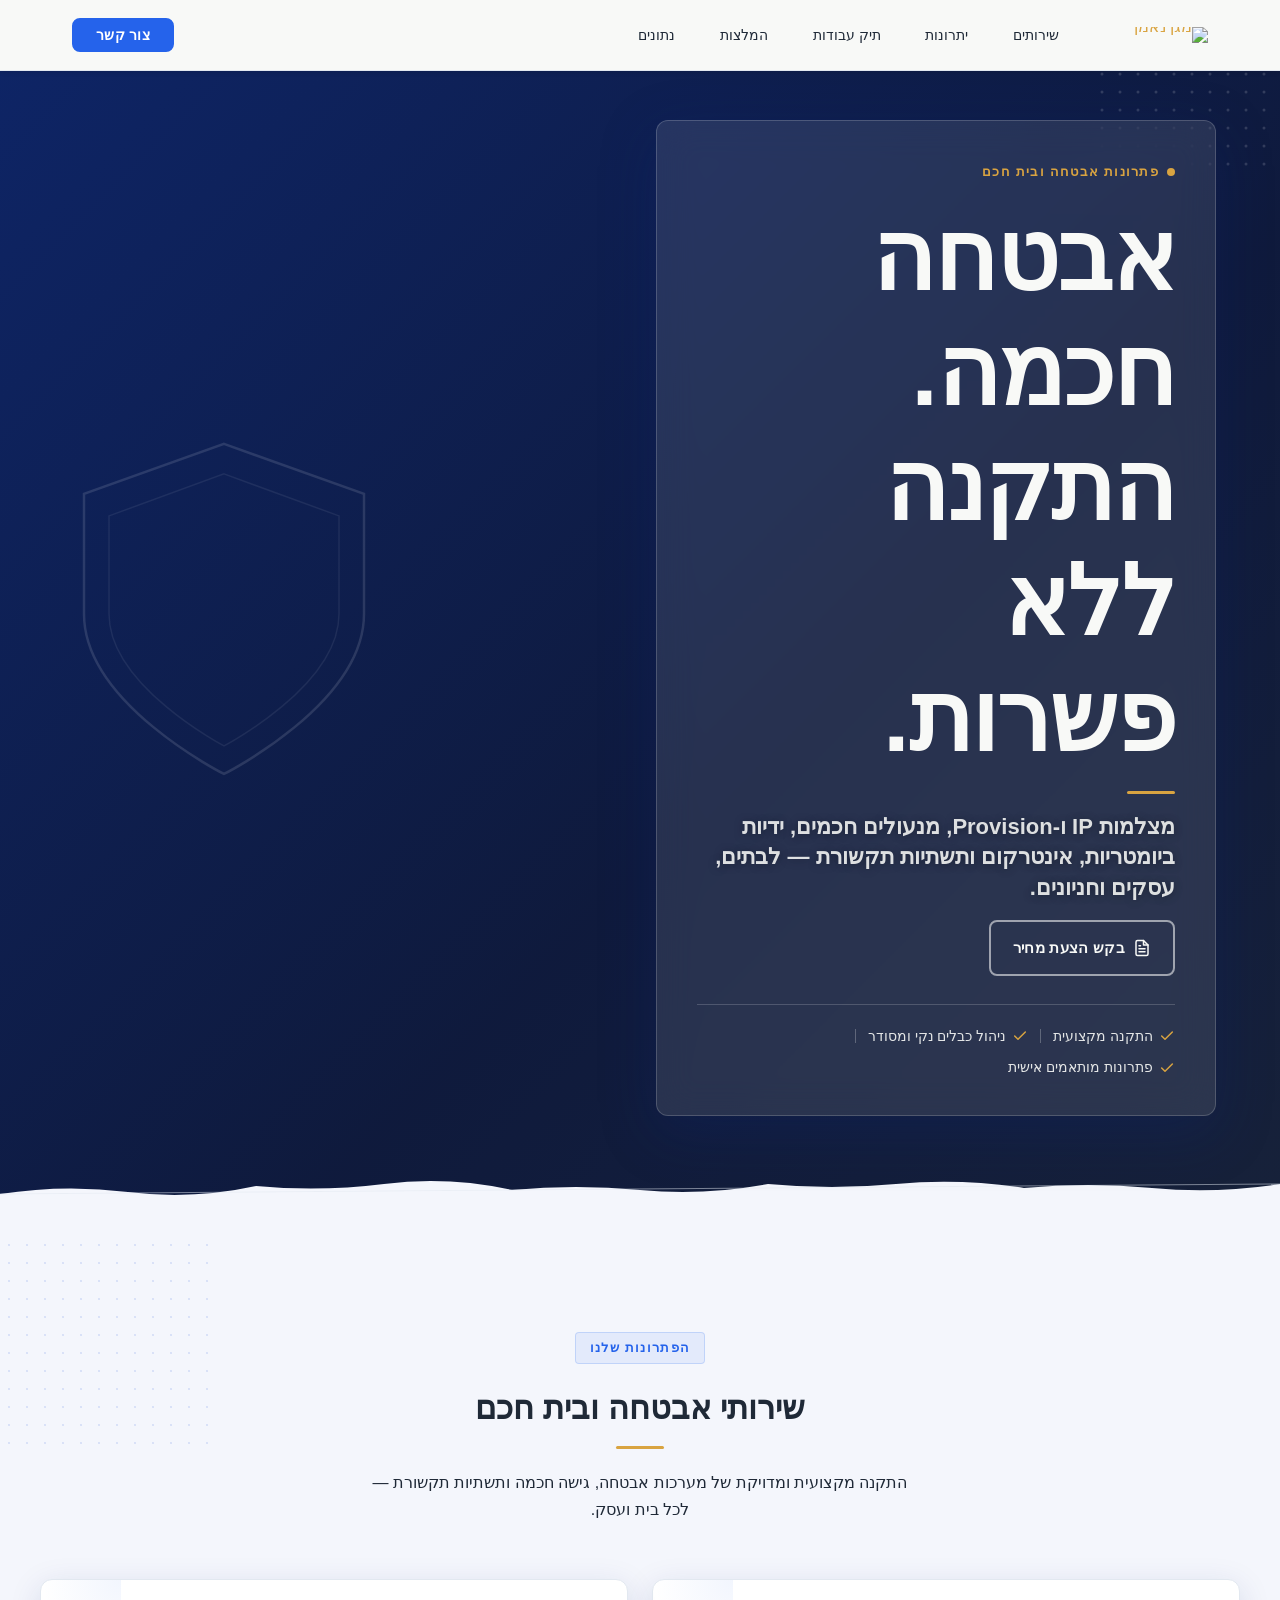
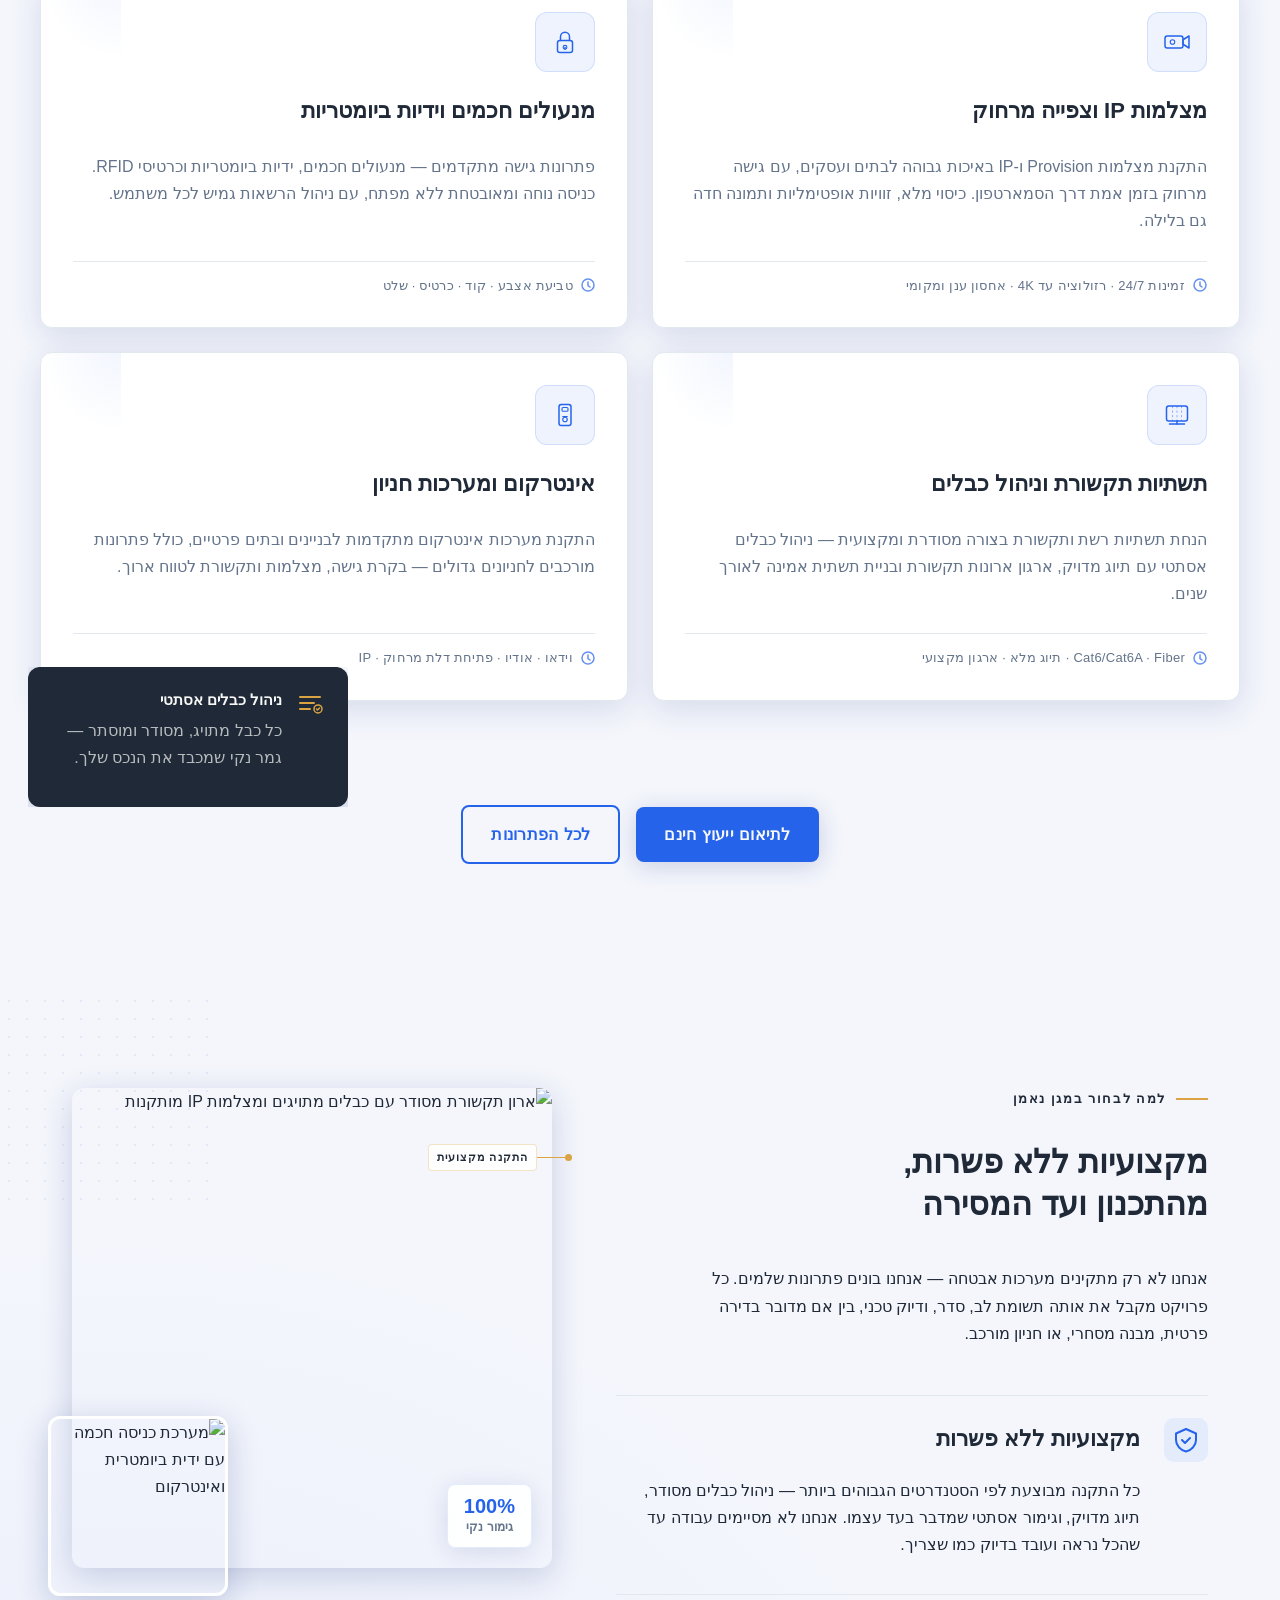
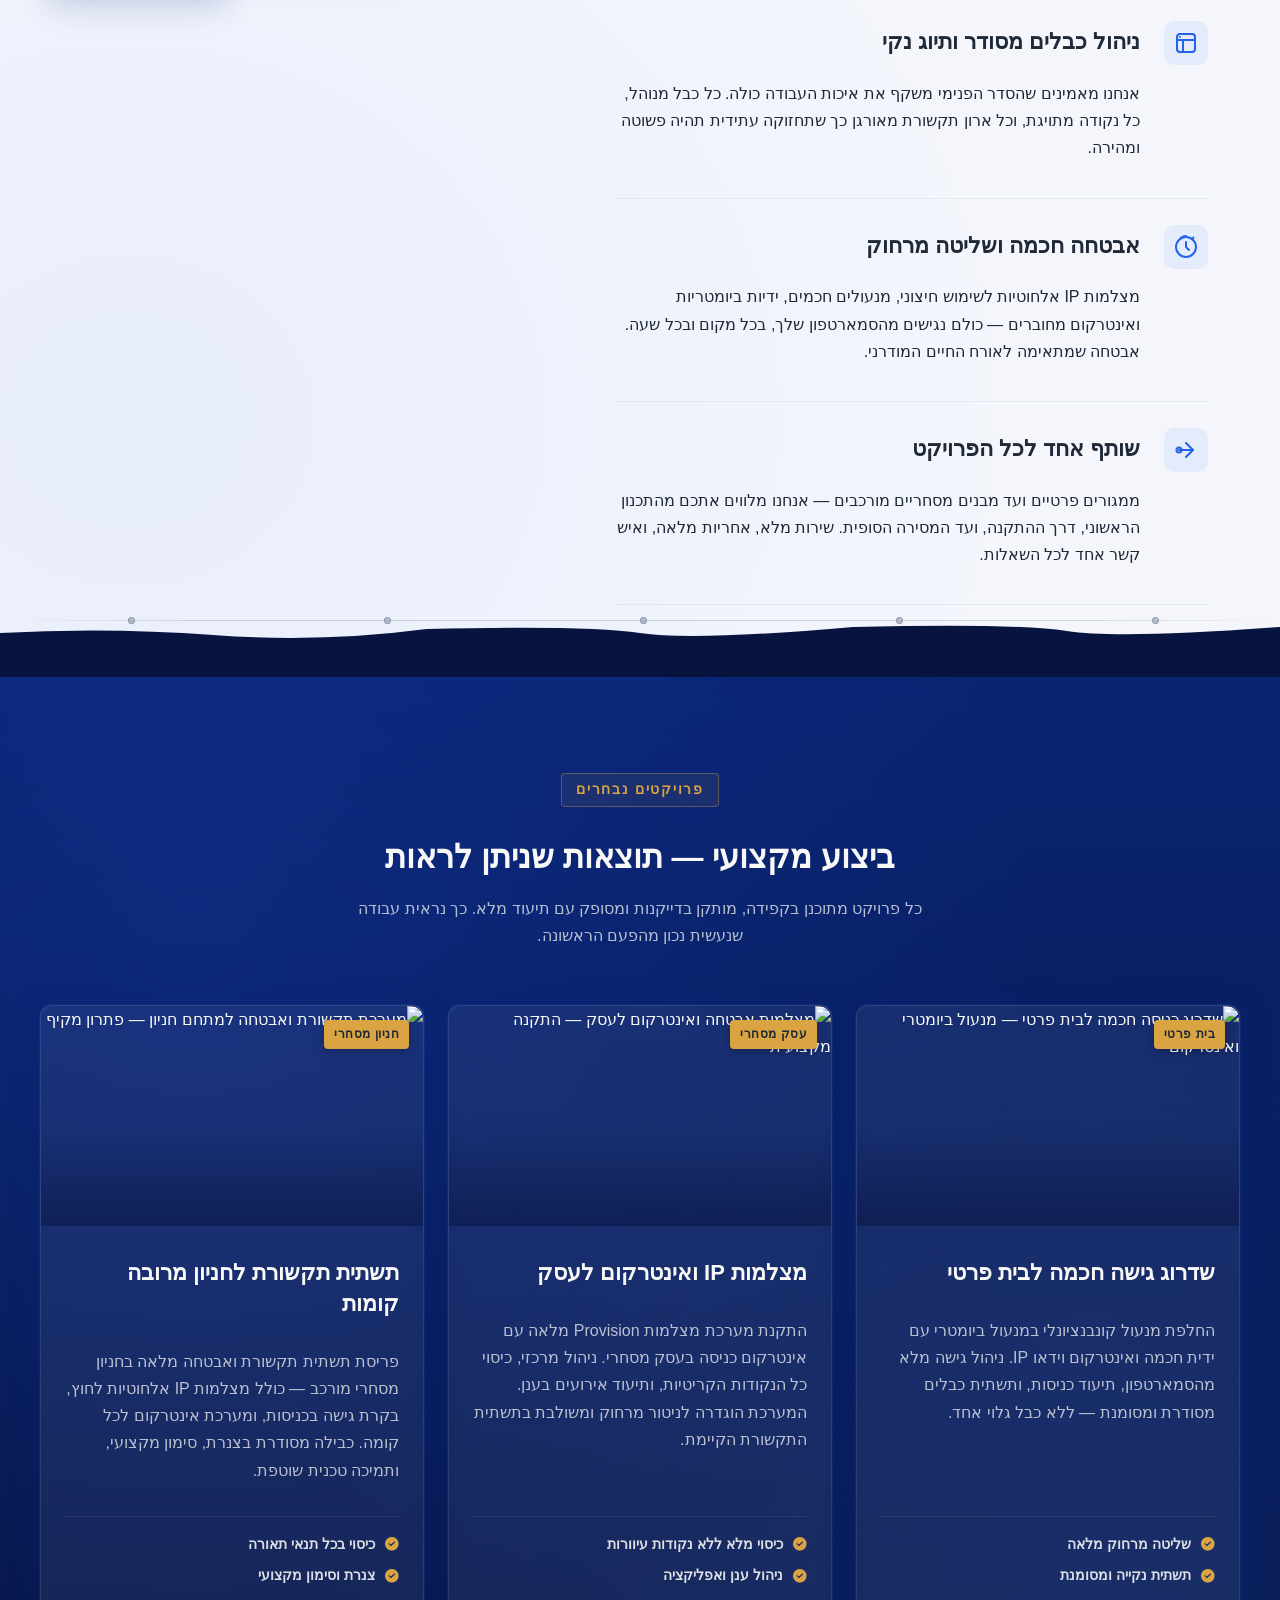
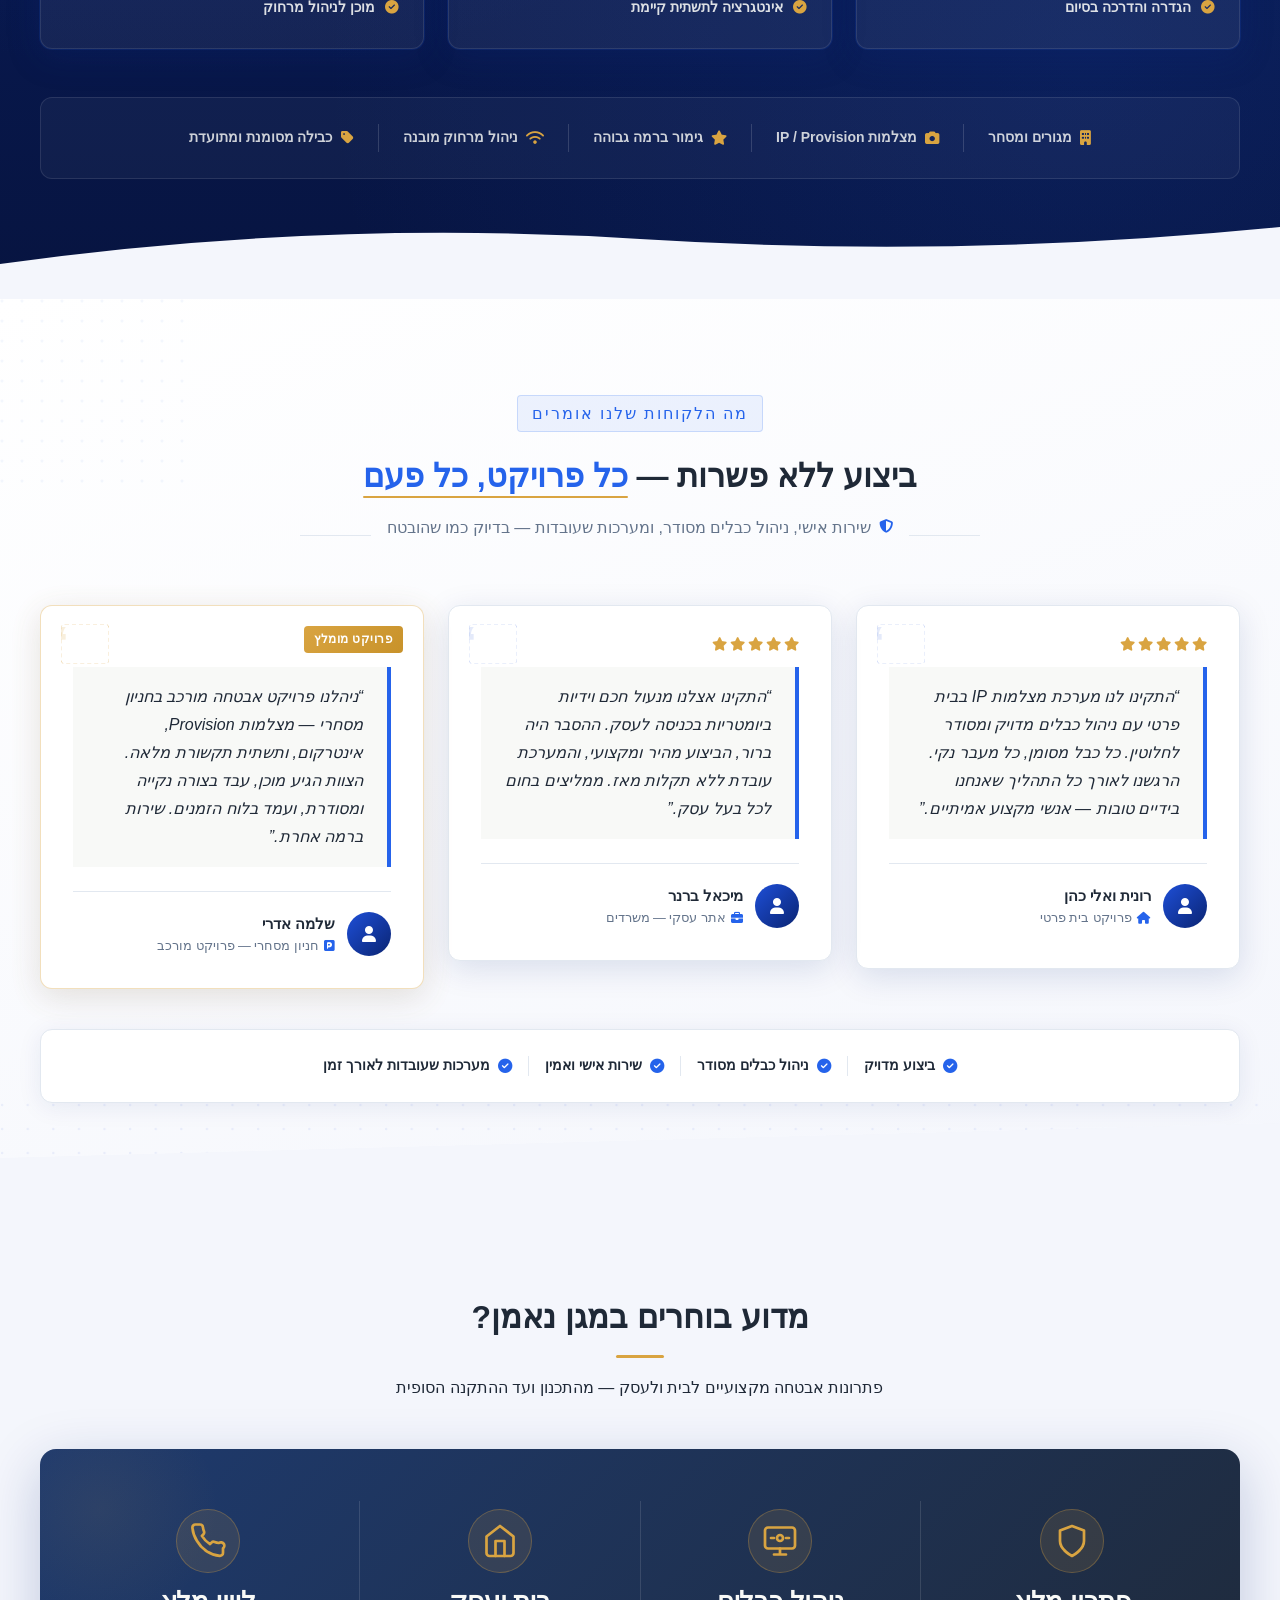
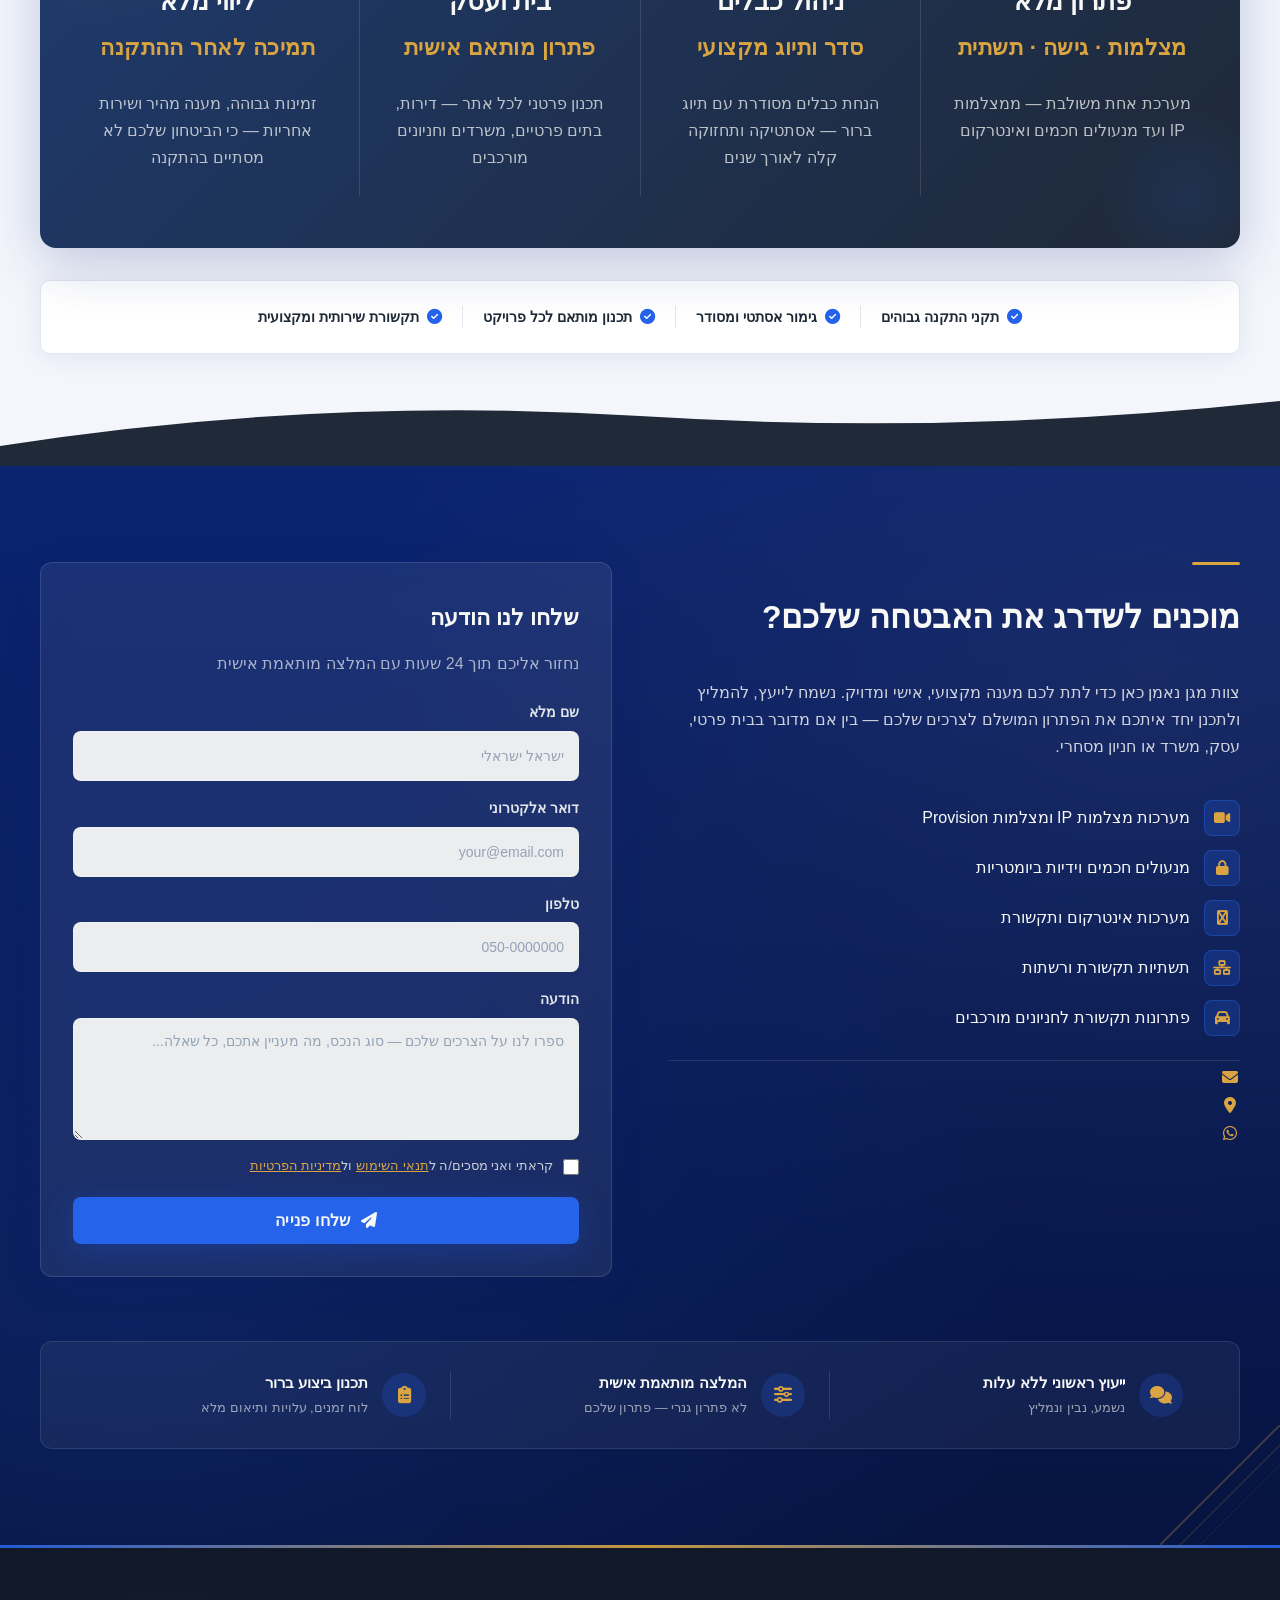
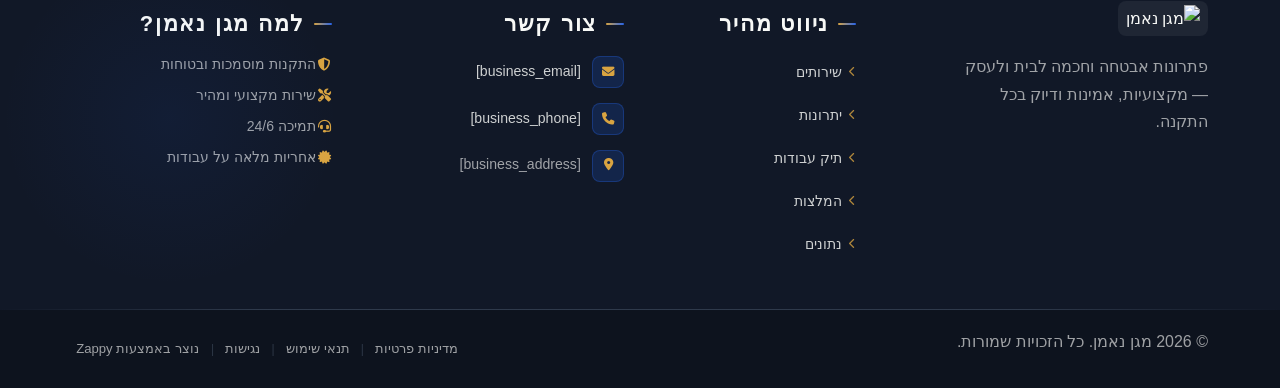
==== commit 29ef59a7: "Background sync: Progressive GitHub Sync" ====
--- a/public/index.html
+++ b/public/index.html
@@ -1 +1 @@
-<!doctype html><html dir="rtl" lang="he"><head><meta charset="UTF-8"><meta content="width=device-width,initial-scale=1" name="viewport"><meta content="index, follow" name="robots"><title>solar security cameras wireless outdoor — מגן נאמן</title><meta content="Magen Ne&#39;eman (מגן נאמן) is an Israeli security and smart protection company offering high-standard installation of IP camera systems, Provision cameras, smart " name="description"><meta content="solar security cameras wireless outdoor, best battery powered security camera, server rack cabinet for home, server racks for sale" name="keywords"><link href="/assets/favicon.ico" rel="icon" type="image/x-icon"><link href="/assets/favicon-16x16.png" rel="icon" type="image/png" sizes="16x16"><link href="/assets/favicon-32x32.png" rel="icon" type="image/png" sizes="32x32"><link href="/assets/favicon-48x48.png" rel="icon" type="image/png" sizes="48x48"><link href="/assets/favicon-192x192.png" rel="icon" type="image/png" sizes="192x192"><link href="/assets/favicon-512x512.png" rel="icon" type="image/png" sizes="512x512"><link href="/assets/apple-touch-icon.png" rel="apple-touch-icon"><script>!function(){"use strict";var t="dbd2f366-e62e-4620-8531-f2699ee261d9",e="https://api.zappy5.com/api/analytics/track",a=18e5,n=2592e6,o=!0,i=!0,r=!0;var s=function(){var e="zappy_visitor_"+t,a=null;try{if(a=localStorage.getItem(e)){var o=JSON.parse(a),i=Date.now();if(i-o.created<n)return o.lastSeen=i,localStorage.setItem(e,JSON.stringify(o)),o.id}}catch(t){console.warn("Zappy Analytics: LocalStorage not available")}var r="zv_"+Date.now()+"_"+Math.random().toString(36).substr(2,9);try{localStorage.setItem(e,JSON.stringify({id:r,created:Date.now(),lastSeen:Date.now()}))}catch(t){}return r}(),c=function(){var e="zappy_session_"+t,n=null;try{if(n=sessionStorage.getItem(e)){var o=JSON.parse(n),i=Date.now();if(i-o.timestamp<a)return o.timestamp=i,sessionStorage.setItem(e,JSON.stringify(o)),o.id}}catch(t){console.warn("Zappy Analytics: SessionStorage not available")}var r="zs_"+Date.now()+"_"+Math.random().toString(36).substr(2,9);try{sessionStorage.setItem(e,JSON.stringify({id:r,timestamp:Date.now()}))}catch(t){}return r}();function l(a,n){n=n||{};var o={website_id:t,event_type:a,page_path:window.location.pathname,referrer:document.referrer||"direct",visitor_id:s,session_id:c,metadata:n};if(navigator.sendBeacon){var i=new Blob([JSON.stringify(o)],{type:"application/json"});navigator.sendBeacon(e,i)}else fetch(e,{method:"POST",headers:{"Content-Type":"application/json"},body:JSON.stringify(o),keepalive:!0}).catch(function(t){console.warn("Zappy Analytics: Failed to track event",t)})}o&&l("pageview",{title:document.title,url:window.location.href}),i&&document.addEventListener("click",function(t){var e=t.target;if("BUTTON"===e.tagName||e.closest("button")){var a="BUTTON"===e.tagName?e:e.closest("button");l("click",{element:"button",text:a.textContent.trim().substring(0,100),id:a.id||null,class:a.className||null})}else if("A"===e.tagName||e.closest("a")){var n="A"===e.tagName?e:e.closest("a");l("navigation",{element:"link",text:n.textContent.trim().substring(0,100),href:n.href,external:n.hostname!==window.location.hostname})}},!0),r&&document.addEventListener("submit",function(t){var e=t.target;l("form_submit",{form_id:e.id||null,form_name:e.name||null,form_action:e.action||null,form_method:e.method||"GET"})},!0);var d=Date.now();window.addEventListener("beforeunload",function(){l("page_unload",{time_on_page:Math.floor((Date.now()-d)/1e3),page_path:window.location.pathname})}),window.zappyAnalytics={track:l,getVisitorId:function(){return s},getSessionId:function(){return c}}}()</script><meta content="solar security cameras wireless outdoor — מגן נאמן" property="og:title"><meta content="Magen Ne&#39;eman (מגן נאמן) is an Israeli security and smart protection company offering high-standard installation of IP camera systems, Provision cameras, smart " property="og:description"><meta content="summary_large_image" name="twitter:card"><meta content="solar security cameras wireless outdoor — מגן נאמן" name="twitter:title"><meta content="Magen Ne&#39;eman (מגן נאמן) is an Israeli security and smart protection company offering high-standard installation of IP camera systems, Provision cameras, smart " name="twitter:description"><meta content="website" property="og:type"><meta content="he_IL" property="og:locale"><link href="https://cdnjs.cloudflare.com/ajax/libs/font-awesome/6.4.0/css/all.min.css" rel="stylesheet"><link href="/assets/favicon.ico" rel="icon" type="image/x-icon"><link href="/assets/favicon-16x16.png" rel="icon" type="image/png" sizes="16x16"><link href="/assets/favicon-32x32.png" rel="icon" type="image/png" sizes="32x32"><link href="/assets/favicon-48x48.png" rel="icon" type="image/png" sizes="48x48"><link href="/assets/favicon-192x192.png" rel="icon" type="image/png" sizes="192x192"><link href="/assets/favicon-512x512.png" rel="icon" type="image/png" sizes="512x512"><link href="/assets/apple-touch-icon.png" rel="apple-touch-icon"><link href="https://cdn.jsdelivr.net/npm/vanilla-cookieconsent@3/dist/cookieconsent.css" rel="stylesheet"><script src="https://cdn.jsdelivr.net/npm/vanilla-cookieconsent@3/dist/cookieconsent.umd.js"></script><script src="https://cdn.jsdelivr.net/gh/mickidum/acc_toolbar/acctoolbar/acctoolbar.min.js"></script><link href="/styles.css" rel="stylesheet"><style id="zappy-dropdown-submenu-styles">#navMenu li:has(.sub-menu),.nav-menu li:has(.sub-menu),.navbar li:has(.sub-menu),nav li:has(.sub-menu){position:relative}#navMenu .sub-menu,.nav-menu .sub-menu,.navbar .sub-menu,nav .sub-menu{display:block!important;position:absolute!important;top:100%;left:0;min-width:220px;background:#fff;border-radius:8px;box-shadow:0 8px 25px rgba(0,0,0,.15);padding:8px 0;opacity:0;visibility:hidden;transform:translateY(10px);transition:all .3s ease;z-index:1000;list-style:none;pointer-events:none}#navMenu li:hover>.sub-menu,.nav-menu li:hover>.sub-menu,.navbar li:hover>.sub-menu,nav li:hover>.sub-menu{opacity:1!important;visibility:visible!important;transform:translateY(0)!important;pointer-events:auto!important}.sub-menu li{list-style:none;margin:0;padding:0}.sub-menu a{display:block!important;padding:10px 16px!important;color:var(--text-dark,#333)!important;font-weight:500;text-decoration:none;white-space:nowrap;transition:background-color .2s}.sub-menu .zappy-nav-child>a{padding-left:28px!important;font-size:.9em!important;opacity:.85!important}[dir=rtl] .sub-menu .zappy-nav-child>a,html[lang=ar] .sub-menu .zappy-nav-child>a,html[lang=he] .sub-menu .zappy-nav-child>a{padding-left:10px!important;padding-right:28px!important}.sub-menu .zappy-nav-parent>a{font-weight:600!important}.sub-menu a:hover{background-color:#f5f5f5}[dir=rtl] .nav-menu .sub-menu,[dir=rtl] .navbar .sub-menu,[dir=rtl] nav .sub-menu,html[lang=ar] .nav-menu .sub-menu,html[lang=ar] .navbar .sub-menu,html[lang=ar] nav .sub-menu,html[lang=he] .nav-menu .sub-menu,html[lang=he] .navbar .sub-menu,html[lang=he] nav .sub-menu{left:auto!important;right:0!important}.sub-menu:empty,.sub-menu:not(:has(li)):not(:has(> a)),.sub-menu:not(:has(li:not(.zappy-hidden-menu-item))):not(:has(> a)){display:none!important;opacity:0!important;visibility:hidden!important;pointer-events:none!important}li:has(.menu-group-title):hover>.sub-menu{opacity:1!important;visibility:visible!important;transform:translateY(0)!important;pointer-events:auto!important}#navMenu>li>.menu-group-title,.nav-menu>li>.menu-group-title{display:inline-block;padding:.5rem 1rem;cursor:default;user-select:none}@media (max-width:768px){#navMenu .sub-menu,.nav-menu .sub-menu,.navbar .sub-menu,nav .sub-menu{position:static!important;transform:none!important;box-shadow:none!important;background:0 0!important;max-height:0;overflow:hidden;opacity:0;visibility:hidden;transition:max-height .3s ease,opacity .3s ease;padding:0!important;border-radius:0!important}#navMenu .sub-menu.mobile-expanded,.nav-menu .sub-menu.mobile-expanded,.navbar .sub-menu.mobile-expanded{max-height:none!important;overflow-y:visible!important;opacity:1!important;visibility:visible!important;padding:8px 0 8px 16px!important}[dir=rtl] .sub-menu.mobile-expanded,html[lang=he] .sub-menu.mobile-expanded{padding:8px 16px 8px 0!important}#navMenu li:hover>.sub-menu,.nav-menu li:hover>.sub-menu,.navbar li:hover>.sub-menu,nav li:hover>.sub-menu{opacity:0;visibility:hidden;pointer-events:none}#navMenu li>.sub-menu.mobile-expanded,.nav-menu li>.sub-menu.mobile-expanded,.navbar li>.sub-menu.mobile-expanded,nav li>.sub-menu.mobile-expanded{opacity:1!important;visibility:visible!important;pointer-events:auto!important}#navMenu li:has(.sub-menu),.nav-menu li:has(.sub-menu),.navbar li:has(.sub-menu),nav li:has(.sub-menu){display:flex!important;flex-wrap:wrap!important;align-items:center!important;position:relative!important;min-height:44px!important}#navMenu li:has(.sub-menu)>a,.nav-menu li:has(.sub-menu)>a,.navbar li:has(.sub-menu)>a,nav li:has(.sub-menu)>a{flex:1!important;min-width:0!important}#navMenu li:has(.sub-menu)>.menu-group-title,.nav-menu li:has(.sub-menu)>.menu-group-title,.navbar li:has(.sub-menu)>.menu-group-title,nav li:has(.sub-menu)>.menu-group-title{flex:1!important;min-width:0!important;padding:0!important;line-height:inherit!important}#navMenu li:has(.sub-menu)>.sub-menu,.nav-menu li:has(.sub-menu)>.sub-menu,.navbar li:has(.sub-menu)>.sub-menu,nav li:has(.sub-menu)>.sub-menu{flex-basis:100%!important;width:100%!important}#navMenu li:has(.sub-menu)>a [class*=arrow],#navMenu li:has(.sub-menu)>a [class*=chevron],.nav-menu li:has(.sub-menu)>a .fa-angle-down,.nav-menu li:has(.sub-menu)>a .fa-chevron-down,.nav-menu li:has(.sub-menu)>a [class*=arrow],.nav-menu li:has(.sub-menu)>a [class*=chevron],nav li:has(.sub-menu)>a [class*=arrow],nav li:has(.sub-menu)>a [class*=chevron]{display:none!important;visibility:hidden!important}.mobile-submenu-toggle{display:flex!important;align-items:center!important;justify-content:center!important;width:44px!important;height:auto!important;background:0 0!important;border:none!important;cursor:pointer!important;color:var(--text-dark)!important;position:static!important;flex-shrink:0!important;align-self:stretch!important;z-index:2!important;padding:0!important;margin:0!important}.mobile-submenu-toggle::after{content:''!important;width:0!important;height:0!important;border-left:6px solid transparent!important;border-right:6px solid transparent!important;border-top:7px solid currentColor!important;transition:transform .3s ease!important}.mobile-submenu-toggle.expanded::after{transform:rotate(180deg)!important}.sub-menu a{padding:10px 0!important;display:block!important;color:var(--text-dark)!important;white-space:normal!important}.sub-menu .zappy-nav-child>a{padding-left:28px!important;font-size:.9em!important;opacity:.85!important}[dir=rtl] .sub-menu .zappy-nav-child>a,html[lang=ar] .sub-menu .zappy-nav-child>a,html[lang=he] .sub-menu .zappy-nav-child>a{padding-left:0!important;padding-right:28px!important}.sub-menu .zappy-nav-parent>a{font-weight:600!important}#navMenu.active,.nav-menu.active{max-width:100vw!important;overflow-x:hidden!important;box-sizing:border-box!important}.navbar .sub-menu li a,.zappy-products-dropdown .sub-menu a,nav.navbar .sub-menu li a{color:var(--text-dark)!important}}@media (min-width:769px){.mobile-submenu-toggle{display:none!important}}</style><style id="zappy-widget-visibility">html[dir=rtl] .whatsapp-float{right:20px!important;left:auto!important}html:not([dir]) .whatsapp-float,html[dir=ltr] .whatsapp-float{left:20px!important;right:auto!important}html[dir=rtl] #mic-access-tool-general-button,html[dir=rtl] #mic-init-access-tool #mic-access-tool-general-button,html[dir=rtl] #mic-init-access-tool .mic-access-tool-general-button,html[dir=rtl] ._access-icon,html[dir=rtl] .mic-access-tool-general-button{left:20px!important;right:auto!important}html:not([dir]) #mic-access-tool-general-button,html:not([dir]) #mic-init-access-tool #mic-access-tool-general-button,html:not([dir]) #mic-init-access-tool .mic-access-tool-general-button,html:not([dir]) ._access-icon,html:not([dir]) .mic-access-tool-general-button,html[dir=ltr] #mic-access-tool-general-button,html[dir=ltr] #mic-init-access-tool #mic-access-tool-general-button,html[dir=ltr] #mic-init-access-tool .mic-access-tool-general-button,html[dir=ltr] ._access-icon,html[dir=ltr] .mic-access-tool-general-button{right:20px!important;left:auto!important}@media (max-width:768px){.whatsapp-float{display:flex!important}}@media (min-width:769px){.whatsapp-float{display:flex!important}}@media (max-width:768px){#mic-access-tool-general-button,#mic-init-access-tool #mic-access-tool-general-button,#mic-init-access-tool .mic-access-tool-general-button,._access-icon,.mic-access-tool-general-button{display:flex!important;visibility:visible!important;opacity:1!important;pointer-events:auto!important}#mic-access-tool-box.opened-mic-access-tool,#mic-init-access-tool #mic-access-tool-box.opened-mic-access-tool,.mic-access-tool-box.opened-mic-access-tool{visibility:visible!important;opacity:1!important;pointer-events:auto!important}}@media (min-width:769px){#mic-access-tool-general-button,#mic-init-access-tool #mic-access-tool-general-button,#mic-init-access-tool .mic-access-tool-general-button,._access-icon,.mic-access-tool-general-button{display:flex!important;visibility:visible!important;opacity:1!important;pointer-events:auto!important}#mic-access-tool-box.opened-mic-access-tool,#mic-init-access-tool #mic-access-tool-box.opened-mic-access-tool,.mic-access-tool-box.opened-mic-access-tool{visibility:visible!important;opacity:1!important;pointer-events:auto!important}}</style></head><body><nav class="navbar" dir="rtl"><button class="mobile-toggle" aria-label="Menu" id="mobileToggle"><svg viewBox="0 0 24 24" height="24" width="24" fill="none" class="hamburger-icon"><path d="M3 12h18M3 6h18M3 18h18" stroke="currentColor" stroke-width="2" stroke-linecap="round"></path></svg> <svg viewBox="0 0 24 24" height="24" width="24" fill="none" style="display:none" class="close-icon"><path d="M18 6L6 18M6 6l12 12" stroke="currentColor" stroke-width="2" stroke-linecap="round"></path></svg></button> <button class="phone-header-btn" aria-label="Call" data-phone=""><svg viewBox="0 0 24 24" height="20" width="20" fill="currentColor"><path d="M22 16.92v3a2 2 0 0 1-2.18 2 19.79 19.79 0 0 1-8.63-3.07 19.5 19.5 0 0 1-6-6 19.79 19.79 0 0 1-3.07-8.67A2 2 0 0 1 4.11 2h3a2 2 0 0 1 2 1.72 12.84 12.84 0 0 0 .7 2.81 2 2 0 0 1-.45 2.11L8.09 9.91a16 16 0 0 0 6 6l1.27-1.27a2 2 0 0 1 2.11-.45 12.84 12.84 0 0 0 2.81.7A2 2 0 0 1 22 16.92z"></path></svg></button><div class="nav-container"><div class="nav-right-group"><div class="nav-brand"><a href="/" class="logo-link"><img alt="מגן נאמן" src="/assets/site-----image-1.webp" class="logo"></a></div><ul class="nav-menu" id="navMenu"><li><a href="#services">שירותים</a></li><li><a href="#benefits">יתרונות</a></li><li><a href="#showcase">תיק עבודות</a></li><li><a href="#testimonials">המלצות</a></li><li><a href="#stats">נתונים</a></li></ul></div><div class="nav-cta-container"><a href="#contact" class="nav-cta-btn">צור קשר</a></div></div></nav><script>window.addEventListener("load",function(){const e=document.querySelector(".navbar, nav, header");if(!e)return void console.log("[Navbar] Navbar element not found");let t=document.getElementById("mobileToggle")||document.querySelector(".mobile-toggle")||document.querySelector(".hamburger")||document.querySelector(".hamburger-menu")||document.querySelector(".menu-toggle")||document.querySelector(".burger-menu")||document.querySelector('[aria-label="Menu"]')||document.querySelector('[aria-label="תפריט"]');const o=document.querySelector(".phone-header-btn"),n=window.getComputedStyle(e);let r=n.backgroundColor;if(console.log("[Navbar] Initial navbar background:",r),"transparent"===r||"rgba(0, 0, 0, 0)"===r||r.startsWith("rgba")&&r.includes(", 0)")){const e=n.backgroundImage;if(e&&"none"!==e)console.log("[Navbar] Navbar has background image/gradient, using dark text"),r="rgb(240, 240, 240)";else{const e=window.getComputedStyle(document.body).backgroundColor;console.log("[Navbar] Navbar transparent, using body background:",e),r=e}}const a=r.match(/\d+/g);if(a&&a.length>=3){const e=(.299*parseInt(a[0])+.587*parseInt(a[1])+.114*parseInt(a[2]))/255;console.log("[Navbar] Mobile button colors preserved from Claude CSS (luminance:",e.toFixed(2)+")");const n=document.createElement("style");n.id="zappy-mobile-nav-fix";document.documentElement.lang;document.documentElement.dir,n.textContent='\n        /* Hide mobile buttons on desktop, show only on mobile */\n        @media (min-width: 769px) {\n          .mobile-toggle,\n          .phone-header-btn {\n            display: none !important;\n          }\n        }\n        \n        /* Show and position mobile buttons correctly on mobile */\n        @media (max-width: 768px) {\n          .mobile-toggle,\n          .phone-header-btn {\n            position: absolute !important;\n            top: 0 !important;\n            bottom: 0 !important;\n            margin-top: auto !important;\n            margin-bottom: auto !important;\n            z-index: 1001 !important;\n            display: flex !important;\n            align-items: center !important;\n            justify-content: center !important;\n            width: 36px !important;\n            height: 36px !important;\n            border-radius: 50% !important;\n            border: none !important;\n            cursor: pointer !important;\n            padding: 6px !important;\n            background: none !important;\n            color: var(--nav-text, var(--text-dark)) !important;\n            touch-action: manipulation !important;\n            -webkit-tap-highlight-color: transparent !important;\n          }\n          \n          /* LTR positioning (default): hamburger LEFT, phone RIGHT */\n          html:not([dir="rtl"]):not([lang="he"]):not([lang="ar"]) .mobile-toggle,\n          html[dir="ltr"] .mobile-toggle {\n            left: 12px !important;\n            right: auto !important;\n          }\n          html:not([dir="rtl"]):not([lang="he"]):not([lang="ar"]) .phone-header-btn,\n          html[dir="ltr"] .phone-header-btn {\n            right: 12px !important;\n            left: auto !important;\n          }\n          \n          /* RTL positioning: hamburger RIGHT, phone LEFT */\n          html[dir="rtl"] .mobile-toggle,\n          html[lang="he"] .mobile-toggle,\n          html[lang="ar"] .mobile-toggle {\n            right: 12px !important;\n            left: auto !important;\n          }\n          html[dir="rtl"] .phone-header-btn,\n          html[lang="he"] .phone-header-btn,\n          html[lang="ar"] .phone-header-btn {\n            left: 12px !important;\n            right: auto !important;\n          }\n          \n          /* CRITICAL: Ensure nav-container has min-height on mobile */\n          /* All children are positioned absolutely/fixed on mobile, so height:auto collapses to 0 */\n          .nav-container {\n            min-height: 70px !important;\n            position: relative !important;\n          }\n          \n          /* Ensure SVG icons are properly sized and inherit color */\n          .mobile-toggle svg,\n          .phone-header-btn svg {\n            width: 24px !important;\n            height: 24px !important;\n            /* Don\'t force display - let JavaScript control hamburger/close toggle */\n          }\n          \n          /* Reset nav-cta-container on mobile - remove desktop box-shadow/padding */\n          /* that creates a visible ghost box when CTA button is hidden */\n          .nav-cta-container {\n            box-shadow: none !important;\n            padding: 0 !important;\n          }\n          \n          /* Hide nav-cta-container entirely on mobile when there\'s no lang-switcher */\n          /* (only the CTA button is inside, and it\'s hidden on mobile) */\n          .nav-cta-container:not(:has(.lang-switcher)) {\n            display: none !important;\n          }\n          \n          /* CRITICAL: Prevent hero image fade gradient from bleeding over headline text */\n          /* The .image-fade-gradient has bottom: -30px (extends below parent) */\n          /* On mobile stacked layout, this overlaps the h1 text below the image */\n          .hero-image-column {\n            overflow: hidden !important;\n          }\n          .image-fade-gradient {\n            bottom: 0 !important;\n          }\n          \n          /* Hide desktop language switcher on mobile - hamburger menu handles it */\n          /* High specificity to override stored CSS */\n          .lang-switcher,\n          .nav-cta-container .lang-switcher,\n          .nav-container .lang-switcher,\n          .navbar .lang-switcher,\n          .navbar .nav-cta-container .lang-switcher {\n            display: none !important;\n          }\n        }\n      ';const r=document.getElementById("zappy-mobile-nav-fix");r&&r.remove(),document.head.appendChild(n),console.log("[Navbar] Critical CSS injected for mobile nav positioning");const i=window.innerWidth<=768;if(t){const e=t.querySelector(".hamburger-icon"),o=t.querySelector(".close-icon");e&&(e.style.setProperty("width","24px","important"),e.style.setProperty("height","24px","important"),e.style.setProperty("display","block","important")),o&&(o.style.setProperty("width","24px","important"),o.style.setProperty("height","24px","important"),o.style.setProperty("display","none","important")),i?(t.style.setProperty("position","absolute","important"),t.style.setProperty("top","0","important"),t.style.setProperty("bottom","0","important"),t.style.setProperty("margin-top","auto","important"),t.style.setProperty("margin-bottom","auto","important"),t.style.setProperty("z-index","1001","important"),t.style.removeProperty("left"),t.style.removeProperty("right"),console.log("[Navbar] Mobile toggle positioning applied (mobile viewport)")):(t.style.removeProperty("position"),t.style.removeProperty("top"),t.style.removeProperty("transform"),t.style.removeProperty("z-index"),t.style.removeProperty("left"),t.style.removeProperty("right"),console.log("[Navbar] Desktop viewport - cleared mobile toggle inline positioning"))}if(o){const e=o.querySelector("svg");e&&(e.style.width="24px",e.style.height="24px",e.setAttribute("width","24"),e.setAttribute("height","24")),i?(o.style.setProperty("position","absolute","important"),o.style.setProperty("top","0","important"),o.style.setProperty("bottom","0","important"),o.style.setProperty("margin-top","auto","important"),o.style.setProperty("margin-bottom","auto","important"),o.style.setProperty("z-index","1001","important"),o.style.removeProperty("left"),o.style.removeProperty("right"),console.log("[Navbar] Phone button positioning applied (mobile viewport)")):(o.style.removeProperty("position"),o.style.removeProperty("top"),o.style.removeProperty("transform"),o.style.removeProperty("z-index"),o.style.removeProperty("left"),o.style.removeProperty("right"),console.log("[Navbar] Desktop viewport - cleared phone button inline positioning"))}}else console.log("[Navbar] Could not parse background color:",r);t=document.getElementById("mobileToggle")||document.querySelector(".mobile-toggle")||document.querySelector(".hamburger")||document.querySelector(".hamburger-menu")||document.querySelector(".menu-toggle")||document.querySelector(".burger-menu")||document.querySelector('[aria-label="Menu"]')||document.querySelector('[aria-label="תפריט"]');const i=document.getElementById("navMenu")||document.querySelector(".nav-menu")||document.querySelector(".nav-links")||document.querySelector("nav ul:not(.submenu)");if(!t||!i)return void console.log("[Navbar] Mobile toggle or menu not found:",{toggle:!!t,menu:!!i});i.id||(i.id="navMenu"),console.log("[Navbar] Initializing mobile menu...");const l=t.cloneNode(!0);t.parentNode.replaceChild(l,t);var s=0;function p(e){var t=Date.now();t-s<300||(s=t,function(e){e.preventDefault(),e.stopPropagation();const t=l.querySelector(".hamburger-icon"),o=l.querySelector(".close-icon");i.classList.contains("active")?(i.classList.remove("active"),t&&t.style.setProperty("display","block","important"),o&&o.style.setProperty("display","none","important"),document.body.style.overflow="",console.log("[Navbar] Menu closed")):(i.classList.add("active"),t&&t.style.setProperty("display","none","important"),o&&o.style.setProperty("display","block","important"),document.body.style.overflow="hidden",console.log("[Navbar] Menu opened"))}(e))}l.addEventListener("click",p),l.addEventListener("touchend",p),i.querySelectorAll("a").forEach(function(e){e.addEventListener("click",function(){if("#"===this.getAttribute("href"))return;const e=l.querySelector(".hamburger-icon"),t=l.querySelector(".close-icon");i.classList.remove("active"),e&&e.style.setProperty("display","block","important"),t&&t.style.setProperty("display","none","important"),document.body.style.overflow="",console.log("[Navbar] Menu closed (link clicked)")})});var c=i.querySelectorAll(".dropdown-toggle");c.forEach(function(e){e.addEventListener("click",function(e){e.preventDefault(),e.stopPropagation();var t=this.closest(".nav-dropdown");t&&(t.parentNode.querySelectorAll(".nav-dropdown.open").forEach(function(e){e!==t&&e.classList.remove("open")}),t.classList.toggle("open"),console.log("[Navbar] Dropdown toggled:",t.classList.contains("open")?"open":"closed"))})}),document.addEventListener("click",function(e){e.target.closest(".nav-dropdown")||document.querySelectorAll(".nav-dropdown.open").forEach(function(e){e.classList.remove("open")})}),console.log("[Navbar] Dropdown handlers initialized for "+c.length+" dropdowns"),o&&o.addEventListener("click",function(){const e=document.querySelectorAll('a[href^="tel:"]'),t=e.length>0?e[0].getAttribute("href").replace("tel:",""):"[business_phone]";window.location.href="tel:"+t,console.log("[Navbar] Phone button clicked")}),console.log("[Navbar] Mobile menu initialized successfully")})</script><main><section class="index-hero-section" data-band-index="0" data-layout-spec="בית-hero" dir="rtl" data-hero-type="fullscreen-scrim"><div class="index-hero-bg"><img alt="התקנת מצלמות IP ומנעולים חכמים בבית מגורים מודרני — מגן נאמן" src="/assets/site-index-hero-image-1.webp" data-context="Bright, professional Israeli smart home security installation scene: a modern clean residential entrance hallway with a sleek IP camera mounted on the wall, a biometric smart lock on the door, and neat cable management with labeled wires. The space is well-lit, contemporary, and conveys precision craftsmanship. Warm white walls, subtle tech details, professional installation quality." data-placeholder="index-hero-image-1" height="700" width="1200" data-hero-bg="true"></div><div class="index-hero-scrim" aria-hidden="true"></div><div class="index-hero-shield-watermark" aria-hidden="true"><svg viewBox="0 0 320 360" aria-hidden="true" height="360" width="320" fill="none" xmlns="http://www.w3.org/2000/svg" data-no-icon-edit="true"><path d="M160 10 L300 60 L300 180 C300 270 160 340 160 340 C160 340 20 270 20 180 L20 60 Z" stroke="white" stroke-width="2.5" fill="none" opacity="0.12"></path><path d="M160 40 L275 82 L275 180 C275 252 160 312 160 312 C160 312 45 252 45 180 L45 82 Z" stroke="white" stroke-width="1.5" fill="none" opacity="0.07"></path></svg></div><div class="index-hero-dotgrid" aria-hidden="true"><svg viewBox="0 0 180 180" aria-hidden="true" height="180" width="180" xmlns="http://www.w3.org/2000/svg" data-no-icon-edit="true"><defs><pattern height="18" id="heroDotsPattern" patternUnits="userSpaceOnUse" width="18" x="0" y="0"><circle cx="2" cy="2" r="1.5" fill="white" opacity="0.25"></circle></pattern></defs><rect height="180" width="180" fill="url(#heroDotsPattern)"></rect></svg></div><div class="index-hero-container"><div class="index-hero-card"><div class="index-hero-label"><span class="index-hero-label-dot" aria-hidden="true"></span> <span>פתרונות אבטחה ובית חכם</span></div><h1 class="index-hero-h1">אבטחה חכמה.<br>התקנה ללא פשרות.</h1><div class="index-hero-amber-rule" aria-hidden="true"></div><h3 class="index-hero-subtitle">מצלמות IP ו-Provision, מנעולים חכמים, ידיות ביומטריות, אינטרקום ותשתיות תקשורת — לבתים, עסקים וחניונים.</h3><div class="index-hero-ctas"><a href="#contact" class="index-hero-btn-quote"><svg viewBox="0 0 24 24" aria-hidden="true" height="18" width="18" fill="none" data-element-type="icon" data-icon-type="svg" stroke="currentColor" stroke-linecap="round" stroke-linejoin="round" stroke-width="2"><path d="M14 2H6a2 2 0 0 0-2 2v16a2 2 0 0 0 2 2h12a2 2 0 0 0 2-2V8z"></path><polyline points="14 2 14 8 20 8"></polyline><line x1="16" x2="8" y1="13" y2="13"></line><line x1="16" x2="8" y1="17" y2="17"></line><polyline points="10 9 9 9 8 9"></polyline></svg> <span>בקש הצעת מחיר</span></a></div><div class="index-hero-trust-strip"><div class="index-hero-trust-rule" aria-hidden="true"></div><div class="index-hero-trust-items"><div class="index-hero-trust-item"><svg viewBox="0 0 24 24" aria-hidden="true" height="16" width="16" fill="none" data-element-type="icon" data-icon-type="svg" stroke="currentColor" stroke-linecap="round" stroke-linejoin="round" stroke-width="2.2"><polyline points="20 6 9 17 4 12"></polyline></svg> <span>התקנה מקצועית</span></div><div class="index-hero-trust-sep" aria-hidden="true"></div><div class="index-hero-trust-item"><svg viewBox="0 0 24 24" aria-hidden="true" height="16" width="16" fill="none" data-element-type="icon" data-icon-type="svg" stroke="currentColor" stroke-linecap="round" stroke-linejoin="round" stroke-width="2.2"><polyline points="20 6 9 17 4 12"></polyline></svg> <span>ניהול כבלים נקי ומסודר</span></div><div class="index-hero-trust-sep" aria-hidden="true"></div><div class="index-hero-trust-item"><svg viewBox="0 0 24 24" aria-hidden="true" height="16" width="16" fill="none" data-element-type="icon" data-icon-type="svg" stroke="currentColor" stroke-linecap="round" stroke-linejoin="round" stroke-width="2.2"><polyline points="20 6 9 17 4 12"></polyline></svg> <span>פתרונות מותאמים אישית</span></div></div></div></div></div><div class="index-hero-divider-wrapper"><svg viewBox="0 0 1200 80" aria-hidden="true" xmlns="http://www.w3.org/2000/svg" data-no-icon-edit="true" preserveAspectRatio="none"><path d="M0,80 L0,38 Q60,28 120,36 T240,30 Q300,36 360,28 T480,34 Q540,28 600,34 T720,28 Q780,34 840,28 T960,32 Q1020,26 1080,32 T1200,28 L1200,80 Z" fill="#F4F6FC"></path><line x1="0" x2="1200" y1="38" y2="28" opacity="0.5" stroke="#E2E8F0" stroke-width="1"></line></svg></div></section><section class="index-services-section" data-band-index="1" data-layout-spec="בית-services" dir="rtl" id="services"><div class="iss-dot-grid" aria-hidden="true"></div><div class="iss-container"><div class="iss-header"><span class="iss-eyebrow">הפתרונות שלנו</span><h2 class="iss-title">שירותי אבטחה ובית חכם</h2><div class="iss-title-accent" aria-hidden="true"></div><p class="iss-subtitle">התקנה מקצועית ומדויקת של מערכות אבטחה, גישה חכמה ותשתיות תקשורת — לכל בית ועסק.</p></div><div class="iss-grid-wrapper"><div class="iss-grid"><article class="iss-card"><div class="iss-card-icon-wrap"><svg viewBox="0 0 40 40" aria-hidden="true" height="40" width="40" fill="none" data-element-type="icon" data-icon-type="svg" xmlns="http://www.w3.org/2000/svg" class="iss-card-icon"><rect height="16" width="24" fill="none" x="4" y="12" rx="3" stroke="currentColor" stroke-width="2"></rect><path d="M28 17l8-5v16l-8-5V17z" stroke="currentColor" stroke-width="2" stroke-linejoin="round" fill="none"></path><circle cx="14" cy="20" r="3" stroke="currentColor" stroke-width="1.5" fill="none"></circle></svg></div><div class="iss-card-body"><h3 class="iss-card-title">מצלמות IP וצפייה מרחוק</h3><p class="iss-card-desc">התקנת מצלמות Provision ו-IP באיכות גבוהה לבתים ועסקים, עם גישה מרחוק בזמן אמת דרך הסמארטפון. כיסוי מלא, זוויות אופטימליות ותמונה חדה גם בלילה.</p><div class="iss-card-spec"><svg viewBox="0 0 14 14" aria-hidden="true" height="14" width="14" fill="none" data-no-icon-edit="true"><circle cx="7" cy="7" r="6" stroke="currentColor" stroke-width="1.5"></circle><path d="M7 4v3.5l2 1.5" stroke="currentColor" stroke-width="1.5" stroke-linecap="round"></path></svg> <span>זמינות 24/7 · רזולוציה עד 4K · אחסון ענן ומקומי</span></div></div></article><article class="iss-card"><div class="iss-card-icon-wrap"><svg viewBox="0 0 40 40" aria-hidden="true" height="40" width="40" fill="none" data-element-type="icon" data-icon-type="svg" xmlns="http://www.w3.org/2000/svg" class="iss-card-icon"><rect height="16" width="20" fill="none" x="10" y="18" rx="3" stroke="currentColor" stroke-width="2"></rect><path d="M14 18v-5a6 6 0 0112 0v5" stroke="currentColor" stroke-width="2" stroke-linecap="round" fill="none"></path><circle cx="20" cy="27" r="2.5" stroke="currentColor" stroke-width="1.5" fill="none"></circle><path d="M20 27v3" stroke="currentColor" stroke-width="1.5" stroke-linecap="round"></path></svg></div><div class="iss-card-body"><h3 class="iss-card-title">מנעולים חכמים וידיות ביומטריות</h3><p class="iss-card-desc">פתרונות גישה מתקדמים — מנעולים חכמים, ידיות ביומטריות וכרטיסי RFID. כניסה נוחה ומאובטחת ללא מפתח, עם ניהול הרשאות גמיש לכל משתמש.</p><div class="iss-card-spec"><svg viewBox="0 0 14 14" aria-hidden="true" height="14" width="14" fill="none" data-no-icon-edit="true"><circle cx="7" cy="7" r="6" stroke="currentColor" stroke-width="1.5"></circle><path d="M7 4v3.5l2 1.5" stroke="currentColor" stroke-width="1.5" stroke-linecap="round"></path></svg> <span>טביעת אצבע · קוד · כרטיס · שלט</span></div></div></article><article class="iss-card"><div class="iss-card-icon-wrap"><svg viewBox="0 0 40 40" aria-hidden="true" height="40" width="40" fill="none" data-element-type="icon" data-icon-type="svg" xmlns="http://www.w3.org/2000/svg" class="iss-card-icon"><rect height="20" width="28" fill="none" x="6" y="8" rx="3" stroke="currentColor" stroke-width="2"></rect><path d="M14 8v20M20 8v20M26 8v20" stroke="currentColor" stroke-width="1.2" opacity=".5" stroke-dasharray="3 3"></path><path d="M10 32h20" stroke="currentColor" stroke-width="2" stroke-linecap="round"></path><path d="M20 28v4" stroke="currentColor" stroke-width="2" stroke-linecap="round"></path></svg></div><div class="iss-card-body"><h3 class="iss-card-title">תשתיות תקשורת וניהול כבלים</h3><p class="iss-card-desc">הנחת תשתיות רשת ותקשורת בצורה מסודרת ומקצועית — ניהול כבלים אסתטי עם תיוג מדויק, ארגון ארונות תקשורת ובניית תשתית אמינה לאורך שנים.</p><div class="iss-card-spec"><svg viewBox="0 0 14 14" aria-hidden="true" height="14" width="14" fill="none" data-no-icon-edit="true"><circle cx="7" cy="7" r="6" stroke="currentColor" stroke-width="1.5"></circle><path d="M7 4v3.5l2 1.5" stroke="currentColor" stroke-width="1.5" stroke-linecap="round"></path></svg> <span>Cat6/Cat6A · Fiber · תיוג מלא · ארגון מקצועי</span></div></div></article><article class="iss-card"><div class="iss-card-icon-wrap"><svg viewBox="0 0 40 40" aria-hidden="true" height="40" width="40" fill="none" data-element-type="icon" data-icon-type="svg" xmlns="http://www.w3.org/2000/svg" class="iss-card-icon"><rect height="28" width="16" fill="none" x="12" y="6" rx="3" stroke="currentColor" stroke-width="2"></rect><circle cx="20" cy="26" r="3" stroke="currentColor" stroke-width="1.5" fill="none"></circle><rect height="5" width="8" fill="none" x="16" y="10" rx="1.5" stroke="currentColor" stroke-width="1.5"></rect><path d="M17 22h6" stroke="currentColor" stroke-width="1.5" stroke-linecap="round"></path></svg></div><div class="iss-card-body"><h3 class="iss-card-title">אינטרקום ומערכות חניון</h3><p class="iss-card-desc">התקנת מערכות אינטרקום מתקדמות לבניינים ובתים פרטיים, כולל פתרונות מורכבים לחניונים גדולים — בקרת גישה, מצלמות ותקשורת לטווח ארוך.</p><div class="iss-card-spec"><svg viewBox="0 0 14 14" aria-hidden="true" height="14" width="14" fill="none" data-no-icon-edit="true"><circle cx="7" cy="7" r="6" stroke="currentColor" stroke-width="1.5"></circle><path d="M7 4v3.5l2 1.5" stroke="currentColor" stroke-width="1.5" stroke-linecap="round"></path></svg> <span>וידאו · אודיו · פתיחת דלת מרחוק · IP</span></div></div></article></div><aside aria-label="הערת ניהול כבלים" class="iss-callout-panel"><div class="iss-callout-inner"><svg viewBox="0 0 28 28" aria-hidden="true" height="28" width="28" fill="none" data-element-type="icon" data-icon-type="svg" xmlns="http://www.w3.org/2000/svg" class="iss-callout-icon"><path d="M4 8h20M4 14h14M4 20h10" stroke="currentColor" stroke-width="2" stroke-linecap="round"></path><circle cx="22" cy="20" r="4" stroke="currentColor" stroke-width="1.5" fill="none"></circle><path d="M20.5 20l1 1 2-2" stroke="currentColor" stroke-width="1.5" stroke-linecap="round" stroke-linejoin="round"></path></svg><div><strong class="iss-callout-title">ניהול כבלים אסתטי</strong><p class="iss-callout-text">כל כבל מתויג, מסודר ומוסתר — גמר נקי שמכבד את הנכס שלך.</p></div></div></aside></div><div class="iss-cta-row"><a href="#contact" class="iss-btn-primary">לתיאום ייעוץ חינם</a> <a href="#contact" class="iss-btn-secondary">לכל הפתרונות</a></div></div><div class="iss-divider-wrapper"><svg viewBox="0 0 1200 64" aria-hidden="true" xmlns="http://www.w3.org/2000/svg" data-no-icon-edit="true" preserveAspectRatio="none"><path d="M0,64 L0,32 L60,32 L80,16 L100,32 L200,32 L220,16 L240,32 L340,32 L360,16 L380,32 L480,32 L500,16 L520,32 L620,32 L640,16 L660,32 L760,32 L780,16 L800,32 L900,32 L920,16 L940,32 L1040,32 L1060,16 L1080,32 L1200,32 L1200,64 Z" fill="#F4F6FC"></path></svg></div></section><section class="index-benefits-section" data-band-index="2" data-layout-spec="בית-benefits" dir="rtl"><div class="ibs-dot-grid" aria-hidden="true"></div><div class="ibs-container"><div class="ibs-content-col"><div class="ibs-eyebrow"><span class="ibs-eyebrow-line"></span> <span class="ibs-eyebrow-text">למה לבחור במגן נאמן</span></div><h2 class="ibs-heading">מקצועיות ללא פשרות,<br>מהתכנון ועד המסירה</h2><p class="ibs-intro">אנחנו לא רק מתקינים מערכות אבטחה — אנחנו בונים פתרונות שלמים. כל פרויקט מקבל את אותה תשומת לב, סדר, ודיוק טכני, בין אם מדובר בדירה פרטית, מבנה מסחרי, או חניון מורכב.</p><ul class="ibs-benefits-list"><li class="ibs-benefit-row"><div class="ibs-icon-wrap"><svg viewBox="0 0 28 28" aria-hidden="true" height="28" width="28" fill="none" data-element-type="icon" data-icon-type="svg" xmlns="http://www.w3.org/2000/svg"><path d="M14 3L4 7.5V14c0 5.25 4.2 10.15 10 11.5C19.8 24.15 24 19.25 24 14V7.5L14 3Z" stroke="currentColor" stroke-width="2" stroke-linejoin="round"></path><path d="M10 14l3 3 5-5" stroke="currentColor" stroke-width="2" stroke-linecap="round" stroke-linejoin="round"></path></svg></div><div class="ibs-benefit-content"><h3 class="ibs-benefit-title">מקצועיות ללא פשרות</h3><p class="ibs-benefit-desc">כל התקנה מבוצעת לפי הסטנדרטים הגבוהים ביותר — ניהול כבלים מסודר, תיוג מדויק, וגימור אסתטי שמדבר בעד עצמו. אנחנו לא מסיימים עבודה עד שהכל נראה ועובד בדיוק כמו שצריך.</p></div></li><li class="ibs-benefit-row"><div class="ibs-icon-wrap"><svg viewBox="0 0 28 28" aria-hidden="true" height="28" width="28" fill="none" data-element-type="icon" data-icon-type="svg" xmlns="http://www.w3.org/2000/svg"><rect height="18" width="18" x="5" y="5" rx="3" stroke="currentColor" stroke-width="2"></rect><path d="M5 11h18" stroke="currentColor" stroke-width="2"></path><path d="M11 11v12" stroke="currentColor" stroke-width="2"></path><circle cx="8" cy="8" r="1" fill="currentColor"></circle></svg></div><div class="ibs-benefit-content"><h3 class="ibs-benefit-title">ניהול כבלים מסודר ותיוג נקי</h3><p class="ibs-benefit-desc">אנחנו מאמינים שהסדר הפנימי משקף את איכות העבודה כולה. כל כבל מנוהל, כל נקודה מתויגת, וכל ארון תקשורת מאורגן כך שתחזוקה עתידית תהיה פשוטה ומהירה.</p></div></li><li class="ibs-benefit-row"><div class="ibs-icon-wrap"><svg viewBox="0 0 28 28" aria-hidden="true" height="28" width="28" fill="none" data-element-type="icon" data-icon-type="svg" xmlns="http://www.w3.org/2000/svg"><circle cx="14" cy="14" r="10" stroke="currentColor" stroke-width="2"></circle><path d="M14 9v5l3 3" stroke="currentColor" stroke-width="2" stroke-linecap="round"></path><path d="M9 4.5C10.5 3.5 12.2 3 14 3" stroke="currentColor" stroke-width="2" stroke-linecap="round"></path><path d="M20 6l1.5-1.5" stroke="currentColor" stroke-width="2" stroke-linecap="round"></path></svg></div><div class="ibs-benefit-content"><h3 class="ibs-benefit-title">אבטחה חכמה ושליטה מרחוק</h3><p class="ibs-benefit-desc">מצלמות IP אלחוטיות לשימוש חיצוני, מנעולים חכמים, ידיות ביומטריות ואינטרקום מחוברים — כולם נגישים מהסמארטפון שלך, בכל מקום ובכל שעה. אבטחה שמתאימה לאורח החיים המודרני.</p></div></li><li class="ibs-benefit-row"><div class="ibs-icon-wrap"><svg viewBox="0 0 28 28" aria-hidden="true" height="28" width="28" fill="none" data-element-type="icon" data-icon-type="svg" xmlns="http://www.w3.org/2000/svg"><path d="M7 14h14" stroke="currentColor" stroke-width="2" stroke-linecap="round"></path><path d="M14 7l7 7-7 7" stroke="currentColor" stroke-width="2" stroke-linecap="round" stroke-linejoin="round"></path><circle cx="7" cy="14" r="2.5" stroke="currentColor" stroke-width="2"></circle></svg></div><div class="ibs-benefit-content"><h3 class="ibs-benefit-title">שותף אחד לכל הפרויקט</h3><p class="ibs-benefit-desc">ממגורים פרטיים ועד מבנים מסחריים מורכבים — אנחנו מלווים אתכם מהתכנון הראשוני, דרך ההתקנה, ועד המסירה הסופית. שירות מלא, אחריות מלאה, ואיש קשר אחד לכל השאלות.</p></div></li></ul></div><div class="ibs-imagery-col"><div class="ibs-img-main-wrap"><img alt="ארון תקשורת מסודר עם כבלים מתויגים ומצלמות IP מותקנות" src="/assets/site-index-benefits-image-1.webp" data-context="A professional security installation rack cabinet with neatly organized IP cameras, labeled network cables, structured cabling, patch panels, and switches — clean, architectural, bright studio lighting, editorial technical photography style, Israeli security company installation" data-placeholder="index-benefits-image-1" height="680" width="560" class="ibs-img-main"><div class="ibs-img-badge"><span class="ibs-badge-number">100%</span> <span class="ibs-badge-label">גימור נקי</span></div></div><div class="ibs-img-secondary-wrap"><img alt="מערכת כניסה חכמה עם ידית ביומטרית ואינטרקום" src="/assets/site-index-benefits-image-2.webp" data-context="A modern smart home entry system with a biometric handle, intercom panel, and keypad mounted on a clean white wall — precision installation, architectural photography, bright natural light, Israeli smart home security" data-placeholder="index-benefits-image-2" height="240" width="240" class="ibs-img-secondary"></div><div class="ibs-spec-tag" aria-hidden="true"><span class="ibs-spec-dot"></span> <span class="ibs-spec-line-h"></span> <span class="ibs-spec-label">התקנה מקצועית</span></div></div></div><div class="ibs-divider-wrapper" aria-hidden="true"><div class="ibs-measure-line"><span class="ibs-measure-dot ibs-md-start"></span> <span class="ibs-measure-dot ibs-md-q1"></span> <span class="ibs-measure-dot ibs-md-mid"></span> <span class="ibs-measure-dot ibs-md-q3"></span> <span class="ibs-measure-dot ibs-md-end"></span></div><svg viewBox="0 0 1200 72" aria-hidden="true" xmlns="http://www.w3.org/2000/svg" data-no-icon-edit="true" preserveAspectRatio="none"><defs><linearGradient id="ibs-fade-grad" x1="0" x2="0" y1="0" y2="1"><stop offset="0%" stop-color="#F4F6FC" stop-opacity="0"></stop><stop offset="100%" stop-color="#1F2937" stop-opacity="1"></stop></linearGradient></defs><path d="M0,72 L0,28 Q100,22 200,30 T400,24 Q550,20 600,28 T800,22 Q950,18 1000,26 T1200,22 L1200,72 Z" fill="#071440"></path></svg></div></section><section class="index-showcase-section" data-band-index="3" data-layout-spec="בית-showcase" dir="rtl" id="showcase"><div class="showcase-container"><div class="showcase-header"><p class="zappy-editable"><span class="showcase-eyebrow">פרויקטים נבחרים</span></p><h2 class="showcase-title">ביצוע מקצועי — תוצאות שניתן לראות</h2><p class="showcase-subtitle">כל פרויקט מתוכנן בקפידה, מותקן בדייקנות ומסופק עם תיעוד מלא. כך נראית עבודה שנעשית נכון מהפעם הראשונה.</p></div><div class="showcase-grid" data-zappy-explicit-columns="true" style="display:grid;--zappy-grid-cols:repeat(3, minmax(0, 1fr));grid-template-columns:repeat(3, minmax(0, 1fr))"><article class="showcase-card" data-grid-item-index="0"><div class="showcase-card-image-wrap"><img alt="שדרוג כניסה חכמה לבית פרטי — מנעול ביומטרי ואינטרקום" src="/assets/site-index-showcase-image-1.webp" data-context="Modern Israeli residential entrance with a sleek biometric smart lock and video intercom panel installed on a white wall next to a wooden front door. Clean cable management, no visible wires. Professional security installation, bright natural lighting, high-end finish." data-placeholder="index-showcase-image-1" height="360" width="600" data-element-id="img-1778426724385-va24st9fq" data-element-type="image"><div class="showcase-card-badge">בית פרטי</div></div><div class="showcase-card-body"><h3 class="showcase-card-title">שדרוג גישה חכמה לבית פרטי</h3><p class="showcase-card-desc">החלפת מנעול קונבנציונלי במנעול ביומטרי עם ידית חכמה ואינטרקום וידאו IP. ניהול גישה מלא מהסמארטפון, תיעוד כניסות, ותשתית כבלים מסודרת ומסומנת — ללא כבל גלוי אחד.</p><ul class="showcase-card-outcomes"><li><i class="fa-solid fa-circle-check" data-element-id="icon-1778426724383-93eyhimnw" data-element-type="icon" data-icon-type="fontawesome" style="pointer-events:auto;cursor:pointer"></i> שליטה מרחוק מלאה</li><li><i class="fa-solid fa-circle-check" data-element-id="icon-1778426724383-knyxg5xiz" data-element-type="icon" data-icon-type="fontawesome" style="pointer-events:auto;cursor:pointer"></i> תשתית נקייה ומסומנת</li><li><i class="fa-solid fa-circle-check" data-element-id="icon-1778426724383-s6tt2r9fn" data-element-type="icon" data-icon-type="fontawesome" style="pointer-events:auto;cursor:pointer"></i> הגדרה והדרכה בסיום</li></ul></div></article><article class="showcase-card" data-grid-item-index="1"><div class="showcase-card-image-wrap"><img alt="מצלמות אבטחה ואינטרקום לעסק — התקנה מקצועית" src="/assets/site-index-showcase-image-2.webp" data-context="Commercial office building lobby or storefront in Israel with multiple Provision IP security cameras installed on ceiling and walls, plus a professional intercom system at the entrance. Organized server rack visible in background, clean professional installation, modern business environment, bright interior lighting." data-placeholder="index-showcase-image-2" height="360" width="600" data-element-id="img-1778426724385-brqtyejyb" data-element-type="image"><div class="showcase-card-badge">עסק מסחרי</div></div><div class="showcase-card-body"><h3 class="showcase-card-title">מצלמות IP ואינטרקום לעסק</h3><p class="showcase-card-desc">התקנת מערכת מצלמות Provision מלאה עם אינטרקום כניסה בעסק מסחרי. ניהול מרכזי, כיסוי כל הנקודות הקריטיות, ותיעוד אירועים בענן. המערכת הוגדרה לניטור מרחוק ומשולבת בתשתית התקשורת הקיימת.</p><ul class="showcase-card-outcomes"><li><i class="fa-solid fa-circle-check" data-element-id="icon-1778426724383-m5qgo55ao" data-element-type="icon" data-icon-type="fontawesome" style="pointer-events:auto;cursor:pointer"></i> כיסוי מלא ללא נקודות עיוורות</li><li><i class="fa-solid fa-circle-check" data-element-id="icon-1778426724383-pg4qekl79" data-element-type="icon" data-icon-type="fontawesome" style="pointer-events:auto;cursor:pointer"></i> ניהול ענן ואפליקציה</li><li><i class="fa-solid fa-circle-check" data-element-id="icon-1778426724383-l7csdvx1h" data-element-type="icon" data-icon-type="fontawesome" style="pointer-events:auto;cursor:pointer"></i> אינטגרציה לתשתית קיימת</li></ul></div></article><article class="showcase-card" data-grid-item-index="2"><div class="showcase-card-image-wrap"><img alt="מערכת תקשורת ואבטחה למתחם חניון — פתרון מקיף" src="/assets/site-index-showcase-image-3.webp" data-context="Underground parking facility in Israel with professional IP camera system and communication infrastructure installed. Visible structured cabling in conduits along ceiling, access control panel at entrance barrier, clean labeled cable management, professional security installation in a large commercial parking garage with good lighting." data-placeholder="index-showcase-image-3" height="360" width="600" data-element-id="img-1778426724385-gvs26rceo" data-element-type="image"><div class="showcase-card-badge">חניון מסחרי</div></div><div class="showcase-card-body"><h3 class="showcase-card-title">תשתית תקשורת לחניון מרובה קומות</h3><p class="showcase-card-desc">פריסת תשתית תקשורת ואבטחה מלאה בחניון מסחרי מורכב — כולל מצלמות IP אלחוטיות לחוץ, בקרת גישה בכניסות, ומערכת אינטרקום לכל קומה. כבילה מסודרת בצנרת, סימון מקצועי, ותמיכה טכנית שוטפת.</p><ul class="showcase-card-outcomes"><li><i class="fa-solid fa-circle-check" data-element-id="icon-1778426724383-q5w4usqo9" data-element-type="icon" data-icon-type="fontawesome" style="pointer-events:auto;cursor:pointer"></i> כיסוי בכל תנאי תאורה</li><li><i class="fa-solid fa-circle-check" data-element-id="icon-1778426724383-gz2e3qj7a" data-element-type="icon" data-icon-type="fontawesome" style="pointer-events:auto;cursor:pointer"></i> צנרת וסימון מקצועי</li><li><i class="fa-solid fa-circle-check" data-element-id="icon-1778426724383-1s8yldynz" data-element-type="icon" data-icon-type="fontawesome" style="pointer-events:auto;cursor:pointer"></i> מוכן לניהול מרחוק</li></ul></div></article></div><div class="showcase-spec-strip"><div class="spec-badge"><i class="fa-solid fa-building"></i> <span>מגורים ומסחר</span></div><div class="spec-divider"></div><div class="spec-badge"><i class="fa-solid fa-camera" data-element-id="icon-1778426724383-v5gw7v7df" data-element-type="icon" data-icon-type="fontawesome"></i> <span>מצלמות IP / Provision</span></div><div class="spec-divider"></div><div class="spec-badge"><i class="fa-star fa-solid" data-element-id="icon-1778426724383-5t0ttnu1s" data-element-type="icon" data-icon-type="fontawesome"></i> <span>גימור ברמה גבוהה</span></div><div class="spec-divider"></div><div class="spec-badge"><i class="fa-solid fa-wifi" data-element-id="icon-1778426724383-28o71l4mq" data-element-type="icon" data-icon-type="fontawesome"></i> <span>ניהול מרחוק מובנה</span></div><div class="spec-divider"></div><div class="spec-badge"><i class="fa-solid fa-tag" data-element-id="icon-1778426724383-bvkk3jnai" data-element-type="icon" data-icon-type="fontawesome"></i> <span>כבילה מסומנת ומתועדת</span></div></div></div><div class="showcase-divider-wrapper"><svg viewBox="0 0 1200 90" aria-hidden="true" xmlns="http://www.w3.org/2000/svg" data-no-icon-edit="true" preserveAspectRatio="none"><path d="M0,90 L0,55 Q300,10 600,30 Q900,50 1200,18 L1200,90 Z" fill="#F4F6FC"></path></svg></div></section><section class="index-testimonials-section" data-band-index="4" data-layout-spec="בית-testimonials" dir="rtl"><svg aria-hidden="true" height="200" width="200" xmlns="http://www.w3.org/2000/svg" class="its-dot-grid" data-no-icon-edit="true"><defs><pattern height="20" id="itsDotPattern" patternUnits="userSpaceOnUse" width="20" x="0" y="0"><circle cx="2" cy="2" r="1.5" fill="#1E4FD8" fill-opacity="0.07"></circle></pattern></defs><rect height="200" width="200" fill="url(#itsDotPattern)"></rect></svg><div class="its-container"><div class="its-header"><p class="its-eyebrow">מה הלקוחות שלנו אומרים</p><h2 class="its-title">ביצוע ללא פשרות — <span class="its-title-accent">כל פרויקט, כל פעם</span></h2><div class="its-reassurance-bar"><span class="its-reassurance-divider"></span><p class="its-reassurance-text"><i class="fas fa-shield-alt" aria-hidden="true"></i> שירות אישי, ניהול כבלים מסודר, ומערכות שעובדות — בדיוק כמו שהובטח</p><span class="its-reassurance-divider"></span></div></div><div class="its-grid"><article class="its-card its-card--tall"><div class="its-quote-mark" aria-hidden="true"><svg viewBox="0 0 48 40" aria-hidden="true" height="40" width="48" fill="none" xmlns="http://www.w3.org/2000/svg" data-no-icon-edit="true"><rect height="40" width="48" fill="none" x="0" y="0" rx="4" stroke="#1E4FD8" stroke-width="1" opacity="0.18" stroke-dasharray="4 3"></rect><text fill="#1E4FD8" fill-opacity="0.12" font-family="Georgia, serif" font-size="44" font-weight="700" x="8" y="34">“</text></svg></div><div class="its-stars" aria-label="דירוג 5 כוכבים"><i class="fas fa-star" aria-hidden="true"></i> <i class="fas fa-star" aria-hidden="true"></i> <i class="fas fa-star" aria-hidden="true"></i> <i class="fas fa-star" aria-hidden="true"></i> <i class="fas fa-star" aria-hidden="true"></i></div><blockquote class="its-quote">“התקינו לנו מערכת מצלמות IP בבית פרטי עם ניהול כבלים מדויק ומסודר לחלוטין. כל כבל מסומן, כל מעבר נקי. הרגשנו לאורך כל התהליך שאנחנו בידיים טובות — אנשי מקצוע אמיתיים.”</blockquote><footer class="its-client"><div class="its-client-avatar"><i class="fas fa-user" aria-hidden="true"></i></div><div class="its-client-info"><strong class="its-client-name">רונית ואלי כהן</strong> <span class="its-client-type"><i class="fas fa-home" aria-hidden="true"></i> פרויקט בית פרטי</span></div></footer></article><article class="its-card"><div class="its-quote-mark" aria-hidden="true"><svg viewBox="0 0 48 40" aria-hidden="true" height="40" width="48" fill="none" xmlns="http://www.w3.org/2000/svg" data-no-icon-edit="true"><rect height="40" width="48" fill="none" x="0" y="0" rx="4" stroke="#1E4FD8" stroke-width="1" opacity="0.18" stroke-dasharray="4 3"></rect><text fill="#1E4FD8" fill-opacity="0.12" font-family="Georgia, serif" font-size="44" font-weight="700" x="8" y="34">“</text></svg></div><div class="its-stars" aria-label="דירוג 5 כוכבים"><i class="fas fa-star" aria-hidden="true"></i> <i class="fas fa-star" aria-hidden="true"></i> <i class="fas fa-star" aria-hidden="true"></i> <i class="fas fa-star" aria-hidden="true"></i> <i class="fas fa-star" aria-hidden="true"></i></div><blockquote class="its-quote">“התקינו אצלנו מנעול חכם וידיות ביומטריות בכניסה לעסק. ההסבר היה ברור, הביצוע מהיר ומקצועי, והמערכת עובדת ללא תקלות מאז. ממליצים בחום לכל בעל עסק.”</blockquote><footer class="its-client"><div class="its-client-avatar"><i class="fas fa-user" aria-hidden="true"></i></div><div class="its-client-info"><strong class="its-client-name">מיכאל ברנר</strong> <span class="its-client-type"><i class="fas fa-briefcase" aria-hidden="true"></i> אתר עסקי — משרדים</span></div></footer></article><article class="its-card its-card--accent"><div class="its-quote-mark" aria-hidden="true"><svg viewBox="0 0 48 40" aria-hidden="true" height="40" width="48" fill="none" xmlns="http://www.w3.org/2000/svg" data-no-icon-edit="true"><rect height="40" width="48" fill="none" x="0" y="0" rx="4" stroke="#D9A441" stroke-width="1" opacity="0.35" stroke-dasharray="4 3"></rect><text fill="#D9A441" fill-opacity="0.18" font-family="Georgia, serif" font-size="44" font-weight="700" x="8" y="34">“</text></svg></div><div class="its-stars" aria-label="דירוג 5 כוכבים"><i class="fas fa-star" aria-hidden="true"></i> <i class="fas fa-star" aria-hidden="true"></i> <i class="fas fa-star" aria-hidden="true"></i> <i class="fas fa-star" aria-hidden="true"></i> <i class="fas fa-star" aria-hidden="true"></i></div><blockquote class="its-quote">“ניהלנו פרויקט אבטחה מורכב בחניון מסחרי — מצלמות Provision, אינטרקום, ותשתית תקשורת מלאה. הצוות הגיע מוכן, עבד בצורה נקייה ומסודרת, ועמד בלוח הזמנים. שירות ברמה אחרת.”</blockquote><footer class="its-client"><div class="its-client-avatar"><i class="fas fa-user" aria-hidden="true"></i></div><div class="its-client-info"><strong class="its-client-name">שלמה אדרי</strong> <span class="its-client-type"><i class="fas fa-parking" aria-hidden="true"></i> חניון מסחרי — פרויקט מורכב</span></div></footer><div class="its-accent-badge">פרויקט מומלץ</div></article></div><div class="its-trust-row"><div class="its-trust-item"><i class="fas fa-check-circle" aria-hidden="true"></i> <span>ביצוע מדויק</span></div><div class="its-trust-sep" aria-hidden="true"></div><div class="its-trust-item"><i class="fas fa-check-circle" aria-hidden="true"></i> <span>ניהול כבלים מסודר</span></div><div class="its-trust-sep" aria-hidden="true"></div><div class="its-trust-item"><i class="fas fa-check-circle" aria-hidden="true"></i> <span>שירות אישי ואמין</span></div><div class="its-trust-sep" aria-hidden="true"></div><div class="its-trust-item"><i class="fas fa-check-circle" aria-hidden="true"></i> <span>מערכות שעובדות לאורך זמן</span></div></div></div><div class="its-divider-wrapper"><svg viewBox="0 0 1200 90" aria-hidden="true" xmlns="http://www.w3.org/2000/svg" data-no-icon-edit="true" preserveAspectRatio="none"><defs><pattern height="24" id="itsDividerDots" patternUnits="userSpaceOnUse" width="24" x="0" y="0"><circle cx="2" cy="2" r="1.2" fill="#1E4FD8" fill-opacity="0.12"></circle></pattern></defs><rect height="90" width="1200" fill="url(#itsDividerDots)" x="0" y="0" opacity="0.6"></rect><path d="M0,90 L0,55 L1200,20 L1200,90 Z" fill="#F4F6FC"></path></svg></div></section><section class="index-stats-section" data-band-index="5" data-layout-spec="בית-stats" dir="rtl" id="stats"><div class="index-stats-container"><div class="index-stats-header"><h2 class="index-stats-title">מדוע בוחרים במגן נאמן?</h2><div class="index-stats-accent-line"></div><p class="index-stats-subtitle">פתרונות אבטחה מקצועיים לבית ולעסק — מהתכנון ועד ההתקנה הסופית</p></div><div class="index-stats-panel"><div class="index-stats-grid"><div class="index-stat-block"><div class="index-stat-icon"><svg viewBox="0 0 24 24" aria-hidden="true" height="36" width="36" fill="none" data-element-type="icon" data-icon-type="svg" xmlns="http://www.w3.org/2000/svg" stroke="currentColor" stroke-linecap="round" stroke-linejoin="round" stroke-width="1.8"><path d="M12 22s8-4 8-10V5l-8-3-8 3v7c0 6 8 10 8 10z"></path></svg></div><div class="index-stat-metric">פתרון מלא</div><h3 class="index-stat-label">מצלמות · גישה · תשתית</h3><p class="index-stat-support">מערכת אחת משולבת — ממצלמות IP ועד מנעולים חכמים ואינטרקום</p></div><div class="index-stat-divider" aria-hidden="true"></div><div class="index-stat-block"><div class="index-stat-icon"><svg viewBox="0 0 24 24" aria-hidden="true" height="36" width="36" fill="none" data-element-type="icon" data-icon-type="svg" xmlns="http://www.w3.org/2000/svg" stroke="currentColor" stroke-linecap="round" stroke-linejoin="round" stroke-width="1.8"><rect height="14" width="20" x="2" y="3" rx="2"></rect><path d="M8 21h8M12 17v4"></path><circle cx="12" cy="10" r="2"></circle><path d="M6 10h2M16 10h2"></path></svg></div><div class="index-stat-metric">ניהול כבלים</div><h3 class="index-stat-label">סדר ותיוג מקצועי</h3><p class="index-stat-support">הנחת כבלים מסודרת עם תיוג ברור — אסתטיקה ותחזוקה קלה לאורך שנים</p></div><div class="index-stat-divider" aria-hidden="true"></div><div class="index-stat-block"><div class="index-stat-icon"><svg viewBox="0 0 24 24" aria-hidden="true" height="36" width="36" fill="none" data-element-type="icon" data-icon-type="svg" xmlns="http://www.w3.org/2000/svg" stroke="currentColor" stroke-linecap="round" stroke-linejoin="round" stroke-width="1.8"><path d="M3 9l9-7 9 7v11a2 2 0 0 1-2 2H5a2 2 0 0 1-2-2z"></path><polyline points="9 22 9 12 15 12 15 22"></polyline></svg></div><div class="index-stat-metric">בית ועסק</div><h3 class="index-stat-label">פתרון מותאם אישית</h3><p class="index-stat-support">תכנון פרטני לכל אתר — דירות, בתים פרטיים, משרדים וחניונים מורכבים</p></div><div class="index-stat-divider" aria-hidden="true"></div><div class="index-stat-block"><div class="index-stat-icon"><svg viewBox="0 0 24 24" aria-hidden="true" height="36" width="36" fill="none" data-element-type="icon" data-icon-type="svg" xmlns="http://www.w3.org/2000/svg" stroke="currentColor" stroke-linecap="round" stroke-linejoin="round" stroke-width="1.8"><path d="M22 16.92v3a2 2 0 0 1-2.18 2 19.79 19.79 0 0 1-8.63-3.07A19.5 19.5 0 0 1 4.69 12 19.79 19.79 0 0 1 1.61 3.18 2 2 0 0 1 3.6 1h3a2 2 0 0 1 2 1.72c.127.96.361 1.903.7 2.81a2 2 0 0 1-.45 2.11L7.91 8.6a16 16 0 0 0 5.45 5.45l.96-.96a2 2 0 0 1 2.11-.45c.907.339 1.85.573 2.81.7A2 2 0 0 1 22 16.92z"></path></svg></div><div class="index-stat-metric">ליווי מלא</div><h3 class="index-stat-label">תמיכה לאחר ההתקנה</h3><p class="index-stat-support">זמינות גבוהה, מענה מהיר ושירות אחריות — כי הביטחון שלכם לא מסתיים בהתקנה</p></div></div></div><div class="index-stats-reassurance-bar"><div class="index-reassurance-item"><i class="fas fa-check-circle" aria-hidden="true"></i> <span>תקני התקנה גבוהים</span></div><div class="index-reassurance-sep" aria-hidden="true"></div><div class="index-reassurance-item"><i class="fas fa-check-circle" aria-hidden="true"></i> <span>גימור אסתטי ומסודר</span></div><div class="index-reassurance-sep" aria-hidden="true"></div><div class="index-reassurance-item"><i class="fas fa-check-circle" aria-hidden="true"></i> <span>תכנון מותאם לכל פרויקט</span></div><div class="index-reassurance-sep" aria-hidden="true"></div><div class="index-reassurance-item"><i class="fas fa-check-circle" aria-hidden="true"></i> <span>תקשורת שירותית ומקצועית</span></div></div></div><div class="index-stats-divider-wrapper"><svg viewBox="0 0 1200 80" aria-hidden="true" xmlns="http://www.w3.org/2000/svg" data-no-icon-edit="true" preserveAspectRatio="none"><path d="M0,80 L0,60 Q300,10 600,30 Q900,50 1200,15 L1200,80 Z" fill="#1F2937"></path></svg></div></section><section class="index-contact-section" data-band-index="6" data-layout-spec="בית-contact" dir="rtl" id="contact"><svg viewBox="0 0 120 120" aria-hidden="true" xmlns="http://www.w3.org/2000/svg" data-no-icon-edit="true" class="index-contact-diagonal-accent"><line x1="0" x2="120" y1="120" y2="0" opacity="0.25" stroke="#D9A441" stroke-width="2"></line><line x1="20" x2="120" y1="120" y2="20" opacity="0.15" stroke="#D9A441" stroke-width="1.5"></line><line x1="40" x2="120" y1="120" y2="40" opacity="0.1" stroke="#D9A441" stroke-width="1"></line></svg><div class="index-contact-container"><div class="index-contact-grid"><div class="index-contact-content"><div class="index-contact-amber-rule" aria-hidden="true"></div><h2 class="index-contact-heading">מוכנים לשדרג את האבטחה שלכם?</h2><p class="index-contact-intro">צוות מגן נאמן כאן כדי לתת לכם מענה מקצועי, אישי ומדויק. נשמח לייעץ, להמליץ ולתכנן יחד איתכם את הפתרון המושלם לצרכים שלכם — בין אם מדובר בבית פרטי, עסק, משרד או חניון מסחרי.</p><ul class="index-contact-topics"><li><span class="index-contact-topic-icon" aria-hidden="true"><i class="fas fa-video"></i></span> <span>מערכות מצלמות IP ומצלמות Provision</span></li><li><span class="index-contact-topic-icon" aria-hidden="true"><i class="fas fa-lock"></i></span> <span>מנעולים חכמים וידיות ביומטריות</span></li><li><span class="index-contact-topic-icon" aria-hidden="true"><i class="fas fa-intercom"></i></span> <span>מערכות אינטרקום ותקשורת</span></li><li><span class="index-contact-topic-icon" aria-hidden="true"><i class="fas fa-network-wired"></i></span> <span>תשתיות תקשורת ורשתות</span></li><li><span class="index-contact-topic-icon" aria-hidden="true"><i class="fas fa-car"></i></span> <span>פתרונות תקשורת לחניונים מורכבים</span></li></ul><div class="index-contact-direct-info"><div class="index-contact-info-item"><i class="fas fa-envelope" aria-hidden="true"></i></div><div class="index-contact-info-item"><i class="fas fa-map-marker-alt" aria-hidden="true"></i></div><div class="index-contact-info-item"><i class="fa-whatsapp fab" aria-hidden="true"></i></div></div></div><div class="index-contact-form-card"><div class="index-contact-form-header"><h3 class="index-contact-form-title">שלחו לנו הודעה</h3><p class="index-contact-form-subtitle">נחזור אליכם תוך 24 שעות עם המלצה מותאמת אישית</p></div><form class="contact-form" novalidate=""><div class="index-contact-field"><label for="contact-name">שם מלא</label> <input name="name" required="" type="text" id="contact-name" placeholder="ישראל ישראלי"></div><div class="index-contact-field"><label for="contact-email">דואר אלקטרוני</label> <input name="email" required="" type="email" id="contact-email" placeholder="your@email.com"></div><div class="index-contact-field"><label for="contact-phone">טלפון</label> <input name="phone" required="" type="tel" id="contact-phone" placeholder="050-0000000"></div><div class="index-contact-field"><label for="contact-message">הודעה</label> <textarea id="contact-message" name="message" placeholder="ספרו לנו על הצרכים שלכם — סוג הנכס, מה מעניין אתכם, כל שאלה..." rows="4"></textarea></div><div class="privacy-consent"><label class="privacy-consent-label"><input name="privacy_consent" required="" type="checkbox" class="privacy-consent-checkbox"> <span>קראתי ואני מסכים/ה ל<a href="/terms" target="_blank">תנאי השימוש</a> ול<a href="/privacy" target="_blank">מדיניות הפרטיות</a></span></label></div><button class="index-contact-submit-btn" type="submit"><i class="fas fa-paper-plane"></i> <span>שלחו פנייה</span></button></form></div></div><div class="index-contact-reassurance"><div class="index-contact-reassurance-item"><span class="index-contact-reassurance-icon" aria-hidden="true"><i class="fas fa-comments"></i></span><div class="index-contact-reassurance-text"><strong>ייעוץ ראשוני ללא עלות</strong> <span>נשמע, נבין ונמליץ</span></div></div><div class="index-contact-reassurance-divider" aria-hidden="true"></div><div class="index-contact-reassurance-item"><span class="index-contact-reassurance-icon" aria-hidden="true"><i class="fas fa-sliders-h"></i></span><div class="index-contact-reassurance-text"><strong>המלצה מותאמת אישית</strong> <span>לא פתרון גנרי — פתרון שלכם</span></div></div><div class="index-contact-reassurance-divider" aria-hidden="true"></div><div class="index-contact-reassurance-item"><span class="index-contact-reassurance-icon" aria-hidden="true"><i class="fas fa-clipboard-list"></i></span><div class="index-contact-reassurance-text"><strong>תכנון ביצוע ברור</strong> <span>לוח זמנים, עלויות ותיאום מלא</span></div></div></div></div></section></main><footer class="site-footer" dir="rtl"><div class="footer-top"><div class="footer-container"><div class="footer-grid"><div class="footer-col footer-brand"><div class="footer-logo-wrap"><img alt="מגן נאמן" src="/assets/security-smart-home-technology-logo.webp" class="logo"></div><p class="footer-tagline">פתרונות אבטחה וחכמה לבית ולעסק — מקצועיות, אמינות ודיוק בכל התקנה.</p><div class="footer-social"></div></div><div class="footer-col"><h3 class="footer-heading"><span class="heading-accent"></span>ניווט מהיר</h3><ul class="footer-links"><li><a href="#services"><i class="fas fa-chevron-left link-arrow"></i>שירותים</a></li><li><a href="#benefits"><i class="fas fa-chevron-left link-arrow"></i>יתרונות</a></li><li><a href="#showcase"><i class="fas fa-chevron-left link-arrow"></i>תיק עבודות</a></li><li><a href="#testimonials"><i class="fas fa-chevron-left link-arrow"></i>המלצות</a></li><li><a href="#stats"><i class="fas fa-chevron-left link-arrow"></i>נתונים</a></li></ul></div><div class="footer-col"><h3 class="footer-heading"><span class="heading-accent"></span>צור קשר</h3><ul class="footer-contact"><li><span class="contact-icon"><i class="fas fa-envelope"></i></span> <span class="contact-text"><a href="mailto:[business_email]">[business_email]</a></span></li><li><span class="contact-icon"><i class="fas fa-phone"></i></span> <span class="contact-text"><a href="tel:[business_phone]">[business_phone]</a></span></li><li><a href="/"><span class="contact-icon"><i class="fas fa-map-marker-alt"></i></span> <span class="contact-text">[business_address]</span></a></li></ul></div><div class="footer-col footer-trust"><h3 class="footer-heading"><span class="heading-accent"></span>למה מגן נאמן?</h3><ul class="footer-trust-list"><li><a href="/"><i class="fas trust-icon fa-shield-alt"></i>התקנות מוסמכות ובטוחות</a></li><li><a href="/"><i class="fas trust-icon fa-tools"></i>שירות מקצועי ומהיר</a></li><li><a href="/"><i class="fas trust-icon fa-headset"></i>תמיכה 24/7</a></li><li><a href="/"><i class="fas trust-icon fa-certificate"></i>אחריות מלאה על עבודות</a></li></ul></div></div></div></div><div class="footer-divider"></div><div class="footer-bottom"><div class="footer-container"><div class="footer-bottom-inner"><p class="footer-copyright">© 2026 מגן נאמן. כל הזכויות שמורות.</p><div class="footer-legal"><a href="/privacy">מדיניות פרטיות</a> <span class="legal-sep">|</span> <a href="/terms">תנאי שימוש</a> <span class="legal-sep">|</span> <a href="/accessibility">נגישות</a> <span class="legal-sep">|</span> <a href="https://zappy5.com" class="zappy-attribution" target="_blank">נוצר באמצעות Zappy</a></div></div></div></div></footer><div data-integration="accessibility:toolbar"></div><script src="/script.js"></script><script id="zappy-mobile-submenu-script">!function(){function e(){if(window.innerWidth>768)return document.querySelectorAll(".mobile-submenu-toggle").forEach(function(e){e.remove()}),void document.querySelectorAll(".sub-menu.mobile-expanded").forEach(function(e){e.classList.remove("mobile-expanded")});document.querySelectorAll(".nav-menu li:has(.sub-menu), nav li:has(.sub-menu), .navbar li:has(.sub-menu), #navMenu li:has(.sub-menu)").forEach(function(e){if(!e.querySelector(".mobile-submenu-toggle")){var t=e.querySelector(".sub-menu"),n=e.querySelector(":scope > a");if(t&&n){var o=document.createElement("button");o.className="mobile-submenu-toggle",o.setAttribute("aria-label","Toggle submenu"),o.setAttribute("type","button"),n.insertAdjacentElement("afterend",o),o.addEventListener("click",function(e){e.preventDefault(),e.stopPropagation(),document.querySelectorAll(".sub-menu.mobile-expanded").forEach(function(e){if(e!==t){e.classList.remove("mobile-expanded");var n=e.parentElement.querySelector(".mobile-submenu-toggle");n&&n.classList.remove("expanded")}}),t.classList.toggle("mobile-expanded"),o.classList.toggle("expanded")})}}})}var t;"loading"===document.readyState?document.addEventListener("DOMContentLoaded",e):e(),window.addEventListener("resize",function(){clearTimeout(t),t=setTimeout(e,250)});var n=new MutationObserver(function(t){t.forEach(function(t){if("attributes"===t.type){var n=t.target;n.classList&&(n.classList.contains("active")||n.classList.contains("open"))&&setTimeout(e,100)}})});setTimeout(function(){document.querySelectorAll(".mobile-menu, .nav-menu, #navMenu, nav").forEach(function(e){n.observe(e,{attributes:!0,attributeFilter:["class","style"]})})},500)}()</script></body></html>+<!doctype html><html dir="rtl" lang="he"><head><meta charset="UTF-8"><meta content="width=device-width,initial-scale=1" name="viewport"><meta content="index, follow" name="robots"><title>solar security cameras wireless outdoor — מגן נאמן</title><meta content="Magen Ne&#39;eman (מגן נאמן) is an Israeli security and smart protection company offering high-standard installation of IP camera systems, Provision cameras, smart " name="description"><meta content="solar security cameras wireless outdoor, best battery powered security camera, server rack cabinet for home, server racks for sale" name="keywords"><link href="/assets/favicon.ico" rel="icon" type="image/x-icon"><link href="/assets/favicon-16x16.png" rel="icon" type="image/png" sizes="16x16"><link href="/assets/favicon-32x32.png" rel="icon" type="image/png" sizes="32x32"><link href="/assets/favicon-48x48.png" rel="icon" type="image/png" sizes="48x48"><link href="/assets/favicon-192x192.png" rel="icon" type="image/png" sizes="192x192"><link href="/assets/favicon-512x512.png" rel="icon" type="image/png" sizes="512x512"><link href="/assets/apple-touch-icon.png" rel="apple-touch-icon"><script>!function(){"use strict";var t="dbd2f366-e62e-4620-8531-f2699ee261d9",e="https://api.zappy5.com/api/analytics/track",a=18e5,n=2592e6,o=!0,i=!0,r=!0;var s=function(){var e="zappy_visitor_"+t,a=null;try{if(a=localStorage.getItem(e)){var o=JSON.parse(a),i=Date.now();if(i-o.created<n)return o.lastSeen=i,localStorage.setItem(e,JSON.stringify(o)),o.id}}catch(t){console.warn("Zappy Analytics: LocalStorage not available")}var r="zv_"+Date.now()+"_"+Math.random().toString(36).substr(2,9);try{localStorage.setItem(e,JSON.stringify({id:r,created:Date.now(),lastSeen:Date.now()}))}catch(t){}return r}(),c=function(){var e="zappy_session_"+t,n=null;try{if(n=sessionStorage.getItem(e)){var o=JSON.parse(n),i=Date.now();if(i-o.timestamp<a)return o.timestamp=i,sessionStorage.setItem(e,JSON.stringify(o)),o.id}}catch(t){console.warn("Zappy Analytics: SessionStorage not available")}var r="zs_"+Date.now()+"_"+Math.random().toString(36).substr(2,9);try{sessionStorage.setItem(e,JSON.stringify({id:r,timestamp:Date.now()}))}catch(t){}return r}();function l(a,n){n=n||{};var o={website_id:t,event_type:a,page_path:window.location.pathname,referrer:document.referrer||"direct",visitor_id:s,session_id:c,metadata:n};if(navigator.sendBeacon){var i=new Blob([JSON.stringify(o)],{type:"application/json"});navigator.sendBeacon(e,i)}else fetch(e,{method:"POST",headers:{"Content-Type":"application/json"},body:JSON.stringify(o),keepalive:!0}).catch(function(t){console.warn("Zappy Analytics: Failed to track event",t)})}o&&l("pageview",{title:document.title,url:window.location.href}),i&&document.addEventListener("click",function(t){var e=t.target;if("BUTTON"===e.tagName||e.closest("button")){var a="BUTTON"===e.tagName?e:e.closest("button");l("click",{element:"button",text:a.textContent.trim().substring(0,100),id:a.id||null,class:a.className||null})}else if("A"===e.tagName||e.closest("a")){var n="A"===e.tagName?e:e.closest("a");l("navigation",{element:"link",text:n.textContent.trim().substring(0,100),href:n.href,external:n.hostname!==window.location.hostname})}},!0),r&&document.addEventListener("submit",function(t){var e=t.target;l("form_submit",{form_id:e.id||null,form_name:e.name||null,form_action:e.action||null,form_method:e.method||"GET"})},!0);var d=Date.now();window.addEventListener("beforeunload",function(){l("page_unload",{time_on_page:Math.floor((Date.now()-d)/1e3),page_path:window.location.pathname})}),window.zappyAnalytics={track:l,getVisitorId:function(){return s},getSessionId:function(){return c}}}()</script><meta content="solar security cameras wireless outdoor — מגן נאמן" property="og:title"><meta content="Magen Ne&#39;eman (מגן נאמן) is an Israeli security and smart protection company offering high-standard installation of IP camera systems, Provision cameras, smart " property="og:description"><meta content="summary_large_image" name="twitter:card"><meta content="solar security cameras wireless outdoor — מגן נאמן" name="twitter:title"><meta content="Magen Ne&#39;eman (מגן נאמן) is an Israeli security and smart protection company offering high-standard installation of IP camera systems, Provision cameras, smart " name="twitter:description"><meta content="website" property="og:type"><meta content="he_IL" property="og:locale"><link href="https://cdnjs.cloudflare.com/ajax/libs/font-awesome/6.4.0/css/all.min.css" rel="stylesheet"><link href="/assets/favicon.ico" rel="icon" type="image/x-icon"><link href="/assets/favicon-16x16.png" rel="icon" type="image/png" sizes="16x16"><link href="/assets/favicon-32x32.png" rel="icon" type="image/png" sizes="32x32"><link href="/assets/favicon-48x48.png" rel="icon" type="image/png" sizes="48x48"><link href="/assets/favicon-192x192.png" rel="icon" type="image/png" sizes="192x192"><link href="/assets/favicon-512x512.png" rel="icon" type="image/png" sizes="512x512"><link href="/assets/apple-touch-icon.png" rel="apple-touch-icon"><link href="https://cdn.jsdelivr.net/npm/vanilla-cookieconsent@3/dist/cookieconsent.css" rel="stylesheet"><script src="https://cdn.jsdelivr.net/npm/vanilla-cookieconsent@3/dist/cookieconsent.umd.js"></script><script src="https://cdn.jsdelivr.net/gh/mickidum/acc_toolbar/acctoolbar/acctoolbar.min.js"></script><link href="/styles.css" rel="stylesheet"><style id="zappy-dropdown-submenu-styles">#navMenu li:has(.sub-menu),.nav-menu li:has(.sub-menu),.navbar li:has(.sub-menu),nav li:has(.sub-menu){position:relative}#navMenu .sub-menu,.nav-menu .sub-menu,.navbar .sub-menu,nav .sub-menu{display:block!important;position:absolute!important;top:100%;left:0;min-width:220px;background:#fff;border-radius:8px;box-shadow:0 8px 25px rgba(0,0,0,.15);padding:8px 0;opacity:0;visibility:hidden;transform:translateY(10px);transition:all .3s ease;z-index:1000;list-style:none;pointer-events:none}#navMenu li:hover>.sub-menu,.nav-menu li:hover>.sub-menu,.navbar li:hover>.sub-menu,nav li:hover>.sub-menu{opacity:1!important;visibility:visible!important;transform:translateY(0)!important;pointer-events:auto!important}.sub-menu li{list-style:none;margin:0;padding:0}.sub-menu a{display:block!important;padding:10px 16px!important;color:var(--text-dark,#333)!important;font-weight:500;text-decoration:none;white-space:nowrap;transition:background-color .2s}.sub-menu .zappy-nav-child>a{padding-left:28px!important;font-size:.9em!important;opacity:.85!important}[dir=rtl] .sub-menu .zappy-nav-child>a,html[lang=ar] .sub-menu .zappy-nav-child>a,html[lang=he] .sub-menu .zappy-nav-child>a{padding-left:10px!important;padding-right:28px!important}.sub-menu .zappy-nav-parent>a{font-weight:600!important}.sub-menu a:hover{background-color:#f5f5f5}[dir=rtl] .nav-menu .sub-menu,[dir=rtl] .navbar .sub-menu,[dir=rtl] nav .sub-menu,html[lang=ar] .nav-menu .sub-menu,html[lang=ar] .navbar .sub-menu,html[lang=ar] nav .sub-menu,html[lang=he] .nav-menu .sub-menu,html[lang=he] .navbar .sub-menu,html[lang=he] nav .sub-menu{left:auto!important;right:0!important}.sub-menu:empty,.sub-menu:not(:has(li)):not(:has(> a)),.sub-menu:not(:has(li:not(.zappy-hidden-menu-item))):not(:has(> a)){display:none!important;opacity:0!important;visibility:hidden!important;pointer-events:none!important}li:has(.menu-group-title):hover>.sub-menu{opacity:1!important;visibility:visible!important;transform:translateY(0)!important;pointer-events:auto!important}#navMenu>li>.menu-group-title,.nav-menu>li>.menu-group-title{display:inline-block;padding:.5rem 1rem;cursor:default;user-select:none}@media (max-width:768px){#navMenu .sub-menu,.nav-menu .sub-menu,.navbar .sub-menu,nav .sub-menu{position:static!important;transform:none!important;box-shadow:none!important;background:0 0!important;max-height:0;overflow:hidden;opacity:0;visibility:hidden;transition:max-height .3s ease,opacity .3s ease;padding:0!important;border-radius:0!important}#navMenu .sub-menu.mobile-expanded,.nav-menu .sub-menu.mobile-expanded,.navbar .sub-menu.mobile-expanded{max-height:none!important;overflow-y:visible!important;opacity:1!important;visibility:visible!important;padding:8px 0 8px 16px!important}[dir=rtl] .sub-menu.mobile-expanded,html[lang=he] .sub-menu.mobile-expanded{padding:8px 16px 8px 0!important}#navMenu li:hover>.sub-menu,.nav-menu li:hover>.sub-menu,.navbar li:hover>.sub-menu,nav li:hover>.sub-menu{opacity:0;visibility:hidden;pointer-events:none}#navMenu li>.sub-menu.mobile-expanded,.nav-menu li>.sub-menu.mobile-expanded,.navbar li>.sub-menu.mobile-expanded,nav li>.sub-menu.mobile-expanded{opacity:1!important;visibility:visible!important;pointer-events:auto!important}#navMenu li:has(.sub-menu),.nav-menu li:has(.sub-menu),.navbar li:has(.sub-menu),nav li:has(.sub-menu){display:flex!important;flex-wrap:wrap!important;align-items:center!important;position:relative!important;min-height:44px!important}#navMenu li:has(.sub-menu)>a,.nav-menu li:has(.sub-menu)>a,.navbar li:has(.sub-menu)>a,nav li:has(.sub-menu)>a{flex:1!important;min-width:0!important}#navMenu li:has(.sub-menu)>.menu-group-title,.nav-menu li:has(.sub-menu)>.menu-group-title,.navbar li:has(.sub-menu)>.menu-group-title,nav li:has(.sub-menu)>.menu-group-title{flex:1!important;min-width:0!important;padding:0!important;line-height:inherit!important}#navMenu li:has(.sub-menu)>.sub-menu,.nav-menu li:has(.sub-menu)>.sub-menu,.navbar li:has(.sub-menu)>.sub-menu,nav li:has(.sub-menu)>.sub-menu{flex-basis:100%!important;width:100%!important}#navMenu li:has(.sub-menu)>a [class*=arrow],#navMenu li:has(.sub-menu)>a [class*=chevron],.nav-menu li:has(.sub-menu)>a .fa-angle-down,.nav-menu li:has(.sub-menu)>a .fa-chevron-down,.nav-menu li:has(.sub-menu)>a [class*=arrow],.nav-menu li:has(.sub-menu)>a [class*=chevron],nav li:has(.sub-menu)>a [class*=arrow],nav li:has(.sub-menu)>a [class*=chevron]{display:none!important;visibility:hidden!important}.mobile-submenu-toggle{display:flex!important;align-items:center!important;justify-content:center!important;width:44px!important;height:auto!important;background:0 0!important;border:none!important;cursor:pointer!important;color:var(--text-dark)!important;position:static!important;flex-shrink:0!important;align-self:stretch!important;z-index:2!important;padding:0!important;margin:0!important}.mobile-submenu-toggle::after{content:''!important;width:0!important;height:0!important;border-left:6px solid transparent!important;border-right:6px solid transparent!important;border-top:7px solid currentColor!important;transition:transform .3s ease!important}.mobile-submenu-toggle.expanded::after{transform:rotate(180deg)!important}.sub-menu a{padding:10px 0!important;display:block!important;color:var(--text-dark)!important;white-space:normal!important}.sub-menu .zappy-nav-child>a{padding-left:28px!important;font-size:.9em!important;opacity:.85!important}[dir=rtl] .sub-menu .zappy-nav-child>a,html[lang=ar] .sub-menu .zappy-nav-child>a,html[lang=he] .sub-menu .zappy-nav-child>a{padding-left:0!important;padding-right:28px!important}.sub-menu .zappy-nav-parent>a{font-weight:600!important}#navMenu.active,.nav-menu.active{max-width:100vw!important;overflow-x:hidden!important;box-sizing:border-box!important}.navbar .sub-menu li a,.zappy-products-dropdown .sub-menu a,nav.navbar .sub-menu li a{color:var(--text-dark)!important}}@media (min-width:769px){.mobile-submenu-toggle{display:none!important}}</style><style id="zappy-widget-visibility">html[dir=rtl] .whatsapp-float{right:20px!important;left:auto!important}html:not([dir]) .whatsapp-float,html[dir=ltr] .whatsapp-float{left:20px!important;right:auto!important}html[dir=rtl] #mic-access-tool-general-button,html[dir=rtl] #mic-init-access-tool #mic-access-tool-general-button,html[dir=rtl] #mic-init-access-tool .mic-access-tool-general-button,html[dir=rtl] ._access-icon,html[dir=rtl] .mic-access-tool-general-button{left:20px!important;right:auto!important}html:not([dir]) #mic-access-tool-general-button,html:not([dir]) #mic-init-access-tool #mic-access-tool-general-button,html:not([dir]) #mic-init-access-tool .mic-access-tool-general-button,html:not([dir]) ._access-icon,html:not([dir]) .mic-access-tool-general-button,html[dir=ltr] #mic-access-tool-general-button,html[dir=ltr] #mic-init-access-tool #mic-access-tool-general-button,html[dir=ltr] #mic-init-access-tool .mic-access-tool-general-button,html[dir=ltr] ._access-icon,html[dir=ltr] .mic-access-tool-general-button{right:20px!important;left:auto!important}@media (max-width:768px){.whatsapp-float{display:flex!important}}@media (min-width:769px){.whatsapp-float{display:flex!important}}@media (max-width:768px){#mic-access-tool-general-button,#mic-init-access-tool #mic-access-tool-general-button,#mic-init-access-tool .mic-access-tool-general-button,._access-icon,.mic-access-tool-general-button{display:flex!important;visibility:visible!important;opacity:1!important;pointer-events:auto!important}#mic-access-tool-box.opened-mic-access-tool,#mic-init-access-tool #mic-access-tool-box.opened-mic-access-tool,.mic-access-tool-box.opened-mic-access-tool{visibility:visible!important;opacity:1!important;pointer-events:auto!important}}@media (min-width:769px){#mic-access-tool-general-button,#mic-init-access-tool #mic-access-tool-general-button,#mic-init-access-tool .mic-access-tool-general-button,._access-icon,.mic-access-tool-general-button{display:flex!important;visibility:visible!important;opacity:1!important;pointer-events:auto!important}#mic-access-tool-box.opened-mic-access-tool,#mic-init-access-tool #mic-access-tool-box.opened-mic-access-tool,.mic-access-tool-box.opened-mic-access-tool{visibility:visible!important;opacity:1!important;pointer-events:auto!important}}</style></head><body><nav class="navbar" dir="rtl"><button class="mobile-toggle" aria-label="Menu" id="mobileToggle"><svg viewBox="0 0 24 24" height="24" width="24" fill="none" class="hamburger-icon"><path d="M3 12h18M3 6h18M3 18h18" stroke="currentColor" stroke-width="2" stroke-linecap="round"></path></svg> <svg viewBox="0 0 24 24" height="24" width="24" fill="none" style="display:none" class="close-icon"><path d="M18 6L6 18M6 6l12 12" stroke="currentColor" stroke-width="2" stroke-linecap="round"></path></svg></button> <button class="phone-header-btn" aria-label="Call" data-phone=""><svg viewBox="0 0 24 24" height="20" width="20" fill="currentColor"><path d="M22 16.92v3a2 2 0 0 1-2.18 2 19.79 19.79 0 0 1-8.63-3.07 19.5 19.5 0 0 1-6-6 19.79 19.79 0 0 1-3.07-8.67A2 2 0 0 1 4.11 2h3a2 2 0 0 1 2 1.72 12.84 12.84 0 0 0 .7 2.81 2 2 0 0 1-.45 2.11L8.09 9.91a16 16 0 0 0 6 6l1.27-1.27a2 2 0 0 1 2.11-.45 12.84 12.84 0 0 0 2.81.7A2 2 0 0 1 22 16.92z"></path></svg></button><div class="nav-container"><div class="nav-right-group"><div class="nav-brand"><a href="/" class="logo-link"><img alt="מגן נאמן" src="/assets/site-----image-1.webp" class="logo"></a></div><ul class="nav-menu" id="navMenu"><li><a href="#services">שירותים</a></li><li><a href="#benefits">יתרונות</a></li><li><a href="#showcase">תיק עבודות</a></li><li><a href="#testimonials">המלצות</a></li><li><a href="#stats">נתונים</a></li></ul></div><div class="nav-cta-container"><a href="#contact" class="nav-cta-btn">צור קשר</a></div></div></nav><script>window.addEventListener("load",function(){const e=document.querySelector(".navbar, nav, header");if(!e)return void console.log("[Navbar] Navbar element not found");let t=document.getElementById("mobileToggle")||document.querySelector(".mobile-toggle")||document.querySelector(".hamburger")||document.querySelector(".hamburger-menu")||document.querySelector(".menu-toggle")||document.querySelector(".burger-menu")||document.querySelector('[aria-label="Menu"]')||document.querySelector('[aria-label="תפריט"]');const o=document.querySelector(".phone-header-btn"),n=window.getComputedStyle(e);let r=n.backgroundColor;if(console.log("[Navbar] Initial navbar background:",r),"transparent"===r||"rgba(0, 0, 0, 0)"===r||r.startsWith("rgba")&&r.includes(", 0)")){const e=n.backgroundImage;if(e&&"none"!==e)console.log("[Navbar] Navbar has background image/gradient, using dark text"),r="rgb(240, 240, 240)";else{const e=window.getComputedStyle(document.body).backgroundColor;console.log("[Navbar] Navbar transparent, using body background:",e),r=e}}const a=r.match(/\d+/g);if(a&&a.length>=3){const e=(.299*parseInt(a[0])+.587*parseInt(a[1])+.114*parseInt(a[2]))/255;console.log("[Navbar] Mobile button colors preserved from Claude CSS (luminance:",e.toFixed(2)+")");const n=document.createElement("style");n.id="zappy-mobile-nav-fix";document.documentElement.lang;document.documentElement.dir,n.textContent='\n        /* Hide mobile buttons on desktop, show only on mobile */\n        @media (min-width: 769px) {\n          .mobile-toggle,\n          .phone-header-btn {\n            display: none !important;\n          }\n        }\n        \n        /* Show and position mobile buttons correctly on mobile */\n        @media (max-width: 768px) {\n          .mobile-toggle,\n          .phone-header-btn {\n            position: absolute !important;\n            top: 0 !important;\n            bottom: 0 !important;\n            margin-top: auto !important;\n            margin-bottom: auto !important;\n            z-index: 1001 !important;\n            display: flex !important;\n            align-items: center !important;\n            justify-content: center !important;\n            width: 36px !important;\n            height: 36px !important;\n            border-radius: 50% !important;\n            border: none !important;\n            cursor: pointer !important;\n            padding: 6px !important;\n            background: none !important;\n            color: var(--nav-text, var(--text-dark)) !important;\n            touch-action: manipulation !important;\n            -webkit-tap-highlight-color: transparent !important;\n          }\n          \n          /* LTR positioning (default): hamburger LEFT, phone RIGHT */\n          html:not([dir="rtl"]):not([lang="he"]):not([lang="ar"]) .mobile-toggle,\n          html[dir="ltr"] .mobile-toggle {\n            left: 12px !important;\n            right: auto !important;\n          }\n          html:not([dir="rtl"]):not([lang="he"]):not([lang="ar"]) .phone-header-btn,\n          html[dir="ltr"] .phone-header-btn {\n            right: 12px !important;\n            left: auto !important;\n          }\n          \n          /* RTL positioning: hamburger RIGHT, phone LEFT */\n          html[dir="rtl"] .mobile-toggle,\n          html[lang="he"] .mobile-toggle,\n          html[lang="ar"] .mobile-toggle {\n            right: 12px !important;\n            left: auto !important;\n          }\n          html[dir="rtl"] .phone-header-btn,\n          html[lang="he"] .phone-header-btn,\n          html[lang="ar"] .phone-header-btn {\n            left: 12px !important;\n            right: auto !important;\n          }\n          \n          /* CRITICAL: Ensure nav-container has min-height on mobile */\n          /* All children are positioned absolutely/fixed on mobile, so height:auto collapses to 0 */\n          .nav-container {\n            min-height: 70px !important;\n            position: relative !important;\n          }\n          \n          /* Ensure SVG icons are properly sized and inherit color */\n          .mobile-toggle svg,\n          .phone-header-btn svg {\n            width: 24px !important;\n            height: 24px !important;\n            /* Don\'t force display - let JavaScript control hamburger/close toggle */\n          }\n          \n          /* Reset nav-cta-container on mobile - remove desktop box-shadow/padding */\n          /* that creates a visible ghost box when CTA button is hidden */\n          .nav-cta-container {\n            box-shadow: none !important;\n            padding: 0 !important;\n          }\n          \n          /* Hide nav-cta-container entirely on mobile when there\'s no lang-switcher */\n          /* (only the CTA button is inside, and it\'s hidden on mobile) */\n          .nav-cta-container:not(:has(.lang-switcher)) {\n            display: none !important;\n          }\n          \n          /* CRITICAL: Prevent hero image fade gradient from bleeding over headline text */\n          /* The .image-fade-gradient has bottom: -30px (extends below parent) */\n          /* On mobile stacked layout, this overlaps the h1 text below the image */\n          .hero-image-column {\n            overflow: hidden !important;\n          }\n          .image-fade-gradient {\n            bottom: 0 !important;\n          }\n          \n          /* Hide desktop language switcher on mobile - hamburger menu handles it */\n          /* High specificity to override stored CSS */\n          .lang-switcher,\n          .nav-cta-container .lang-switcher,\n          .nav-container .lang-switcher,\n          .navbar .lang-switcher,\n          .navbar .nav-cta-container .lang-switcher {\n            display: none !important;\n          }\n        }\n      ';const r=document.getElementById("zappy-mobile-nav-fix");r&&r.remove(),document.head.appendChild(n),console.log("[Navbar] Critical CSS injected for mobile nav positioning");const i=window.innerWidth<=768;if(t){const e=t.querySelector(".hamburger-icon"),o=t.querySelector(".close-icon");e&&(e.style.setProperty("width","24px","important"),e.style.setProperty("height","24px","important"),e.style.setProperty("display","block","important")),o&&(o.style.setProperty("width","24px","important"),o.style.setProperty("height","24px","important"),o.style.setProperty("display","none","important")),i?(t.style.setProperty("position","absolute","important"),t.style.setProperty("top","0","important"),t.style.setProperty("bottom","0","important"),t.style.setProperty("margin-top","auto","important"),t.style.setProperty("margin-bottom","auto","important"),t.style.setProperty("z-index","1001","important"),t.style.removeProperty("left"),t.style.removeProperty("right"),console.log("[Navbar] Mobile toggle positioning applied (mobile viewport)")):(t.style.removeProperty("position"),t.style.removeProperty("top"),t.style.removeProperty("transform"),t.style.removeProperty("z-index"),t.style.removeProperty("left"),t.style.removeProperty("right"),console.log("[Navbar] Desktop viewport - cleared mobile toggle inline positioning"))}if(o){const e=o.querySelector("svg");e&&(e.style.width="24px",e.style.height="24px",e.setAttribute("width","24"),e.setAttribute("height","24")),i?(o.style.setProperty("position","absolute","important"),o.style.setProperty("top","0","important"),o.style.setProperty("bottom","0","important"),o.style.setProperty("margin-top","auto","important"),o.style.setProperty("margin-bottom","auto","important"),o.style.setProperty("z-index","1001","important"),o.style.removeProperty("left"),o.style.removeProperty("right"),console.log("[Navbar] Phone button positioning applied (mobile viewport)")):(o.style.removeProperty("position"),o.style.removeProperty("top"),o.style.removeProperty("transform"),o.style.removeProperty("z-index"),o.style.removeProperty("left"),o.style.removeProperty("right"),console.log("[Navbar] Desktop viewport - cleared phone button inline positioning"))}}else console.log("[Navbar] Could not parse background color:",r);t=document.getElementById("mobileToggle")||document.querySelector(".mobile-toggle")||document.querySelector(".hamburger")||document.querySelector(".hamburger-menu")||document.querySelector(".menu-toggle")||document.querySelector(".burger-menu")||document.querySelector('[aria-label="Menu"]')||document.querySelector('[aria-label="תפריט"]');const i=document.getElementById("navMenu")||document.querySelector(".nav-menu")||document.querySelector(".nav-links")||document.querySelector("nav ul:not(.submenu)");if(!t||!i)return void console.log("[Navbar] Mobile toggle or menu not found:",{toggle:!!t,menu:!!i});i.id||(i.id="navMenu"),console.log("[Navbar] Initializing mobile menu...");const l=t.cloneNode(!0);t.parentNode.replaceChild(l,t);var s=0;function p(e){var t=Date.now();t-s<300||(s=t,function(e){e.preventDefault(),e.stopPropagation();const t=l.querySelector(".hamburger-icon"),o=l.querySelector(".close-icon");i.classList.contains("active")?(i.classList.remove("active"),t&&t.style.setProperty("display","block","important"),o&&o.style.setProperty("display","none","important"),document.body.style.overflow="",console.log("[Navbar] Menu closed")):(i.classList.add("active"),t&&t.style.setProperty("display","none","important"),o&&o.style.setProperty("display","block","important"),document.body.style.overflow="hidden",console.log("[Navbar] Menu opened"))}(e))}l.addEventListener("click",p),l.addEventListener("touchend",p),i.querySelectorAll("a").forEach(function(e){e.addEventListener("click",function(){if("#"===this.getAttribute("href"))return;const e=l.querySelector(".hamburger-icon"),t=l.querySelector(".close-icon");i.classList.remove("active"),e&&e.style.setProperty("display","block","important"),t&&t.style.setProperty("display","none","important"),document.body.style.overflow="",console.log("[Navbar] Menu closed (link clicked)")})});var c=i.querySelectorAll(".dropdown-toggle");c.forEach(function(e){e.addEventListener("click",function(e){e.preventDefault(),e.stopPropagation();var t=this.closest(".nav-dropdown");t&&(t.parentNode.querySelectorAll(".nav-dropdown.open").forEach(function(e){e!==t&&e.classList.remove("open")}),t.classList.toggle("open"),console.log("[Navbar] Dropdown toggled:",t.classList.contains("open")?"open":"closed"))})}),document.addEventListener("click",function(e){e.target.closest(".nav-dropdown")||document.querySelectorAll(".nav-dropdown.open").forEach(function(e){e.classList.remove("open")})}),console.log("[Navbar] Dropdown handlers initialized for "+c.length+" dropdowns"),o&&o.addEventListener("click",function(){const e=document.querySelectorAll('a[href^="tel:"]'),t=e.length>0?e[0].getAttribute("href").replace("tel:",""):"[business_phone]";window.location.href="tel:"+t,console.log("[Navbar] Phone button clicked")}),console.log("[Navbar] Mobile menu initialized successfully")})</script><main><section class="index-hero-section" data-band-index="0" data-layout-spec="בית-hero" dir="rtl" data-hero-type="fullscreen-scrim"><div class="index-hero-bg"><img alt="התקנת מצלמות IP ומנעולים חכמים בבית מגורים מודרני — מגן נאמן" src="/assets/site-index-hero-image-1.webp" data-context="Bright, professional Israeli smart home security installation scene: a modern clean residential entrance hallway with a sleek IP camera mounted on the wall, a biometric smart lock on the door, and neat cable management with labeled wires. The space is well-lit, contemporary, and conveys precision craftsmanship. Warm white walls, subtle tech details, professional installation quality." data-placeholder="index-hero-image-1" height="700" width="1200" data-hero-bg="true"></div><div class="index-hero-scrim" aria-hidden="true"></div><div class="index-hero-shield-watermark" aria-hidden="true"><svg viewBox="0 0 320 360" aria-hidden="true" height="360" width="320" fill="none" xmlns="http://www.w3.org/2000/svg" data-no-icon-edit="true"><path d="M160 10 L300 60 L300 180 C300 270 160 340 160 340 C160 340 20 270 20 180 L20 60 Z" stroke="white" stroke-width="2.5" fill="none" opacity="0.12"></path><path d="M160 40 L275 82 L275 180 C275 252 160 312 160 312 C160 312 45 252 45 180 L45 82 Z" stroke="white" stroke-width="1.5" fill="none" opacity="0.07"></path></svg></div><div class="index-hero-dotgrid" aria-hidden="true"><svg viewBox="0 0 180 180" aria-hidden="true" height="180" width="180" xmlns="http://www.w3.org/2000/svg" data-no-icon-edit="true"><defs><pattern height="18" id="heroDotsPattern" patternUnits="userSpaceOnUse" width="18" x="0" y="0"><circle cx="2" cy="2" r="1.5" fill="white" opacity="0.25"></circle></pattern></defs><rect height="180" width="180" fill="url(#heroDotsPattern)"></rect></svg></div><div class="index-hero-container"><div class="index-hero-card"><div class="index-hero-label"><span class="index-hero-label-dot" aria-hidden="true"></span> <span>פתרונות אבטחה ובית חכם</span></div><h1 class="index-hero-h1">אבטחה חכמה.<br>התקנה ללא פשרות.</h1><div class="index-hero-amber-rule" aria-hidden="true"></div><h3 class="index-hero-subtitle">מצלמות IP ו-Provision, מנעולים חכמים, ידיות ביומטריות, אינטרקום ותשתיות תקשורת — לבתים, עסקים וחניונים.</h3><div class="index-hero-ctas"><a href="#contact" class="index-hero-btn-quote"><svg viewBox="0 0 24 24" aria-hidden="true" height="18" width="18" fill="none" data-element-type="icon" data-icon-type="svg" stroke="currentColor" stroke-linecap="round" stroke-linejoin="round" stroke-width="2"><path d="M14 2H6a2 2 0 0 0-2 2v16a2 2 0 0 0 2 2h12a2 2 0 0 0 2-2V8z"></path><polyline points="14 2 14 8 20 8"></polyline><line x1="16" x2="8" y1="13" y2="13"></line><line x1="16" x2="8" y1="17" y2="17"></line><polyline points="10 9 9 9 8 9"></polyline></svg> <span>בקש הצעת מחיר</span></a></div><div class="index-hero-trust-strip"><div class="index-hero-trust-rule" aria-hidden="true"></div><div class="index-hero-trust-items"><div class="index-hero-trust-item"><svg viewBox="0 0 24 24" aria-hidden="true" height="16" width="16" fill="none" data-element-type="icon" data-icon-type="svg" stroke="currentColor" stroke-linecap="round" stroke-linejoin="round" stroke-width="2.2"><polyline points="20 6 9 17 4 12"></polyline></svg> <span>התקנה מקצועית</span></div><div class="index-hero-trust-sep" aria-hidden="true"></div><div class="index-hero-trust-item"><svg viewBox="0 0 24 24" aria-hidden="true" height="16" width="16" fill="none" data-element-type="icon" data-icon-type="svg" stroke="currentColor" stroke-linecap="round" stroke-linejoin="round" stroke-width="2.2"><polyline points="20 6 9 17 4 12"></polyline></svg> <span>ניהול כבלים נקי ומסודר</span></div><div class="index-hero-trust-sep" aria-hidden="true"></div><div class="index-hero-trust-item"><svg viewBox="0 0 24 24" aria-hidden="true" height="16" width="16" fill="none" data-element-type="icon" data-icon-type="svg" stroke="currentColor" stroke-linecap="round" stroke-linejoin="round" stroke-width="2.2"><polyline points="20 6 9 17 4 12"></polyline></svg> <span>פתרונות מותאמים אישית</span></div></div></div></div></div><div class="index-hero-divider-wrapper"><svg viewBox="0 0 1200 80" aria-hidden="true" xmlns="http://www.w3.org/2000/svg" data-no-icon-edit="true" preserveAspectRatio="none"><path d="M0,80 L0,38 Q60,28 120,36 T240,30 Q300,36 360,28 T480,34 Q540,28 600,34 T720,28 Q780,34 840,28 T960,32 Q1020,26 1080,32 T1200,28 L1200,80 Z" fill="#F4F6FC"></path><line x1="0" x2="1200" y1="38" y2="28" opacity="0.5" stroke="#E2E8F0" stroke-width="1"></line></svg></div></section><section class="index-services-section" data-band-index="1" data-layout-spec="בית-services" dir="rtl" id="services"><div class="iss-dot-grid" aria-hidden="true"></div><div class="iss-container"><div class="iss-header"><span class="iss-eyebrow">הפתרונות שלנו</span><h2 class="iss-title">שירותי אבטחה ובית חכם</h2><div class="iss-title-accent" aria-hidden="true"></div><p class="iss-subtitle">התקנה מקצועית ומדויקת של מערכות אבטחה, גישה חכמה ותשתיות תקשורת — לכל בית ועסק.</p></div><div class="iss-grid-wrapper"><div class="iss-grid"><article class="iss-card"><div class="iss-card-icon-wrap"><svg viewBox="0 0 40 40" aria-hidden="true" height="40" width="40" fill="none" data-element-type="icon" data-icon-type="svg" xmlns="http://www.w3.org/2000/svg" class="iss-card-icon"><rect height="16" width="24" fill="none" x="4" y="12" rx="3" stroke="currentColor" stroke-width="2"></rect><path d="M28 17l8-5v16l-8-5V17z" stroke="currentColor" stroke-width="2" stroke-linejoin="round" fill="none"></path><circle cx="14" cy="20" r="3" stroke="currentColor" stroke-width="1.5" fill="none"></circle></svg></div><div class="iss-card-body"><h3 class="iss-card-title">מצלמות IP וצפייה מרחוק</h3><p class="iss-card-desc">התקנת מצלמות Provision ו-IP באיכות גבוהה לבתים ועסקים, עם גישה מרחוק בזמן אמת דרך הסמארטפון. כיסוי מלא, זוויות אופטימליות ותמונה חדה גם בלילה.</p><div class="iss-card-spec"><svg viewBox="0 0 14 14" aria-hidden="true" height="14" width="14" fill="none" data-no-icon-edit="true"><circle cx="7" cy="7" r="6" stroke="currentColor" stroke-width="1.5"></circle><path d="M7 4v3.5l2 1.5" stroke="currentColor" stroke-width="1.5" stroke-linecap="round"></path></svg> <span>זמינות 24/7 · רזולוציה עד 4K · אחסון ענן ומקומי</span></div></div></article><article class="iss-card"><div class="iss-card-icon-wrap"><svg viewBox="0 0 40 40" aria-hidden="true" height="40" width="40" fill="none" data-element-type="icon" data-icon-type="svg" xmlns="http://www.w3.org/2000/svg" class="iss-card-icon"><rect height="16" width="20" fill="none" x="10" y="18" rx="3" stroke="currentColor" stroke-width="2"></rect><path d="M14 18v-5a6 6 0 0112 0v5" stroke="currentColor" stroke-width="2" stroke-linecap="round" fill="none"></path><circle cx="20" cy="27" r="2.5" stroke="currentColor" stroke-width="1.5" fill="none"></circle><path d="M20 27v3" stroke="currentColor" stroke-width="1.5" stroke-linecap="round"></path></svg></div><div class="iss-card-body"><h3 class="iss-card-title">מנעולים חכמים וידיות ביומטריות</h3><p class="iss-card-desc">פתרונות גישה מתקדמים — מנעולים חכמים, ידיות ביומטריות וכרטיסי RFID. כניסה נוחה ומאובטחת ללא מפתח, עם ניהול הרשאות גמיש לכל משתמש.</p><div class="iss-card-spec"><svg viewBox="0 0 14 14" aria-hidden="true" height="14" width="14" fill="none" data-no-icon-edit="true"><circle cx="7" cy="7" r="6" stroke="currentColor" stroke-width="1.5"></circle><path d="M7 4v3.5l2 1.5" stroke="currentColor" stroke-width="1.5" stroke-linecap="round"></path></svg> <span>טביעת אצבע · קוד · כרטיס · שלט</span></div></div></article><article class="iss-card"><div class="iss-card-icon-wrap"><svg viewBox="0 0 40 40" aria-hidden="true" height="40" width="40" fill="none" data-element-type="icon" data-icon-type="svg" xmlns="http://www.w3.org/2000/svg" class="iss-card-icon"><rect height="20" width="28" fill="none" x="6" y="8" rx="3" stroke="currentColor" stroke-width="2"></rect><path d="M14 8v20M20 8v20M26 8v20" stroke="currentColor" stroke-width="1.2" opacity=".5" stroke-dasharray="3 3"></path><path d="M10 32h20" stroke="currentColor" stroke-width="2" stroke-linecap="round"></path><path d="M20 28v4" stroke="currentColor" stroke-width="2" stroke-linecap="round"></path></svg></div><div class="iss-card-body"><h3 class="iss-card-title">תשתיות תקשורת וניהול כבלים</h3><p class="iss-card-desc">הנחת תשתיות רשת ותקשורת בצורה מסודרת ומקצועית — ניהול כבלים אסתטי עם תיוג מדויק, ארגון ארונות תקשורת ובניית תשתית אמינה לאורך שנים.</p><div class="iss-card-spec"><svg viewBox="0 0 14 14" aria-hidden="true" height="14" width="14" fill="none" data-no-icon-edit="true"><circle cx="7" cy="7" r="6" stroke="currentColor" stroke-width="1.5"></circle><path d="M7 4v3.5l2 1.5" stroke="currentColor" stroke-width="1.5" stroke-linecap="round"></path></svg> <span>Cat6/Cat6A · Fiber · תיוג מלא · ארגון מקצועי</span></div></div></article><article class="iss-card"><div class="iss-card-icon-wrap"><svg viewBox="0 0 40 40" aria-hidden="true" height="40" width="40" fill="none" data-element-type="icon" data-icon-type="svg" xmlns="http://www.w3.org/2000/svg" class="iss-card-icon"><rect height="28" width="16" fill="none" x="12" y="6" rx="3" stroke="currentColor" stroke-width="2"></rect><circle cx="20" cy="26" r="3" stroke="currentColor" stroke-width="1.5" fill="none"></circle><rect height="5" width="8" fill="none" x="16" y="10" rx="1.5" stroke="currentColor" stroke-width="1.5"></rect><path d="M17 22h6" stroke="currentColor" stroke-width="1.5" stroke-linecap="round"></path></svg></div><div class="iss-card-body"><h3 class="iss-card-title">אינטרקום ומערכות חניון</h3><p class="iss-card-desc">התקנת מערכות אינטרקום מתקדמות לבניינים ובתים פרטיים, כולל פתרונות מורכבים לחניונים גדולים — בקרת גישה, מצלמות ותקשורת לטווח ארוך.</p><div class="iss-card-spec"><svg viewBox="0 0 14 14" aria-hidden="true" height="14" width="14" fill="none" data-no-icon-edit="true"><circle cx="7" cy="7" r="6" stroke="currentColor" stroke-width="1.5"></circle><path d="M7 4v3.5l2 1.5" stroke="currentColor" stroke-width="1.5" stroke-linecap="round"></path></svg> <span>וידאו · אודיו · פתיחת דלת מרחוק · IP</span></div></div></article></div><aside aria-label="הערת ניהול כבלים" class="iss-callout-panel"><div class="iss-callout-inner"><svg viewBox="0 0 28 28" aria-hidden="true" height="28" width="28" fill="none" data-element-type="icon" data-icon-type="svg" xmlns="http://www.w3.org/2000/svg" class="iss-callout-icon"><path d="M4 8h20M4 14h14M4 20h10" stroke="currentColor" stroke-width="2" stroke-linecap="round"></path><circle cx="22" cy="20" r="4" stroke="currentColor" stroke-width="1.5" fill="none"></circle><path d="M20.5 20l1 1 2-2" stroke="currentColor" stroke-width="1.5" stroke-linecap="round" stroke-linejoin="round"></path></svg><div><strong class="iss-callout-title">ניהול כבלים אסתטי</strong><p class="iss-callout-text">כל כבל מתויג, מסודר ומוסתר — גמר נקי שמכבד את הנכס שלך.</p></div></div></aside></div><div class="iss-cta-row"><a href="#contact" class="iss-btn-primary">לתיאום ייעוץ חינם</a> <a href="#contact" class="iss-btn-secondary">לכל הפתרונות</a></div></div><div class="iss-divider-wrapper"><svg viewBox="0 0 1200 64" aria-hidden="true" xmlns="http://www.w3.org/2000/svg" data-no-icon-edit="true" preserveAspectRatio="none"><path d="M0,64 L0,32 L60,32 L80,16 L100,32 L200,32 L220,16 L240,32 L340,32 L360,16 L380,32 L480,32 L500,16 L520,32 L620,32 L640,16 L660,32 L760,32 L780,16 L800,32 L900,32 L920,16 L940,32 L1040,32 L1060,16 L1080,32 L1200,32 L1200,64 Z" fill="#F4F6FC"></path></svg></div></section><section class="index-benefits-section" data-band-index="2" data-layout-spec="בית-benefits" dir="rtl"><div class="ibs-dot-grid" aria-hidden="true"></div><div class="ibs-container"><div class="ibs-content-col"><div class="ibs-eyebrow"><span class="ibs-eyebrow-line"></span> <span class="ibs-eyebrow-text">למה לבחור במגן נאמן</span></div><h2 class="ibs-heading">מקצועיות ללא פשרות,<br>מהתכנון ועד המסירה</h2><p class="ibs-intro">אנחנו לא רק מתקינים מערכות אבטחה — אנחנו בונים פתרונות שלמים. כל פרויקט מקבל את אותה תשומת לב, סדר, ודיוק טכני, בין אם מדובר בדירה פרטית, מבנה מסחרי, או חניון מורכב.</p><ul class="ibs-benefits-list"><li class="ibs-benefit-row"><div class="ibs-icon-wrap"><svg viewBox="0 0 28 28" aria-hidden="true" height="28" width="28" fill="none" data-element-type="icon" data-icon-type="svg" xmlns="http://www.w3.org/2000/svg"><path d="M14 3L4 7.5V14c0 5.25 4.2 10.15 10 11.5C19.8 24.15 24 19.25 24 14V7.5L14 3Z" stroke="currentColor" stroke-width="2" stroke-linejoin="round"></path><path d="M10 14l3 3 5-5" stroke="currentColor" stroke-width="2" stroke-linecap="round" stroke-linejoin="round"></path></svg></div><div class="ibs-benefit-content"><h3 class="ibs-benefit-title">מקצועיות ללא פשרות</h3><p class="ibs-benefit-desc">כל התקנה מבוצעת לפי הסטנדרטים הגבוהים ביותר — ניהול כבלים מסודר, תיוג מדויק, וגימור אסתטי שמדבר בעד עצמו. אנחנו לא מסיימים עבודה עד שהכל נראה ועובד בדיוק כמו שצריך.</p></div></li><li class="ibs-benefit-row"><div class="ibs-icon-wrap"><svg viewBox="0 0 28 28" aria-hidden="true" height="28" width="28" fill="none" data-element-type="icon" data-icon-type="svg" xmlns="http://www.w3.org/2000/svg"><rect height="18" width="18" x="5" y="5" rx="3" stroke="currentColor" stroke-width="2"></rect><path d="M5 11h18" stroke="currentColor" stroke-width="2"></path><path d="M11 11v12" stroke="currentColor" stroke-width="2"></path><circle cx="8" cy="8" r="1" fill="currentColor"></circle></svg></div><div class="ibs-benefit-content"><h3 class="ibs-benefit-title">ניהול כבלים מסודר ותיוג נקי</h3><p class="ibs-benefit-desc">אנחנו מאמינים שהסדר הפנימי משקף את איכות העבודה כולה. כל כבל מנוהל, כל נקודה מתויגת, וכל ארון תקשורת מאורגן כך שתחזוקה עתידית תהיה פשוטה ומהירה.</p></div></li><li class="ibs-benefit-row"><div class="ibs-icon-wrap"><svg viewBox="0 0 28 28" aria-hidden="true" height="28" width="28" fill="none" data-element-type="icon" data-icon-type="svg" xmlns="http://www.w3.org/2000/svg"><circle cx="14" cy="14" r="10" stroke="currentColor" stroke-width="2"></circle><path d="M14 9v5l3 3" stroke="currentColor" stroke-width="2" stroke-linecap="round"></path><path d="M9 4.5C10.5 3.5 12.2 3 14 3" stroke="currentColor" stroke-width="2" stroke-linecap="round"></path><path d="M20 6l1.5-1.5" stroke="currentColor" stroke-width="2" stroke-linecap="round"></path></svg></div><div class="ibs-benefit-content"><h3 class="ibs-benefit-title">אבטחה חכמה ושליטה מרחוק</h3><p class="ibs-benefit-desc">מצלמות IP אלחוטיות לשימוש חיצוני, מנעולים חכמים, ידיות ביומטריות ואינטרקום מחוברים — כולם נגישים מהסמארטפון שלך, בכל מקום ובכל שעה. אבטחה שמתאימה לאורח החיים המודרני.</p></div></li><li class="ibs-benefit-row"><div class="ibs-icon-wrap"><svg viewBox="0 0 28 28" aria-hidden="true" height="28" width="28" fill="none" data-element-type="icon" data-icon-type="svg" xmlns="http://www.w3.org/2000/svg"><path d="M7 14h14" stroke="currentColor" stroke-width="2" stroke-linecap="round"></path><path d="M14 7l7 7-7 7" stroke="currentColor" stroke-width="2" stroke-linecap="round" stroke-linejoin="round"></path><circle cx="7" cy="14" r="2.5" stroke="currentColor" stroke-width="2"></circle></svg></div><div class="ibs-benefit-content"><h3 class="ibs-benefit-title">שותף אחד לכל הפרויקט</h3><p class="ibs-benefit-desc">ממגורים פרטיים ועד מבנים מסחריים מורכבים — אנחנו מלווים אתכם מהתכנון הראשוני, דרך ההתקנה, ועד המסירה הסופית. שירות מלא, אחריות מלאה, ואיש קשר אחד לכל השאלות.</p></div></li></ul></div><div class="ibs-imagery-col"><div class="ibs-img-main-wrap"><img alt="ארון תקשורת מסודר עם כבלים מתויגים ומצלמות IP מותקנות" src="/assets/site-index-benefits-image-1.webp" data-context="A professional security installation rack cabinet with neatly organized IP cameras, labeled network cables, structured cabling, patch panels, and switches — clean, architectural, bright studio lighting, editorial technical photography style, Israeli security company installation" data-placeholder="index-benefits-image-1" height="680" width="560" class="ibs-img-main"><div class="ibs-img-badge"><span class="ibs-badge-number">100%</span> <span class="ibs-badge-label">גימור נקי</span></div></div><div class="ibs-img-secondary-wrap"><img alt="מערכת כניסה חכמה עם ידית ביומטרית ואינטרקום" src="/assets/site-index-benefits-image-2.webp" data-context="A modern smart home entry system with a biometric handle, intercom panel, and keypad mounted on a clean white wall — precision installation, architectural photography, bright natural light, Israeli smart home security" data-placeholder="index-benefits-image-2" height="240" width="240" class="ibs-img-secondary"></div><div class="ibs-spec-tag" aria-hidden="true"><span class="ibs-spec-dot"></span> <span class="ibs-spec-line-h"></span> <span class="ibs-spec-label">התקנה מקצועית</span></div></div></div><div class="ibs-divider-wrapper" aria-hidden="true"><div class="ibs-measure-line"><span class="ibs-measure-dot ibs-md-start"></span> <span class="ibs-measure-dot ibs-md-q1"></span> <span class="ibs-measure-dot ibs-md-mid"></span> <span class="ibs-measure-dot ibs-md-q3"></span> <span class="ibs-measure-dot ibs-md-end"></span></div><svg viewBox="0 0 1200 72" aria-hidden="true" xmlns="http://www.w3.org/2000/svg" data-no-icon-edit="true" preserveAspectRatio="none"><defs><linearGradient id="ibs-fade-grad" x1="0" x2="0" y1="0" y2="1"><stop offset="0%" stop-color="#F4F6FC" stop-opacity="0"></stop><stop offset="100%" stop-color="#1F2937" stop-opacity="1"></stop></linearGradient></defs><path d="M0,72 L0,28 Q100,22 200,30 T400,24 Q550,20 600,28 T800,22 Q950,18 1000,26 T1200,22 L1200,72 Z" fill="#071440"></path></svg></div></section><section class="index-showcase-section" data-band-index="3" data-layout-spec="בית-showcase" dir="rtl" id="showcase"><div class="showcase-container"><div class="showcase-header"><p class="zappy-editable"><span class="showcase-eyebrow">פרויקטים נבחרים</span></p><h2 class="showcase-title">ביצוע מקצועי — תוצאות שניתן לראות</h2><p class="showcase-subtitle">כל פרויקט מתוכנן בקפידה, מותקן בדייקנות ומסופק עם תיעוד מלא. כך נראית עבודה שנעשית נכון מהפעם הראשונה.</p></div><div class="showcase-grid" data-zappy-explicit-columns="true" style="display:grid;--zappy-grid-cols:repeat(3, minmax(0, 1fr));grid-template-columns:repeat(3, minmax(0, 1fr))"><article class="showcase-card" data-grid-item-index="0"><div class="showcase-card-image-wrap"><img alt="שדרוג כניסה חכמה לבית פרטי — מנעול ביומטרי ואינטרקום" src="/assets/site-index-showcase-image-1.webp" data-context="Modern Israeli residential entrance with a sleek biometric smart lock and video intercom panel installed on a white wall next to a wooden front door. Clean cable management, no visible wires. Professional security installation, bright natural lighting, high-end finish." data-placeholder="index-showcase-image-1" height="360" width="600" data-element-id="img-1778426724385-va24st9fq" data-element-type="image"><div class="showcase-card-badge">בית פרטי</div></div><div class="showcase-card-body"><h3 class="showcase-card-title">שדרוג גישה חכמה לבית פרטי</h3><p class="showcase-card-desc">החלפת מנעול קונבנציונלי במנעול ביומטרי עם ידית חכמה ואינטרקום וידאו IP. ניהול גישה מלא מהסמארטפון, תיעוד כניסות, ותשתית כבלים מסודרת ומסומנת — ללא כבל גלוי אחד.</p><ul class="showcase-card-outcomes"><li><i class="fa-solid fa-circle-check" data-element-id="icon-1778426724383-93eyhimnw" data-element-type="icon" data-icon-type="fontawesome" style="pointer-events:auto;cursor:pointer"></i> שליטה מרחוק מלאה</li><li><i class="fa-solid fa-circle-check" data-element-id="icon-1778426724383-knyxg5xiz" data-element-type="icon" data-icon-type="fontawesome" style="pointer-events:auto;cursor:pointer"></i> תשתית נקייה ומסומנת</li><li><i class="fa-solid fa-circle-check" data-element-id="icon-1778426724383-s6tt2r9fn" data-element-type="icon" data-icon-type="fontawesome" style="pointer-events:auto;cursor:pointer"></i> הגדרה והדרכה בסיום</li></ul></div></article><article class="showcase-card" data-grid-item-index="1"><div class="showcase-card-image-wrap"><img alt="מצלמות אבטחה ואינטרקום לעסק — התקנה מקצועית" src="/assets/site-index-showcase-image-2.webp" data-context="Commercial office building lobby or storefront in Israel with multiple Provision IP security cameras installed on ceiling and walls, plus a professional intercom system at the entrance. Organized server rack visible in background, clean professional installation, modern business environment, bright interior lighting." data-placeholder="index-showcase-image-2" height="360" width="600" data-element-id="img-1778426724385-brqtyejyb" data-element-type="image"><div class="showcase-card-badge">עסק מסחרי</div></div><div class="showcase-card-body"><h3 class="showcase-card-title">מצלמות IP ואינטרקום לעסק</h3><p class="showcase-card-desc">התקנת מערכת מצלמות Provision מלאה עם אינטרקום כניסה בעסק מסחרי. ניהול מרכזי, כיסוי כל הנקודות הקריטיות, ותיעוד אירועים בענן. המערכת הוגדרה לניטור מרחוק ומשולבת בתשתית התקשורת הקיימת.</p><ul class="showcase-card-outcomes"><li><i class="fa-solid fa-circle-check" data-element-id="icon-1778426724383-m5qgo55ao" data-element-type="icon" data-icon-type="fontawesome" style="pointer-events:auto;cursor:pointer"></i> כיסוי מלא ללא נקודות עיוורות</li><li><i class="fa-solid fa-circle-check" data-element-id="icon-1778426724383-pg4qekl79" data-element-type="icon" data-icon-type="fontawesome" style="pointer-events:auto;cursor:pointer"></i> ניהול ענן ואפליקציה</li><li><i class="fa-solid fa-circle-check" data-element-id="icon-1778426724383-l7csdvx1h" data-element-type="icon" data-icon-type="fontawesome" style="pointer-events:auto;cursor:pointer"></i> אינטגרציה לתשתית קיימת</li></ul></div></article><article class="showcase-card" data-grid-item-index="2"><div class="showcase-card-image-wrap"><img alt="מערכת תקשורת ואבטחה למתחם חניון — פתרון מקיף" src="/assets/site-index-showcase-image-3.webp" data-context="Underground parking facility in Israel with professional IP camera system and communication infrastructure installed. Visible structured cabling in conduits along ceiling, access control panel at entrance barrier, clean labeled cable management, professional security installation in a large commercial parking garage with good lighting." data-placeholder="index-showcase-image-3" height="360" width="600" data-element-id="img-1778426724385-gvs26rceo" data-element-type="image"><div class="showcase-card-badge">חניון מסחרי</div></div><div class="showcase-card-body"><h3 class="showcase-card-title">תשתית תקשורת לחניון מרובה קומות</h3><p class="showcase-card-desc">פריסת תשתית תקשורת ואבטחה מלאה בחניון מסחרי מורכב — כולל מצלמות IP אלחוטיות לחוץ, בקרת גישה בכניסות, ומערכת אינטרקום לכל קומה. כבילה מסודרת בצנרת, סימון מקצועי, ותמיכה טכנית שוטפת.</p><ul class="showcase-card-outcomes"><li><i class="fa-solid fa-circle-check" data-element-id="icon-1778426724383-q5w4usqo9" data-element-type="icon" data-icon-type="fontawesome" style="pointer-events:auto;cursor:pointer"></i> כיסוי בכל תנאי תאורה</li><li><i class="fa-solid fa-circle-check" data-element-id="icon-1778426724383-gz2e3qj7a" data-element-type="icon" data-icon-type="fontawesome" style="pointer-events:auto;cursor:pointer"></i> צנרת וסימון מקצועי</li><li><i class="fa-solid fa-circle-check" data-element-id="icon-1778426724383-1s8yldynz" data-element-type="icon" data-icon-type="fontawesome" style="pointer-events:auto;cursor:pointer"></i> מוכן לניהול מרחוק</li></ul></div></article></div><div class="showcase-spec-strip"><div class="spec-badge"><i class="fa-solid fa-building"></i> <span>מגורים ומסחר</span></div><div class="spec-divider"></div><div class="spec-badge"><i class="fa-solid fa-camera" data-element-id="icon-1778426724383-v5gw7v7df" data-element-type="icon" data-icon-type="fontawesome"></i> <span>מצלמות IP / Provision</span></div><div class="spec-divider"></div><div class="spec-badge"><i class="fa-star fa-solid" data-element-id="icon-1778426724383-5t0ttnu1s" data-element-type="icon" data-icon-type="fontawesome"></i> <span>גימור ברמה גבוהה</span></div><div class="spec-divider"></div><div class="spec-badge"><i class="fa-solid fa-wifi" data-element-id="icon-1778426724383-28o71l4mq" data-element-type="icon" data-icon-type="fontawesome"></i> <span>ניהול מרחוק מובנה</span></div><div class="spec-divider"></div><div class="spec-badge"><i class="fa-solid fa-tag" data-element-id="icon-1778426724383-bvkk3jnai" data-element-type="icon" data-icon-type="fontawesome"></i> <span>כבילה מסומנת ומתועדת</span></div></div></div><div class="showcase-divider-wrapper"><svg viewBox="0 0 1200 90" aria-hidden="true" xmlns="http://www.w3.org/2000/svg" data-no-icon-edit="true" preserveAspectRatio="none"><path d="M0,90 L0,55 Q300,10 600,30 Q900,50 1200,18 L1200,90 Z" fill="#F4F6FC"></path></svg></div></section><section class="index-testimonials-section" data-band-index="4" data-layout-spec="בית-testimonials" dir="rtl"><svg aria-hidden="true" height="200" width="200" xmlns="http://www.w3.org/2000/svg" class="its-dot-grid" data-no-icon-edit="true"><defs><pattern height="20" id="itsDotPattern" patternUnits="userSpaceOnUse" width="20" x="0" y="0"><circle cx="2" cy="2" r="1.5" fill="#1E4FD8" fill-opacity="0.07"></circle></pattern></defs><rect height="200" width="200" fill="url(#itsDotPattern)"></rect></svg><div class="its-container"><div class="its-header"><p class="its-eyebrow">מה הלקוחות שלנו אומרים</p><h2 class="its-title">ביצוע ללא פשרות — <span class="its-title-accent">כל פרויקט, כל פעם</span></h2><div class="its-reassurance-bar"><span class="its-reassurance-divider"></span><p class="its-reassurance-text"><i class="fas fa-shield-alt" aria-hidden="true"></i> שירות אישי, ניהול כבלים מסודר, ומערכות שעובדות — בדיוק כמו שהובטח</p><span class="its-reassurance-divider"></span></div></div><div class="its-grid"><article class="its-card its-card--tall"><div class="its-quote-mark" aria-hidden="true"><svg viewBox="0 0 48 40" aria-hidden="true" height="40" width="48" fill="none" xmlns="http://www.w3.org/2000/svg" data-no-icon-edit="true"><rect height="40" width="48" fill="none" x="0" y="0" rx="4" stroke="#1E4FD8" stroke-width="1" opacity="0.18" stroke-dasharray="4 3"></rect><text fill="#1E4FD8" fill-opacity="0.12" font-family="Georgia, serif" font-size="44" font-weight="700" x="8" y="34">“</text></svg></div><div class="its-stars" aria-label="דירוג 5 כוכבים"><i class="fas fa-star" aria-hidden="true"></i> <i class="fas fa-star" aria-hidden="true"></i> <i class="fas fa-star" aria-hidden="true"></i> <i class="fas fa-star" aria-hidden="true"></i> <i class="fas fa-star" aria-hidden="true"></i></div><blockquote class="its-quote">“התקינו לנו מערכת מצלמות IP בבית פרטי עם ניהול כבלים מדויק ומסודר לחלוטין. כל כבל מסומן, כל מעבר נקי. הרגשנו לאורך כל התהליך שאנחנו בידיים טובות — אנשי מקצוע אמיתיים.”</blockquote><footer class="its-client"><div class="its-client-avatar"><i class="fas fa-user" aria-hidden="true"></i></div><div class="its-client-info"><strong class="its-client-name">רונית ואלי כהן</strong> <span class="its-client-type"><i class="fas fa-home" aria-hidden="true"></i> פרויקט בית פרטי</span></div></footer></article><article class="its-card"><div class="its-quote-mark" aria-hidden="true"><svg viewBox="0 0 48 40" aria-hidden="true" height="40" width="48" fill="none" xmlns="http://www.w3.org/2000/svg" data-no-icon-edit="true"><rect height="40" width="48" fill="none" x="0" y="0" rx="4" stroke="#1E4FD8" stroke-width="1" opacity="0.18" stroke-dasharray="4 3"></rect><text fill="#1E4FD8" fill-opacity="0.12" font-family="Georgia, serif" font-size="44" font-weight="700" x="8" y="34">“</text></svg></div><div class="its-stars" aria-label="דירוג 5 כוכבים"><i class="fas fa-star" aria-hidden="true"></i> <i class="fas fa-star" aria-hidden="true"></i> <i class="fas fa-star" aria-hidden="true"></i> <i class="fas fa-star" aria-hidden="true"></i> <i class="fas fa-star" aria-hidden="true"></i></div><blockquote class="its-quote">“התקינו אצלנו מנעול חכם וידיות ביומטריות בכניסה לעסק. ההסבר היה ברור, הביצוע מהיר ומקצועי, והמערכת עובדת ללא תקלות מאז. ממליצים בחום לכל בעל עסק.”</blockquote><footer class="its-client"><div class="its-client-avatar"><i class="fas fa-user" aria-hidden="true"></i></div><div class="its-client-info"><strong class="its-client-name">מיכאל ברנר</strong> <span class="its-client-type"><i class="fas fa-briefcase" aria-hidden="true"></i> אתר עסקי — משרדים</span></div></footer></article><article class="its-card its-card--accent"><div class="its-quote-mark" aria-hidden="true"><svg viewBox="0 0 48 40" aria-hidden="true" height="40" width="48" fill="none" xmlns="http://www.w3.org/2000/svg" data-no-icon-edit="true"><rect height="40" width="48" fill="none" x="0" y="0" rx="4" stroke="#D9A441" stroke-width="1" opacity="0.35" stroke-dasharray="4 3"></rect><text fill="#D9A441" fill-opacity="0.18" font-family="Georgia, serif" font-size="44" font-weight="700" x="8" y="34">“</text></svg></div><div class="its-stars" aria-label="דירוג 5 כוכבים"><i class="fas fa-star" aria-hidden="true"></i> <i class="fas fa-star" aria-hidden="true"></i> <i class="fas fa-star" aria-hidden="true"></i> <i class="fas fa-star" aria-hidden="true"></i> <i class="fas fa-star" aria-hidden="true"></i></div><blockquote class="its-quote">“ניהלנו פרויקט אבטחה מורכב בחניון מסחרי — מצלמות Provision, אינטרקום, ותשתית תקשורת מלאה. הצוות הגיע מוכן, עבד בצורה נקייה ומסודרת, ועמד בלוח הזמנים. שירות ברמה אחרת.”</blockquote><footer class="its-client"><div class="its-client-avatar"><i class="fas fa-user" aria-hidden="true"></i></div><div class="its-client-info"><strong class="its-client-name">שלמה אדרי</strong> <span class="its-client-type"><i class="fas fa-parking" aria-hidden="true"></i> חניון מסחרי — פרויקט מורכב</span></div></footer><div class="its-accent-badge">פרויקט מומלץ</div></article></div><div class="its-trust-row"><div class="its-trust-item"><i class="fas fa-check-circle" aria-hidden="true"></i> <span>ביצוע מדויק</span></div><div class="its-trust-sep" aria-hidden="true"></div><div class="its-trust-item"><i class="fas fa-check-circle" aria-hidden="true"></i> <span>ניהול כבלים מסודר</span></div><div class="its-trust-sep" aria-hidden="true"></div><div class="its-trust-item"><i class="fas fa-check-circle" aria-hidden="true"></i> <span>שירות אישי ואמין</span></div><div class="its-trust-sep" aria-hidden="true"></div><div class="its-trust-item"><i class="fas fa-check-circle" aria-hidden="true"></i> <span>מערכות שעובדות לאורך זמן</span></div></div></div><div class="its-divider-wrapper"><svg viewBox="0 0 1200 90" aria-hidden="true" xmlns="http://www.w3.org/2000/svg" data-no-icon-edit="true" preserveAspectRatio="none"><defs><pattern height="24" id="itsDividerDots" patternUnits="userSpaceOnUse" width="24" x="0" y="0"><circle cx="2" cy="2" r="1.2" fill="#1E4FD8" fill-opacity="0.12"></circle></pattern></defs><rect height="90" width="1200" fill="url(#itsDividerDots)" x="0" y="0" opacity="0.6"></rect><path d="M0,90 L0,55 L1200,20 L1200,90 Z" fill="#F4F6FC"></path></svg></div></section><section class="index-stats-section" data-band-index="5" data-layout-spec="בית-stats" dir="rtl" id="stats"><div class="index-stats-container"><div class="index-stats-header"><h2 class="index-stats-title">מדוע בוחרים במגן נאמן?</h2><div class="index-stats-accent-line"></div><p class="index-stats-subtitle">פתרונות אבטחה מקצועיים לבית ולעסק — מהתכנון ועד ההתקנה הסופית</p></div><div class="index-stats-panel"><div class="index-stats-grid"><div class="index-stat-block"><div class="index-stat-icon"><svg viewBox="0 0 24 24" aria-hidden="true" height="36" width="36" fill="none" data-element-type="icon" data-icon-type="svg" xmlns="http://www.w3.org/2000/svg" stroke="currentColor" stroke-linecap="round" stroke-linejoin="round" stroke-width="1.8"><path d="M12 22s8-4 8-10V5l-8-3-8 3v7c0 6 8 10 8 10z"></path></svg></div><div class="index-stat-metric">פתרון מלא</div><h3 class="index-stat-label">מצלמות · גישה · תשתית</h3><p class="index-stat-support">מערכת אחת משולבת — ממצלמות IP ועד מנעולים חכמים ואינטרקום</p></div><div class="index-stat-divider" aria-hidden="true"></div><div class="index-stat-block"><div class="index-stat-icon"><svg viewBox="0 0 24 24" aria-hidden="true" height="36" width="36" fill="none" data-element-type="icon" data-icon-type="svg" xmlns="http://www.w3.org/2000/svg" stroke="currentColor" stroke-linecap="round" stroke-linejoin="round" stroke-width="1.8"><rect height="14" width="20" x="2" y="3" rx="2"></rect><path d="M8 21h8M12 17v4"></path><circle cx="12" cy="10" r="2"></circle><path d="M6 10h2M16 10h2"></path></svg></div><div class="index-stat-metric">ניהול כבלים</div><h3 class="index-stat-label">סדר ותיוג מקצועי</h3><p class="index-stat-support">הנחת כבלים מסודרת עם תיוג ברור — אסתטיקה ותחזוקה קלה לאורך שנים</p></div><div class="index-stat-divider" aria-hidden="true"></div><div class="index-stat-block"><div class="index-stat-icon"><svg viewBox="0 0 24 24" aria-hidden="true" height="36" width="36" fill="none" data-element-type="icon" data-icon-type="svg" xmlns="http://www.w3.org/2000/svg" stroke="currentColor" stroke-linecap="round" stroke-linejoin="round" stroke-width="1.8"><path d="M3 9l9-7 9 7v11a2 2 0 0 1-2 2H5a2 2 0 0 1-2-2z"></path><polyline points="9 22 9 12 15 12 15 22"></polyline></svg></div><div class="index-stat-metric">בית ועסק</div><h3 class="index-stat-label">פתרון מותאם אישית</h3><p class="index-stat-support">תכנון פרטני לכל אתר — דירות, בתים פרטיים, משרדים וחניונים מורכבים</p></div><div class="index-stat-divider" aria-hidden="true"></div><div class="index-stat-block"><div class="index-stat-icon"><svg viewBox="0 0 24 24" aria-hidden="true" height="36" width="36" fill="none" data-element-type="icon" data-icon-type="svg" xmlns="http://www.w3.org/2000/svg" stroke="currentColor" stroke-linecap="round" stroke-linejoin="round" stroke-width="1.8"><path d="M22 16.92v3a2 2 0 0 1-2.18 2 19.79 19.79 0 0 1-8.63-3.07A19.5 19.5 0 0 1 4.69 12 19.79 19.79 0 0 1 1.61 3.18 2 2 0 0 1 3.6 1h3a2 2 0 0 1 2 1.72c.127.96.361 1.903.7 2.81a2 2 0 0 1-.45 2.11L7.91 8.6a16 16 0 0 0 5.45 5.45l.96-.96a2 2 0 0 1 2.11-.45c.907.339 1.85.573 2.81.7A2 2 0 0 1 22 16.92z"></path></svg></div><div class="index-stat-metric">ליווי מלא</div><h3 class="index-stat-label">תמיכה לאחר ההתקנה</h3><p class="index-stat-support">זמינות גבוהה, מענה מהיר ושירות אחריות — כי הביטחון שלכם לא מסתיים בהתקנה</p></div></div></div><div class="index-stats-reassurance-bar"><div class="index-reassurance-item"><i class="fas fa-check-circle" aria-hidden="true"></i> <span>תקני התקנה גבוהים</span></div><div class="index-reassurance-sep" aria-hidden="true"></div><div class="index-reassurance-item"><i class="fas fa-check-circle" aria-hidden="true"></i> <span>גימור אסתטי ומסודר</span></div><div class="index-reassurance-sep" aria-hidden="true"></div><div class="index-reassurance-item"><i class="fas fa-check-circle" aria-hidden="true"></i> <span>תכנון מותאם לכל פרויקט</span></div><div class="index-reassurance-sep" aria-hidden="true"></div><div class="index-reassurance-item"><i class="fas fa-check-circle" aria-hidden="true"></i> <span>תקשורת שירותית ומקצועית</span></div></div></div><div class="index-stats-divider-wrapper"><svg viewBox="0 0 1200 80" aria-hidden="true" xmlns="http://www.w3.org/2000/svg" data-no-icon-edit="true" preserveAspectRatio="none"><path d="M0,80 L0,60 Q300,10 600,30 Q900,50 1200,15 L1200,80 Z" fill="#1F2937"></path></svg></div></section><section class="index-contact-section" data-band-index="6" data-layout-spec="בית-contact" dir="rtl" id="contact"><svg viewBox="0 0 120 120" aria-hidden="true" xmlns="http://www.w3.org/2000/svg" data-no-icon-edit="true" class="index-contact-diagonal-accent"><line x1="0" x2="120" y1="120" y2="0" opacity="0.25" stroke="#D9A441" stroke-width="2"></line><line x1="20" x2="120" y1="120" y2="20" opacity="0.15" stroke="#D9A441" stroke-width="1.5"></line><line x1="40" x2="120" y1="120" y2="40" opacity="0.1" stroke="#D9A441" stroke-width="1"></line></svg><div class="index-contact-container"><div class="index-contact-grid" data-zappy-grid-align="start"><div class="index-contact-content" data-grid-item-index="0"><div class="index-contact-amber-rule" aria-hidden="true"></div><h2 class="index-contact-heading">מוכנים לשדרג את האבטחה שלכם?</h2><p class="index-contact-intro">צוות מגן נאמן כאן כדי לתת לכם מענה מקצועי, אישי ומדויק. נשמח לייעץ, להמליץ ולתכנן יחד איתכם את הפתרון המושלם לצרכים שלכם — בין אם מדובר בבית פרטי, עסק, משרד או חניון מסחרי.</p><ul class="index-contact-topics"><li><span class="index-contact-topic-icon" aria-hidden="true"><i class="fas fa-video" data-element-id="icon-1778426724384-dd0u3sbcx" data-element-type="icon" data-icon-type="fontawesome" style="pointer-events:auto;cursor:pointer"></i></span> <span>מערכות מצלמות IP ומצלמות Provision</span></li><li><span class="index-contact-topic-icon" aria-hidden="true"><i class="fas fa-lock" data-element-id="icon-1778426724384-2yhjs93qq" data-element-type="icon" data-icon-type="fontawesome" style="pointer-events:auto;cursor:pointer"></i></span> <span>מנעולים חכמים וידיות ביומטריות</span></li><li><span class="index-contact-topic-icon" aria-hidden="true"><i class="fas fa-intercom" style="cursor:pointer"></i></span> <span>מערכות אינטרקום ותקשורת</span></li><li><span class="index-contact-topic-icon" aria-hidden="true"><i class="fas fa-network-wired" data-element-id="icon-1778426724384-d6vudzeee" data-element-type="icon" data-icon-type="fontawesome" style="pointer-events:auto;cursor:pointer"></i></span> <span>תשתיות תקשורת ורשתות</span></li><li><span class="index-contact-topic-icon" aria-hidden="true"><i class="fas fa-car" data-element-id="icon-1778426724384-59b99l8ts" data-element-type="icon" data-icon-type="fontawesome" style="pointer-events:auto;cursor:pointer"></i></span> <span>פתרונות תקשורת לחניונים מורכבים</span></li></ul><div class="index-contact-direct-info"><div class="index-contact-info-item"><i class="fas fa-envelope" aria-hidden="true" data-element-id="icon-1778426724384-66q8y8p29" data-element-type="icon" data-icon-type="fontawesome" style="pointer-events:auto;cursor:pointer"></i></div><div class="index-contact-info-item"><i class="fas fa-map-marker-alt" aria-hidden="true" data-element-id="icon-1778426724384-oq5oh4fx6" data-element-type="icon" data-icon-type="fontawesome" style="pointer-events:auto;cursor:pointer"></i></div><div class="index-contact-info-item"><i class="fa-whatsapp fab" aria-hidden="true" data-element-id="icon-1778426724384-6zzldys01" data-element-type="icon" data-icon-type="fontawesome" style="pointer-events:auto;cursor:pointer"></i></div></div></div><div class="index-contact-form-card" data-grid-item-index="1"><div class="index-contact-form-header"><h3 class="index-contact-form-title">שלחו לנו הודעה</h3><p class="index-contact-form-subtitle">נחזור אליכם תוך 24 שעות עם המלצה מותאמת אישית</p></div><form __gcruniqueid="1" class="contact-form" novalidate=""><div class="index-contact-field"><label for="contact-name">שם מלא</label> <input name="name" required="" type="text" __gcruniqueid="2" id="contact-name" placeholder="ישראל ישראלי"></div><div class="index-contact-field"><label for="contact-email">דואר אלקטרוני</label> <input name="email" required="" type="email" __gcruniqueid="3" id="contact-email" placeholder="your@email.com"></div><div class="index-contact-field"><label for="contact-phone">טלפון</label> <input name="phone" required="" type="tel" __gcruniqueid="4" id="contact-phone" placeholder="050-0000000"></div><div class="index-contact-field"><label for="contact-message">הודעה</label> <textarea __gcruniqueid="5" id="contact-message" name="message" placeholder="ספרו לנו על הצרכים שלכם — סוג הנכס, מה מעניין אתכם, כל שאלה..." rows="4"></textarea></div><div class="privacy-consent"><label class="privacy-consent-label"><input name="privacy_consent" required="" type="checkbox" class="privacy-consent-checkbox"> <span>קראתי ואני מסכים/ה ל<a href="/terms" target="_blank">תנאי השימוש</a> ול<a href="/privacy" target="_blank">מדיניות הפרטיות</a></span></label></div><button class="index-contact-submit-btn" data-element-id="btn-1778426724379-p9i9k1r04" data-element-type="button" data-native-element="true" type="submit"><i class="fas fa-paper-plane" data-element-id="icon-1778426725786-g67wo5qpo" data-element-type="icon" data-icon-type="fontawesome" style="pointer-events:auto;cursor:pointer"></i> <span>שלחו פנייה</span></button></form></div></div><div class="index-contact-reassurance"><div class="index-contact-reassurance-item"><span class="index-contact-reassurance-icon" aria-hidden="true"><i class="fas fa-comments" data-element-id="icon-1778426724384-1hjbd4qof" data-element-type="icon" data-icon-type="fontawesome"></i></span><div class="index-contact-reassurance-text"><strong>ייעוץ ראשוני ללא עלות</strong> <span>נשמע, נבין ונמליץ</span></div></div><div class="index-contact-reassurance-divider" aria-hidden="true"></div><div class="index-contact-reassurance-item"><span class="index-contact-reassurance-icon" aria-hidden="true"><i class="fas fa-sliders-h" data-element-id="icon-1778426724384-3uutnat0b" data-element-type="icon" data-icon-type="fontawesome"></i></span><div class="index-contact-reassurance-text"><strong>המלצה מותאמת אישית</strong> <span>לא פתרון גנרי — פתרון שלכם</span></div></div><div class="index-contact-reassurance-divider" aria-hidden="true"></div><div class="index-contact-reassurance-item"><span class="index-contact-reassurance-icon" aria-hidden="true"><i class="fas fa-clipboard-list"></i></span><div class="index-contact-reassurance-text"><strong>תכנון ביצוע ברור</strong> <span>לוח זמנים, עלויות ותיאום מלא</span></div></div></div></div></section></main><footer class="site-footer" dir="rtl"><div class="footer-top"><div class="footer-container"><div class="footer-grid"><div class="footer-col footer-brand"><div class="footer-logo-wrap"><img alt="מגן נאמן" src="/assets/security-smart-home-technology-logo.webp" class="logo" data-element-id="img-1778426724385-yx3ul1p3p" data-element-type="image" data-zappy-footer-image="true"></div><p class="footer-tagline">פתרונות אבטחה וחכמה לבית ולעסק — מקצועיות, אמינות ודיוק בכל התקנה.</p><div class="footer-social"></div></div><div class="footer-col"><h3 class="footer-heading"><span class="heading-accent"></span>ניווט מהיר</h3><ul class="footer-links"><li><a href="#services"><i class="fas fa-chevron-left link-arrow"></i>שירותים</a></li><li><a href="#benefits"><i class="fas fa-chevron-left link-arrow"></i>יתרונות</a></li><li><a href="#showcase"><i class="fas fa-chevron-left link-arrow"></i>תיק עבודות</a></li><li><a href="#testimonials"><i class="fas fa-chevron-left link-arrow"></i>המלצות</a></li><li><a href="#stats"><i class="fas fa-chevron-left link-arrow"></i>נתונים</a></li></ul></div><div class="footer-col"><h3 class="footer-heading"><span class="heading-accent"></span>צור קשר</h3><ul class="footer-contact"><li><span class="contact-icon"><i class="fas fa-envelope" data-element-id="icon-1778426724384-86u7n4fn3" data-element-type="icon" data-icon-type="fontawesome"></i></span> <span class="contact-text"><a href="mailto:[business_email]">[business_email]</a></span></li><li><span class="contact-icon"><i class="fas fa-phone" data-element-id="icon-1778426724384-jlnhkhtfk" data-element-type="icon" data-icon-type="fontawesome"></i></span> <span class="contact-text"><a href="tel:[business_phone]">[business_phone]</a></span></li><li><a href="/"><span class="contact-icon"><i class="fas fa-map-marker-alt"></i></span> <span class="contact-text">[business_address]</span></a></li></ul></div><div class="footer-col footer-trust"><h3 class="footer-heading"><span class="heading-accent"></span>למה מגן נאמן?</h3><ul class="footer-trust-list"><li><a href="/"><i class="fas trust-icon fa-shield-alt" data-element-id="icon-1778426724384-1ei9enh0l" data-element-type="icon" data-icon-type="fontawesome"></i>התקנות מוסמכות ובטוחות</a></li><li><a href="/"><i class="fas trust-icon fa-tools" data-element-id="icon-1778426724384-mdb0dsxlb" data-element-type="icon" data-icon-type="fontawesome"></i>שירות מקצועי ומהיר</a></li><li><a href="/"><i class="fas trust-icon fa-headset" data-element-id="icon-1778426724384-po3w2v5y5" data-element-type="icon" data-icon-type="fontawesome" style="cursor:pointer"></i>תמיכה 24/6</a></li><li><a href="/"><i class="fas trust-icon fa-certificate" data-element-id="icon-1778426724384-1rs268i22" data-element-type="icon" data-icon-type="fontawesome"></i>אחריות מלאה על עבודות</a></li></ul></div></div></div></div><div class="footer-divider"></div><div class="footer-bottom"><div class="footer-container"><div class="footer-bottom-inner"><p class="footer-copyright">© 2026 מגן נאמן. כל הזכויות שמורות.</p><div class="footer-legal"><a href="/privacy">מדיניות פרטיות</a> <span class="legal-sep">|</span> <a href="/terms">תנאי שימוש</a> <span class="legal-sep">|</span> <a href="/accessibility">נגישות</a> <span class="legal-sep">|</span> <a href="https://zappy5.com" class="zappy-attribution" target="_blank">נוצר באמצעות Zappy</a></div></div></div></div></footer><div data-integration="accessibility:toolbar"></div><script src="/script.js"></script><script id="zappy-mobile-submenu-script">!function(){function e(){if(window.innerWidth>768)return document.querySelectorAll(".mobile-submenu-toggle").forEach(function(e){e.remove()}),void document.querySelectorAll(".sub-menu.mobile-expanded").forEach(function(e){e.classList.remove("mobile-expanded")});document.querySelectorAll(".nav-menu li:has(.sub-menu), nav li:has(.sub-menu), .navbar li:has(.sub-menu), #navMenu li:has(.sub-menu)").forEach(function(e){if(!e.querySelector(".mobile-submenu-toggle")){var t=e.querySelector(".sub-menu"),n=e.querySelector(":scope > a");if(t&&n){var o=document.createElement("button");o.className="mobile-submenu-toggle",o.setAttribute("aria-label","Toggle submenu"),o.setAttribute("type","button"),n.insertAdjacentElement("afterend",o),o.addEventListener("click",function(e){e.preventDefault(),e.stopPropagation(),document.querySelectorAll(".sub-menu.mobile-expanded").forEach(function(e){if(e!==t){e.classList.remove("mobile-expanded");var n=e.parentElement.querySelector(".mobile-submenu-toggle");n&&n.classList.remove("expanded")}}),t.classList.toggle("mobile-expanded"),o.classList.toggle("expanded")})}}})}var t;"loading"===document.readyState?document.addEventListener("DOMContentLoaded",e):e(),window.addEventListener("resize",function(){clearTimeout(t),t=setTimeout(e,250)});var n=new MutationObserver(function(t){t.forEach(function(t){if("attributes"===t.type){var n=t.target;n.classList&&(n.classList.contains("active")||n.classList.contains("open"))&&setTimeout(e,100)}})});setTimeout(function(){document.querySelectorAll(".mobile-menu, .nav-menu, #navMenu, nav").forEach(function(e){n.observe(e,{attributes:!0,attributeFilter:["class","style"]})})},500)}()</script></body></html>
